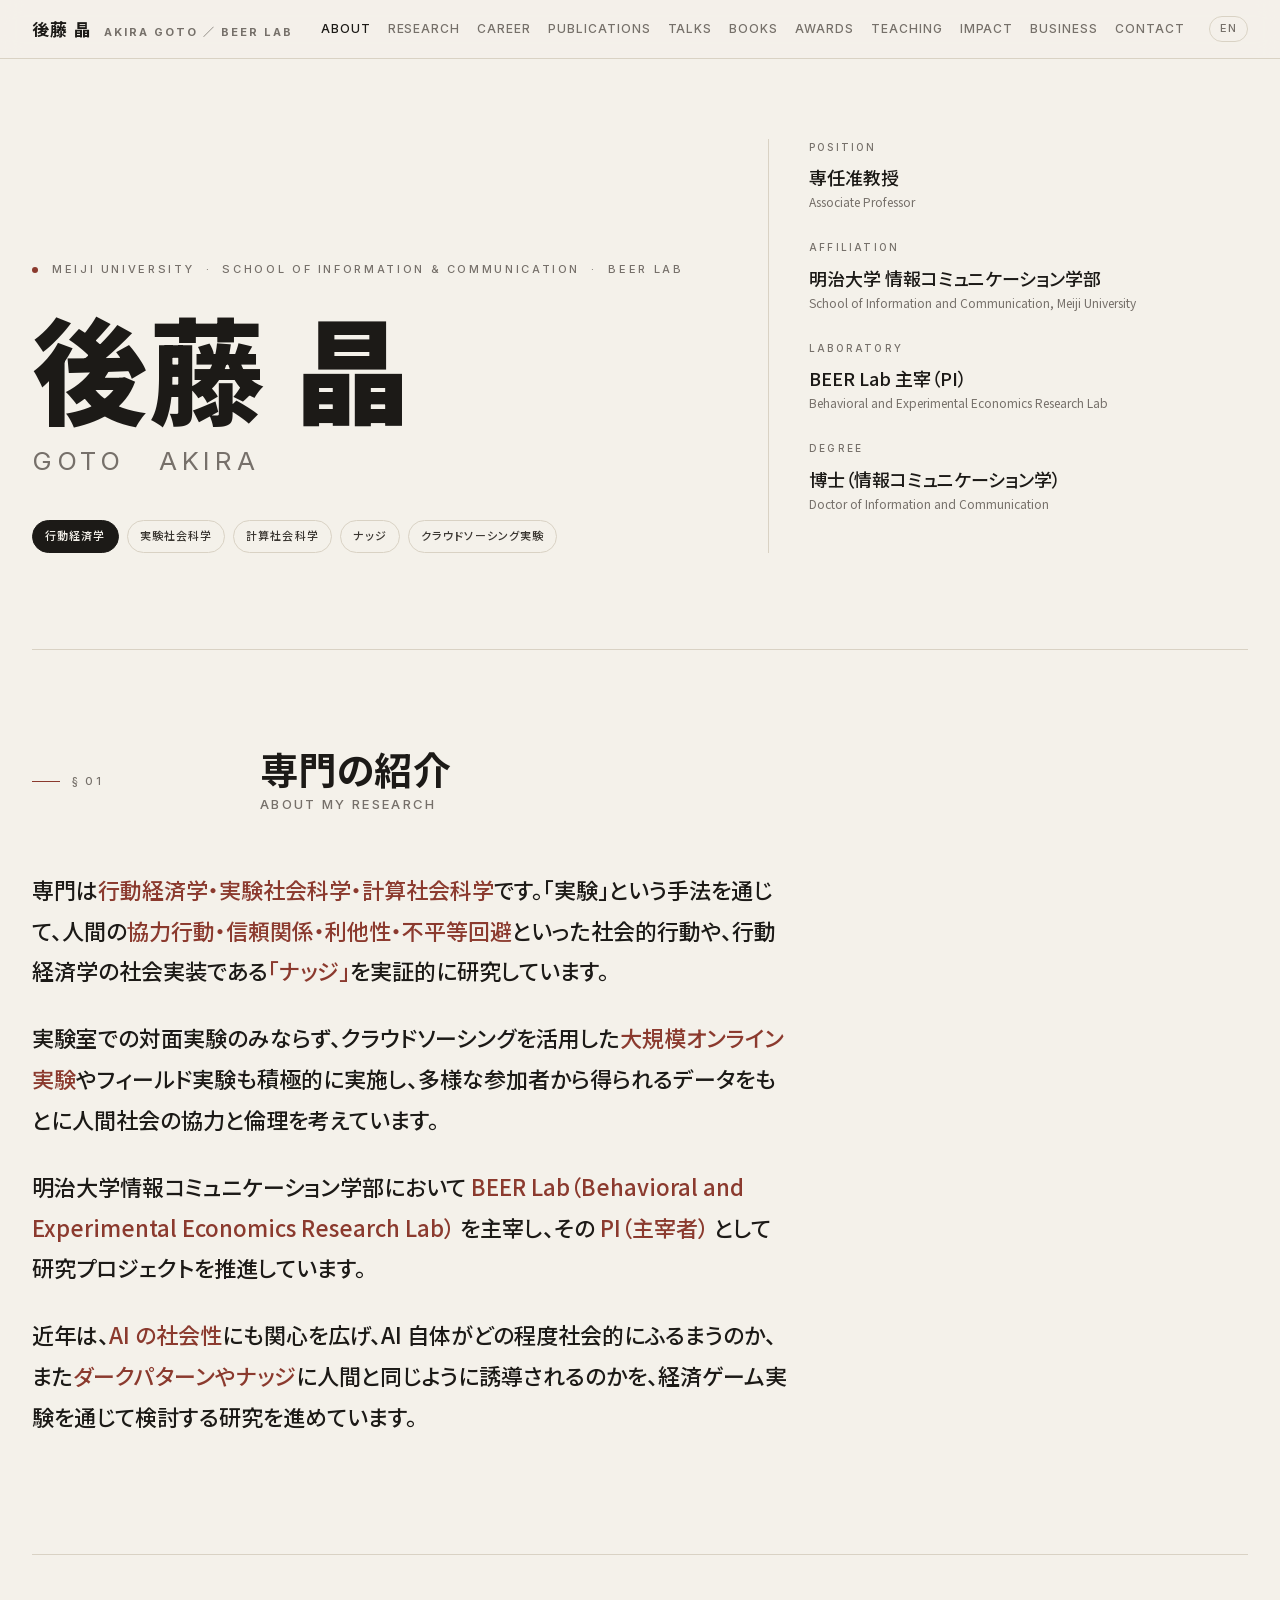
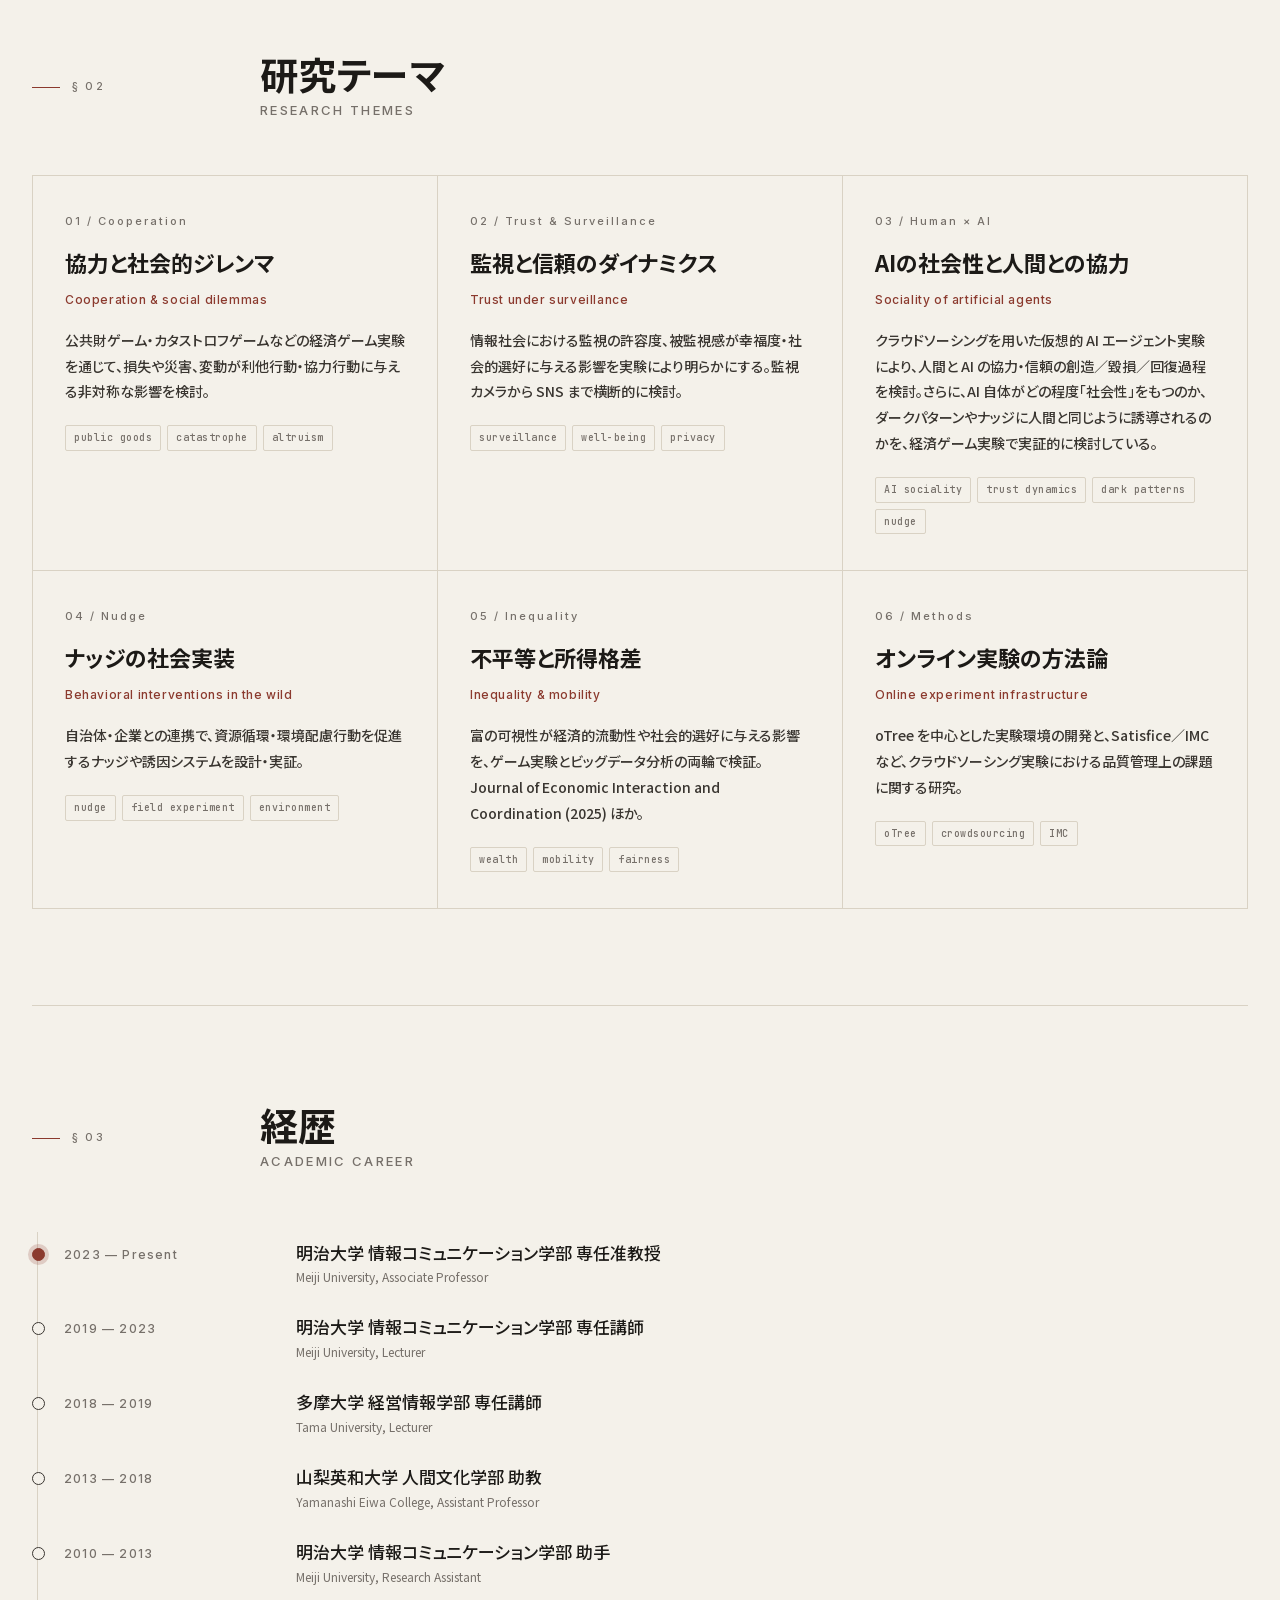
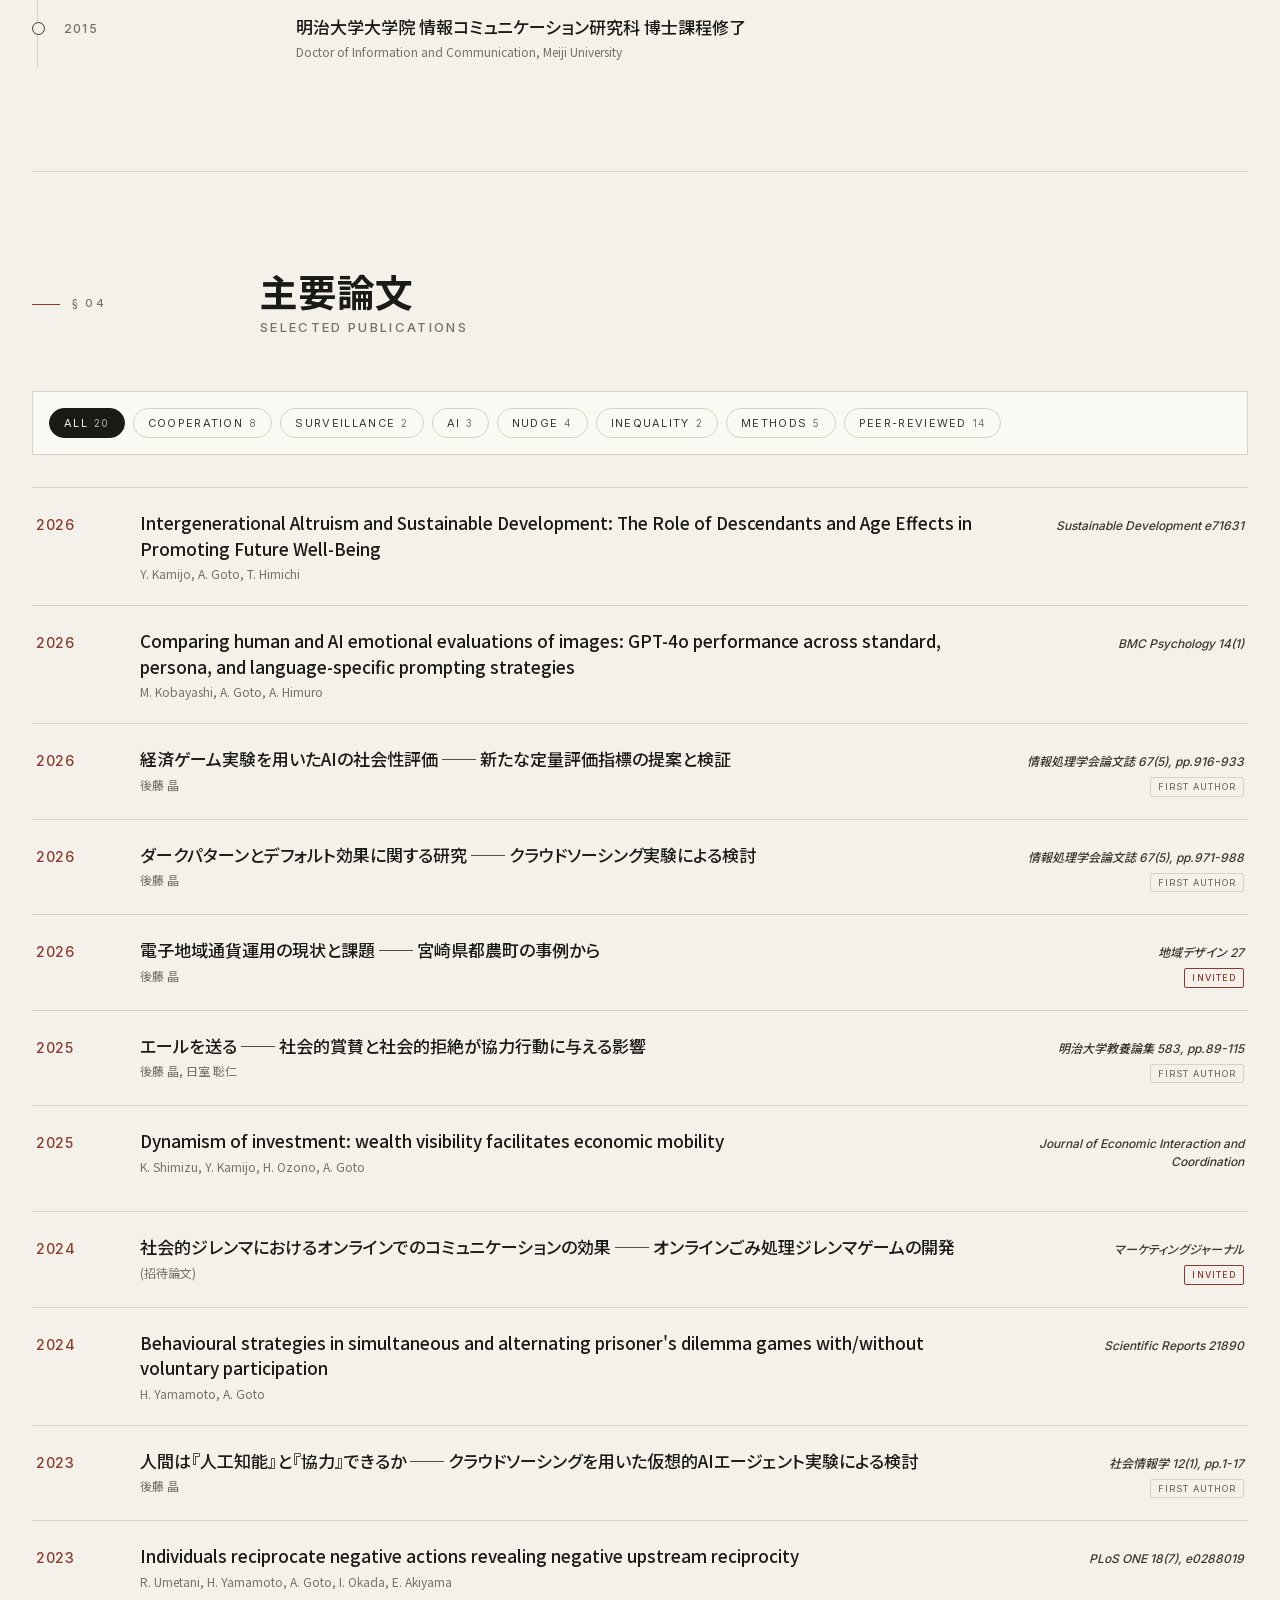
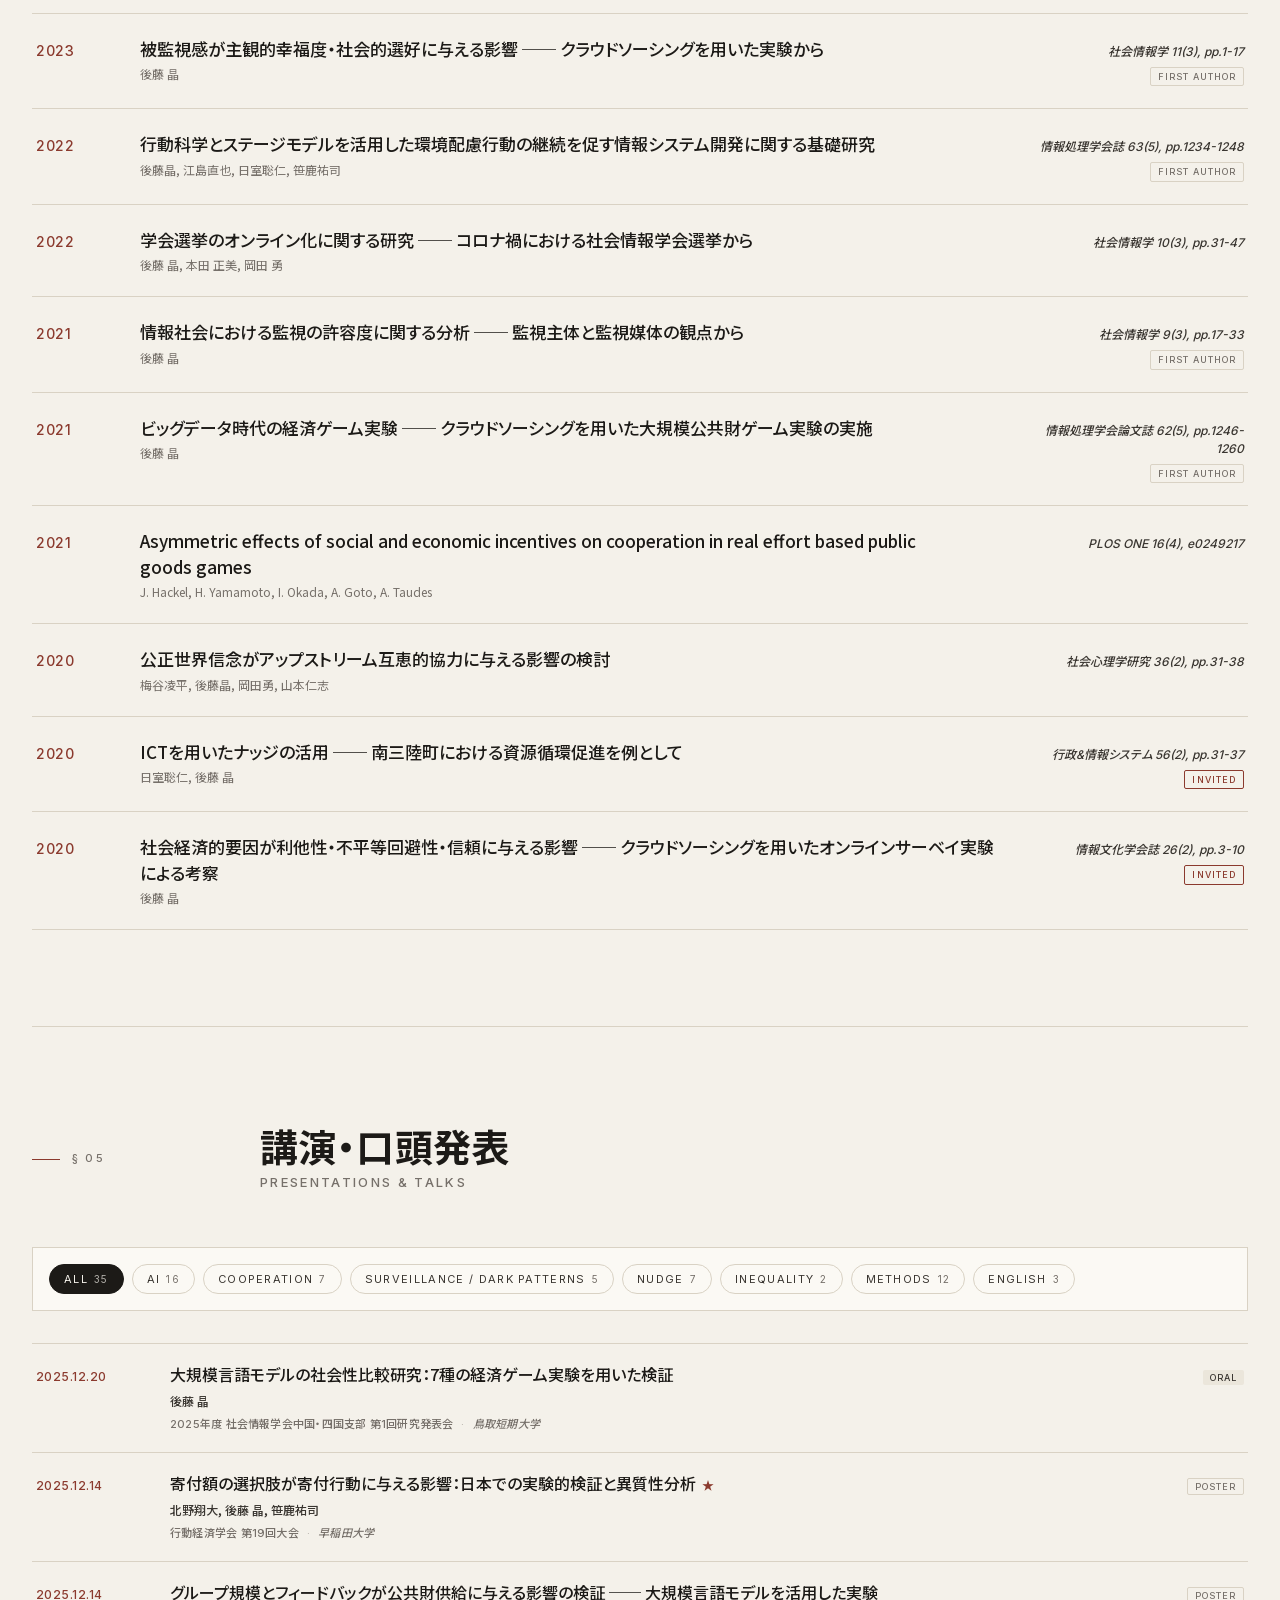
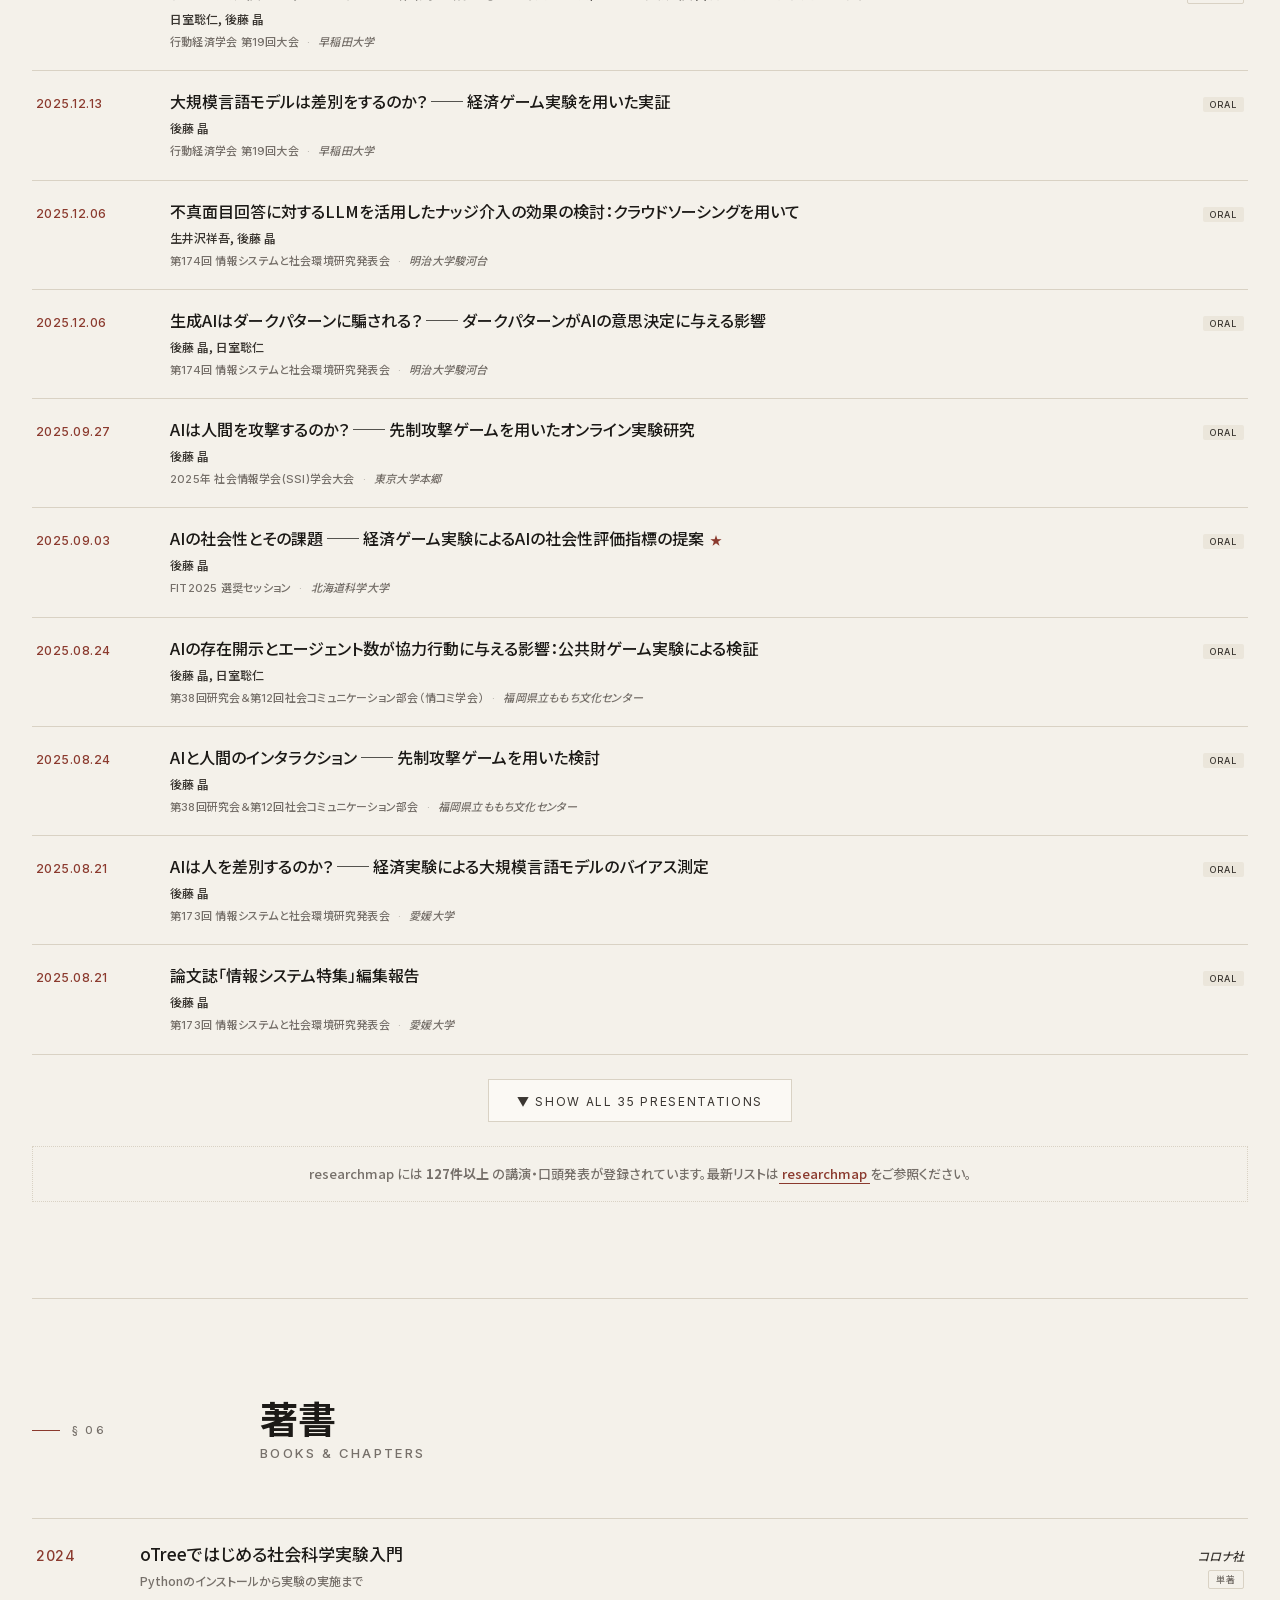
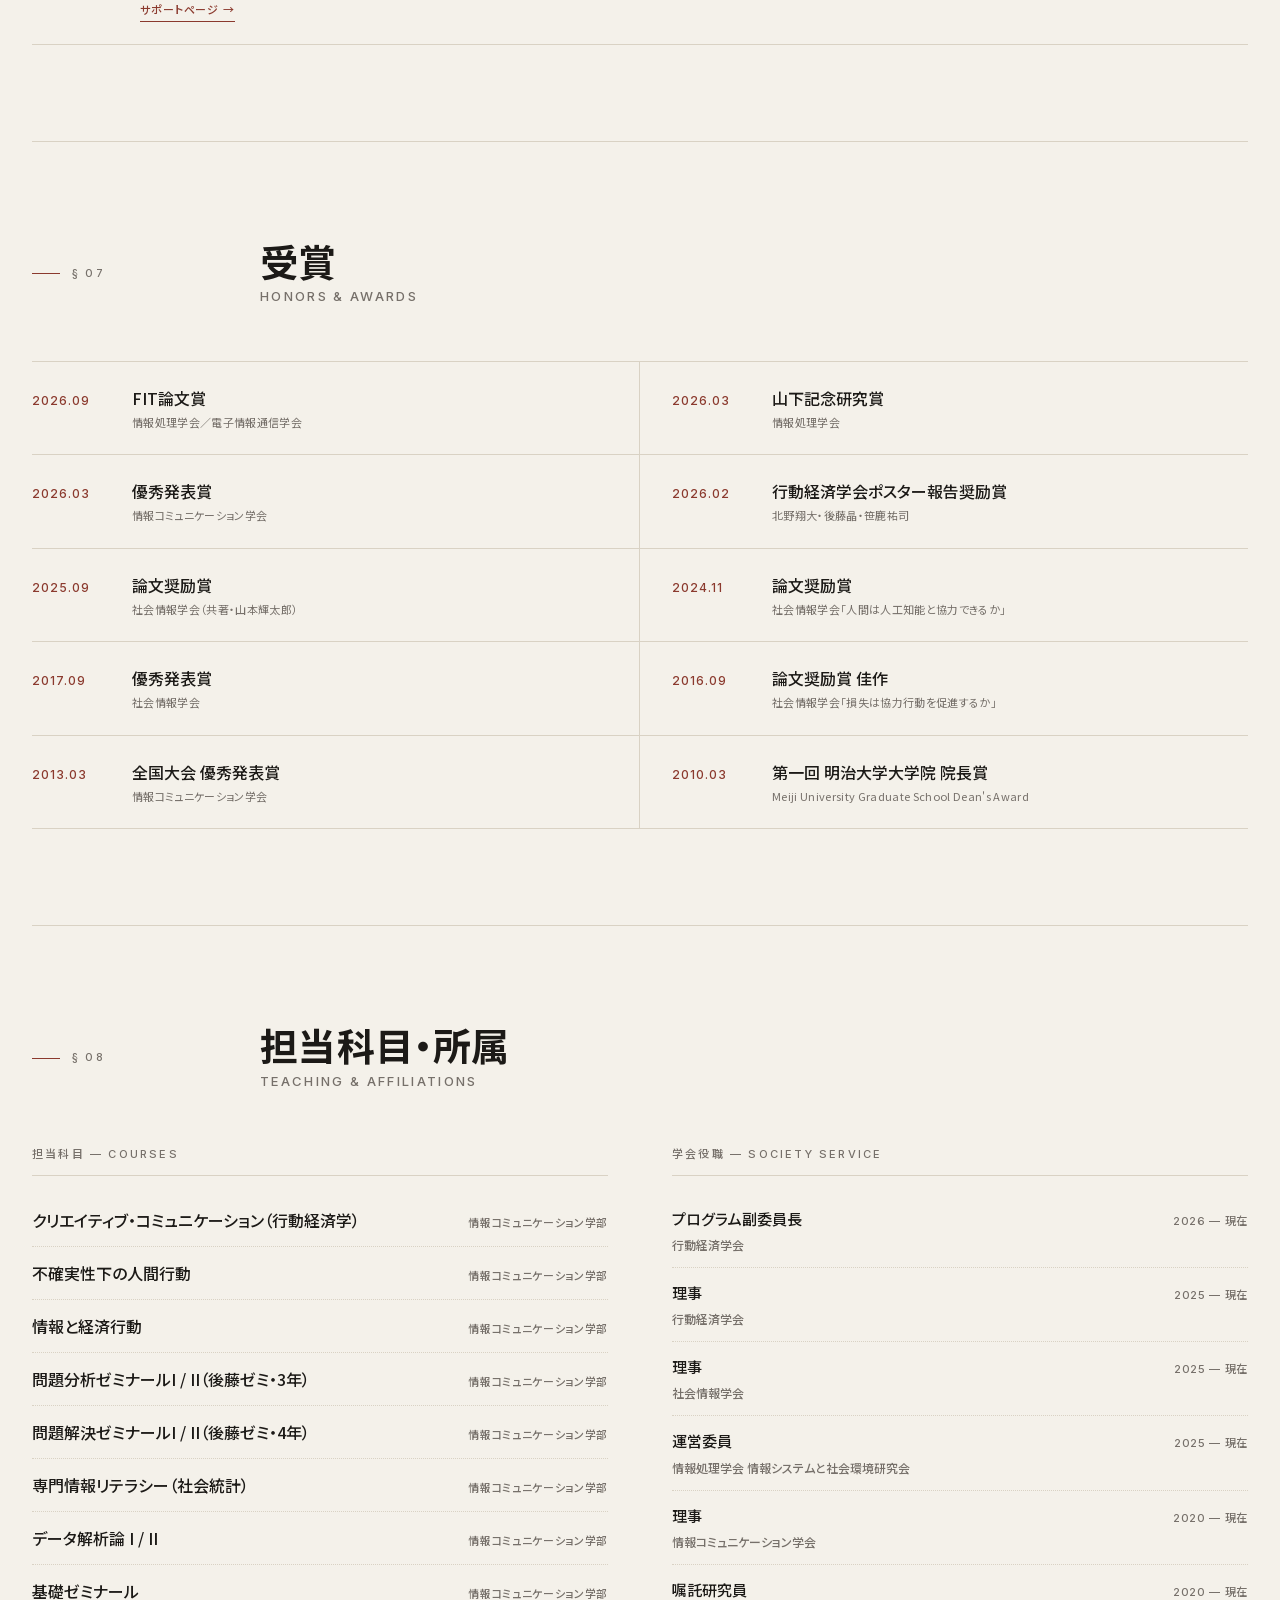
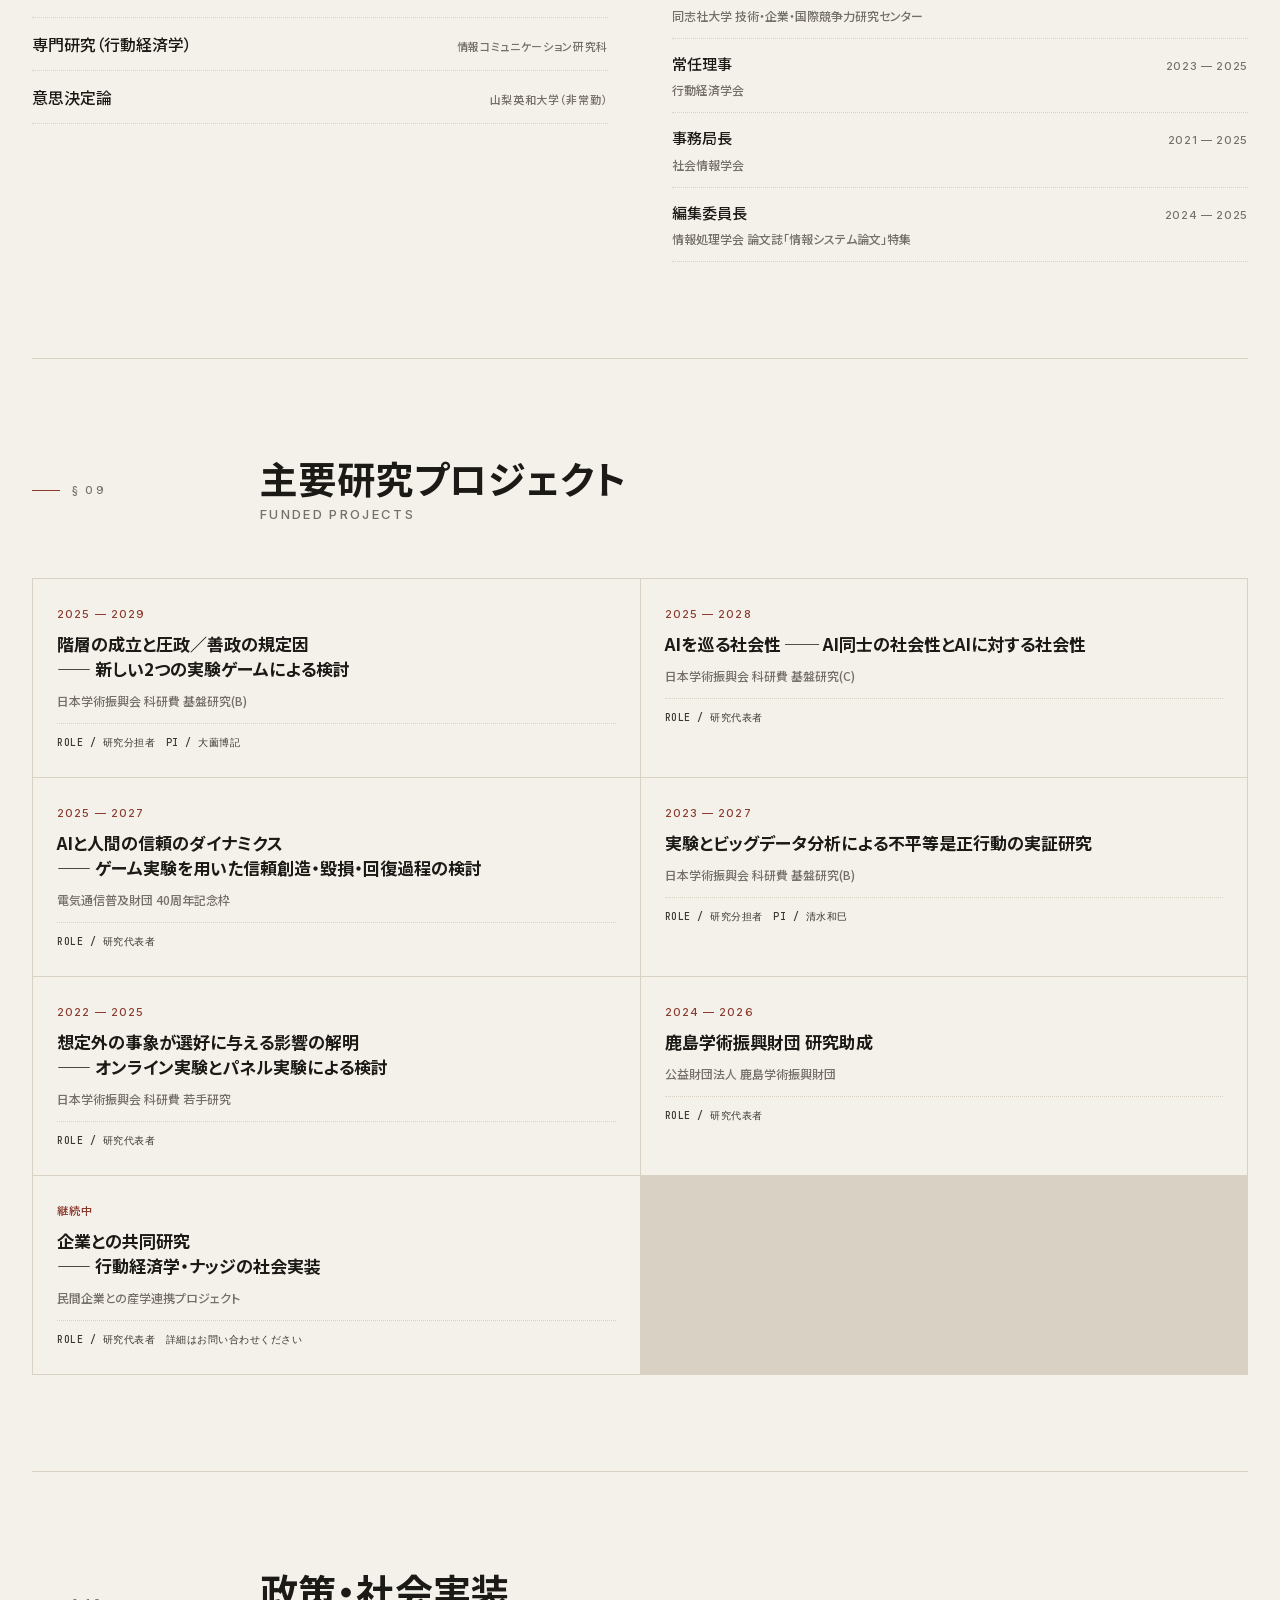
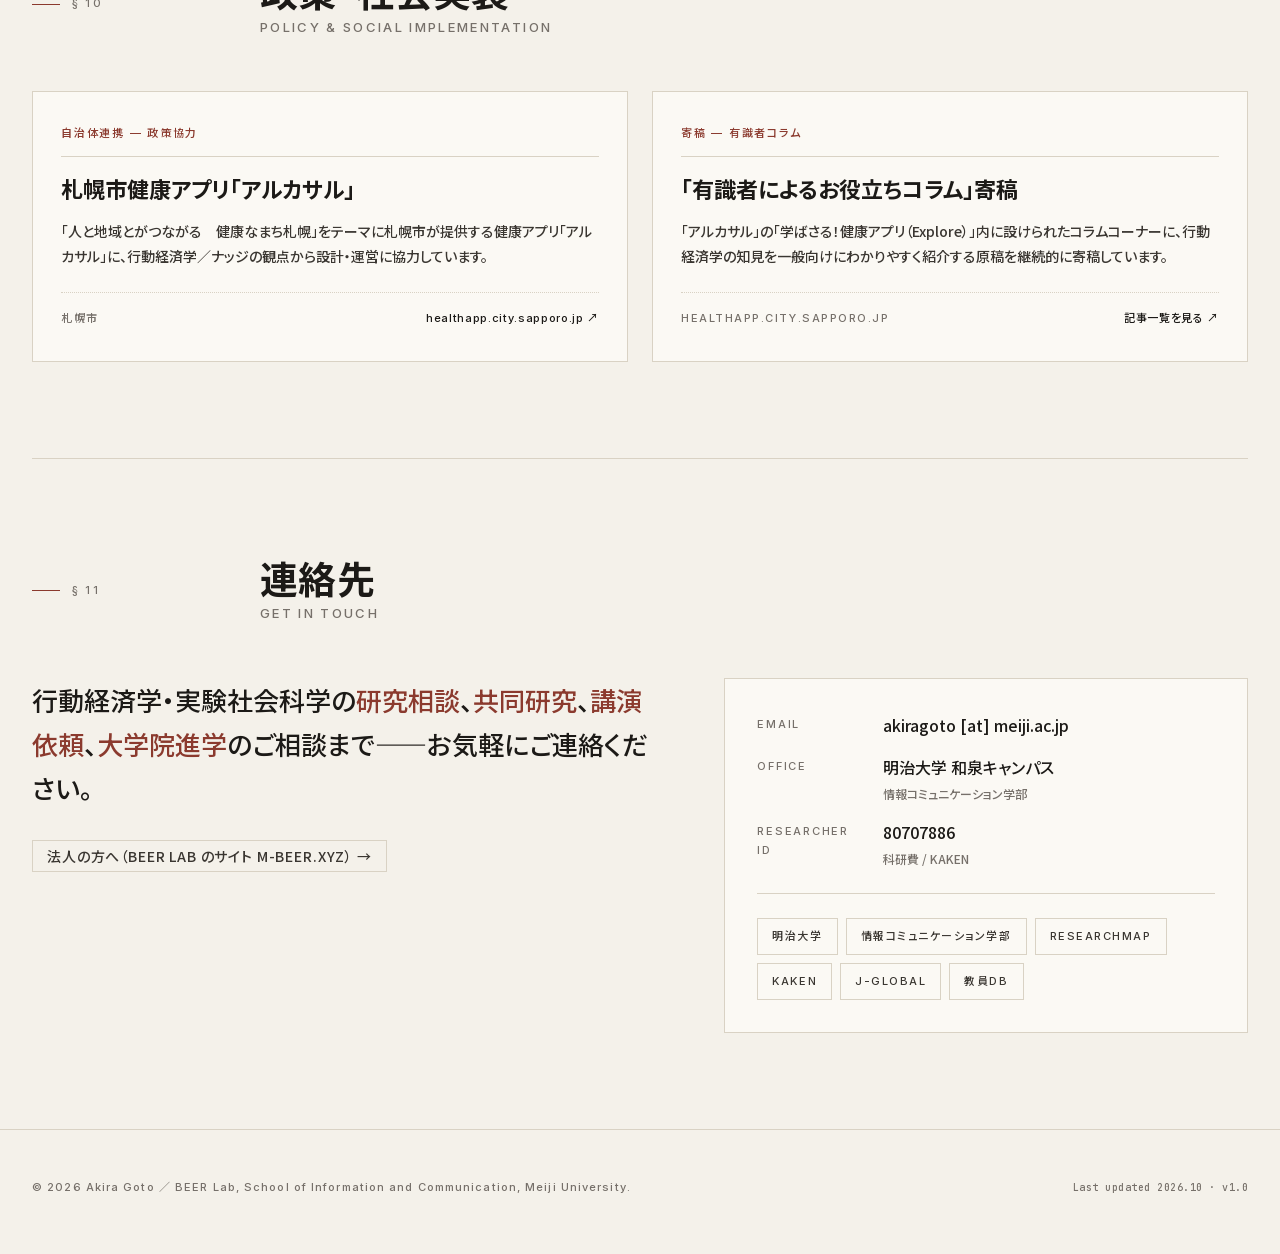
==== index.html @ 10d696db "「本サイトは BEER Lab の公式サイトを兼ねています」の1文を日英とも消す（BEER Lab のサイトは m-beer.xyz に分けた） Co-Authored-By: Claude Opus" ====
<!DOCTYPE html>
<html lang="ja" prefix="og: https://ogp.me/ns#"><head>
<meta charset="UTF-8">
<meta name="viewport" content="width=device-width, initial-scale=1">
<title>後藤 晶 — Akira Goto | BEER Lab・明治大学 情報コミュニケーション学部</title>
<meta name="description" content="後藤 晶（明治大学 情報コミュニケーション学部 専任准教授）。専門は行動経済学・実験社会科学・計算社会科学。協力行動・信頼・ナッジ・人間とAIに関する実証研究を行っています。">
<meta name="author" content="Akira Goto / 後藤 晶">
<link rel="alternate" hreflang="ja" href="https://akrgt.github.io/">
<link rel="alternate" hreflang="en" href="https://akrgt.github.io/en/">
<link rel="alternate" hreflang="x-default" href="https://akrgt.github.io/">
<link rel="canonical" href="https://akrgt.github.io/">

<!-- OGP -->
<meta property="og:type" content="profile">
<meta property="og:url" content="https://akrgt.github.io/">
<meta property="og:title" content="後藤 晶 — Akira Goto">
<meta property="og:description" content="明治大学 情報コミュニケーション学部 専任准教授。行動経済学・実験社会科学・計算社会科学。">
<meta property="og:locale" content="ja_JP">
<meta property="og:image" content="https://akrgt.github.io/assets/og-image.png">
<meta property="profile:first_name" content="Akira">
<meta property="profile:last_name" content="Goto">

<!-- Twitter / X -->
<meta name="twitter:card" content="summary_large_image">
<meta name="twitter:title" content="後藤 晶 — Akira Goto">
<meta name="twitter:description" content="明治大学 情報コミュニケーション学部 専任准教授。行動経済学・実験社会科学。">
<meta name="twitter:image" content="https://akrgt.github.io/assets/og-image.png">

<!-- Favicon (inline SVG) -->
<link rel="icon" type="image/svg+xml" href="data:image/svg+xml;utf8,&lt;svg xmlns='http://www.w3.org/2000/svg' viewBox='0 0 64 64'&gt;&lt;rect width='64' height='64' rx='10' fill='%238b3a2e'/&gt;&lt;text x='32' y='44' font-family='serif' font-size='38' font-weight='800' text-anchor='middle' fill='%23fbf9f4'&gt;後&lt;/text&gt;&lt;/svg&gt;">
<link rel="stylesheet" href="assets/fonts.css">
<style></style>

<style>  :root {
    --bg: #f4f1ea;
    --bg-2: #ebe6db;
    --paper: #fbf9f4;
    --ink: #1c1a17;
    --ink-2: #3a3631;
    --muted: #76706a;
    --rule: #d9d2c4;
    --accent: #8b3a2e;          /* iron-oxide red */
    --accent-soft: #c98a7a;
    --serif: "Noto Sans JP", "Hiragino Kaku Gothic ProN", "Yu Gothic", sans-serif;
    --sans: "Noto Sans JP", "Hiragino Kaku Gothic ProN", "Yu Gothic", sans-serif;
    --mono: "JetBrains Mono", ui-monospace, monospace;
    --latin: "Inter", "Noto Sans JP", sans-serif;
  }
  html.dark {
    --bg: #14130f;
    --bg-2: #1c1a16;
    --paper: #1a1814;
    --ink: #f1ece1;
    --ink-2: #cdc5b6;
    --muted: #8b8478;
    --rule: #2e2a23;
    --accent: #d97a66;
    --accent-soft: #b86d5b;
  }
  * { box-sizing: border-box; }
  html { scroll-behavior: smooth; }
  @media (prefers-reduced-motion: reduce) {
    html { scroll-behavior: auto; }
    *, *::before, *::after {
      animation-duration: 0.01ms !important;
      transition-duration: 0.01ms !important;
    }
  }
  /* Visible focus for keyboard users */
  a:focus-visible, button:focus-visible {
    outline: 2px solid var(--accent);
    outline-offset: 3px;
  }
  body {
    margin: 0;
    background: var(--bg);
    color: var(--ink);
    font-family: var(--sans);
    font-feature-settings: "palt";
    font-size: 16px;
    font-weight: 500;
    line-height: 1.75;
    -webkit-font-smoothing: antialiased;
  }
  a { color: inherit; text-decoration: none; }
  ::selection { background: var(--accent); color: var(--paper); }

  /* ---------- top bar ---------- */
  .topbar {
    position: sticky; top: 0; z-index: 30;
    backdrop-filter: blur(10px);
    background: color-mix(in oklab, var(--bg) 80%, transparent);
    border-bottom: 1px solid var(--rule);
  }
  .topbar-inner {
    max-width: 1320px; margin: 0 auto;
    padding: 14px 32px;
    display: flex; align-items: center; gap: 24px;
  }
  .brand {
    display: flex; align-items: baseline; gap: 12px;
    font-family: var(--serif); font-weight: 700;
  }
  .brand .ja { font-size: 17px; letter-spacing: 0.08em; }
  .brand .en { font-family: var(--latin); font-size: 11px; letter-spacing: 0.18em; color: var(--muted); text-transform: uppercase; }
  .top-nav {
    margin-left: auto;
    display: flex; gap: 22px;
    font-family: var(--latin);
    font-size: 12px;
    letter-spacing: 0.08em;
    text-transform: uppercase;
    color: var(--muted);
  }
  .top-nav a { transition: color .2s; }
  .top-nav a:hover { color: var(--accent); }
  .top-nav a.active { color: var(--ink); }
  .lang-toggle {
    border: 1px solid var(--rule);
    border-radius: 999px;
    padding: 4px 10px;
    font-family: var(--latin); font-size: 11px;
    letter-spacing: 0.1em;
    cursor: pointer;
    color: var(--muted);
    background: transparent;
  }
  .lang-toggle:hover { color: var(--ink); border-color: var(--ink-2); }
  a.lang-toggle { display: inline-block; line-height: 1.4; text-decoration: none; }
  a:hover { color: var(--accent); }

  /* ---------- layout ---------- */
  main { max-width: 1320px; margin: 0 auto; padding: 0 32px; }
  section { padding: 96px 0; border-top: 1px solid var(--rule); }
  section:first-of-type { border-top: 0; }
  .section-head {
    display: grid;
    grid-template-columns: 180px 1fr;
    gap: 48px;
    margin-bottom: 48px;
    align-items: baseline;
  }
  .section-num {
    font-family: var(--latin);
    font-size: 11px; letter-spacing: 0.2em;
    color: var(--muted);
    text-transform: uppercase;
  }
  .section-num::before {
    content: "";
    display: inline-block;
    width: 28px; height: 1px;
    background: var(--accent);
    vertical-align: middle;
    margin-right: 12px;
  }
  .section-title {
    font-family: var(--serif);
    font-weight: 700;
    font-size: 38px;
    line-height: 1.2;
    margin: 0 0 8px 0;
    letter-spacing: 0.01em;
  }
  .section-title .en {
    display: block;
    font-family: var(--latin);
    font-size: 13px;
    letter-spacing: 0.18em;
    text-transform: uppercase;
    color: var(--muted);
    font-weight: 500;
    margin-top: 6px;
  }
  .section-body { /* nothing */ }

  /* ---------- hero ---------- */
  .hero {
    padding: 80px 0 96px;
    border-top: 0;
    display: grid;
    grid-template-columns: 1.4fr 1fr;
    gap: 64px;
    align-items: end;
  }
  .hero-eyebrow {
    font-family: var(--latin);
    font-size: 11px;
    letter-spacing: 0.24em;
    text-transform: uppercase;
    color: var(--muted);
    margin-bottom: 32px;
    display: flex; gap: 14px; align-items: center;
  }
  .hero-eyebrow .dot { width: 6px; height: 6px; background: var(--accent); border-radius: 50%; }
  .hero-name-ja {
    font-family: var(--serif);
    font-weight: 900;
    font-size: clamp(64px, 9vw, 132px);
    line-height: 0.95;
    margin: 0;
    letter-spacing: 0.02em;
  }
  .hero-name-en {
    font-family: var(--latin);
    font-weight: 300;
    font-size: clamp(20px, 2vw, 28px);
    letter-spacing: 0.18em;
    color: var(--muted);
    margin-top: 18px;
    text-transform: uppercase;
  }
  .hero-tags {
    margin-top: 36px;
    display: flex; flex-wrap: wrap; gap: 8px;
  }
  .tag {
    font-family: var(--latin);
    font-size: 11px;
    letter-spacing: 0.1em;
    padding: 6px 12px;
    border: 1px solid var(--rule);
    border-radius: 999px;
    color: var(--ink-2);
  }
  .tag.solid {
    background: var(--ink);
    color: var(--bg);
    border-color: var(--ink);
  }
  .hero-side {
    border-left: 1px solid var(--rule);
    padding-left: 40px;
    padding-bottom: 12px;
  }
  .hero-side .label {
    font-family: var(--latin);
    font-size: 10px;
    letter-spacing: 0.22em;
    text-transform: uppercase;
    color: var(--muted);
    margin-bottom: 8px;
  }
  .hero-side .value {
    font-family: var(--serif);
    font-size: 18px;
    font-weight: 500;
    margin-bottom: 28px;
    line-height: 1.5;
  }
  .hero-side .value small {
    font-family: var(--sans);
    font-size: 12px;
    color: var(--muted);
    display: block;
    margin-top: 2px;
    font-weight: 400;
  }

  /* monogram (replaces portrait) */
  .monogram {
    width: 100%;
    aspect-ratio: 4/5;
    background: var(--paper);
    border: 1px solid var(--rule);
    position: relative;
    margin-bottom: 28px;
    display: grid;
    place-items: center;
    overflow: hidden;
  }
  .monogram::before {
    content: "";
    position: absolute; inset: 14px;
    border: 1px solid var(--rule);
  }
  .monogram .mg-kanji {
    font-family: var(--sans);
    font-weight: 900;
    font-size: clamp(96px, 14vw, 180px);
    line-height: 0.9;
    color: var(--ink);
    letter-spacing: -0.04em;
    z-index: 1;
    position: relative;
  }
  .monogram .mg-kanji .accent { color: var(--accent); }
  .monogram .mg-corner {
    position: absolute;
    font-family: var(--latin);
    font-size: 9px;
    letter-spacing: 0.18em;
    color: var(--muted);
    text-transform: uppercase;
  }
  .monogram .mg-corner.tl { top: 22px; left: 22px; }
  .monogram .mg-corner.br { bottom: 22px; right: 22px; }

  /* portrait placeholder (kept for legacy) */
  .portrait {
    width: 100%;
    aspect-ratio: 4/5;
    background:
      repeating-linear-gradient(
        45deg,
        var(--bg-2) 0px,
        var(--bg-2) 8px,
        var(--paper) 8px,
        var(--paper) 16px
      );
    border: 1px solid var(--rule);
    position: relative;
    margin-bottom: 28px;
    display: grid;
    place-items: center;
    overflow: hidden;
  }
  .portrait::after {
    content: "";
    position: absolute; inset: 18px;
    border: 1px dashed var(--rule);
  }
  .portrait .ph-label {
    font-family: var(--mono);
    font-size: 10px;
    letter-spacing: 0.15em;
    color: var(--muted);
    background: var(--paper);
    padding: 4px 8px;
    border: 1px solid var(--rule);
    z-index: 1;
  }

  /* ---------- about / lede ---------- */
  .lede {
    max-width: 760px;
    font-family: var(--serif);
    font-size: 22px;
    line-height: 1.85;
    color: var(--ink);
    text-wrap: pretty;
  }
  .lede p + p { margin-top: 1.2em; }
  .lede em { font-style: normal; color: var(--accent); }

  .pull-grid {
    display: grid;
    grid-template-columns: repeat(4, 1fr);
    gap: 1px;
    background: var(--rule);
    border: 1px solid var(--rule);
    margin-top: 56px;
  }
  .pull {
    background: var(--bg);
    padding: 28px 24px;
  }
  .pull .num {
    font-family: var(--latin);
    font-weight: 300;
    font-size: 48px;
    line-height: 1;
    color: var(--accent);
    letter-spacing: -0.02em;
  }
  .pull .lab {
    font-family: var(--latin);
    font-size: 11px;
    letter-spacing: 0.16em;
    text-transform: uppercase;
    color: var(--muted);
    margin-top: 10px;
  }
  .pull .sub {
    font-family: var(--sans);
    font-size: 12px;
    color: var(--ink-2);
    margin-top: 4px;
  }

  /* ---------- research ---------- */
  .research-grid {
    display: grid;
    grid-template-columns: repeat(3, 1fr);
    gap: 1px;
    background: var(--rule);
    border: 1px solid var(--rule);
  }
  .r-card {
    background: var(--bg);
    padding: 36px 32px;
    transition: background .25s;
    cursor: default;
  }
  .r-card:hover { background: var(--paper); }
  .r-card .ix {
    font-family: var(--latin);
    font-size: 11px;
    letter-spacing: 0.18em;
    color: var(--muted);
    margin-bottom: 16px;
  }
  .r-card h3 {
    font-family: var(--serif);
    font-size: 22px;
    margin: 0 0 10px;
    line-height: 1.45;
    font-weight: 700;
  }
  .r-card .en-sub {
    font-family: var(--latin);
    font-size: 12px;
    letter-spacing: 0.05em;
    color: var(--accent);
    margin-bottom: 18px;
  }
  .r-card p {
    font-size: 14px; line-height: 1.85;
    color: var(--ink-2);
    margin: 0;
  }
  .r-card .keywords {
    display: flex; flex-wrap: wrap; gap: 6px;
    margin-top: 20px;
  }
  .r-card .keywords span {
    font-family: var(--mono);
    font-size: 10px;
    letter-spacing: 0.05em;
    color: var(--muted);
    padding: 3px 8px;
    border: 1px solid var(--rule);
    border-radius: 2px;
  }

  /* ---------- timeline ---------- */
  .timeline {
    position: relative;
    padding-left: 32px;
  }
  .timeline::before {
    content: "";
    position: absolute;
    left: 5px; top: 6px; bottom: 6px;
    width: 1px;
    background: var(--rule);
  }
  .t-item {
    display: grid;
    grid-template-columns: 200px 1fr;
    gap: 32px;
    padding: 14px 0;
    position: relative;
  }
  .t-item::before {
    content: "";
    position: absolute;
    left: -32px; top: 22px;
    width: 11px; height: 11px;
    border-radius: 50%;
    background: var(--bg);
    border: 1px solid var(--ink-2);
  }
  .t-item.current::before {
    background: var(--accent);
    border-color: var(--accent);
    box-shadow: 0 0 0 4px color-mix(in oklab, var(--accent) 20%, transparent);
  }
  .t-when {
    font-family: var(--latin);
    font-size: 12px;
    letter-spacing: 0.1em;
    color: var(--muted);
    padding-top: 4px;
  }
  .t-what {
    font-family: var(--serif);
    font-size: 17px;
    font-weight: 500;
    line-height: 1.55;
  }
  .t-what small {
    display: block;
    font-family: var(--sans);
    font-size: 12px;
    color: var(--muted);
    font-weight: 400;
    margin-top: 2px;
  }

  /* ---------- pubs ---------- */
  .pubs-toolbar {
    display: flex; gap: 8px; flex-wrap: wrap;
    margin-bottom: 32px;
    padding: 16px;
    background: var(--paper);
    border: 1px solid var(--rule);
  }
  .filter-btn {
    font-family: var(--latin);
    font-size: 11px;
    letter-spacing: 0.12em;
    text-transform: uppercase;
    padding: 7px 14px;
    border: 1px solid var(--rule);
    background: transparent;
    color: var(--ink-2);
    cursor: pointer;
    border-radius: 999px;
    transition: all .2s;
  }
  .filter-btn:hover { border-color: var(--ink-2); }
  .filter-btn.on {
    background: var(--ink);
    color: var(--bg);
    border-color: var(--ink);
  }
  .filter-btn .count {
    font-size: 10px;
    margin-left: 6px;
    color: var(--muted);
  }
  .filter-btn.on .count { color: color-mix(in oklab, var(--bg) 70%, transparent); }

  .pub-list {
    border-top: 1px solid var(--rule);
  }
  .pub {
    display: grid;
    grid-template-columns: 80px 1fr 220px;
    gap: 24px;
    padding: 22px 4px;
    border-bottom: 1px solid var(--rule);
    align-items: baseline;
    transition: background .2s;
  }
  .pub:hover { background: var(--paper); }
  .pub .yr {
    font-family: var(--latin);
    font-weight: 500;
    font-size: 14px;
    color: var(--accent);
    letter-spacing: 0.04em;
  }
  .pub .ttl {
    font-family: var(--serif);
    font-size: 17px;
    line-height: 1.5;
    font-weight: 500;
    text-wrap: pretty;
  }
  .pub .ttl .authors {
    display: block;
    font-family: var(--sans);
    font-size: 12px;
    color: var(--muted);
    font-weight: 400;
    margin-top: 4px;
  }
  .pub .meta {
    font-family: var(--latin);
    font-size: 12px;
    color: var(--ink-2);
    text-align: right;
    line-height: 1.5;
  }
  .pub .meta .venue {
    display: block;
    font-style: italic;
  }
  .pub .meta .badges {
    display: inline-flex; gap: 6px; margin-top: 6px;
    flex-wrap: wrap;
    justify-content: flex-end;
  }
  .badge {
    font-family: var(--latin);
    font-size: 9px;
    letter-spacing: 0.12em;
    text-transform: uppercase;
    padding: 2px 7px;
    border-radius: 2px;
    background: var(--bg-2);
    color: var(--ink-2);
  }
  .badge.peer { background: var(--accent); color: var(--paper); }
  .badge.invited { border: 1px solid var(--accent); color: var(--accent); background: transparent; }
  .badge.first { border: 1px solid var(--rule); color: var(--muted); background: transparent; }

  /* ---------- presentations ---------- */
  .pres-list {
    border-top: 1px solid var(--rule);
  }
  .pres {
    display: grid;
    grid-template-columns: 110px 1fr 90px;
    gap: 24px;
    padding: 18px 4px;
    border-bottom: 1px solid var(--rule);
    align-items: baseline;
    transition: background .2s;
  }
  .pres:hover { background: var(--paper); }
  .pres-date {
    font-family: var(--latin);
    font-size: 12px;
    letter-spacing: 0.04em;
    color: var(--accent);
    font-weight: 500;
  }
  .pres-title {
    font-family: var(--serif);
    font-size: 16px;
    line-height: 1.5;
    font-weight: 500;
    text-wrap: pretty;
  }
  .pres-star {
    color: var(--accent);
    margin-left: 6px;
    font-size: 12px;
  }
  .pres-authors {
    font-family: var(--sans);
    font-size: 12px;
    color: var(--ink-2);
    margin-top: 4px;
  }
  .pres-venue {
    font-family: var(--latin);
    font-size: 11px;
    color: var(--muted);
    margin-top: 4px;
    letter-spacing: 0.02em;
  }
  .pres-venue .dot-sep { margin: 0 8px; opacity: 0.5; }
  .pres-place { font-style: italic; }
  .pres-meta {
    text-align: right;
  }
  .pres-more {
    margin-top: 24px;
    text-align: center;
  }
  .more-btn {
    font-family: var(--latin);
    font-size: 12px;
    letter-spacing: 0.14em;
    text-transform: uppercase;
    padding: 12px 28px;
    border: 1px solid var(--rule);
    background: var(--paper);
    color: var(--ink-2);
    cursor: pointer;
    transition: all .2s;
  }
  .more-btn:hover { background: var(--ink); color: var(--bg); border-color: var(--ink); }
  .pres-footnote {
    margin-top: 24px;
    font-family: var(--sans);
    font-size: 13px;
    color: var(--muted);
    line-height: 1.7;
    text-align: center;
    padding: 16px;
    border: 1px dotted var(--rule);
  }
  .pres-footnote a {
    color: var(--accent);
    border-bottom: 1px solid var(--accent);
  }
  @media (max-width: 960px) {
    .pres { grid-template-columns: 1fr; gap: 4px; }
    .pres-meta { text-align: left; margin-top: 4px; }
  }

  /* ---------- books ---------- */
  .book-list {
    border-top: 1px solid var(--rule);
  }
  .book-row {
    display: grid;
    grid-template-columns: 80px 1fr 180px;
    gap: 24px;
    padding: 22px 4px;
    border-bottom: 1px solid var(--rule);
    align-items: baseline;
    transition: background .2s;
  }
  .book-row:hover { background: var(--paper); }
  .book-row .b-yr {
    font-family: var(--latin);
    font-weight: 500;
    font-size: 14px;
    color: var(--accent);
    letter-spacing: 0.04em;
  }
  .book-row .b-name {
    font-family: var(--serif);
    font-size: 17px;
    line-height: 1.5;
    font-weight: 500;
    text-wrap: pretty;
  }
  .book-row .b-sub {
    font-family: var(--sans);
    font-size: 12px;
    color: var(--muted);
    margin-top: 4px;
  }
  .book-support-link {
    display: inline-block;
    margin-top: 10px;
    font-family: var(--latin);
    font-size: 11px;
    letter-spacing: 0.08em;
    color: var(--accent);
    border-bottom: 1px solid var(--accent);
  }
  .book-row .b-meta {
    text-align: right;
    font-family: var(--latin);
    font-size: 12px;
    color: var(--ink-2);
    line-height: 1.5;
  }
  .book-row .b-pub { display: block; font-style: italic; }
  .book-row .b-kind {
    display: inline-block;
    margin-top: 4px;
    font-size: 9px;
    letter-spacing: 0.12em;
    text-transform: uppercase;
    color: var(--muted);
    border: 1px solid var(--rule);
    border-radius: 2px;
    padding: 2px 7px;
  }
  @media (max-width: 960px) {
    .book-row { grid-template-columns: 60px 1fr; }
    .book-row .b-meta { grid-column: 2; text-align: left; }
  }

  /* ---------- awards ---------- */
  .awards {
    display: grid;
    grid-template-columns: repeat(2, 1fr);
    gap: 0;
    border-top: 1px solid var(--rule);
  }
  .award {
    display: grid;
    grid-template-columns: 80px 1fr;
    gap: 20px;
    padding: 24px 0;
    border-bottom: 1px solid var(--rule);
    align-items: baseline;
  }
  .award:nth-child(odd) { padding-right: 32px; border-right: 1px solid var(--rule); }
  .award:nth-child(even) { padding-left: 32px; }
  .award .a-yr {
    font-family: var(--latin);
    font-size: 12px;
    letter-spacing: 0.08em;
    color: var(--accent);
    font-weight: 500;
  }
  .award .a-ttl {
    font-family: var(--serif);
    font-size: 16px;
    font-weight: 500;
    line-height: 1.5;
  }
  .award .a-ttl small {
    display: block;
    font-family: var(--sans);
    font-size: 11px;
    color: var(--muted);
    font-weight: 400;
    margin-top: 4px;
    letter-spacing: 0.03em;
  }

  /* ---------- teaching / projects ---------- */
  .two-col {
    display: grid;
    grid-template-columns: 1fr 1fr;
    gap: 64px;
  }
  .col-h {
    font-family: var(--latin);
    font-size: 11px;
    letter-spacing: 0.2em;
    text-transform: uppercase;
    color: var(--muted);
    margin-bottom: 18px;
    padding-bottom: 10px;
    border-bottom: 1px solid var(--rule);
  }
  .course-list, .org-list {
    list-style: none; padding: 0; margin: 0;
  }
  .course-list li, .org-list li {
    padding: 12px 0;
    border-bottom: 1px dotted var(--rule);
    display: grid;
    grid-template-columns: 1fr auto;
    gap: 16px;
    align-items: baseline;
  }
  .course-list li .name {
    font-family: var(--serif);
    font-size: 16px;
  }
  .course-list li .where, .org-list li .yr {
    font-family: var(--latin);
    font-size: 11px;
    color: var(--muted);
    letter-spacing: 0.06em;
  }
  .org-list li .role {
    font-family: var(--serif);
    font-size: 15px;
  }
  .org-list li .org {
    font-family: var(--sans);
    font-size: 12px;
    color: var(--muted);
    display: block;
    margin-top: 2px;
  }

  /* projects */
  .projects {
    display: grid;
    grid-template-columns: repeat(2, 1fr);
    gap: 1px;
    background: var(--rule);
    border: 1px solid var(--rule);
  }
  .proj {
    background: var(--bg);
    padding: 26px 24px;
  }
  .proj .p-when {
    font-family: var(--latin);
    font-size: 11px;
    letter-spacing: 0.1em;
    color: var(--accent);
    margin-bottom: 8px;
  }
  .proj h4 {
    font-family: var(--serif);
    font-size: 17px;
    margin: 0 0 8px;
    line-height: 1.45;
    font-weight: 700;
    text-wrap: pretty;
  }
  .proj .p-funder {
    font-family: var(--sans);
    font-size: 12px;
    color: var(--muted);
  }
  .proj .p-role {
    font-family: var(--mono);
    font-size: 10px;
    letter-spacing: 0.05em;
    color: var(--ink-2);
    margin-top: 12px;
    padding-top: 10px;
    border-top: 1px dotted var(--rule);
  }

  /* ---------- impact ---------- */
  .impact-grid {
    display: grid;
    grid-template-columns: repeat(2, 1fr);
    gap: 24px;
  }
  .impact-card {
    display: flex; flex-direction: column;
    background: var(--paper);
    border: 1px solid var(--rule);
    padding: 32px 28px;
    transition: transform .25s, box-shadow .25s, border-color .25s;
    color: inherit;
  }
  .impact-card:hover {
    transform: translateY(-3px);
    box-shadow: 0 8px 24px -12px rgba(0,0,0,0.12);
    border-color: var(--ink-2);
  }
  .impact-card .i-tag {
    font-family: var(--latin);
    font-size: 11px;
    letter-spacing: 0.16em;
    text-transform: uppercase;
    color: var(--accent);
    margin-bottom: 16px;
    padding-bottom: 12px;
    border-bottom: 1px solid var(--rule);
  }
  .impact-card h4 {
    font-family: var(--serif);
    font-size: 22px;
    font-weight: 700;
    margin: 0 0 14px;
    line-height: 1.45;
    text-wrap: pretty;
  }
  .impact-card p {
    font-size: 14px;
    line-height: 1.85;
    color: var(--ink-2);
    margin: 0;
    flex: 1;
  }
  .impact-card .i-meta {
    display: flex; justify-content: space-between; align-items: baseline;
    gap: 16px;
    margin-top: 22px;
    padding-top: 16px;
    border-top: 1px dotted var(--rule);
    font-family: var(--latin);
    font-size: 11px;
    letter-spacing: 0.06em;
  }
  .impact-card .i-host {
    color: var(--muted);
    text-transform: uppercase;
    letter-spacing: 0.14em;
  }
  .impact-card .i-link {
    color: var(--ink);
    font-weight: 500;
  }
  .impact-card:hover .i-link { color: var(--accent); }

  /* ---------- contact ---------- */
  .contact {
    display: grid;
    grid-template-columns: 1.2fr 1fr;
    gap: 64px;
    align-items: start;
  }
  .contact-msg {
    font-family: var(--serif);
    font-size: 26px;
    line-height: 1.7;
    text-wrap: pretty;
  }
  .contact-msg em {
    font-style: normal;
    color: var(--accent);
  }
  .contact-card {
    background: var(--paper);
    border: 1px solid var(--rule);
    padding: 32px;
  }
  .contact-card dl {
    display: grid;
    grid-template-columns: 110px 1fr;
    gap: 14px 16px;
    margin: 0;
  }
  .contact-card dt {
    font-family: var(--latin);
    font-size: 11px;
    letter-spacing: 0.16em;
    text-transform: uppercase;
    color: var(--muted);
    padding-top: 4px;
  }
  .contact-card dd {
    margin: 0;
    font-family: var(--serif);
    font-size: 16px;
  }
  .contact-card dd small {
    display: block;
    font-family: var(--sans);
    font-size: 12px;
    color: var(--muted);
    margin-top: 2px;
  }
  .contact-card a:hover { color: var(--accent); }

  .links-row {
    display: flex; gap: 8px; flex-wrap: wrap;
    margin-top: 24px;
    padding-top: 24px;
    border-top: 1px solid var(--rule);
  }
  .ext-link {
    font-family: var(--latin);
    font-size: 11px;
    letter-spacing: 0.14em;
    text-transform: uppercase;
    padding: 8px 14px;
    border: 1px solid var(--rule);
    color: var(--ink-2);
    transition: all .2s;
  }
  .ext-link:hover { background: var(--ink); color: var(--bg); border-color: var(--ink); }

  /* ---------- footer ---------- */
  footer {
    border-top: 1px solid var(--rule);
    padding: 48px 32px 56px;
    margin-top: 0;
  }
  .footer-inner {
    max-width: 1320px; margin: 0 auto;
    display: flex; justify-content: space-between; align-items: baseline; flex-wrap: wrap; gap: 16px;
  }
  .footer-inner .copy {
    font-family: var(--latin);
    font-size: 11px;
    letter-spacing: 0.1em;
    color: var(--muted);
  }
  .footer-inner .built {
    font-family: var(--mono);
    font-size: 10px;
    color: var(--muted);
    letter-spacing: 0.05em;
  }

  /* ---------- responsive ---------- */
  @media (max-width: 960px) {
    .hero { grid-template-columns: 1fr; gap: 32px; }
    .section-head { grid-template-columns: 1fr; gap: 8px; }
    .pull-grid { grid-template-columns: repeat(2, 1fr); }
    .research-grid { grid-template-columns: 1fr; }
    .awards { grid-template-columns: 1fr; }
    .award:nth-child(odd) { padding-right: 0; border-right: 0; }
    .award:nth-child(even) { padding-left: 0; }
    .two-col { grid-template-columns: 1fr; gap: 32px; }
    .projects { grid-template-columns: 1fr; }
    .impact-grid { grid-template-columns: 1fr; }
    .contact { grid-template-columns: 1fr; gap: 32px; }
    .pub { grid-template-columns: 60px 1fr; }
    .pub .meta { grid-column: 2; text-align: left; }
    .t-item { grid-template-columns: 1fr; gap: 4px; }
    main { padding: 0 20px; }
    .topbar-inner { padding: 12px 20px; }
    .top-nav { display: none; }
  }
  .brand { white-space: nowrap; flex-shrink: 0; }
  .top-nav { gap: 17px; }
  @media (max-width: 1250px) { .brand .en { display: none; } .top-nav { gap: 13px; } }
  @media (max-width: 1080px) { .top-nav { gap: 10px; font-size: 10.5px; letter-spacing: 0.04em; } .topbar-inner { gap: 14px; } }
</style>
</head>
<body>

<!-- ============ TOP BAR ============ -->
<div class="topbar">
  <div class="topbar-inner">
    <div class="brand">
      <span class="ja">後藤 晶</span>
      <span class="en">Akira Goto ／ BEER Lab</span>
    </div>
    <nav class="top-nav" id="topNav">
      <a href="#about">About</a>
      <a href="#research">Research</a>
      <a href="#career">Career</a>
      <a href="#publications">Publications</a>
      <a href="#presentations">Talks</a>
      <a href="#books">Books</a>
      <a href="#awards">Awards</a>
      <a href="#teaching">Teaching</a>
      <a href="#impact">Impact</a>
      <a href="https://m-beer.xyz/">Business</a>
      <a href="#contact">Contact</a>
    </nav>
    <a class="lang-toggle" href="en/" hreflang="en">EN</a>
  </div>
</div>

<main>

<!-- ============ HERO ============ -->
<section class="hero" id="about">
  <div>
    <div class="hero-eyebrow">
      <span class="dot"></span>
      <span>Meiji University &nbsp;·&nbsp; School of Information &amp; Communication &nbsp;·&nbsp; BEER Lab</span>
    </div>
    <h1 class="hero-name-ja">後藤&nbsp;晶</h1>
    <div class="hero-name-en">GOTO &nbsp; Akira</div>
    <div class="hero-tags">
      <span class="tag solid">行動経済学</span>
      <span class="tag">実験社会科学</span>
      <span class="tag">計算社会科学</span>
      <span class="tag">ナッジ</span>
      <span class="tag">クラウドソーシング実験</span>
    </div>
  </div>

  <div class="hero-side">
    <div class="label">Position</div>
    <div class="value">専任准教授<small>Associate Professor</small></div>
    <div class="label">Affiliation</div>
    <div class="value">明治大学 情報コミュニケーション学部<small>School of Information and Communication, Meiji University</small></div>
    <div class="label">Laboratory</div>
    <div class="value">BEER Lab 主宰（PI）<small>Behavioral and Experimental Economics Research Lab</small></div>
    <div class="label">Degree</div>
    <div class="value">博士（情報コミュニケーション学）<small>Doctor of Information and Communication</small></div>
  </div>
</section>

<!-- ============ ABOUT / LEDE ============ -->
<section id="lede">
  <div class="section-head">
    <div class="section-num">§ 01</div>
    <div>
      <h2 class="section-title">専門の紹介<span class="en">About my research</span></h2>
    </div>
  </div>
  <div class="section-body">
    <div class="lede">
      <p>専門は<em>行動経済学・実験社会科学・計算社会科学</em>です。「実験」という手法を通じて、人間の<em>協力行動・信頼関係・利他性・不平等回避</em>といった社会的行動や、行動経済学の社会実装である<em>「ナッジ」</em>を実証的に研究しています。</p>
      <p>実験室での対面実験のみならず、クラウドソーシングを活用した<em>大規模オンライン実験</em>やフィールド実験も積極的に実施し、多様な参加者から得られるデータをもとに人間社会の協力と倫理を考えています。</p>
      <p>明治大学情報コミュニケーション学部において <em>BEER Lab（Behavioral and Experimental Economics Research Lab）</em> を主宰し、その <em>PI（主宰者）</em> として研究プロジェクトを推進しています。</p>
      <p>近年は、<em>AI の社会性</em>にも関心を広げ、AI 自体がどの程度社会的にふるまうのか、また<em>ダークパターンやナッジ</em>に人間と同じように誘導されるのかを、経済ゲーム実験を通じて検討する研究を進めています。</p>
    </div>
  </div>
</section>

<!-- ============ RESEARCH ============ -->
<section id="research">
  <div class="section-head">
    <div class="section-num">§ 02</div>
    <div>
      <h2 class="section-title">研究テーマ<span class="en">Research themes</span></h2>
    </div>
  </div>
  <div class="research-grid">

    <div class="r-card">
      <div class="ix">01 / Cooperation</div>
      <h3>協力と社会的ジレンマ</h3>
      <div class="en-sub">Cooperation &amp; social dilemmas</div>
      <p>公共財ゲーム・カタストロフゲームなどの経済ゲーム実験を通じて、損失や災害、変動が利他行動・協力行動に与える非対称な影響を検討。</p>
      <div class="keywords"><span>public goods</span><span>catastrophe</span><span>altruism</span></div>
    </div>

    <div class="r-card">
      <div class="ix">02 / Trust &amp; Surveillance</div>
      <h3>監視と信頼のダイナミクス</h3>
      <div class="en-sub">Trust under surveillance</div>
      <p>情報社会における監視の許容度、被監視感が幸福度・社会的選好に与える影響を実験により明らかにする。監視カメラから SNS まで横断的に検討。</p>
      <div class="keywords"><span>surveillance</span><span>well-being</span><span>privacy</span></div>
    </div>

    <div class="r-card">
      <div class="ix">03 / Human × AI</div>
      <h3>AIの社会性と人間との協力</h3>
      <div class="en-sub">Sociality of artificial agents</div>
      <p>クラウドソーシングを用いた仮想的 AI エージェント実験により、人間と AI の協力・信頼の創造／毀損／回復過程を検討。さらに、AI 自体がどの程度「社会性」をもつのか、ダークパターンやナッジに人間と同じように誘導されるのかを、経済ゲーム実験で実証的に検討している。</p>
      <div class="keywords"><span>AI sociality</span><span>trust dynamics</span><span>dark patterns</span><span>nudge</span></div>
    </div>

    <div class="r-card">
      <div class="ix">04 / Nudge</div>
      <h3>ナッジの社会実装</h3>
      <div class="en-sub">Behavioral interventions in the wild</div>
      <p>自治体・企業との連携で、資源循環・環境配慮行動を促進するナッジや誘因システムを設計・実証。</p>
      <div class="keywords"><span>nudge</span><span>field experiment</span><span>environment</span></div>
    </div>

    <div class="r-card">
      <div class="ix">05 / Inequality</div>
      <h3>不平等と所得格差</h3>
      <div class="en-sub">Inequality &amp; mobility</div>
      <p>富の可視性が経済的流動性や社会的選好に与える影響を、ゲーム実験とビッグデータ分析の両輪で検証。Journal of Economic Interaction and Coordination (2025) ほか。</p>
      <div class="keywords"><span>wealth</span><span>mobility</span><span>fairness</span></div>
    </div>

    <div class="r-card">
      <div class="ix">06 / Methods</div>
      <h3>オンライン実験の方法論</h3>
      <div class="en-sub">Online experiment infrastructure</div>
      <p>oTree を中心とした実験環境の開発と、Satisfice／IMC など、クラウドソーシング実験における品質管理上の課題に関する研究。</p>
      <div class="keywords"><span>oTree</span><span>crowdsourcing</span><span>IMC</span></div>
    </div>

  </div>
</section>

<!-- ============ CAREER ============ -->
<section id="career">
  <div class="section-head">
    <div class="section-num">§ 03</div>
    <div>
      <h2 class="section-title">経歴<span class="en">Academic career</span></h2>
    </div>
  </div>
  <div class="timeline">
    <div class="t-item current">
      <div class="t-when">2023 — Present</div>
      <div class="t-what">明治大学 情報コミュニケーション学部 専任准教授<small>Meiji University, Associate Professor</small></div>
    </div>
    <div class="t-item">
      <div class="t-when">2019 — 2023</div>
      <div class="t-what">明治大学 情報コミュニケーション学部 専任講師<small>Meiji University, Lecturer</small></div>
    </div>
    <div class="t-item">
      <div class="t-when">2018 — 2019</div>
      <div class="t-what">多摩大学 経営情報学部 専任講師<small>Tama University, Lecturer</small></div>
    </div>
    <div class="t-item">
      <div class="t-when">2013 — 2018</div>
      <div class="t-what">山梨英和大学 人間文化学部 助教<small>Yamanashi Eiwa College, Assistant Professor</small></div>
    </div>
    <div class="t-item">
      <div class="t-when">2010 — 2013</div>
      <div class="t-what">明治大学 情報コミュニケーション学部 助手<small>Meiji University, Research Assistant</small></div>
    </div>
    <div class="t-item">
      <div class="t-when">2015</div>
      <div class="t-what">明治大学大学院 情報コミュニケーション研究科 博士課程修了<small>Doctor of Information and Communication, Meiji University</small></div>
    </div>
  </div>
</section>

<!-- ============ PUBLICATIONS ============ -->
<section id="publications">
  <div class="section-head">
    <div class="section-num">§ 04</div>
    <div>
      <h2 class="section-title">主要論文<span class="en">Selected publications</span></h2>
    </div>
  </div>
  <div class="section-body">
    <div id="pubsRoot"></div>
  </div>
</section>

<!-- ============ PRESENTATIONS ============ -->
<section id="presentations">
  <div class="section-head">
    <div class="section-num">§ 05</div>
    <div>
      <h2 class="section-title">講演・口頭発表<span class="en">Presentations &amp; talks</span></h2>
    </div>
  </div>
  <div class="section-body">
    <div id="presRoot"></div>
  </div>
</section>

<!-- ============ BOOKS ============ -->
<section id="books">
  <div class="section-head">
    <div class="section-num">§ 06</div>
    <div>
      <h2 class="section-title">著書<span class="en">Books &amp; chapters</span></h2>
    </div>
  </div>
  <div class="book-list">
    <div class="book-row">
      <div class="b-yr">2024</div>
      <div class="b-main">
        <div class="b-name">oTreeではじめる社会科学実験入門</div>
        <div class="b-sub">Pythonのインストールから実験の実施まで</div>
        <a class="book-support-link" href="https://sites.google.com/view/akiragoto/otreebook" target="_blank" rel="noopener">サポートページ →</a>
      </div>
      <div class="b-meta">
        <span class="b-pub">コロナ社</span>
        <span class="b-kind">単著</span>
      </div>
    </div>
  </div>
</section>

<!-- ============ AWARDS ============ -->
<section id="awards">
  <div class="section-head">
    <div class="section-num">§ 07</div>
    <div>
      <h2 class="section-title">受賞<span class="en">Honors &amp; awards</span></h2>
    </div>
  </div>
  <div class="awards">
    <div class="award"><div class="a-yr">2026.09</div><div class="a-ttl">FIT論文賞<small>情報処理学会／電子情報通信学会</small></div></div>
    <div class="award"><div class="a-yr">2026.03</div><div class="a-ttl">山下記念研究賞<small>情報処理学会</small></div></div>
    <div class="award"><div class="a-yr">2026.03</div><div class="a-ttl">優秀発表賞<small>情報コミュニケーション学会</small></div></div>
    <div class="award"><div class="a-yr">2026.02</div><div class="a-ttl">行動経済学会ポスター報告奨励賞<small>北野翔大・後藤晶・笹鹿祐司</small></div></div>
    <div class="award"><div class="a-yr">2025.09</div><div class="a-ttl">論文奨励賞<small>社会情報学会（共著・山本輝太郎）</small></div></div>
    <div class="award"><div class="a-yr">2024.11</div><div class="a-ttl">論文奨励賞<small>社会情報学会「人間は人工知能と協力できるか」</small></div></div>
    <div class="award"><div class="a-yr">2017.09</div><div class="a-ttl">優秀発表賞<small>社会情報学会</small></div></div>
    <div class="award"><div class="a-yr">2016.09</div><div class="a-ttl">論文奨励賞 佳作<small>社会情報学会「損失は協力行動を促進するか」</small></div></div>
    <div class="award"><div class="a-yr">2013.03</div><div class="a-ttl">全国大会 優秀発表賞<small>情報コミュニケーション学会</small></div></div>
    <div class="award"><div class="a-yr">2010.03</div><div class="a-ttl">第一回 明治大学大学院 院長賞<small>Meiji University Graduate School Dean's Award</small></div></div>
  </div>
</section>

<!-- ============ TEACHING & ORGS ============ -->
<section id="teaching">
  <div class="section-head">
    <div class="section-num">§ 08</div>
    <div>
      <h2 class="section-title">担当科目・所属<span class="en">Teaching &amp; affiliations</span></h2>
    </div>
  </div>
  <div class="two-col">
    <div>
      <div class="col-h">担当科目 — Courses</div>
      <ul class="course-list">
        <li><span class="name">クリエイティブ・コミュニケーション（行動経済学）</span><span class="where">情報コミュニケーション学部</span></li>
        <li><span class="name">不確実性下の人間行動</span><span class="where">情報コミュニケーション学部</span></li>
        <li><span class="name">情報と経済行動</span><span class="where">情報コミュニケーション学部</span></li>
        <li><span class="name">問題分析ゼミナールI / II（後藤ゼミ・3年）</span><span class="where">情報コミュニケーション学部</span></li>
        <li><span class="name">問題解決ゼミナールI / II（後藤ゼミ・4年）</span><span class="where">情報コミュニケーション学部</span></li>
        <li><span class="name">専門情報リテラシー（社会統計）</span><span class="where">情報コミュニケーション学部</span></li>
        <li><span class="name">データ解析論 I / II</span><span class="where">情報コミュニケーション学部</span></li>
        <li><span class="name">基礎ゼミナール</span><span class="where">情報コミュニケーション学部</span></li>
        <li><span class="name">専門研究（行動経済学）</span><span class="where">情報コミュニケーション研究科</span></li>
        <li><span class="name">意思決定論</span><span class="where">山梨英和大学（非常勤）</span></li>
      </ul>
    </div>
    <div>
      <div class="col-h">学会役職 — Society service</div>
      <ul class="org-list">
        <li><div><span class="role">プログラム副委員長</span><span class="org">行動経済学会</span></div><span class="yr">2026 — 現在</span></li>
        <li><div><span class="role">理事</span><span class="org">行動経済学会</span></div><span class="yr">2025 — 現在</span></li>
        <li><div><span class="role">理事</span><span class="org">社会情報学会</span></div><span class="yr">2025 — 現在</span></li>
        <li><div><span class="role">運営委員</span><span class="org">情報処理学会 情報システムと社会環境研究会</span></div><span class="yr">2025 — 現在</span></li>
        <li><div><span class="role">理事</span><span class="org">情報コミュニケーション学会</span></div><span class="yr">2020 — 現在</span></li>
        <li><div><span class="role">嘱託研究員</span><span class="org">同志社大学 技術・企業・国際競争力研究センター</span></div><span class="yr">2020 — 現在</span></li>
        <li><div><span class="role">常任理事</span><span class="org">行動経済学会</span></div><span class="yr">2023 — 2025</span></li>
        <li><div><span class="role">事務局長</span><span class="org">社会情報学会</span></div><span class="yr">2021 — 2025</span></li>
        <li><div><span class="role">編集委員長</span><span class="org">情報処理学会 論文誌「情報システム論文」特集</span></div><span class="yr">2024 — 2025</span></li>
      </ul>
    </div>
  </div>
</section>

<!-- ============ PROJECTS ============ -->
<section id="projects">
  <div class="section-head">
    <div class="section-num">§ 09</div>
    <div>
      <h2 class="section-title">主要研究プロジェクト<span class="en">Funded projects</span></h2>
    </div>
  </div>
  <div class="projects">

    <div class="proj">
      <div class="p-when">2025 — 2029</div>
      <h4>階層の成立と圧政／善政の規定因<br>—— 新しい2つの実験ゲームによる検討</h4>
      <div class="p-funder">日本学術振興会 科研費 基盤研究(B)</div>
      <div class="p-role">ROLE / 研究分担者　PI / 大薗博記</div>
    </div>

    <div class="proj">
      <div class="p-when">2025 — 2028</div>
      <h4>AIを巡る社会性 ── AI同士の社会性とAIに対する社会性</h4>
      <div class="p-funder">日本学術振興会 科研費 基盤研究(C)</div>
      <div class="p-role">ROLE / 研究代表者</div>
    </div>

    <div class="proj">
      <div class="p-when">2025 — 2027</div>
      <h4>AIと人間の信頼のダイナミクス<br>—— ゲーム実験を用いた信頼創造・毀損・回復過程の検討</h4>
      <div class="p-funder">電気通信普及財団 40周年記念枠</div>
      <div class="p-role">ROLE / 研究代表者</div>
    </div>

    <div class="proj">
      <div class="p-when">2023 — 2027</div>
      <h4>実験とビッグデータ分析による不平等是正行動の実証研究</h4>
      <div class="p-funder">日本学術振興会 科研費 基盤研究(B)</div>
      <div class="p-role">ROLE / 研究分担者　PI / 清水和巳</div>
    </div>

    <div class="proj">
      <div class="p-when">2022 — 2025</div>
      <h4>想定外の事象が選好に与える影響の解明<br>—— オンライン実験とパネル実験による検討</h4>
      <div class="p-funder">日本学術振興会 科研費 若手研究</div>
      <div class="p-role">ROLE / 研究代表者</div>
    </div>

    <div class="proj">
      <div class="p-when">2024 — 2026</div>
      <h4>鹿島学術振興財団 研究助成</h4>
      <div class="p-funder">公益財団法人 鹿島学術振興財団</div>
      <div class="p-role">ROLE / 研究代表者</div>
    </div>

    <div class="proj">
      <div class="p-when">継続中</div>
      <h4>企業との共同研究<br>—— 行動経済学・ナッジの社会実装</h4>
      <div class="p-funder">民間企業との産学連携プロジェクト</div>
      <div class="p-role">ROLE / 研究代表者　詳細はお問い合わせください</div>
    </div>

  </div>
</section>

<!-- ============ POLICY / SOCIAL IMPLEMENTATION ============ -->
<section id="impact">
  <div class="section-head">
    <div class="section-num">§ 10</div>
    <div>
      <h2 class="section-title">政策・社会実装<span class="en">Policy &amp; social implementation</span></h2>
    </div>
  </div>
  <div class="impact-grid">

    <a class="impact-card" href="https://healthapp.city.sapporo.jp/" target="_blank" rel="noopener">
      <div class="i-tag">自治体連携 — 政策協力</div>
      <h4>札幌市健康アプリ「アルカサル」</h4>
      <p>「人と地域とがつながる　健康なまち札幌」をテーマに札幌市が提供する健康アプリ「アルカサル」に、行動経済学／ナッジの観点から設計・運営に協力しています。</p>
      <div class="i-meta">
        <span class="i-host">札幌市</span>
        <span class="i-link">healthapp.city.sapporo.jp ↗</span>
      </div>
    </a>

    <a class="impact-card" href="https://healthapp.city.sapporo.jp/explore/column" target="_blank" rel="noopener">
      <div class="i-tag">寄稿 — 有識者コラム</div>
      <h4>「有識者によるお役立ちコラム」寄稿</h4>
      <p>「アルカサル」の「学ばさる！健康アプリ（Explore）」内に設けられたコラムコーナーに、行動経済学の知見を一般向けにわかりやすく紹介する原稿を継続的に寄稿しています。</p>
      <div class="i-meta">
        <span class="i-host">healthapp.city.sapporo.jp</span>
        <span class="i-link">記事一覧を見る ↗</span>
      </div>
    </a>

  </div>
</section>

<!-- ============ CONTACT ============ -->
<section id="contact">
  <div class="section-head">
    <div class="section-num">§ 11</div>
    <div>
      <h2 class="section-title">連絡先<span class="en">Get in touch</span></h2>
    </div>
  </div>
  <div class="contact">
    <div class="contact-msg">
      行動経済学・実験社会科学の<em>研究相談</em>、<em>共同研究</em>、<em>講演依頼</em>、<em>大学院進学</em>のご相談まで——お気軽にご連絡ください。
    
      <div style="margin-top:28px;line-height:1"><a class="ext-link" style="font-size:14px;letter-spacing:0.06em;font-family:var(--sans);display:inline-block" href="https://m-beer.xyz/">法人の方へ（BEER Lab のサイト m-beer.xyz） →</a></div>
    </div>
    <div class="contact-card">
      <dl>
        <dt>Email</dt>
        <dd><a id="emailLink" href="#" rel="nofollow">[click to reveal]</a></dd>
        <dt>Office</dt>
        <dd>明治大学 和泉キャンパス<small>情報コミュニケーション学部</small></dd>
        <dt>Researcher ID</dt>
        <dd>80707886<small>科研費 / KAKEN</small></dd>
      </dl>
      <div class="links-row">
        <a class="ext-link" href="https://www.meiji.ac.jp/" target="_blank" rel="noopener">明治大学</a>
        <a class="ext-link" href="https://www.meiji.ac.jp/infocom/" target="_blank" rel="noopener">情報コミュニケーション学部</a>
        <a class="ext-link" href="https://researchmap.jp/akiragoto" target="_blank" rel="noopener">researchmap</a>
        <a class="ext-link" href="https://nrid.nii.ac.jp/ja/nrid/1000080707886/" target="_blank" rel="noopener">KAKEN</a>
        <a class="ext-link" href="https://jglobal.jst.go.jp/detail?JGLOBAL_ID=201901005941241880" target="_blank" rel="noopener">J-GLOBAL</a>
        <a class="ext-link" href="https://gyoseki1.meiji.jp/html/100000817_ja.html" target="_blank" rel="noopener">教員DB</a>
      </div>
    </div>
  </div>
</section>

</main>

<footer>
  <div class="footer-inner">
    <div class="copy">© 2026 Akira Goto ／ BEER Lab, School of Information and Communication, Meiji University.</div>
    <div class="built">Last updated <span id="lastUpdated">2026.10</span> · v1.0</div>
  </div>
</footer>

<!-- ============ TWEAKS ============ -->
<script src="assets/vendor/react.production.min.js"></script>
<script src="assets/vendor/react-dom.production.min.js"></script>
<script src="assets/app.js"></script>
</body></html>
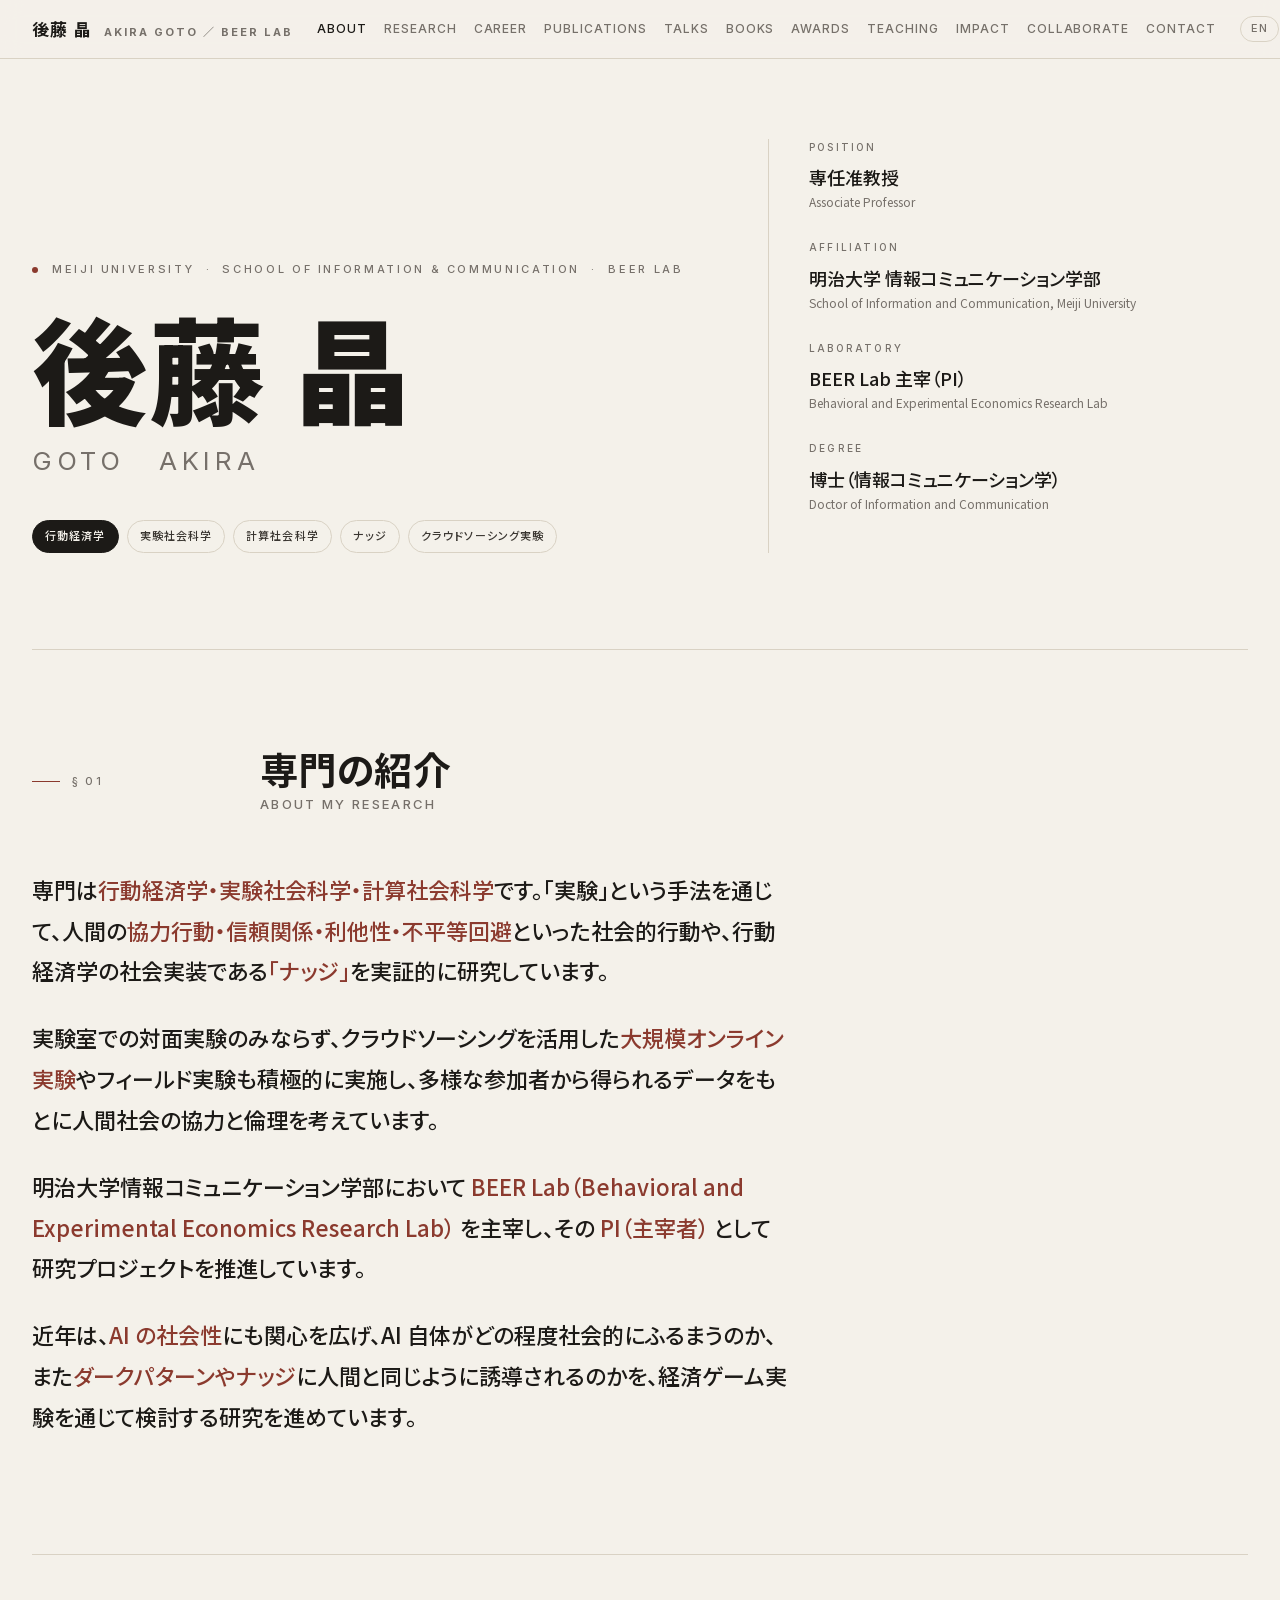
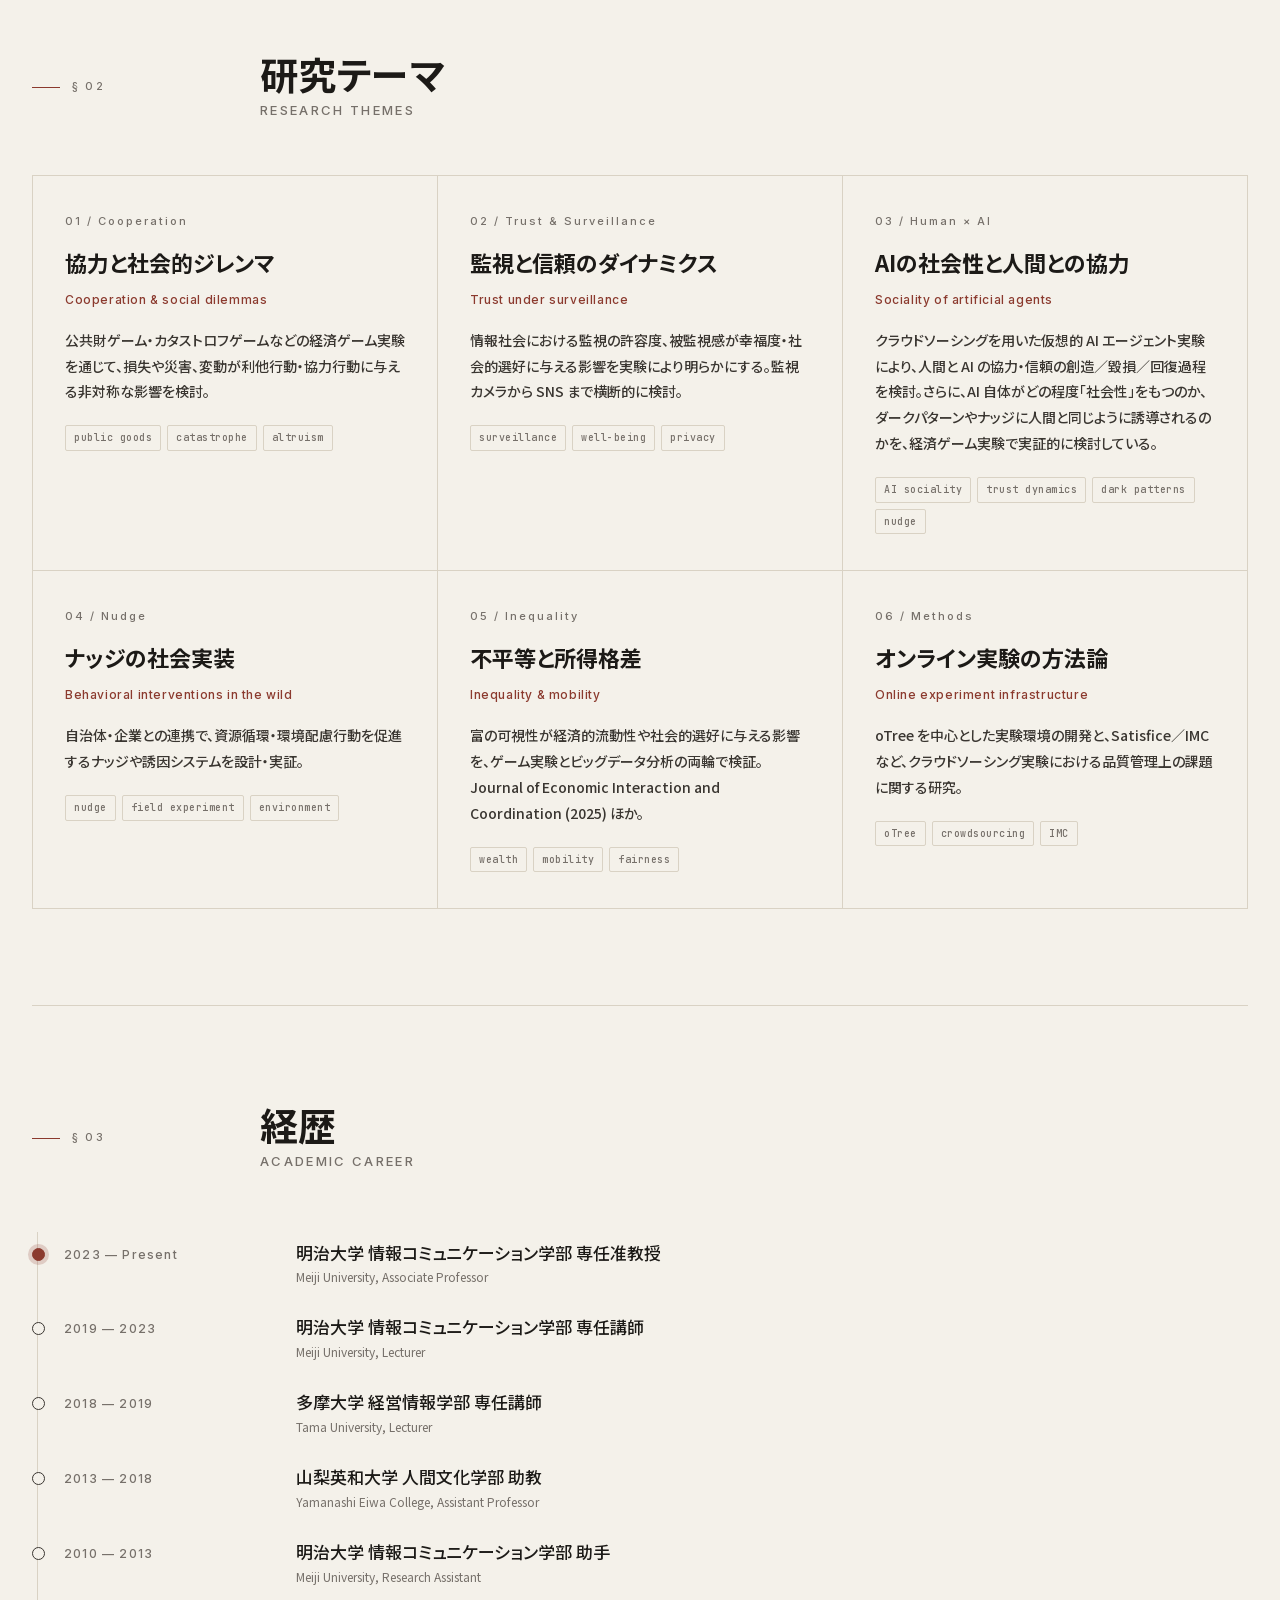
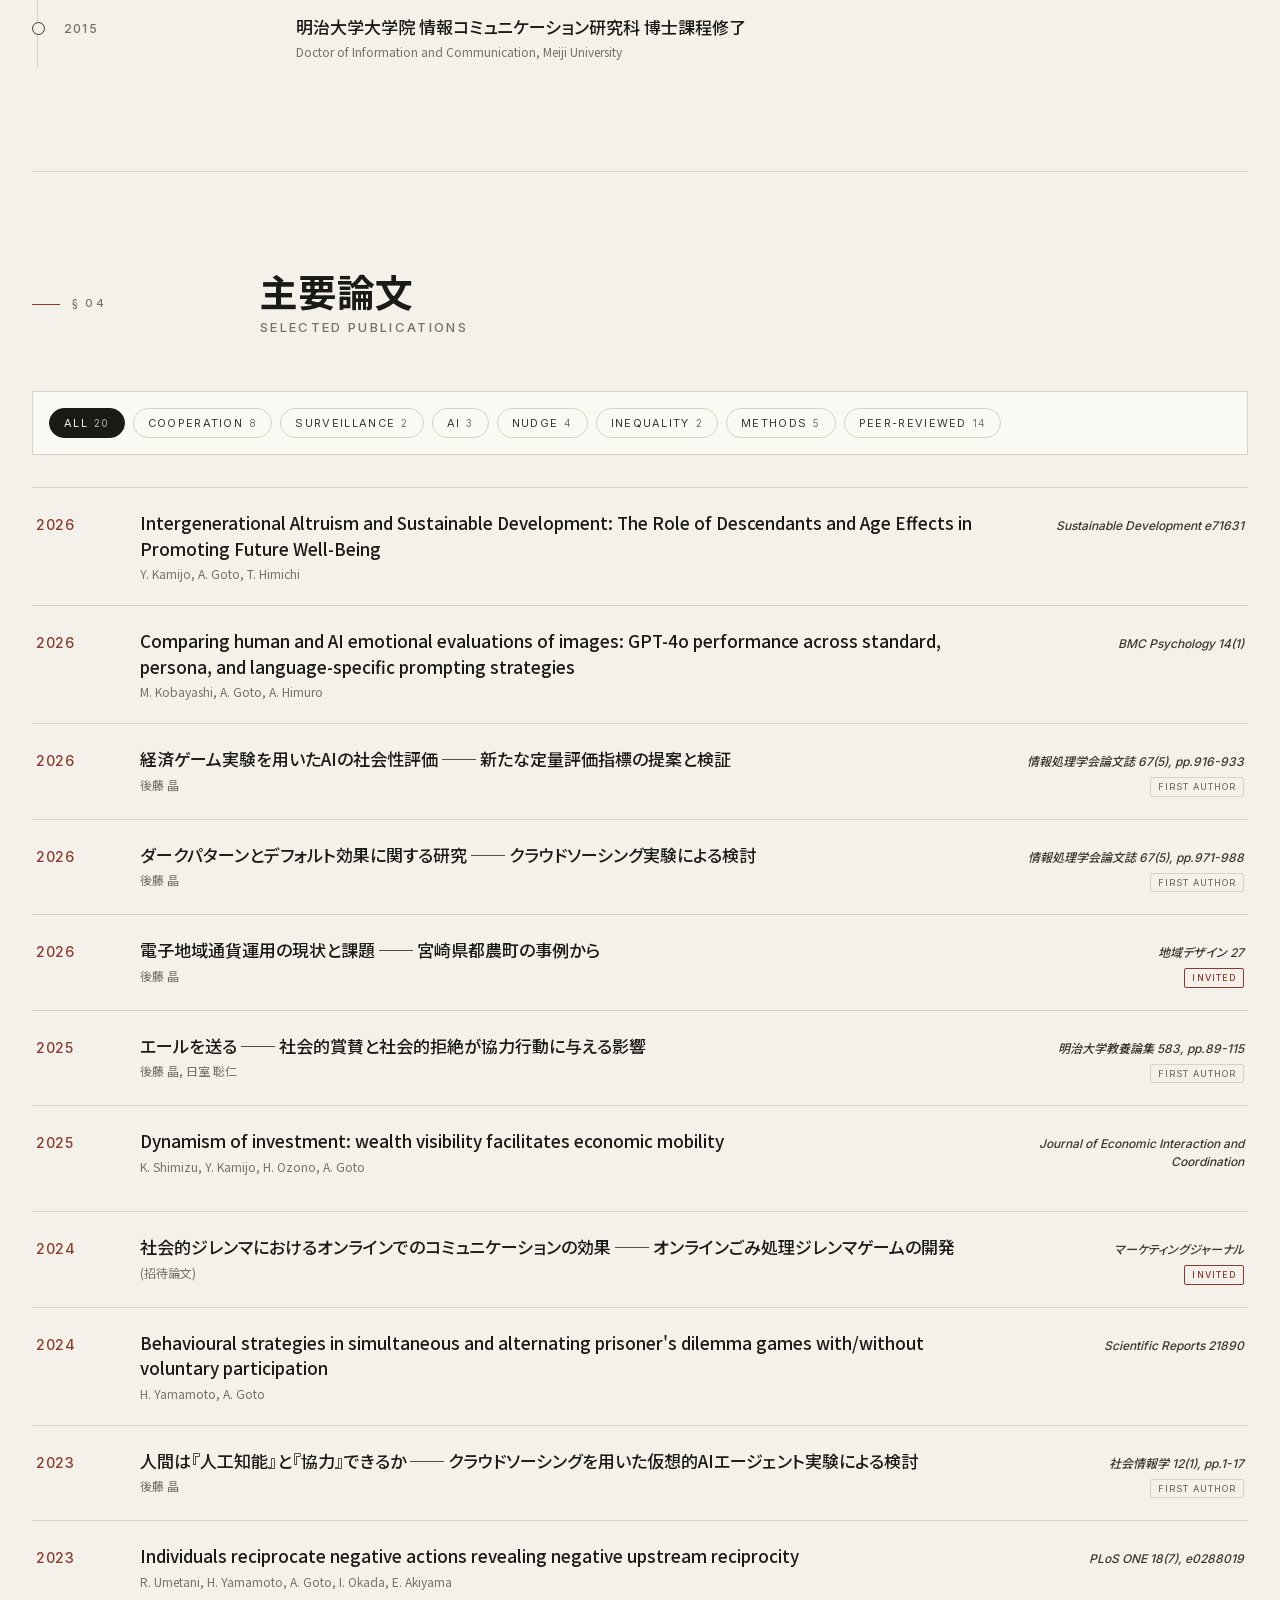
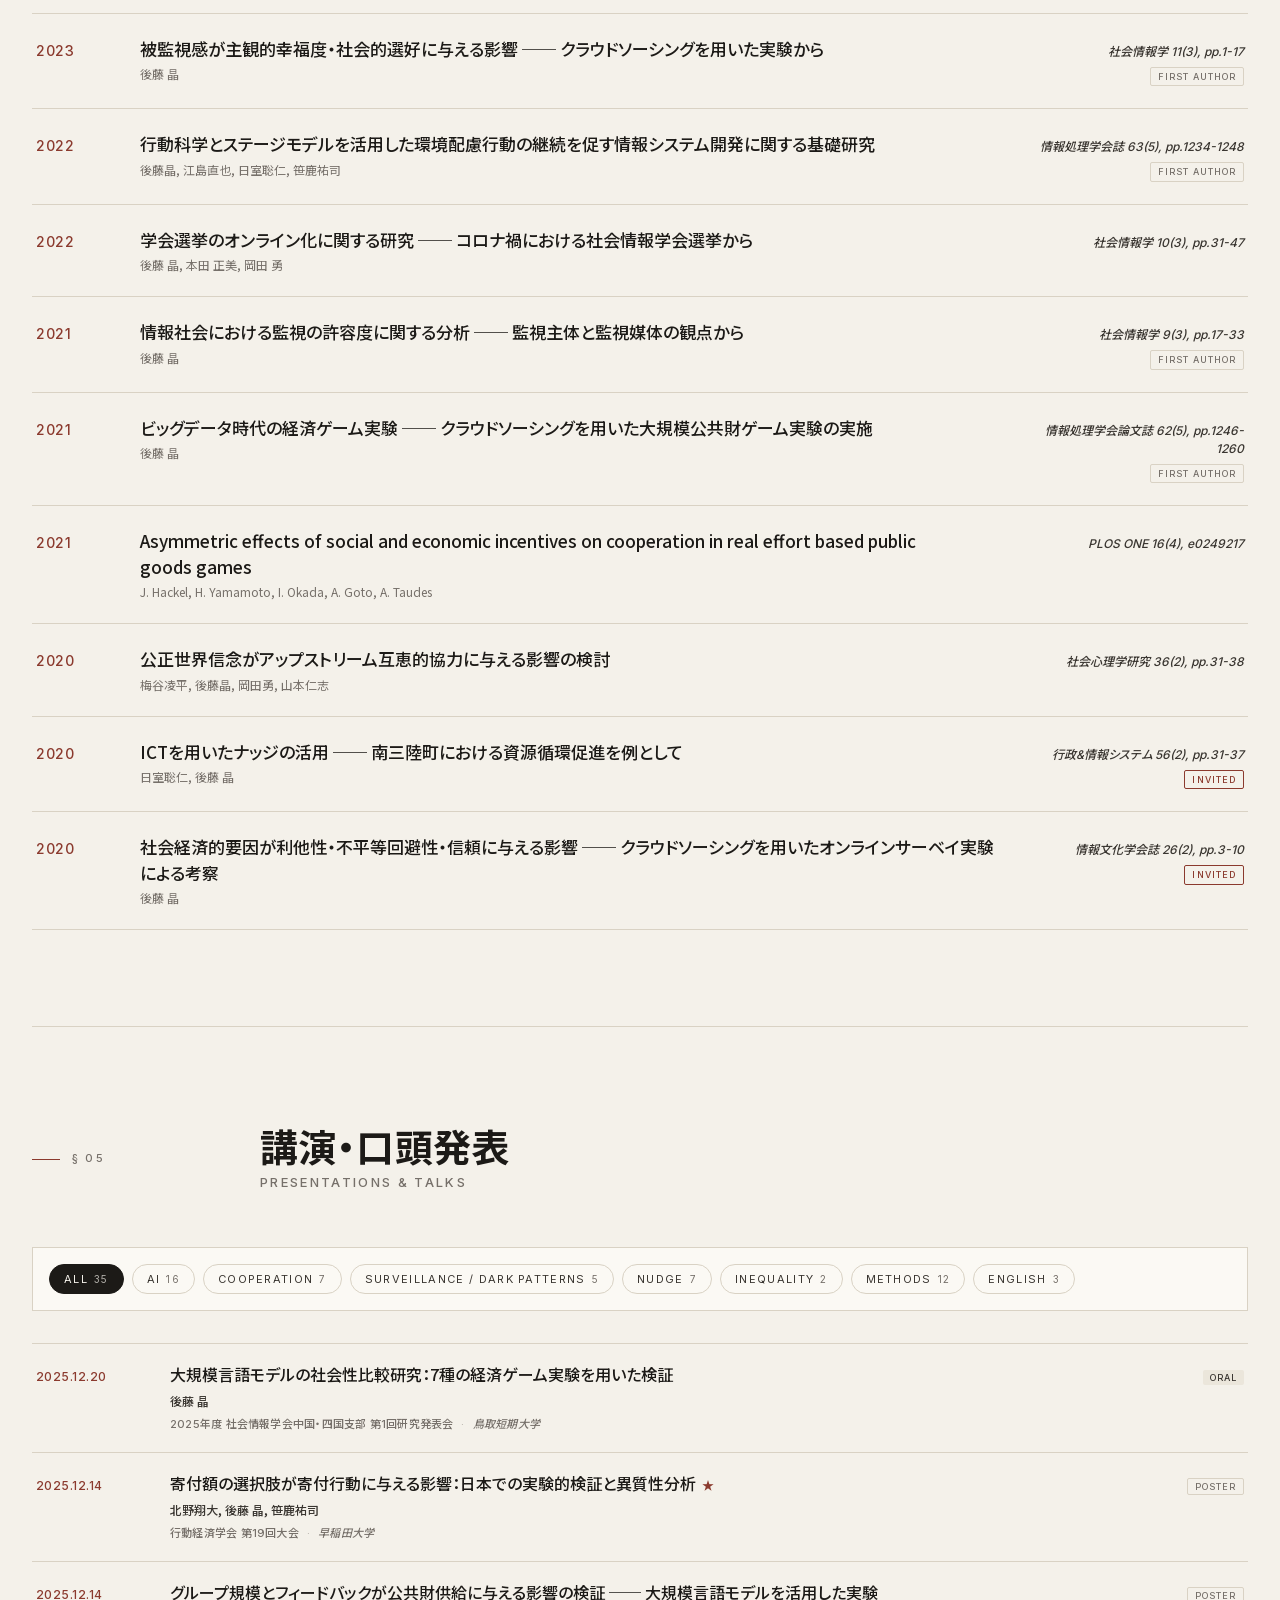
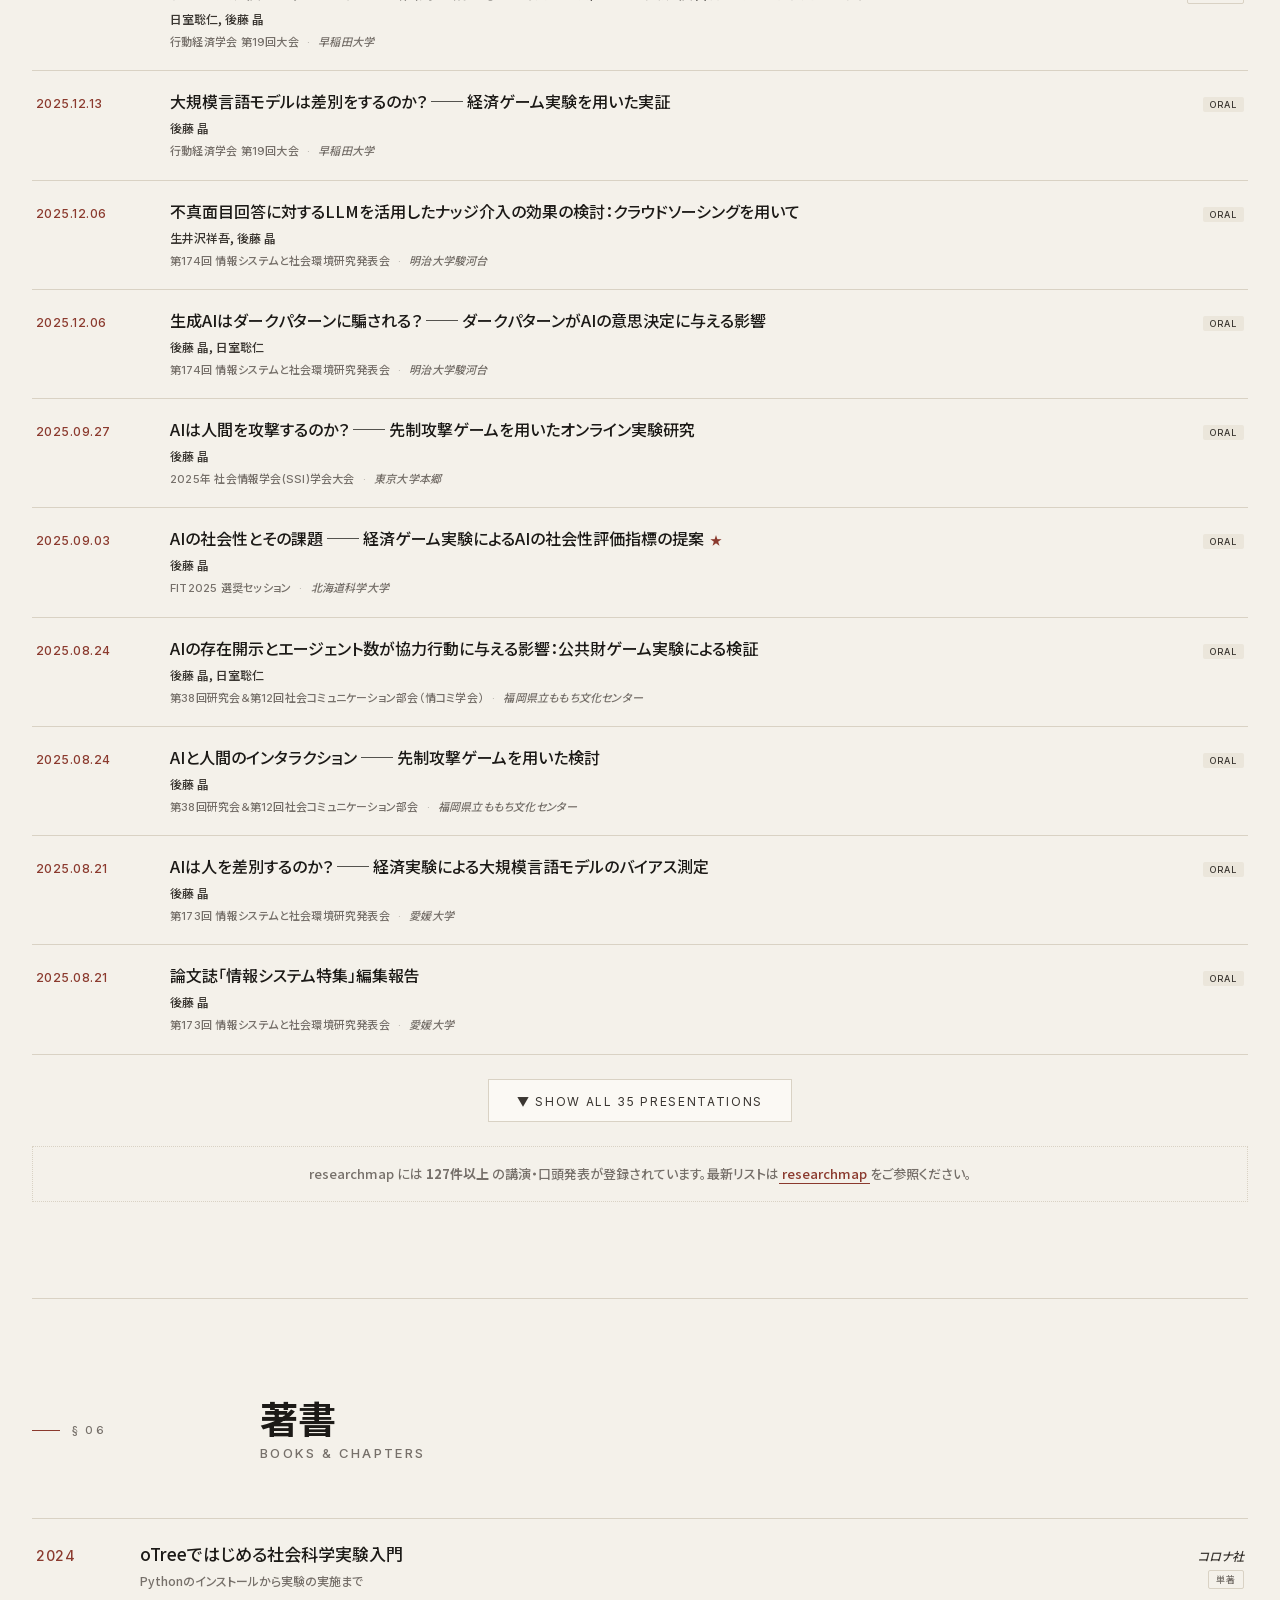
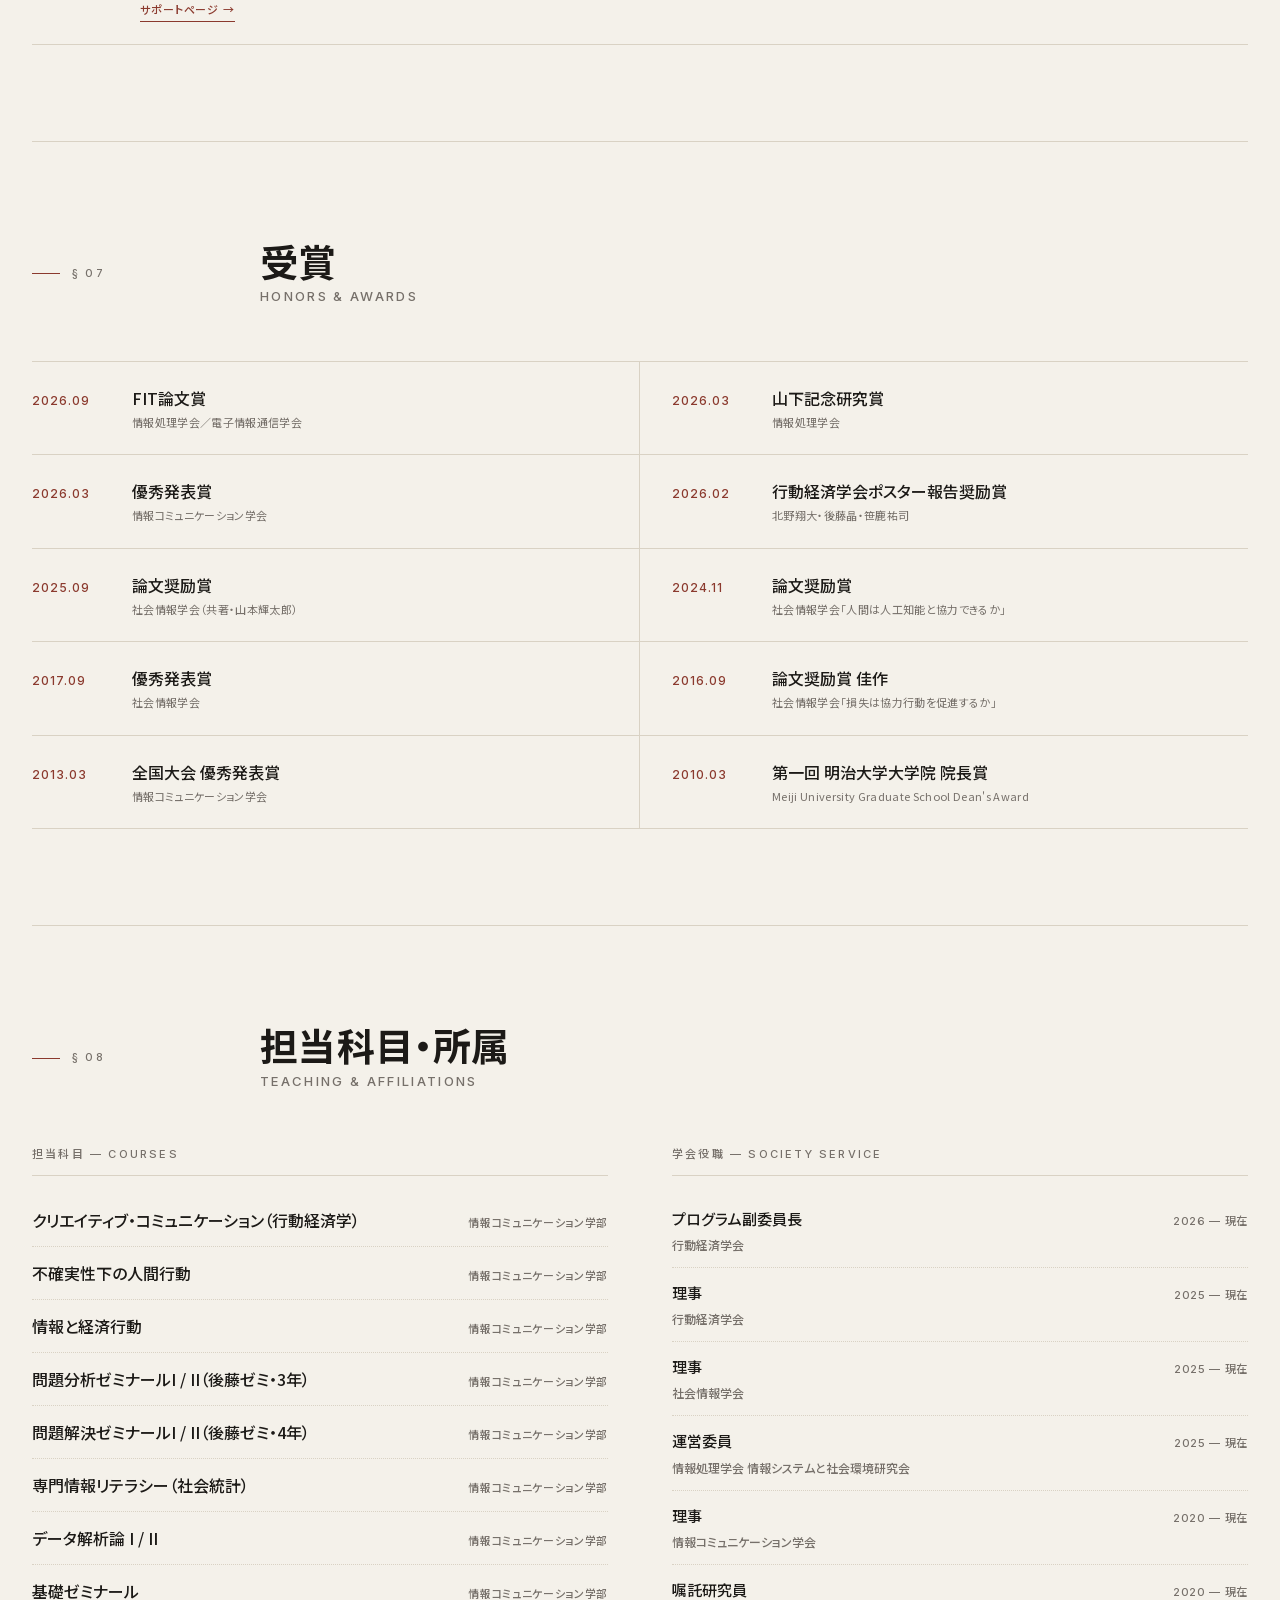
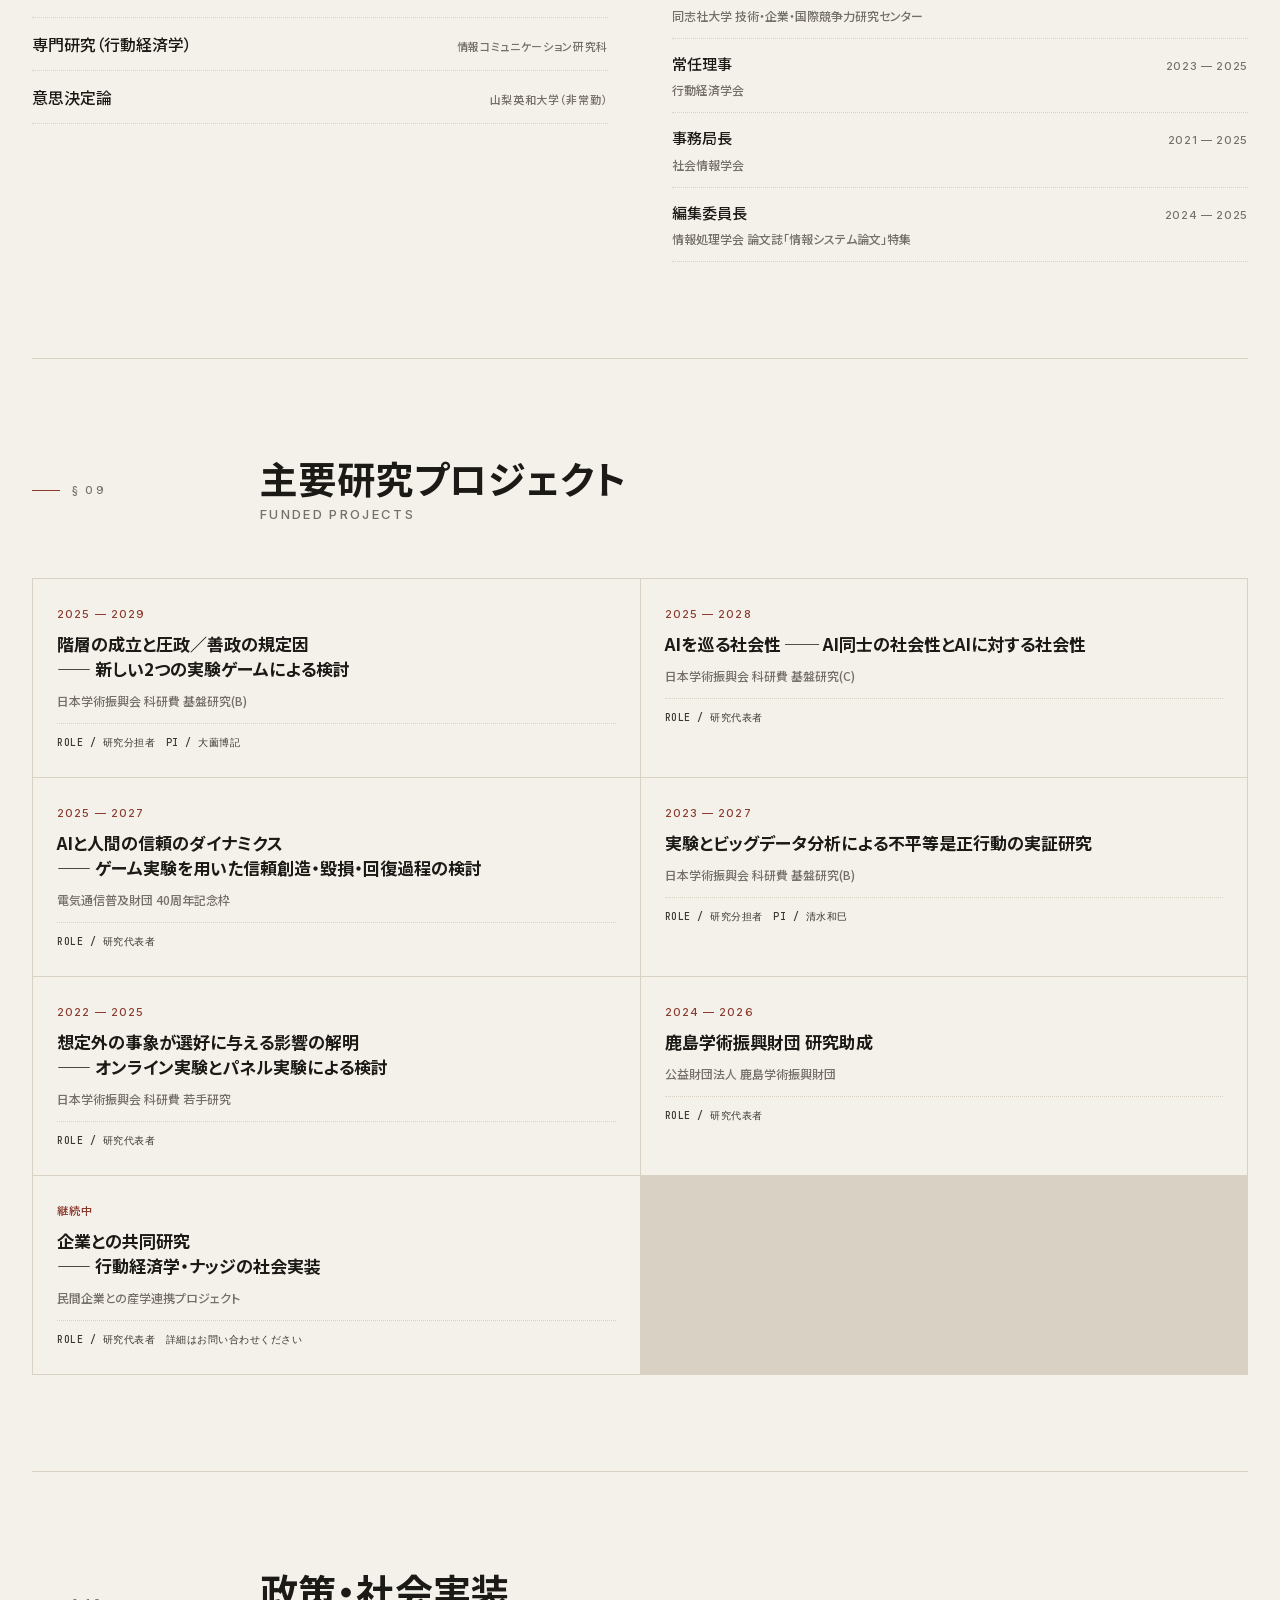
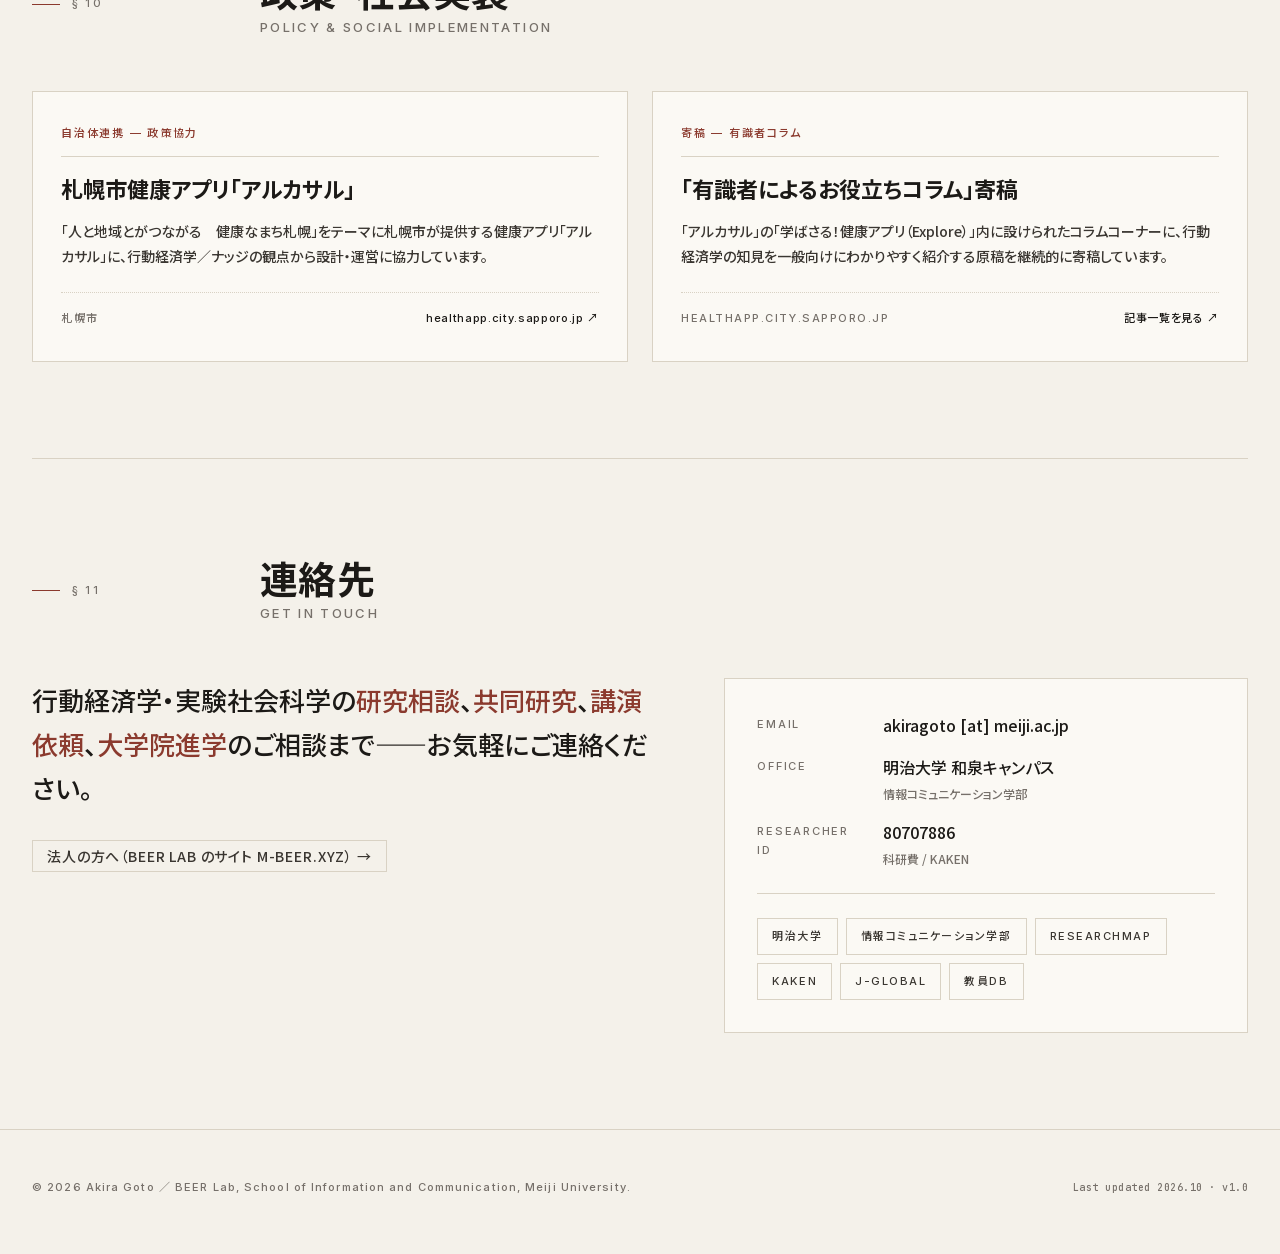
==== commit 5c0c6c9f: "目次の Business を Collaborate に Co-Authored-By: Claude Opus 5.5 <noreply@anthropic.com> Claude-Session:" ====
--- a/index.html
+++ b/index.html
@@ -1073,7 +1073,7 @@
       <a href="#awards">Awards</a>
       <a href="#teaching">Teaching</a>
       <a href="#impact">Impact</a>
-      <a href="https://m-beer.xyz/">Business</a>
+      <a href="https://m-beer.xyz/">Collaborate</a>
       <a href="#contact">Contact</a>
     </nav>
     <a class="lang-toggle" href="en/" hreflang="en">EN</a>
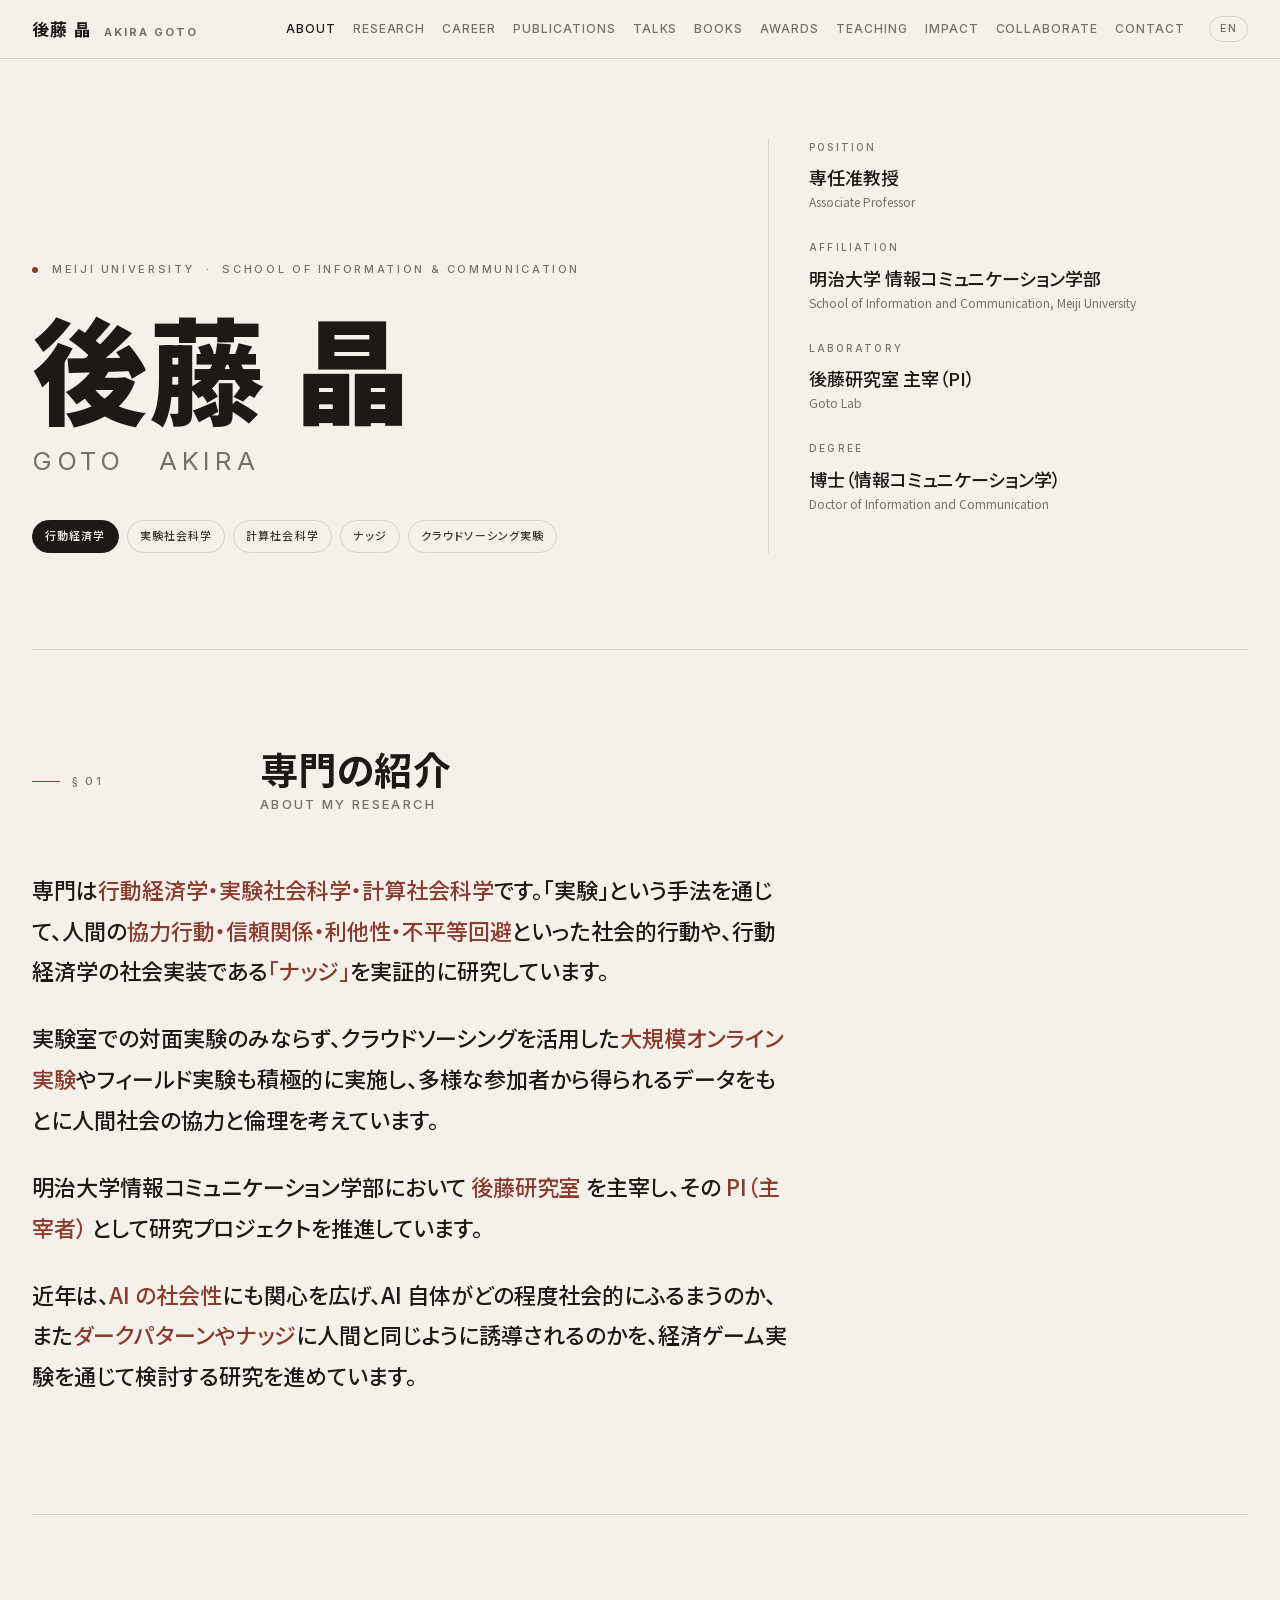
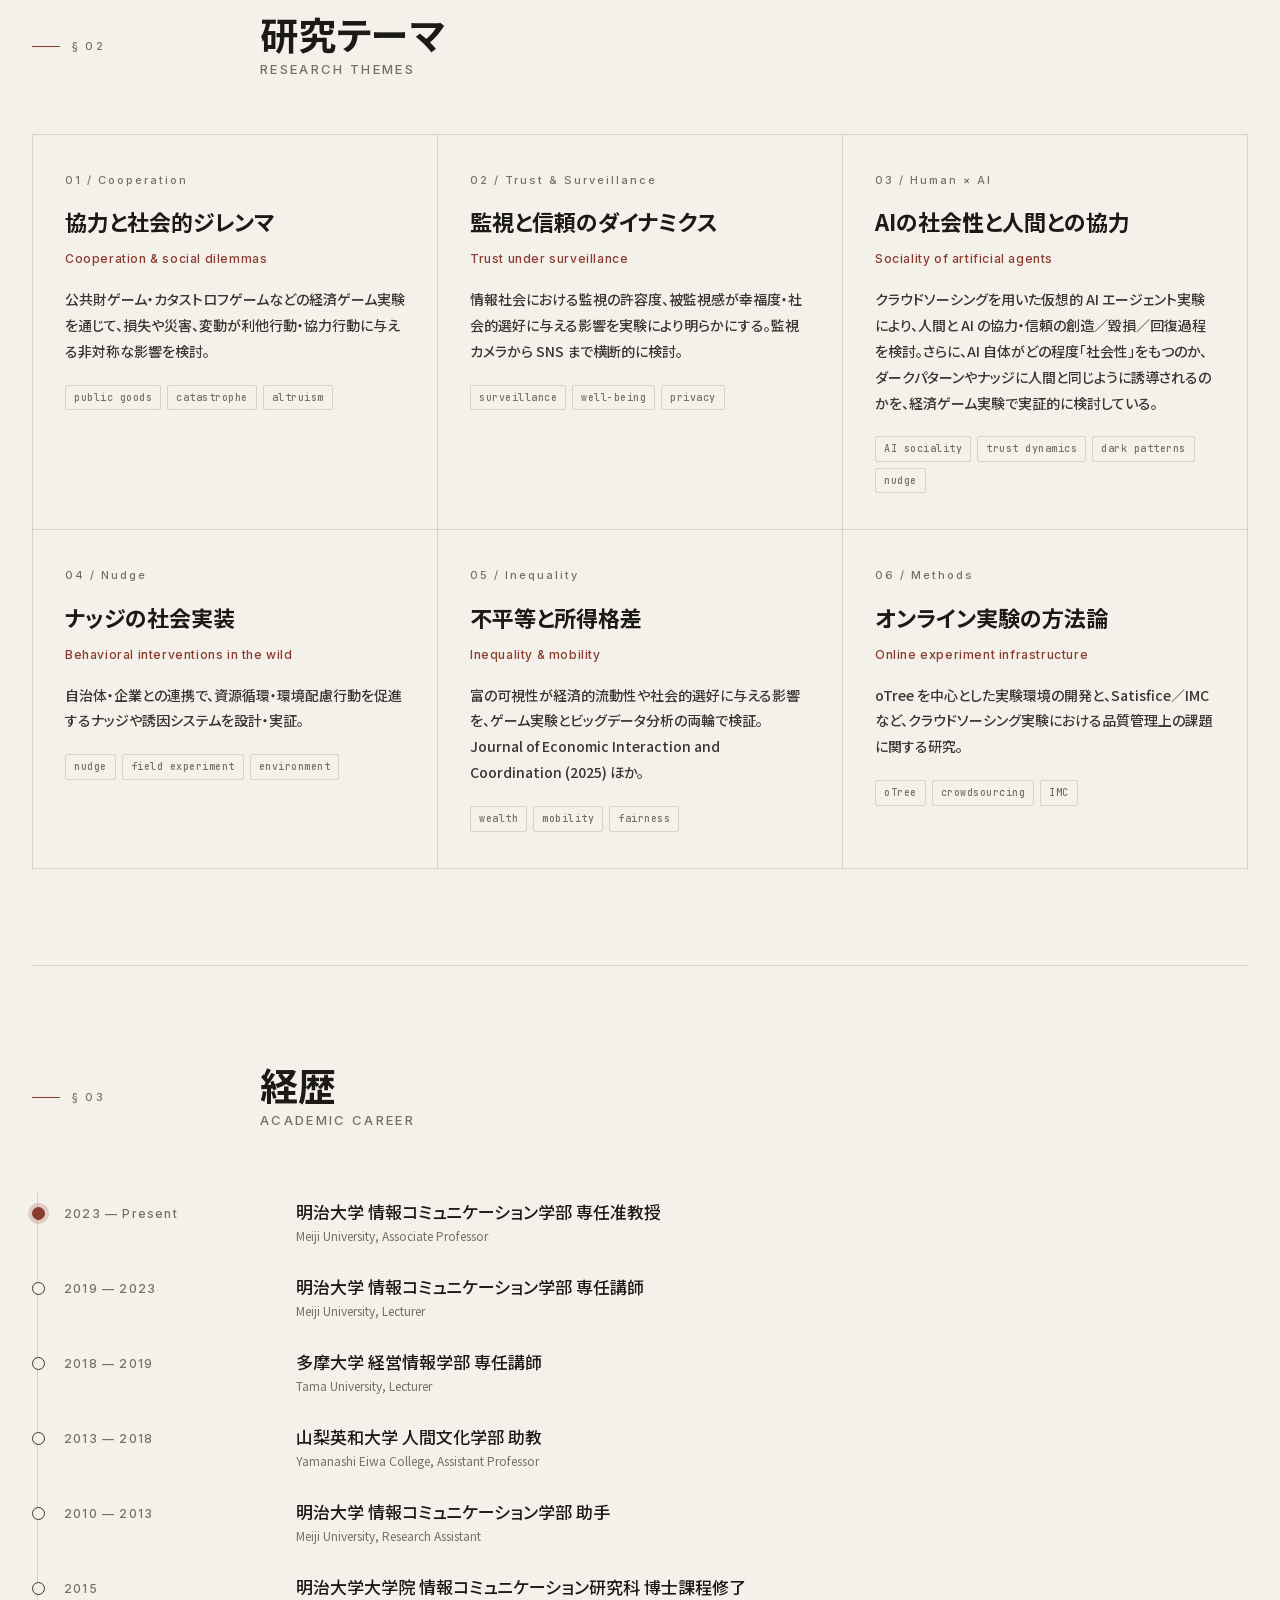
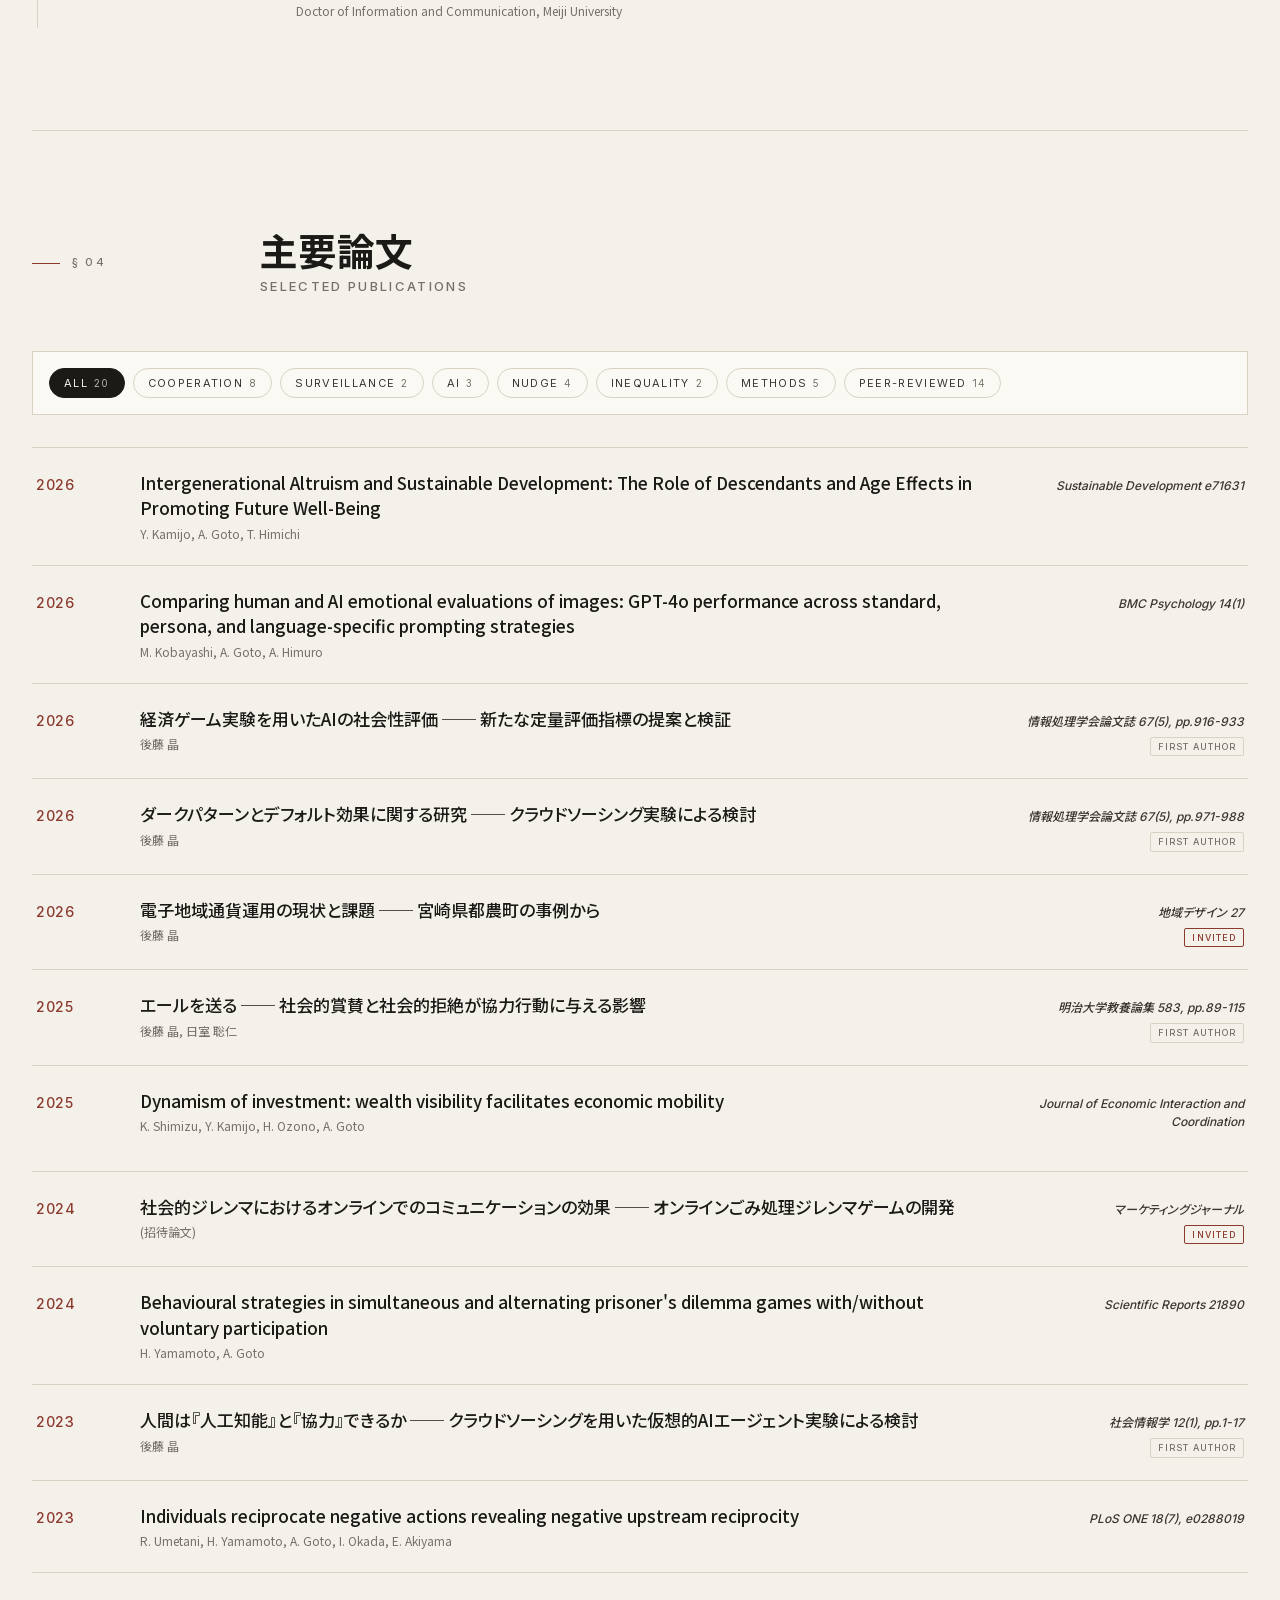
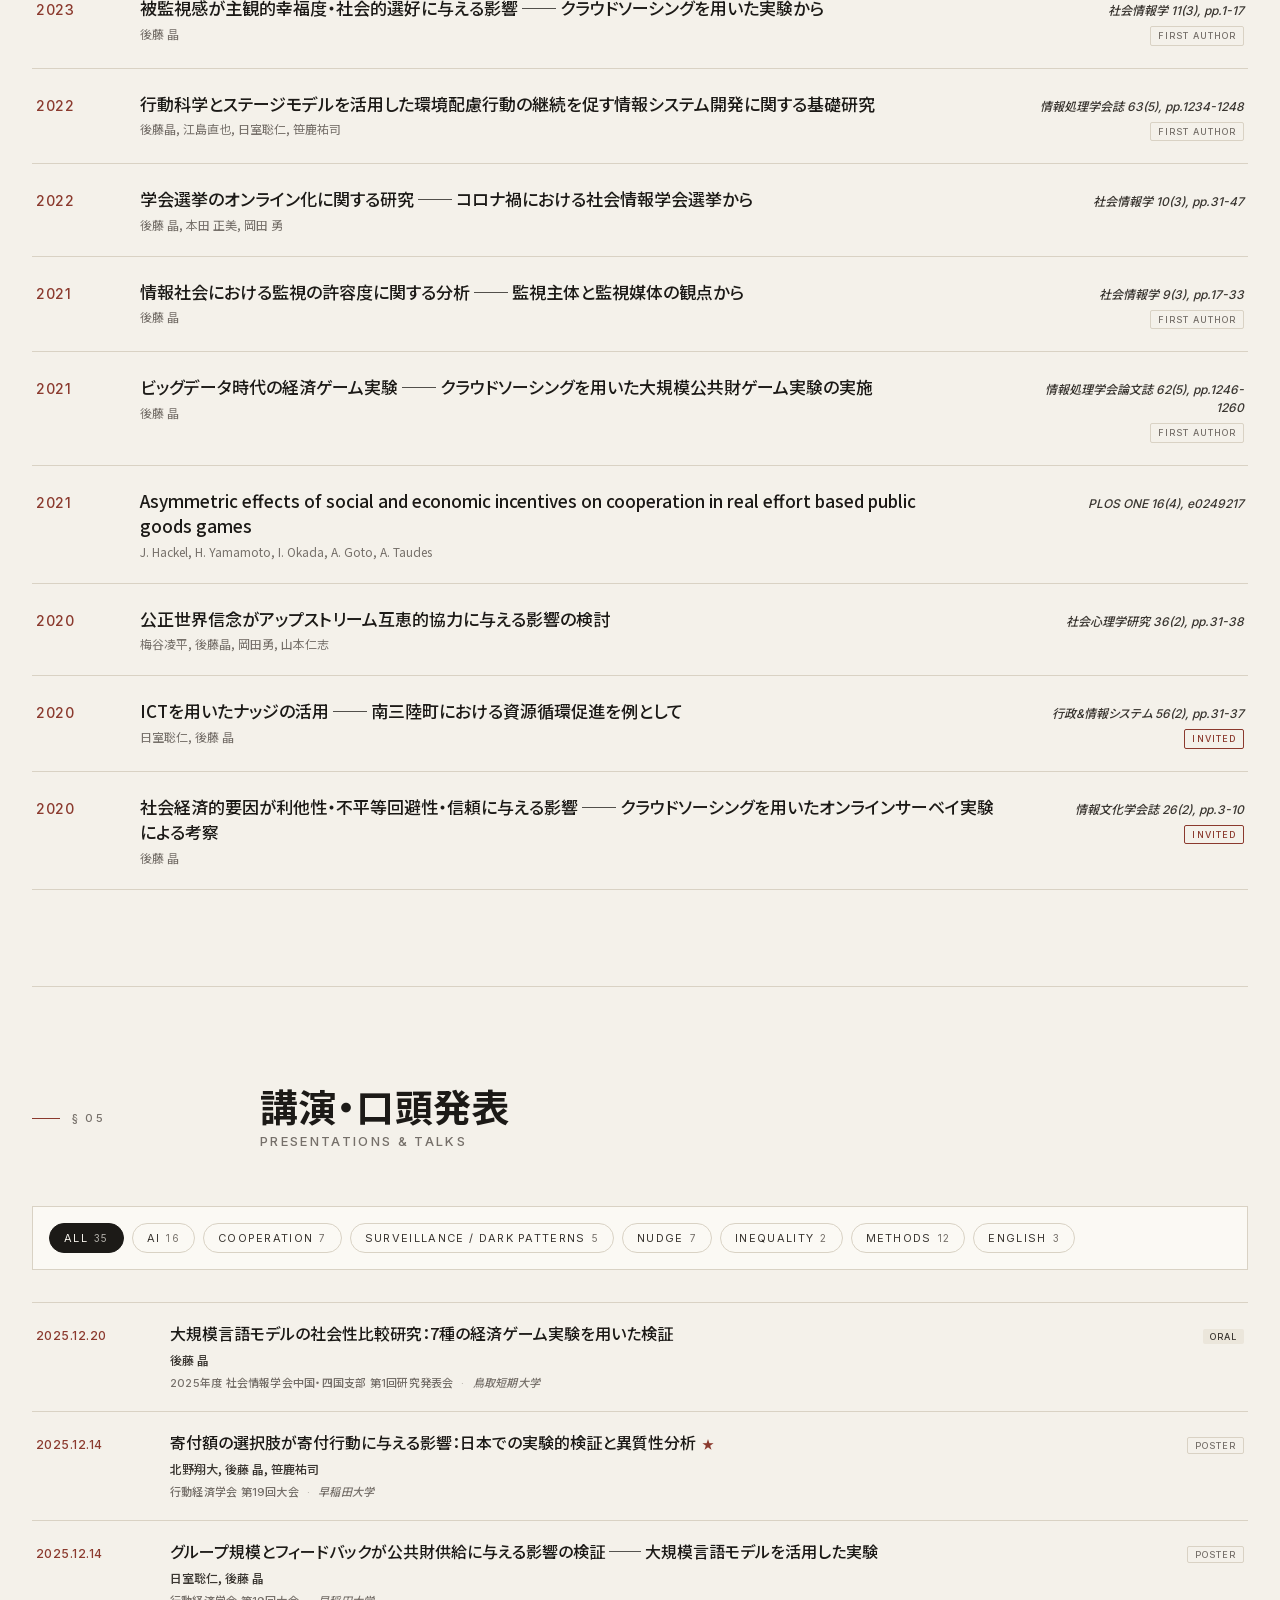
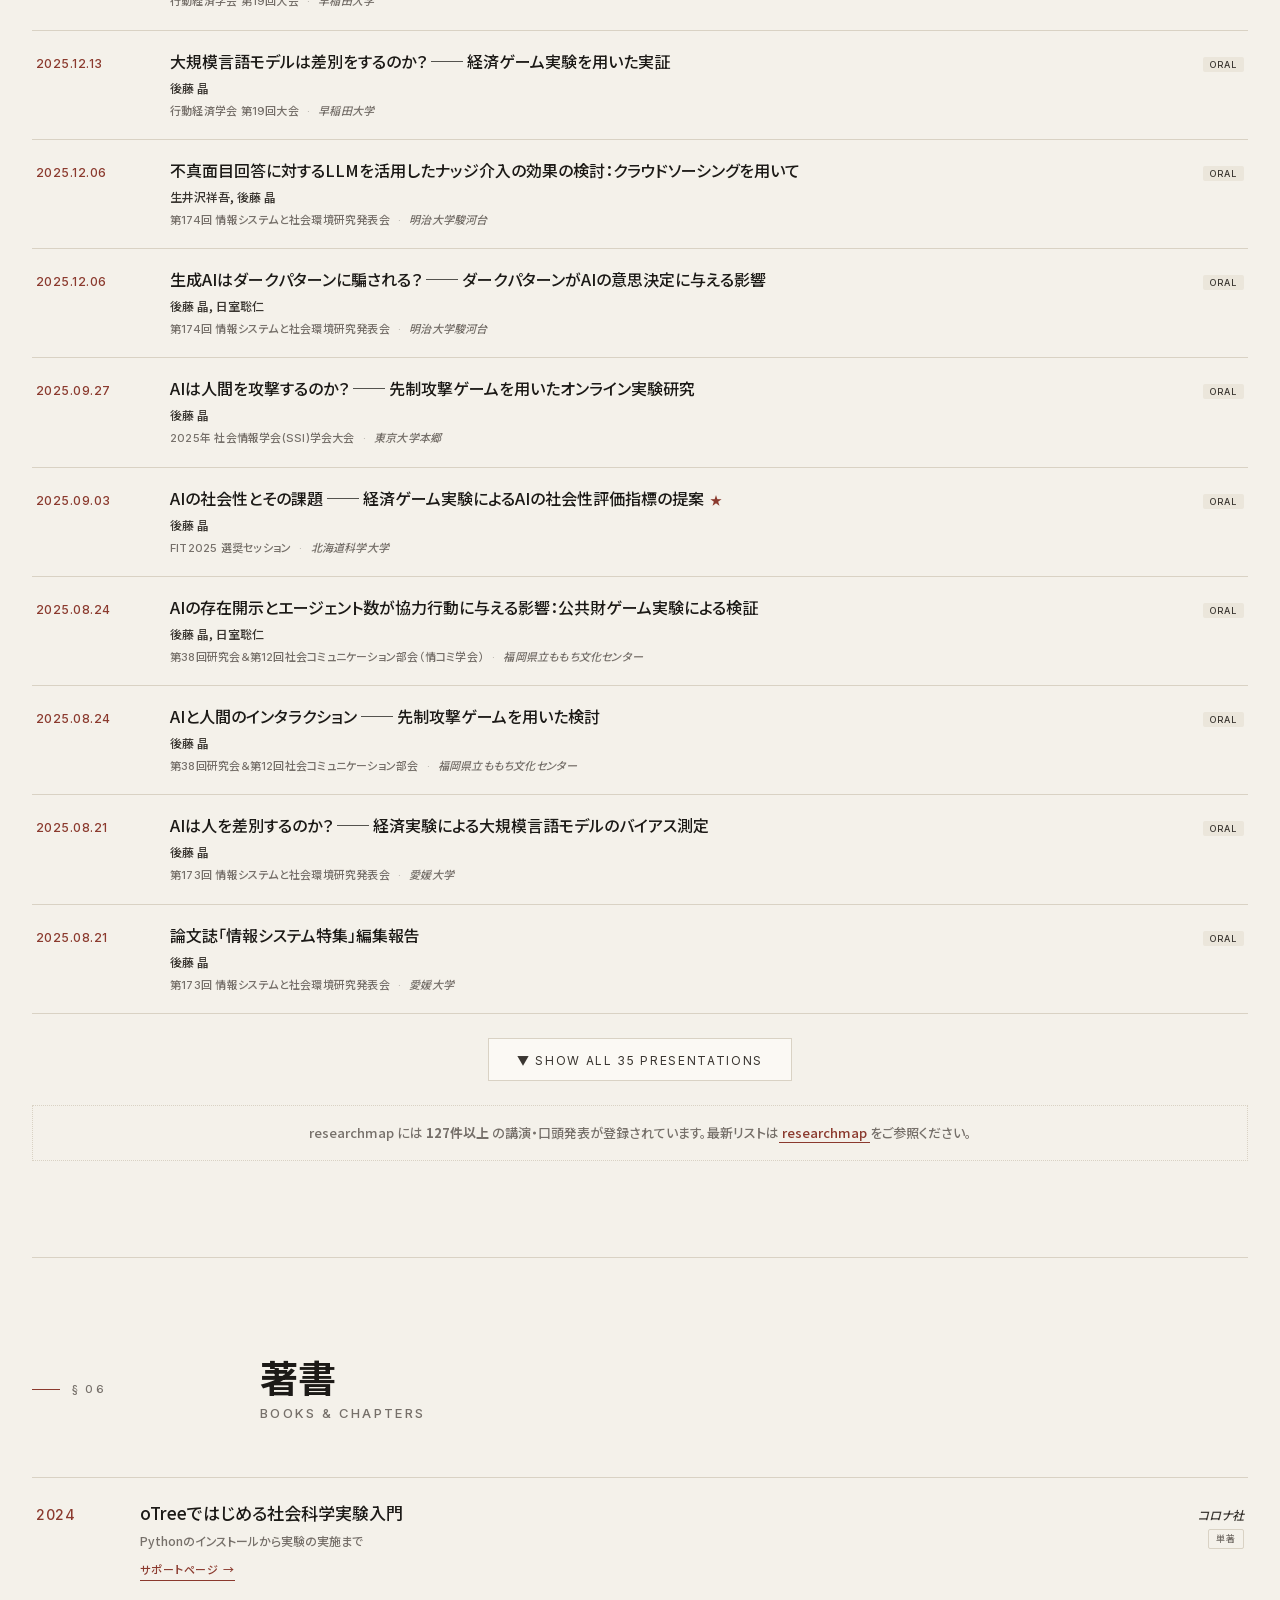
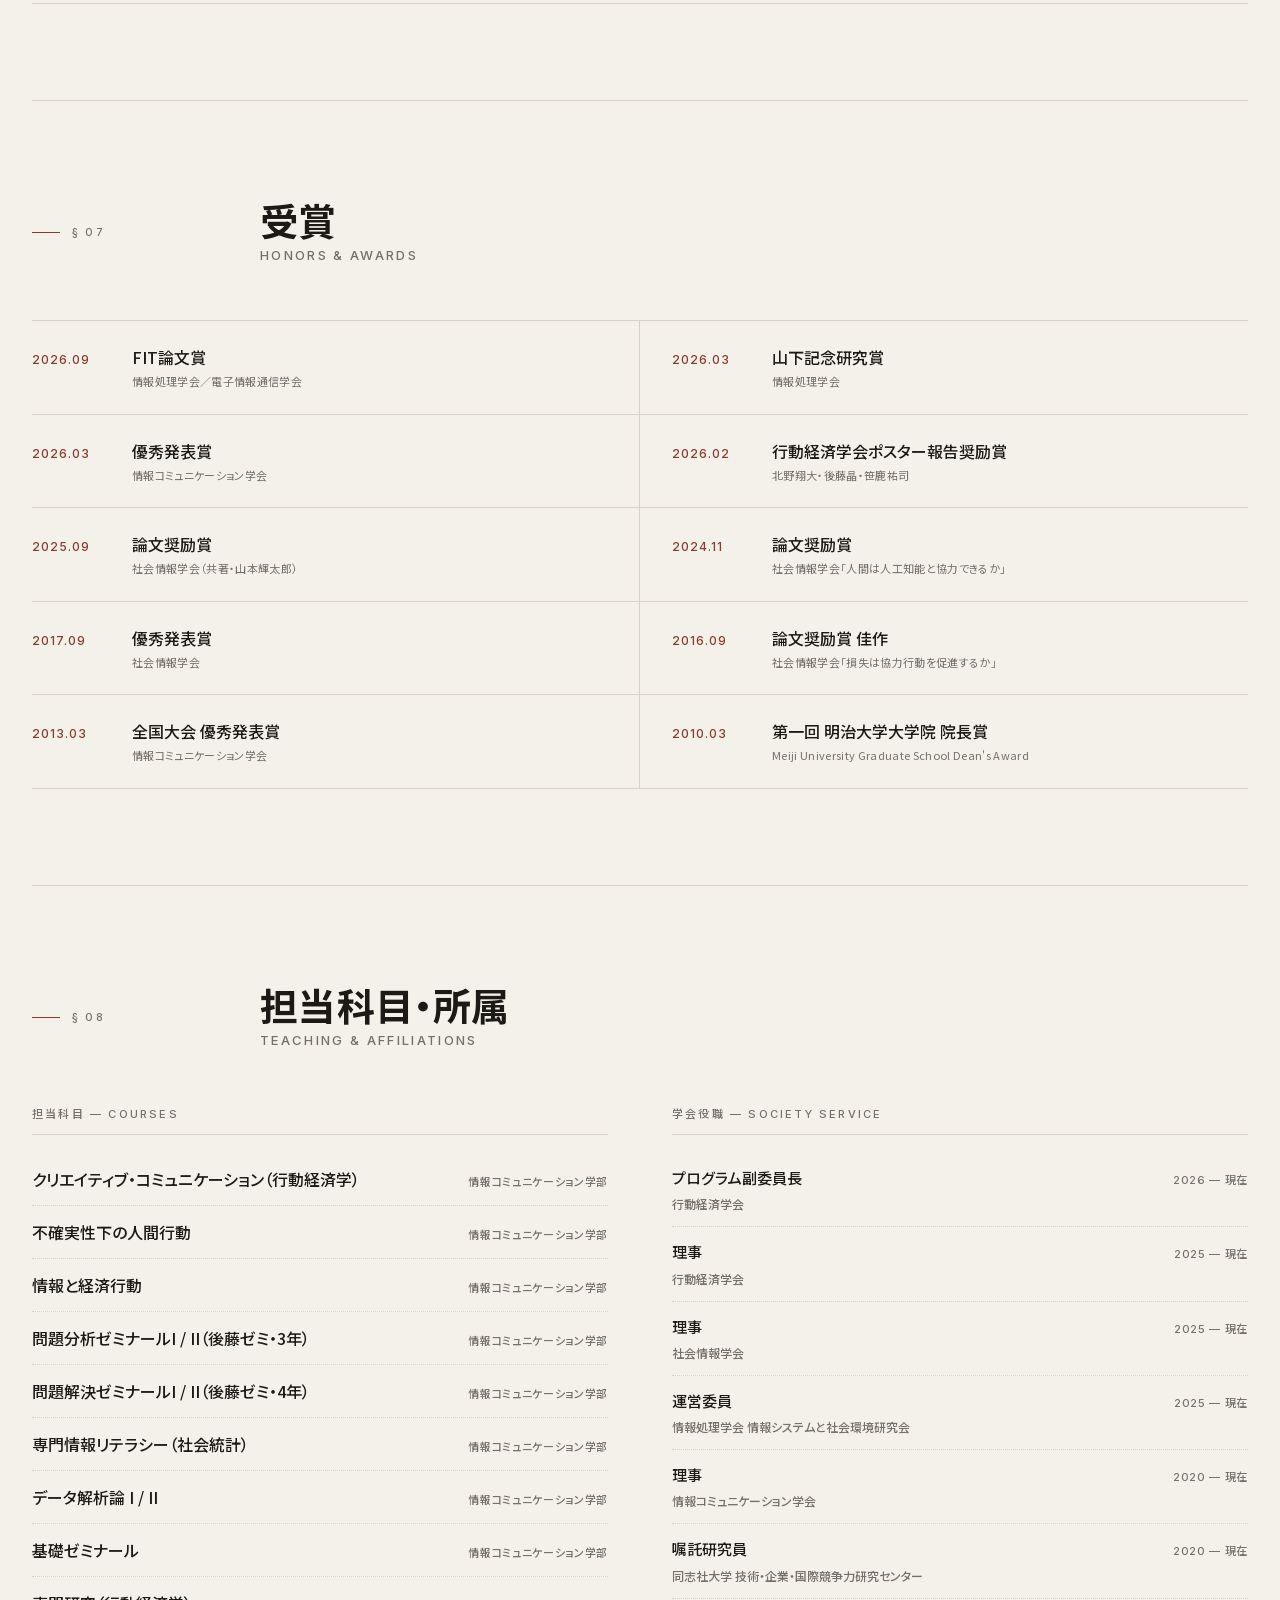
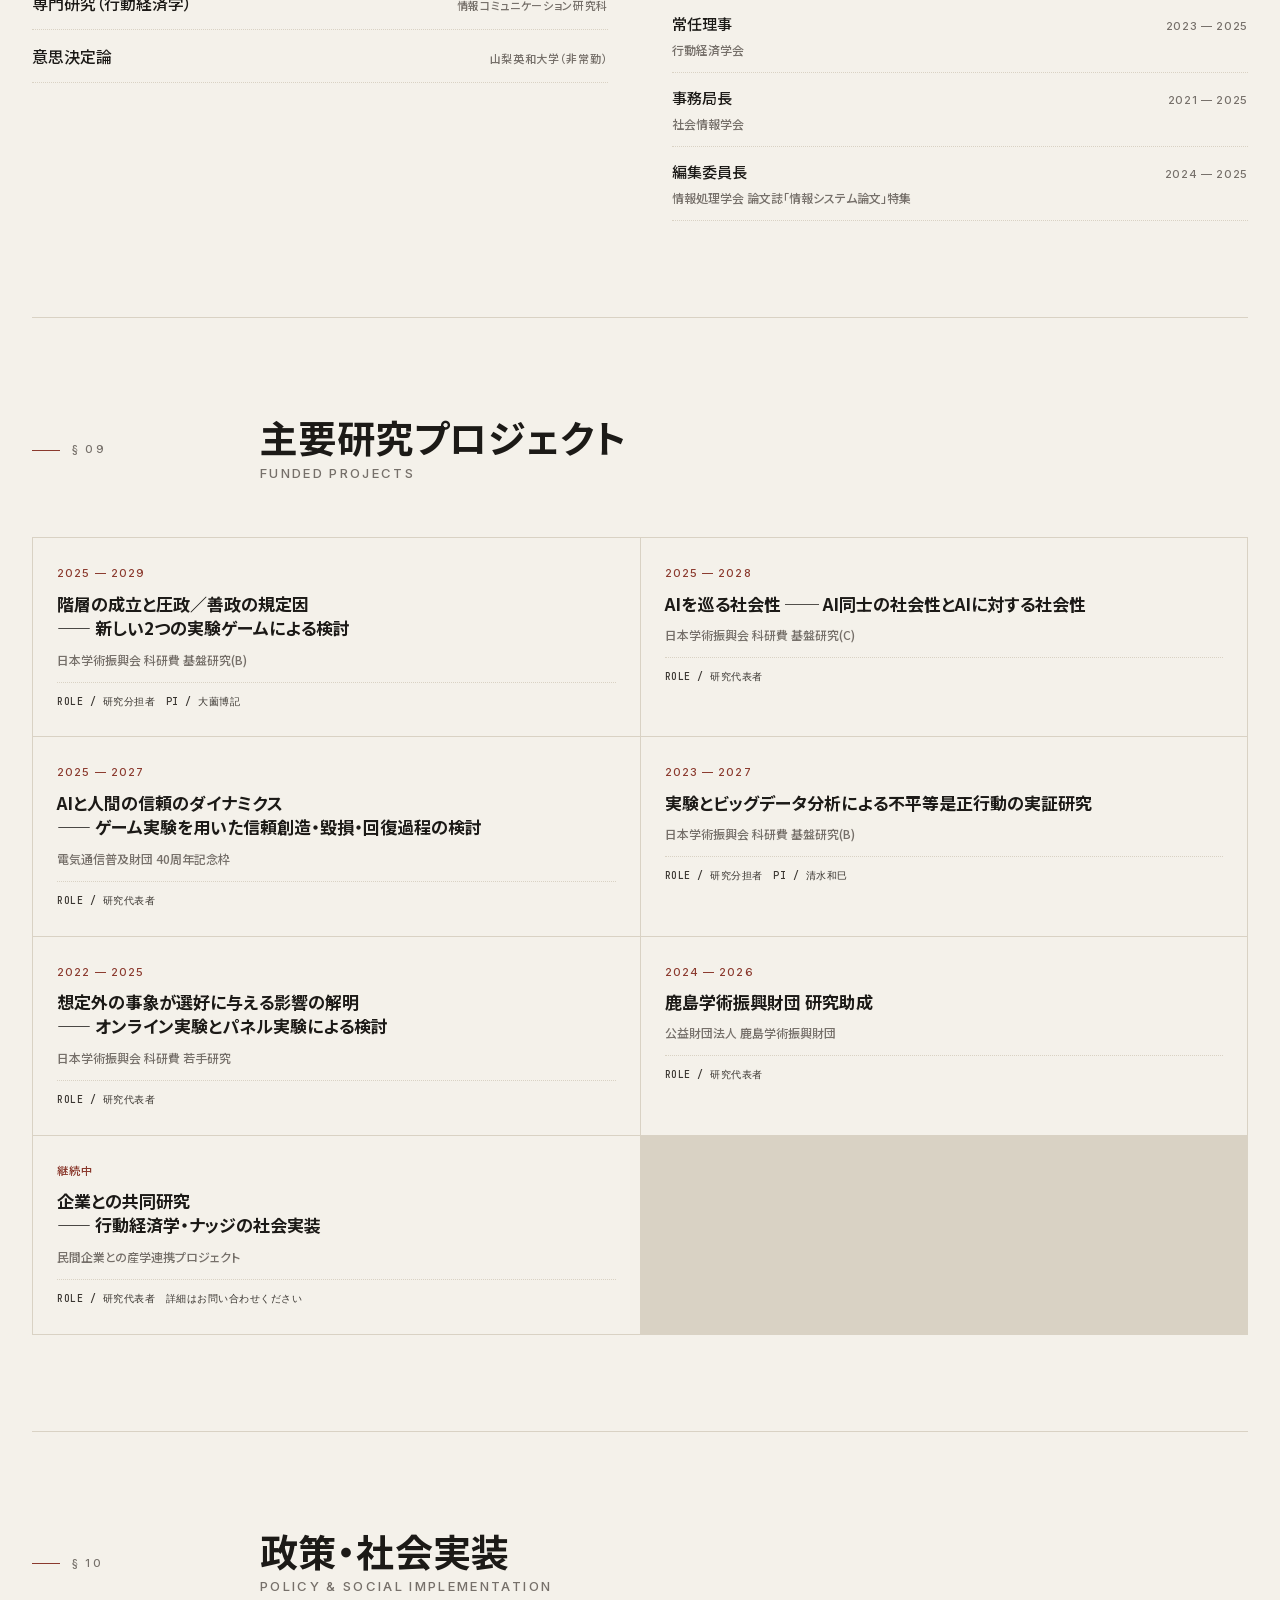
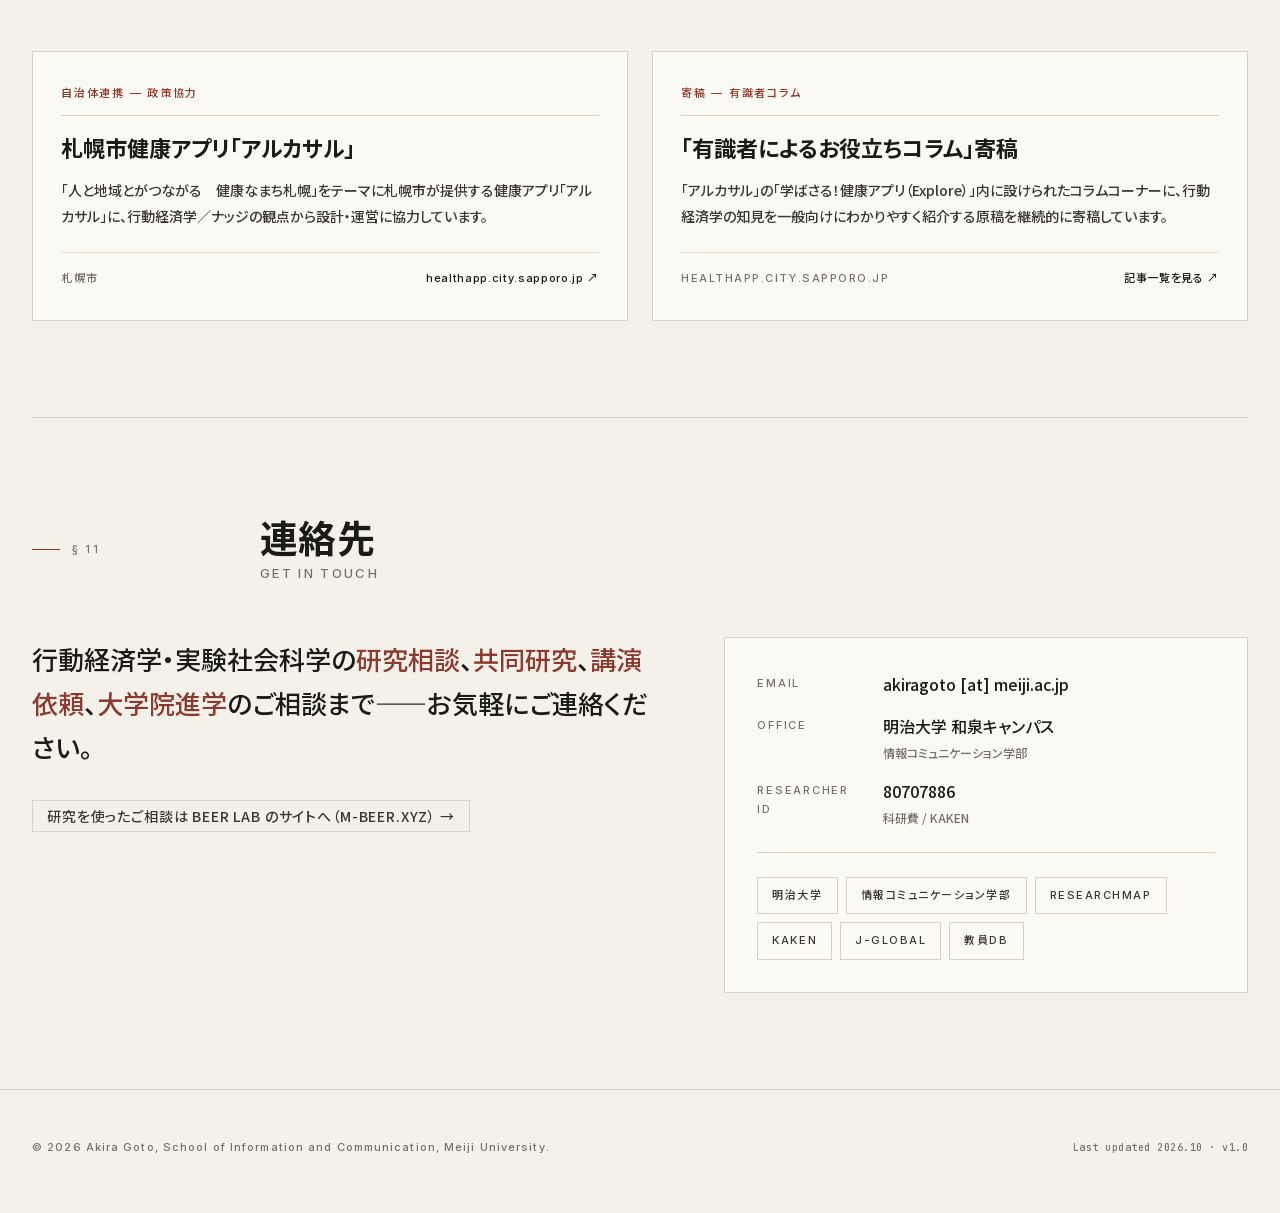
==== commit 60f1170d: "研究室の名前を後藤研究室／Goto Lab にし，BEER Lab は学外の窓口（m-beer.xyz）へのリンクだけに Co-Authored-By: Claude Opus 5.5 <norepl" ====
--- a/index.html
+++ b/index.html
@@ -2,7 +2,7 @@
 <html lang="ja" prefix="og: https://ogp.me/ns#"><head>
 <meta charset="UTF-8">
 <meta name="viewport" content="width=device-width, initial-scale=1">
-<title>後藤 晶 — Akira Goto | BEER Lab・明治大学 情報コミュニケーション学部</title>
+<title>後藤 晶 — Akira Goto | 明治大学 情報コミュニケーション学部</title>
 <meta name="description" content="後藤 晶（明治大学 情報コミュニケーション学部 専任准教授）。専門は行動経済学・実験社会科学・計算社会科学。協力行動・信頼・ナッジ・人間とAIに関する実証研究を行っています。">
 <meta name="author" content="Akira Goto / 後藤 晶">
 <link rel="alternate" hreflang="ja" href="https://akrgt.github.io/">
@@ -1061,7 +1061,7 @@
   <div class="topbar-inner">
     <div class="brand">
       <span class="ja">後藤 晶</span>
-      <span class="en">Akira Goto ／ BEER Lab</span>
+      <span class="en">Akira Goto</span>
     </div>
     <nav class="top-nav" id="topNav">
       <a href="#about">About</a>
@@ -1087,7 +1087,7 @@
   <div>
     <div class="hero-eyebrow">
       <span class="dot"></span>
-      <span>Meiji University &nbsp;·&nbsp; School of Information &amp; Communication &nbsp;·&nbsp; BEER Lab</span>
+      <span>Meiji University &nbsp;·&nbsp; School of Information &amp; Communication</span>
     </div>
     <h1 class="hero-name-ja">後藤&nbsp;晶</h1>
     <div class="hero-name-en">GOTO &nbsp; Akira</div>
@@ -1106,7 +1106,7 @@
     <div class="label">Affiliation</div>
     <div class="value">明治大学 情報コミュニケーション学部<small>School of Information and Communication, Meiji University</small></div>
     <div class="label">Laboratory</div>
-    <div class="value">BEER Lab 主宰（PI）<small>Behavioral and Experimental Economics Research Lab</small></div>
+    <div class="value">後藤研究室 主宰（PI）<small>Goto Lab</small></div>
     <div class="label">Degree</div>
     <div class="value">博士（情報コミュニケーション学）<small>Doctor of Information and Communication</small></div>
   </div>
@@ -1124,7 +1124,7 @@
     <div class="lede">
       <p>専門は<em>行動経済学・実験社会科学・計算社会科学</em>です。「実験」という手法を通じて、人間の<em>協力行動・信頼関係・利他性・不平等回避</em>といった社会的行動や、行動経済学の社会実装である<em>「ナッジ」</em>を実証的に研究しています。</p>
       <p>実験室での対面実験のみならず、クラウドソーシングを活用した<em>大規模オンライン実験</em>やフィールド実験も積極的に実施し、多様な参加者から得られるデータをもとに人間社会の協力と倫理を考えています。</p>
-      <p>明治大学情報コミュニケーション学部において <em>BEER Lab（Behavioral and Experimental Economics Research Lab）</em> を主宰し、その <em>PI（主宰者）</em> として研究プロジェクトを推進しています。</p>
+      <p>明治大学情報コミュニケーション学部において <em>後藤研究室</em> を主宰し、その <em>PI（主宰者）</em> として研究プロジェクトを推進しています。</p>
       <p>近年は、<em>AI の社会性</em>にも関心を広げ、AI 自体がどの程度社会的にふるまうのか、また<em>ダークパターンやナッジ</em>に人間と同じように誘導されるのかを、経済ゲーム実験を通じて検討する研究を進めています。</p>
     </div>
   </div>
@@ -1447,7 +1447,7 @@
     <div class="contact-msg">
       行動経済学・実験社会科学の<em>研究相談</em>、<em>共同研究</em>、<em>講演依頼</em>、<em>大学院進学</em>のご相談まで——お気軽にご連絡ください。
     
-      <div style="margin-top:28px;line-height:1"><a class="ext-link" style="font-size:14px;letter-spacing:0.06em;font-family:var(--sans);display:inline-block" href="https://m-beer.xyz/">法人の方へ（BEER Lab のサイト m-beer.xyz） →</a></div>
+      <div style="margin-top:28px;line-height:1"><a class="ext-link" style="font-size:14px;letter-spacing:0.06em;font-family:var(--sans);display:inline-block" href="https://m-beer.xyz/">研究を使ったご相談は BEER Lab のサイトへ（m-beer.xyz） →</a></div>
     </div>
     <div class="contact-card">
       <dl>
@@ -1474,7 +1474,7 @@
 
 <footer>
   <div class="footer-inner">
-    <div class="copy">© 2026 Akira Goto ／ BEER Lab, School of Information and Communication, Meiji University.</div>
+    <div class="copy">© 2026 Akira Goto, School of Information and Communication, Meiji University.</div>
     <div class="built">Last updated <span id="lastUpdated">2026.10</span> · v1.0</div>
   </div>
 </footer>
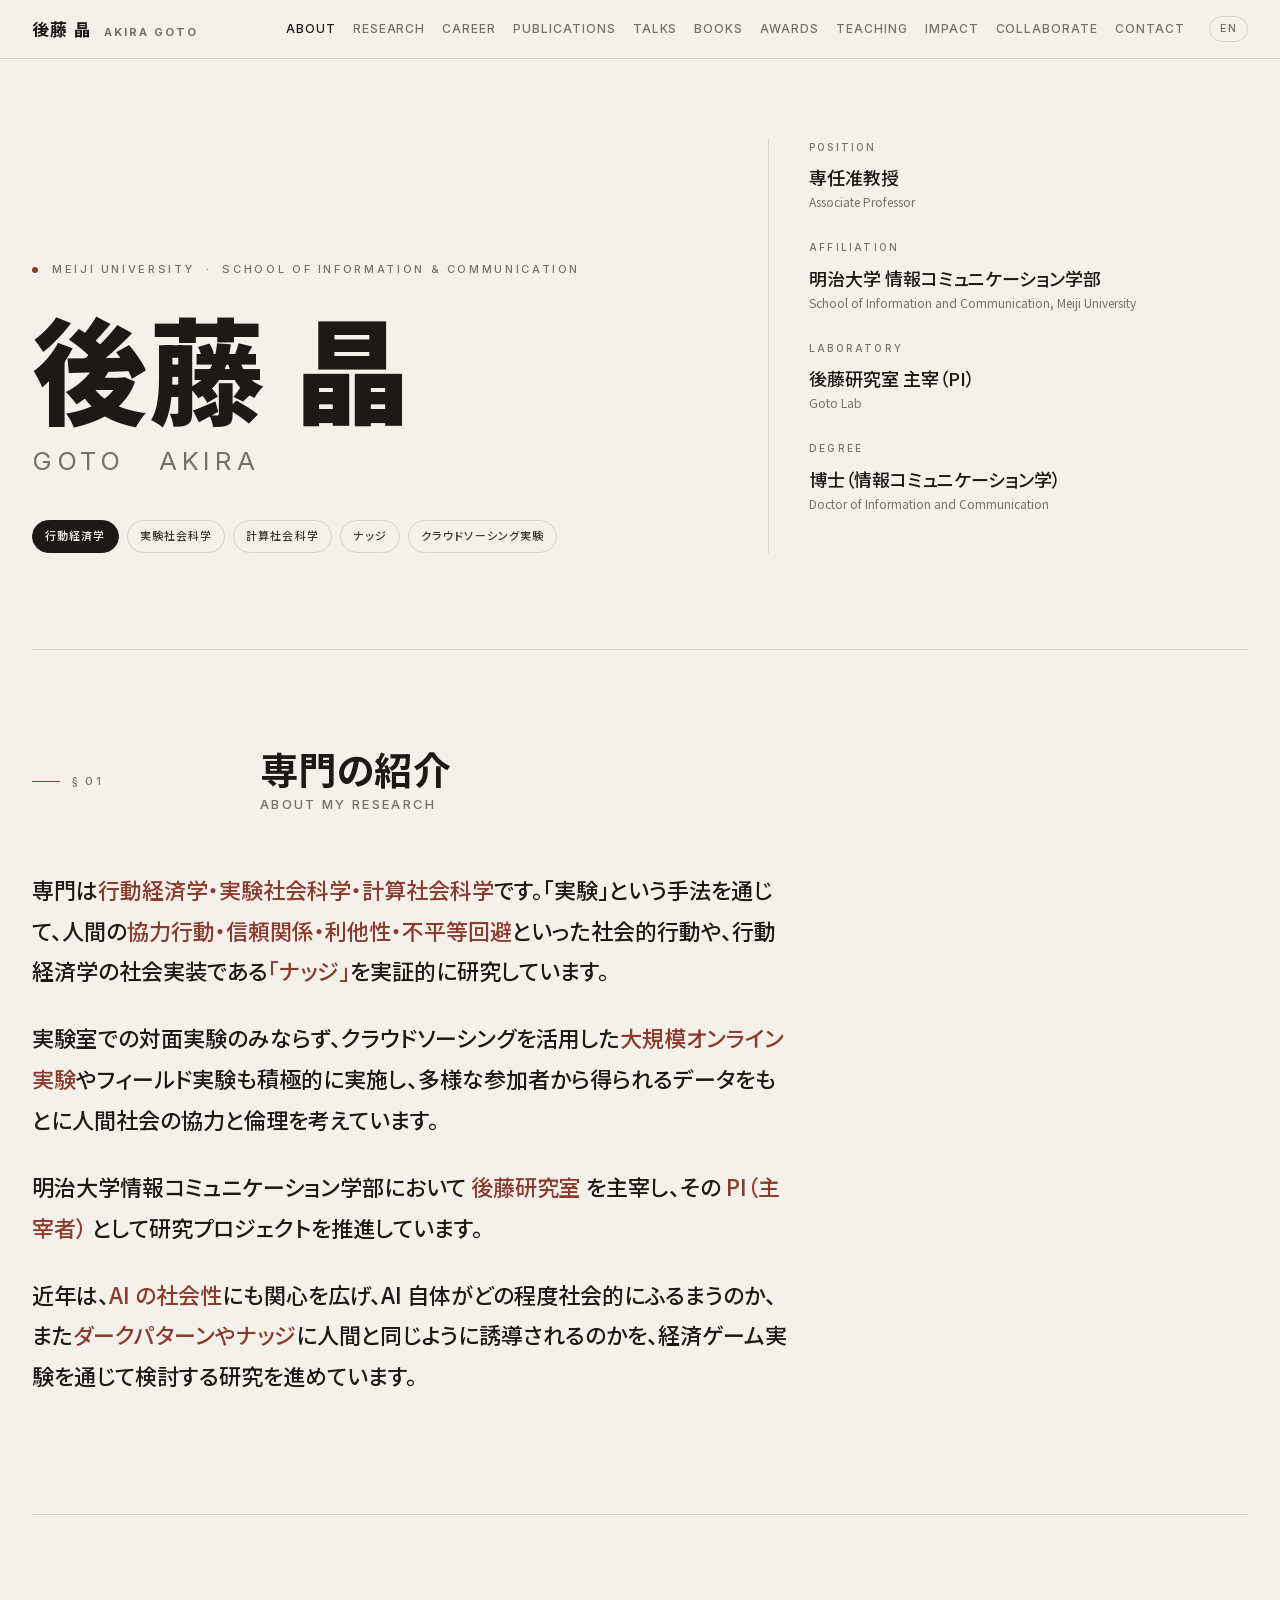
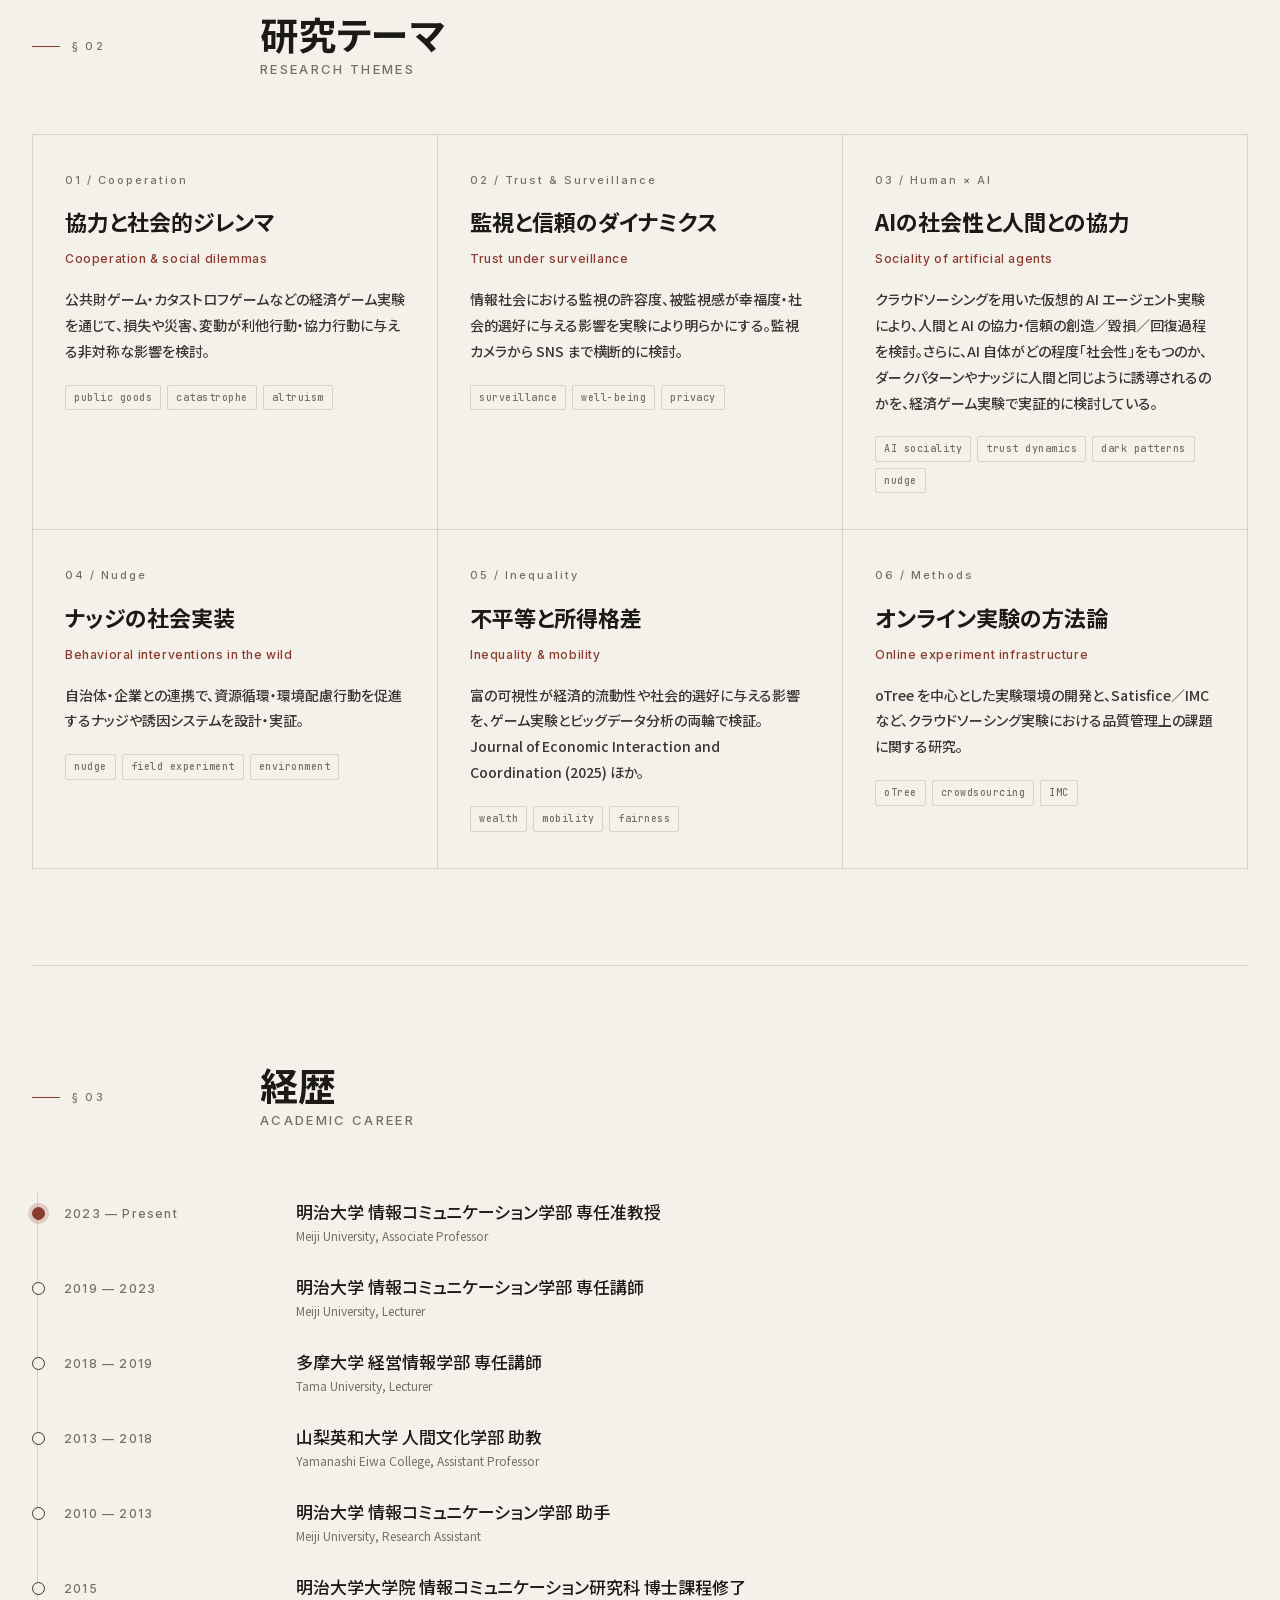
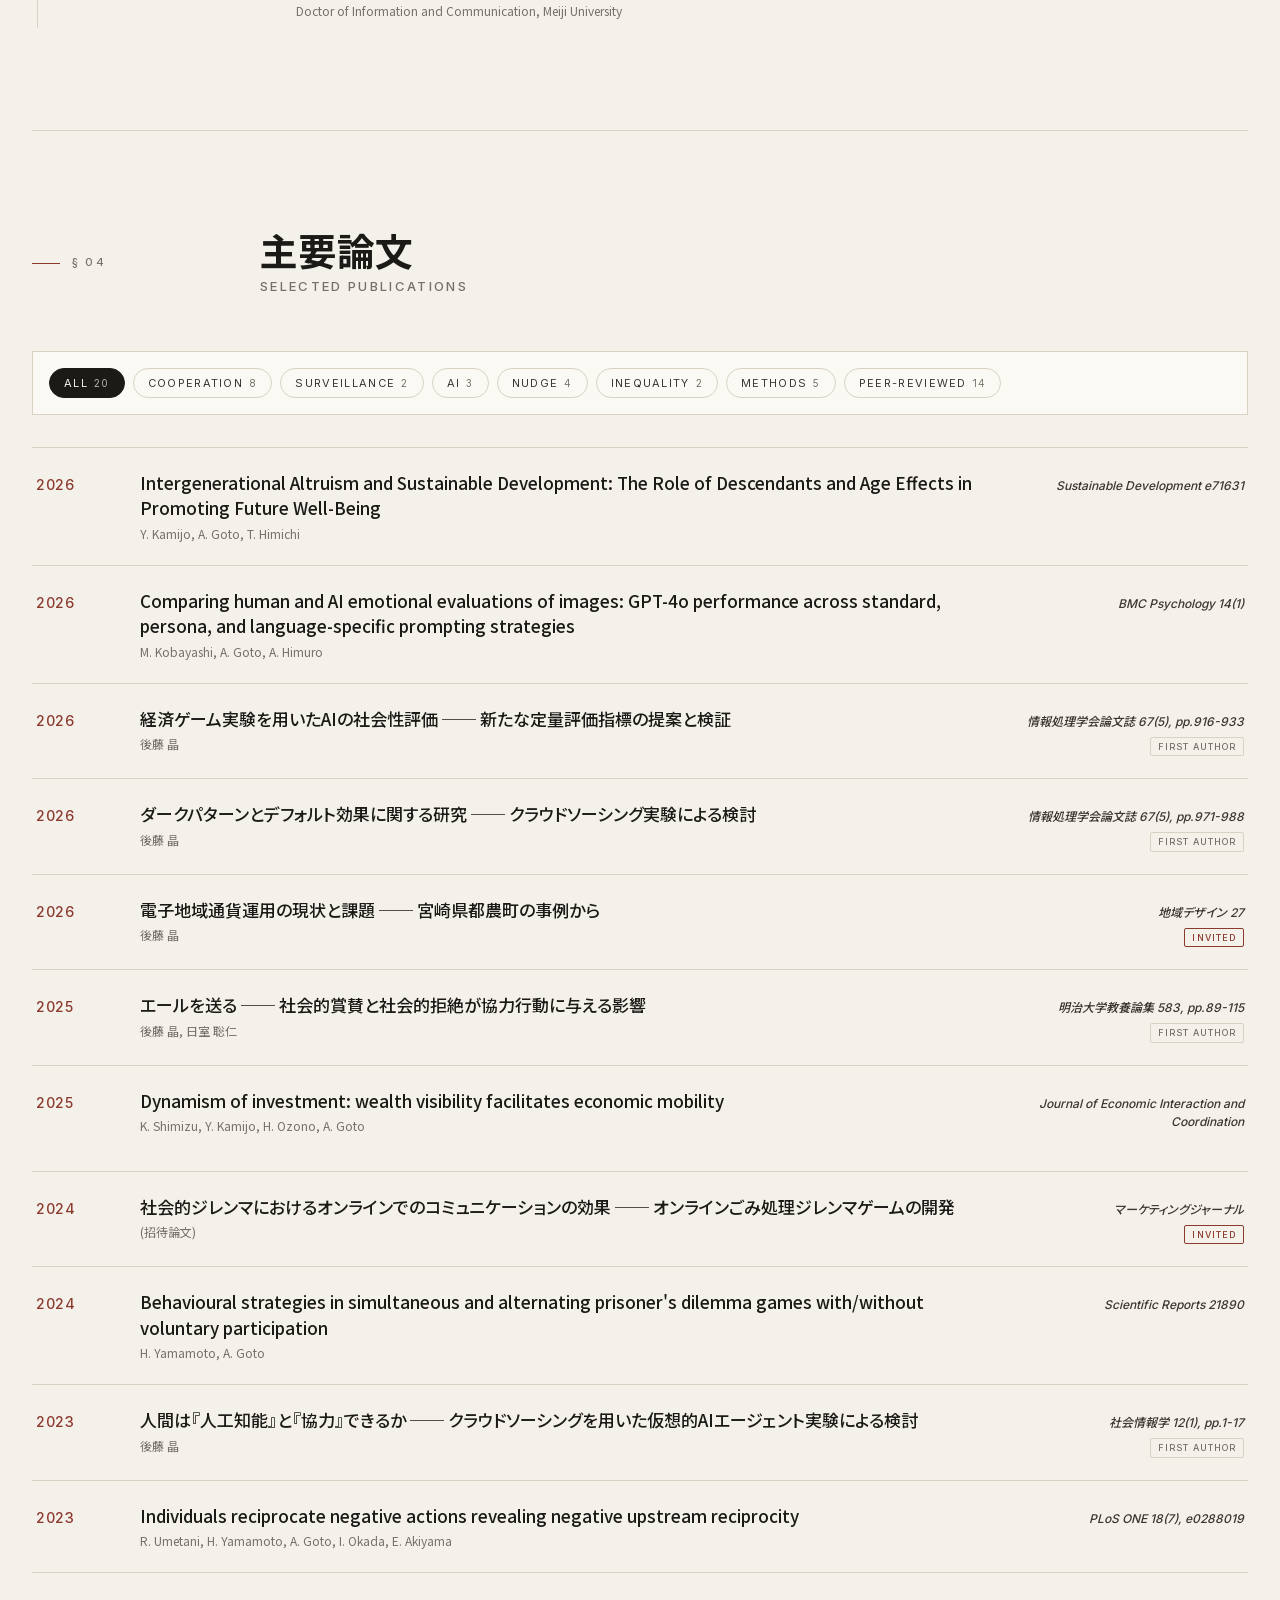
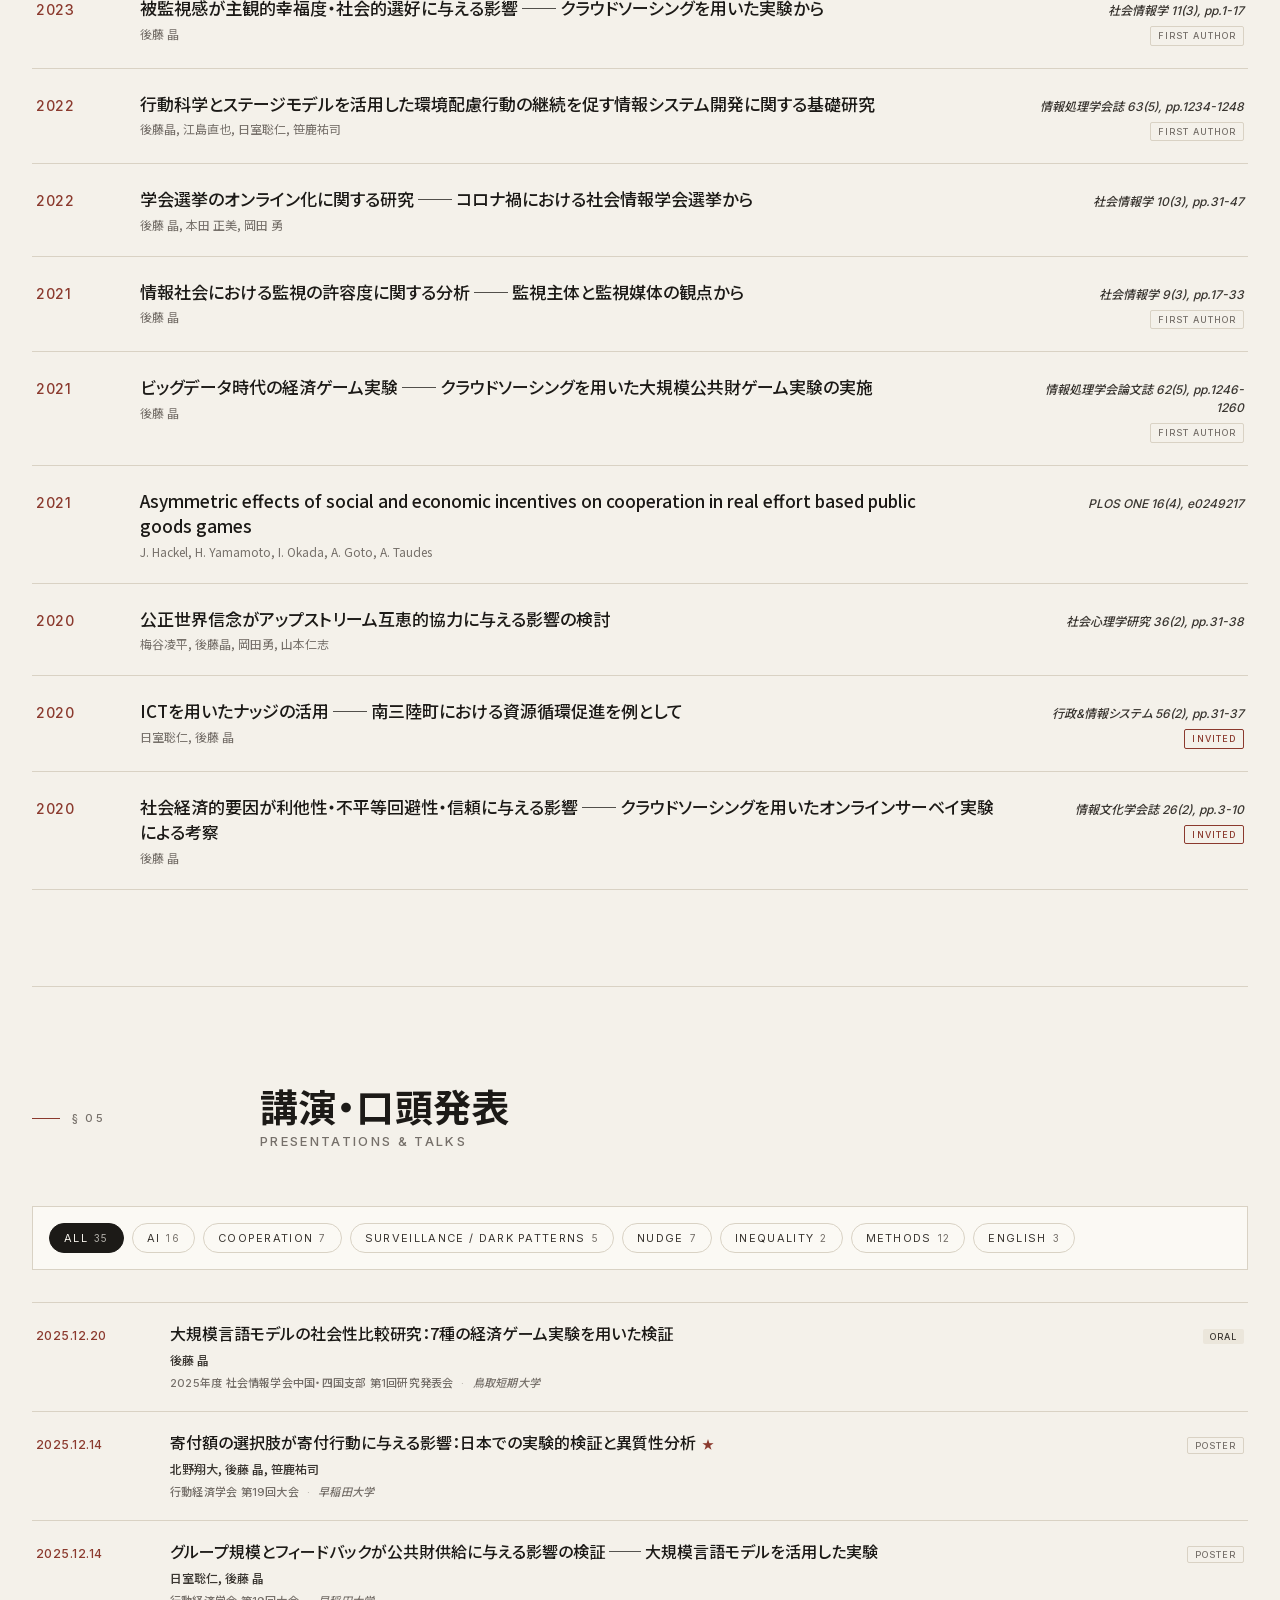
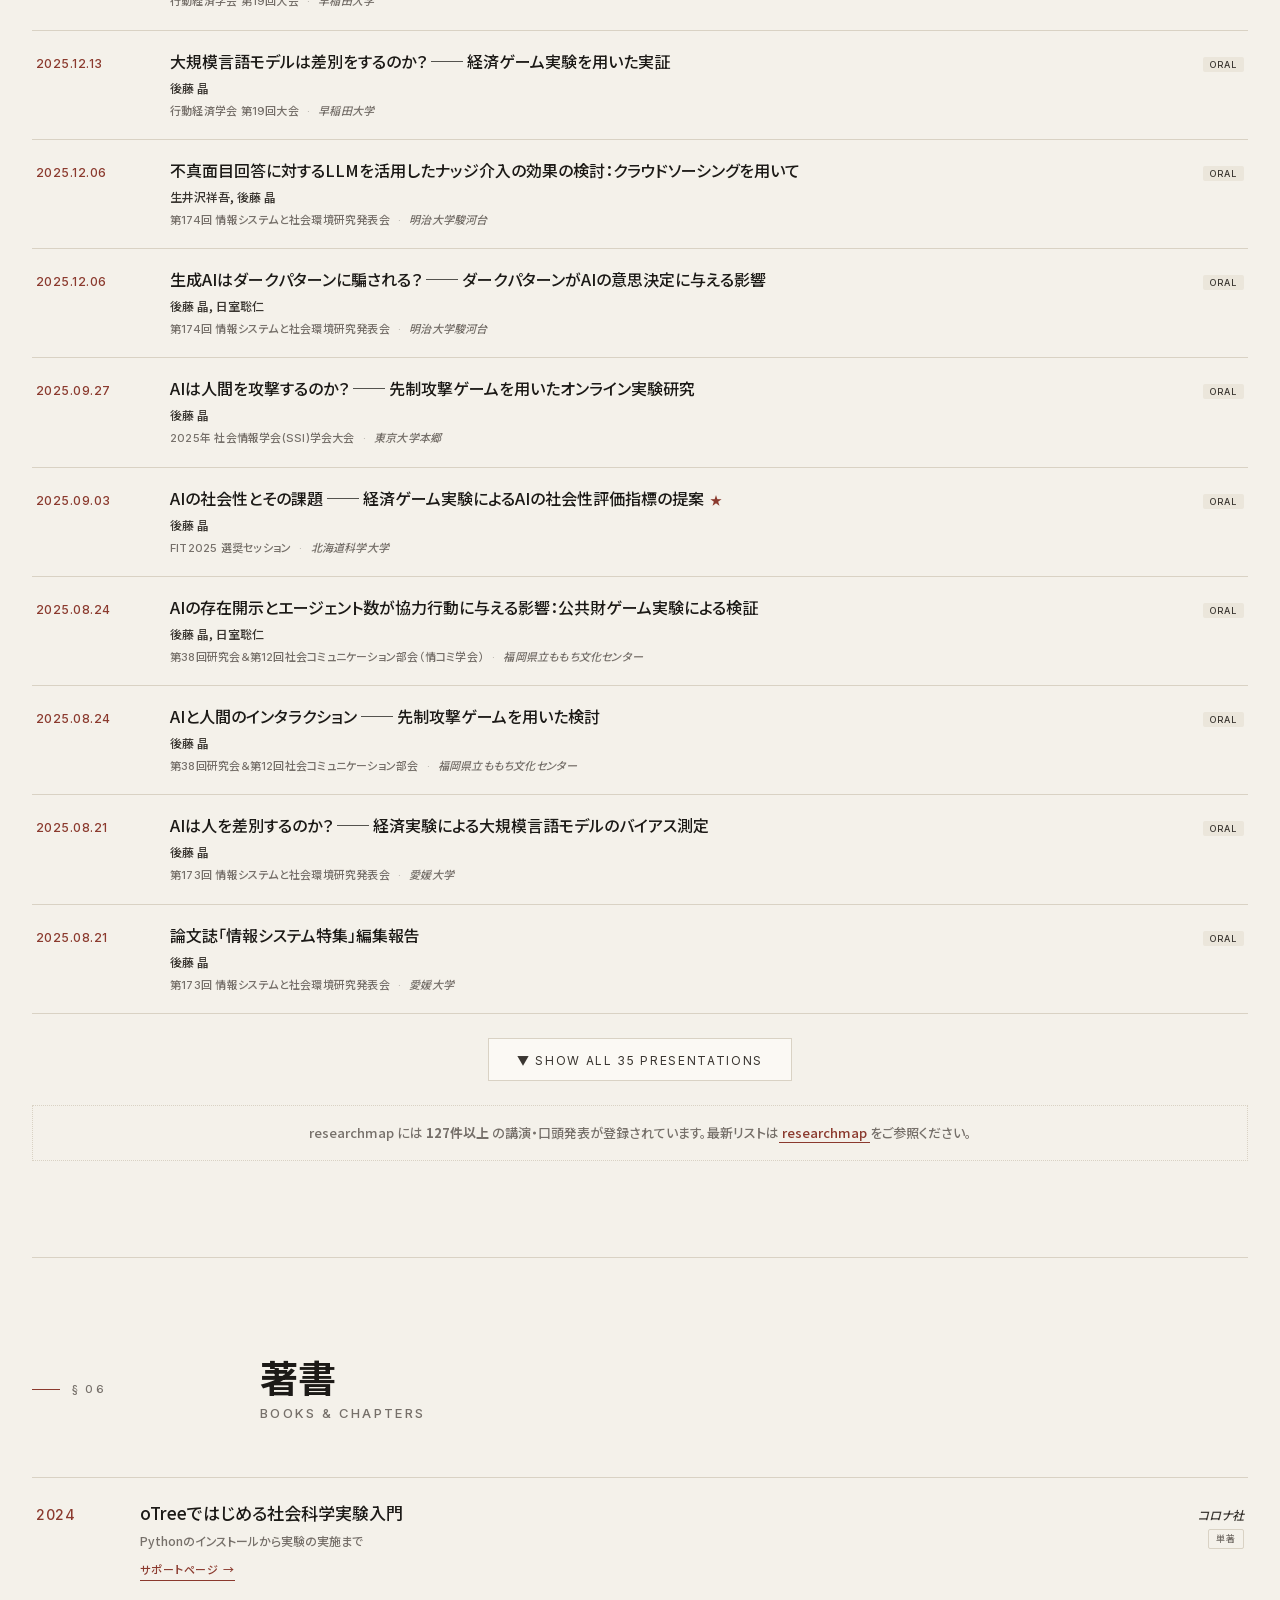
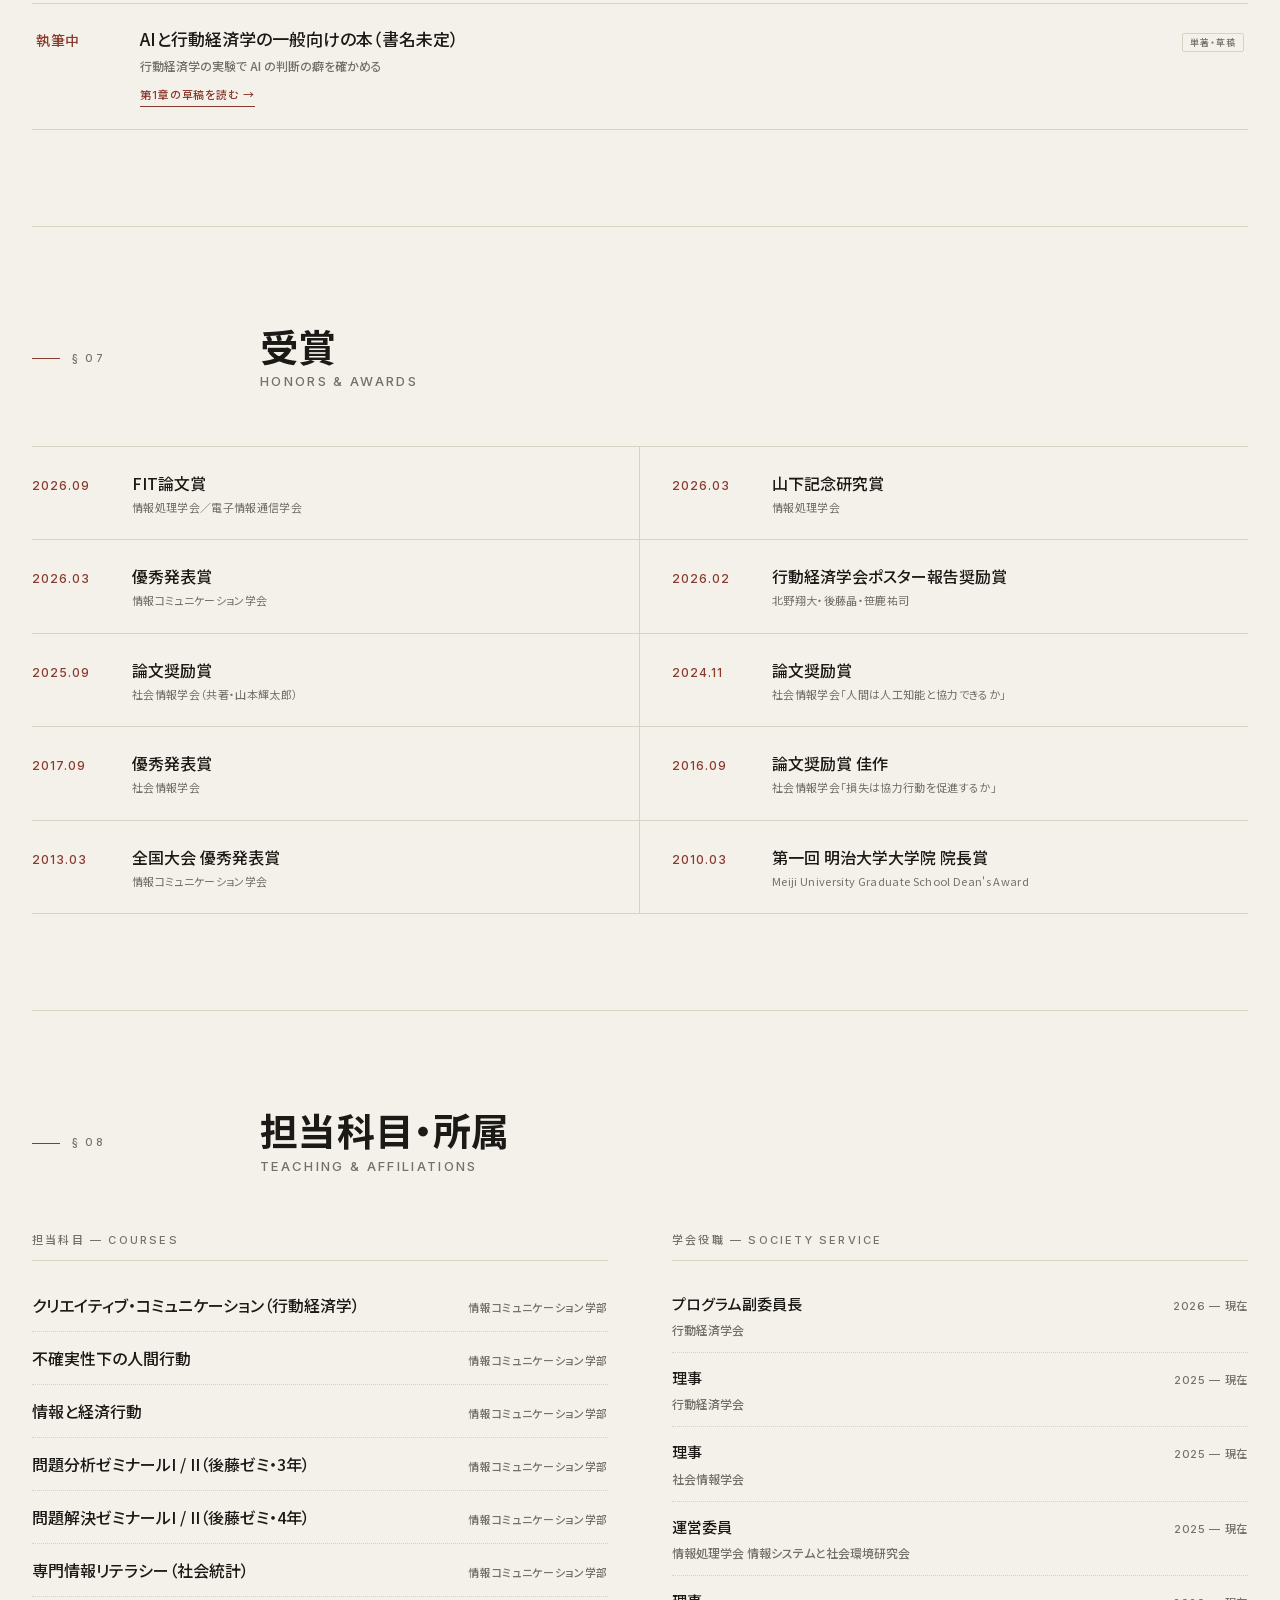
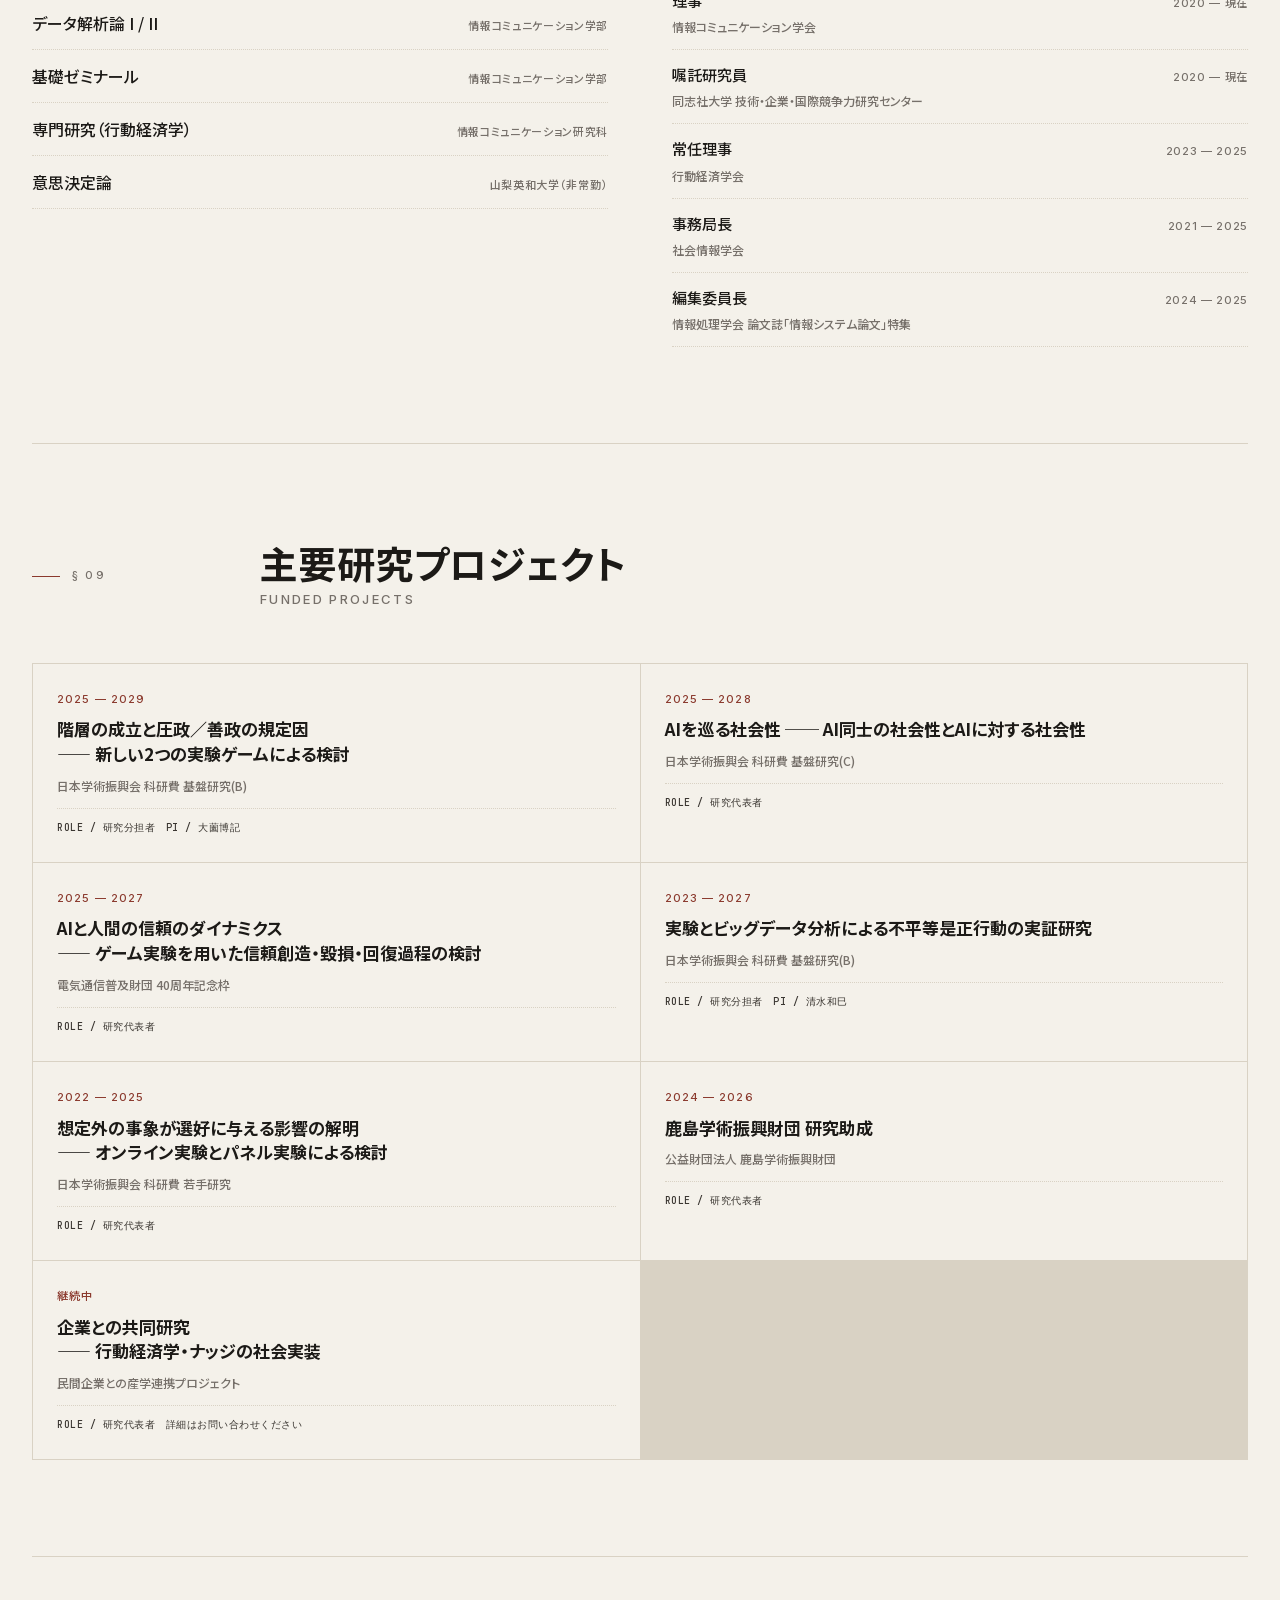
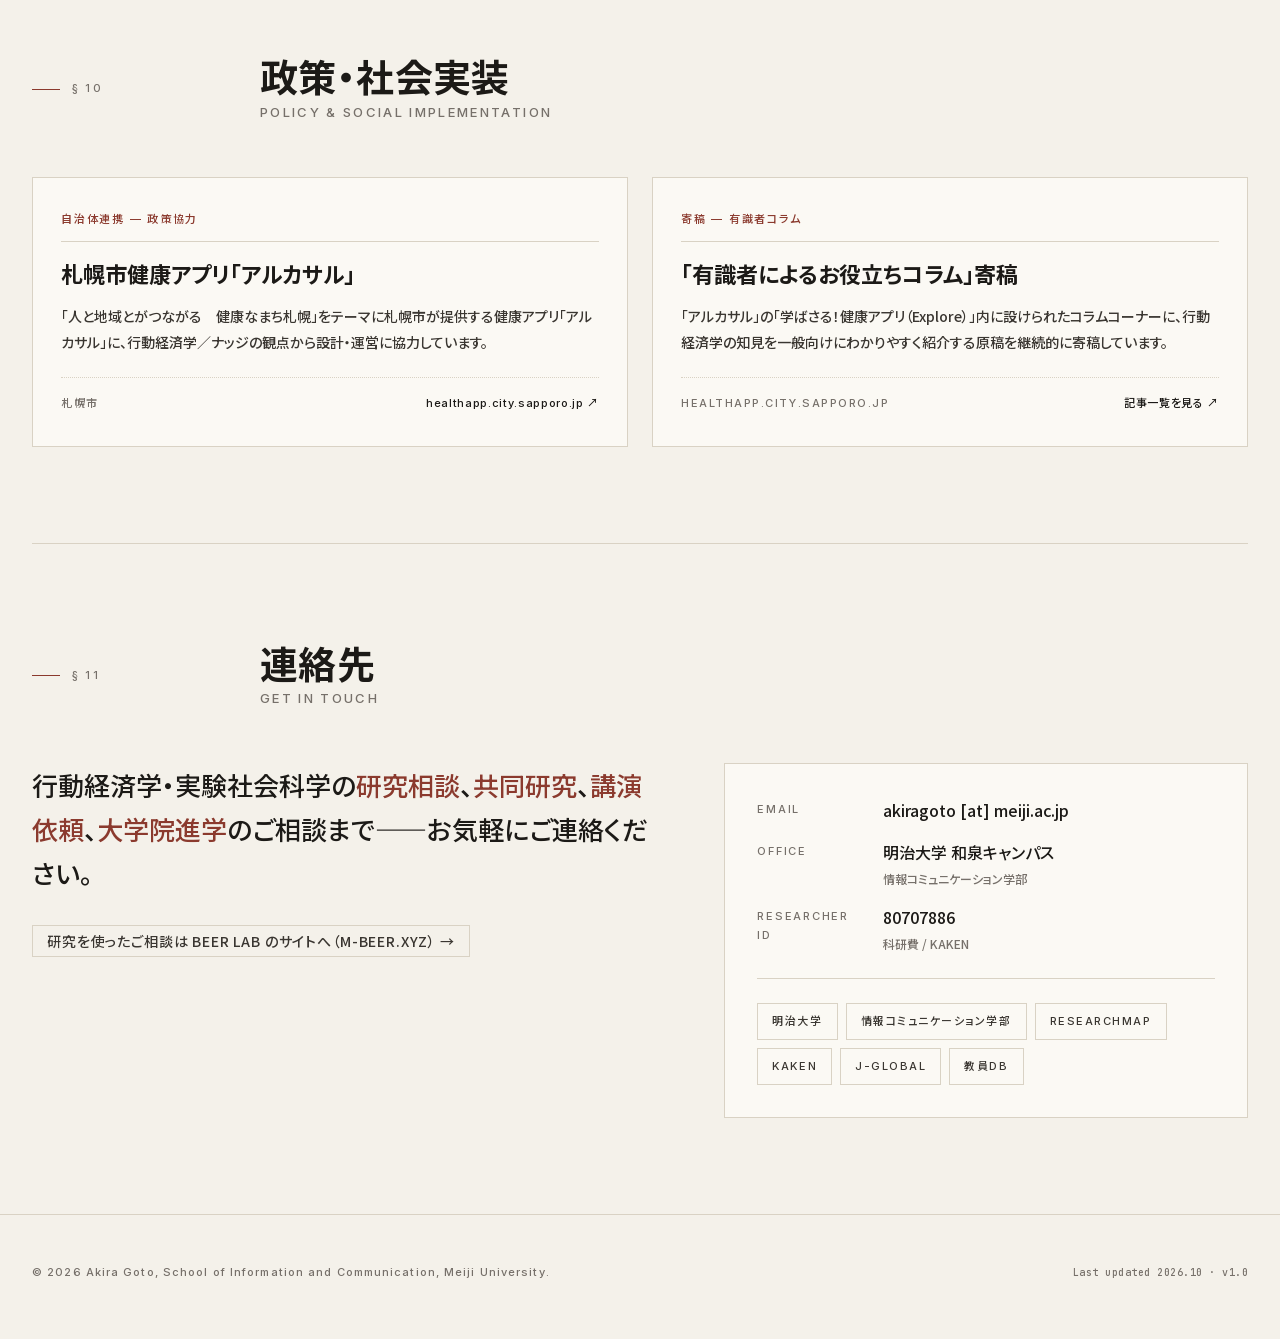
==== commit b2e0b9d6: "トップの著書の節に執筆中の本（第1章の草稿）への行を追加 Co-Authored-By: Claude Opus 5.5 <noreply@anthropic.com> Claude-Session:" ====
--- a/index.html
+++ b/index.html
@@ -1274,6 +1274,17 @@
         <span class="b-kind">単著</span>
       </div>
     </div>
+  <div class="book-row">
+      <div class="b-yr">執筆中</div>
+      <div class="b-main">
+        <div class="b-name">AIと行動経済学の一般向けの本（書名未定）</div>
+        <div class="b-sub">行動経済学の実験で AI の判断の癖を確かめる</div>
+        <a class="book-support-link" href="book-ai/">第1章の草稿を読む →</a>
+      </div>
+      <div class="b-meta">
+        <span class="b-kind">単著・草稿</span>
+      </div>
+    </div>
   </div>
 </section>
 
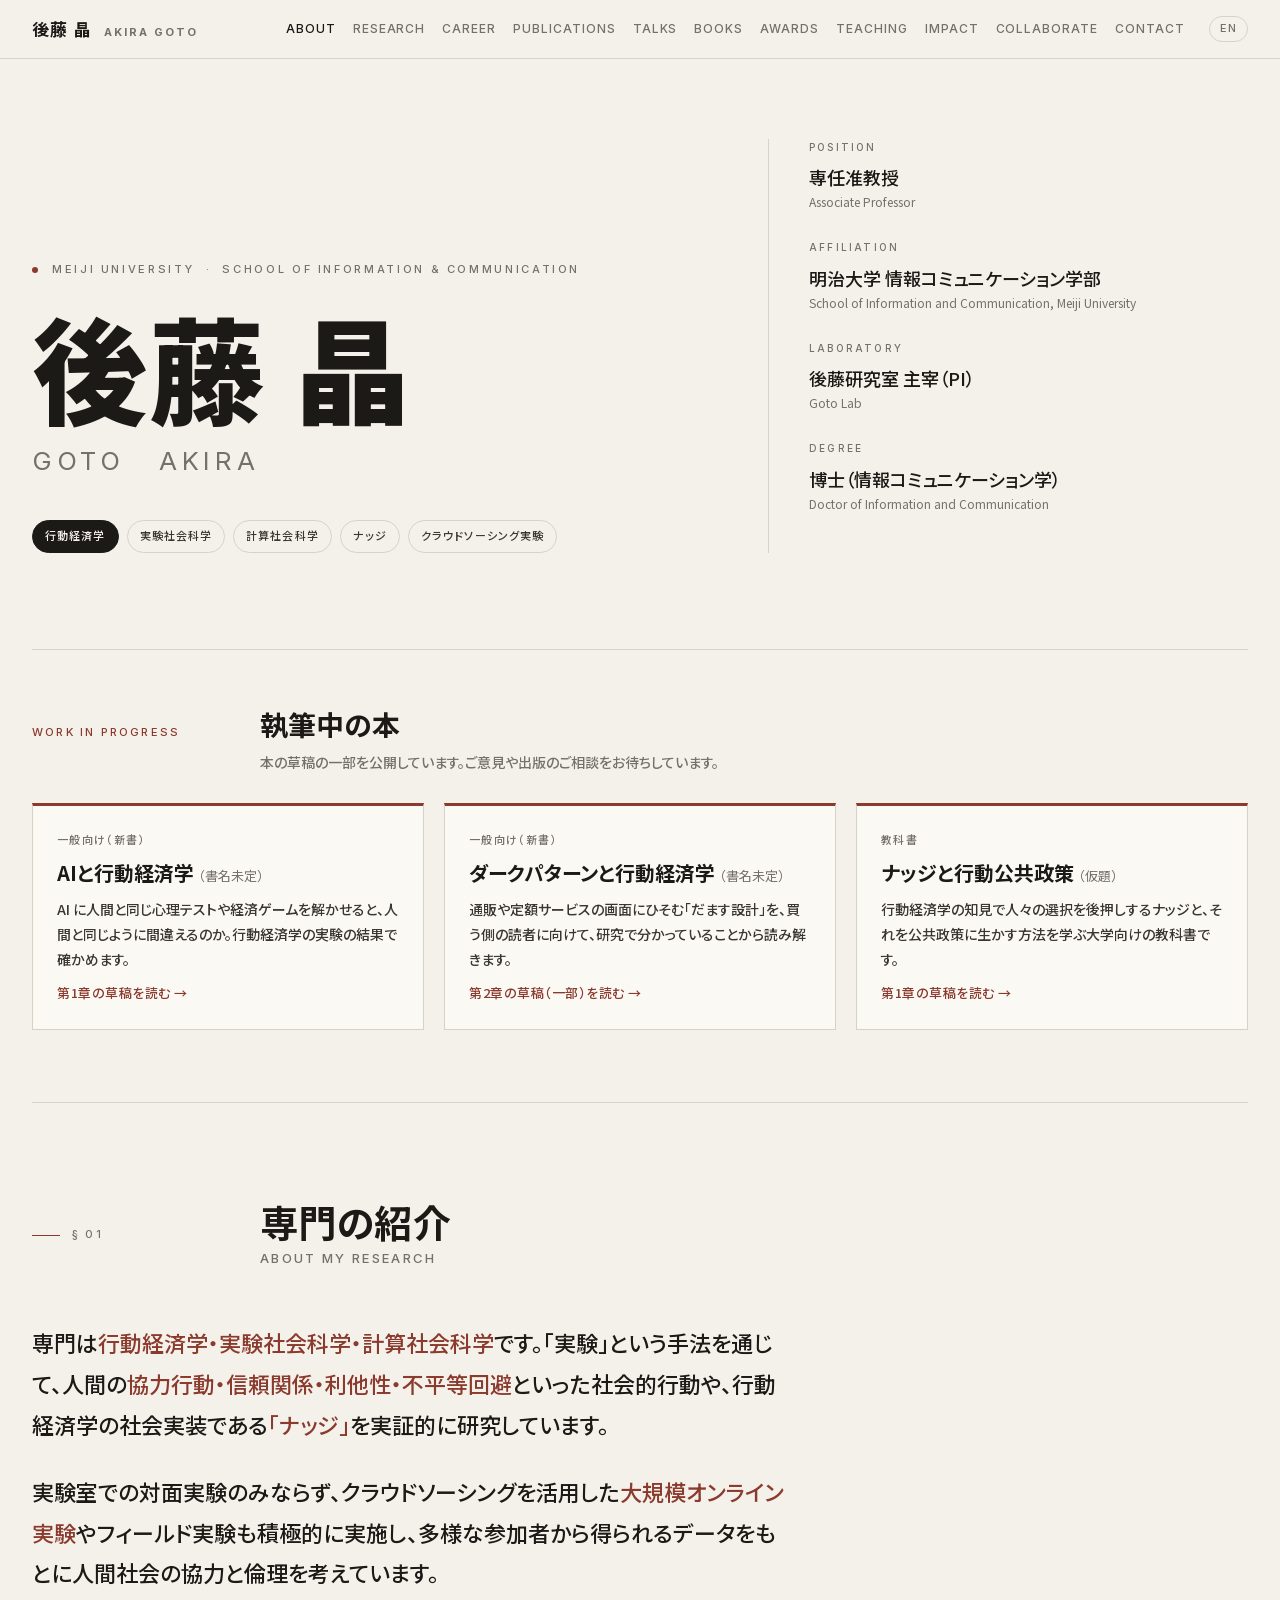
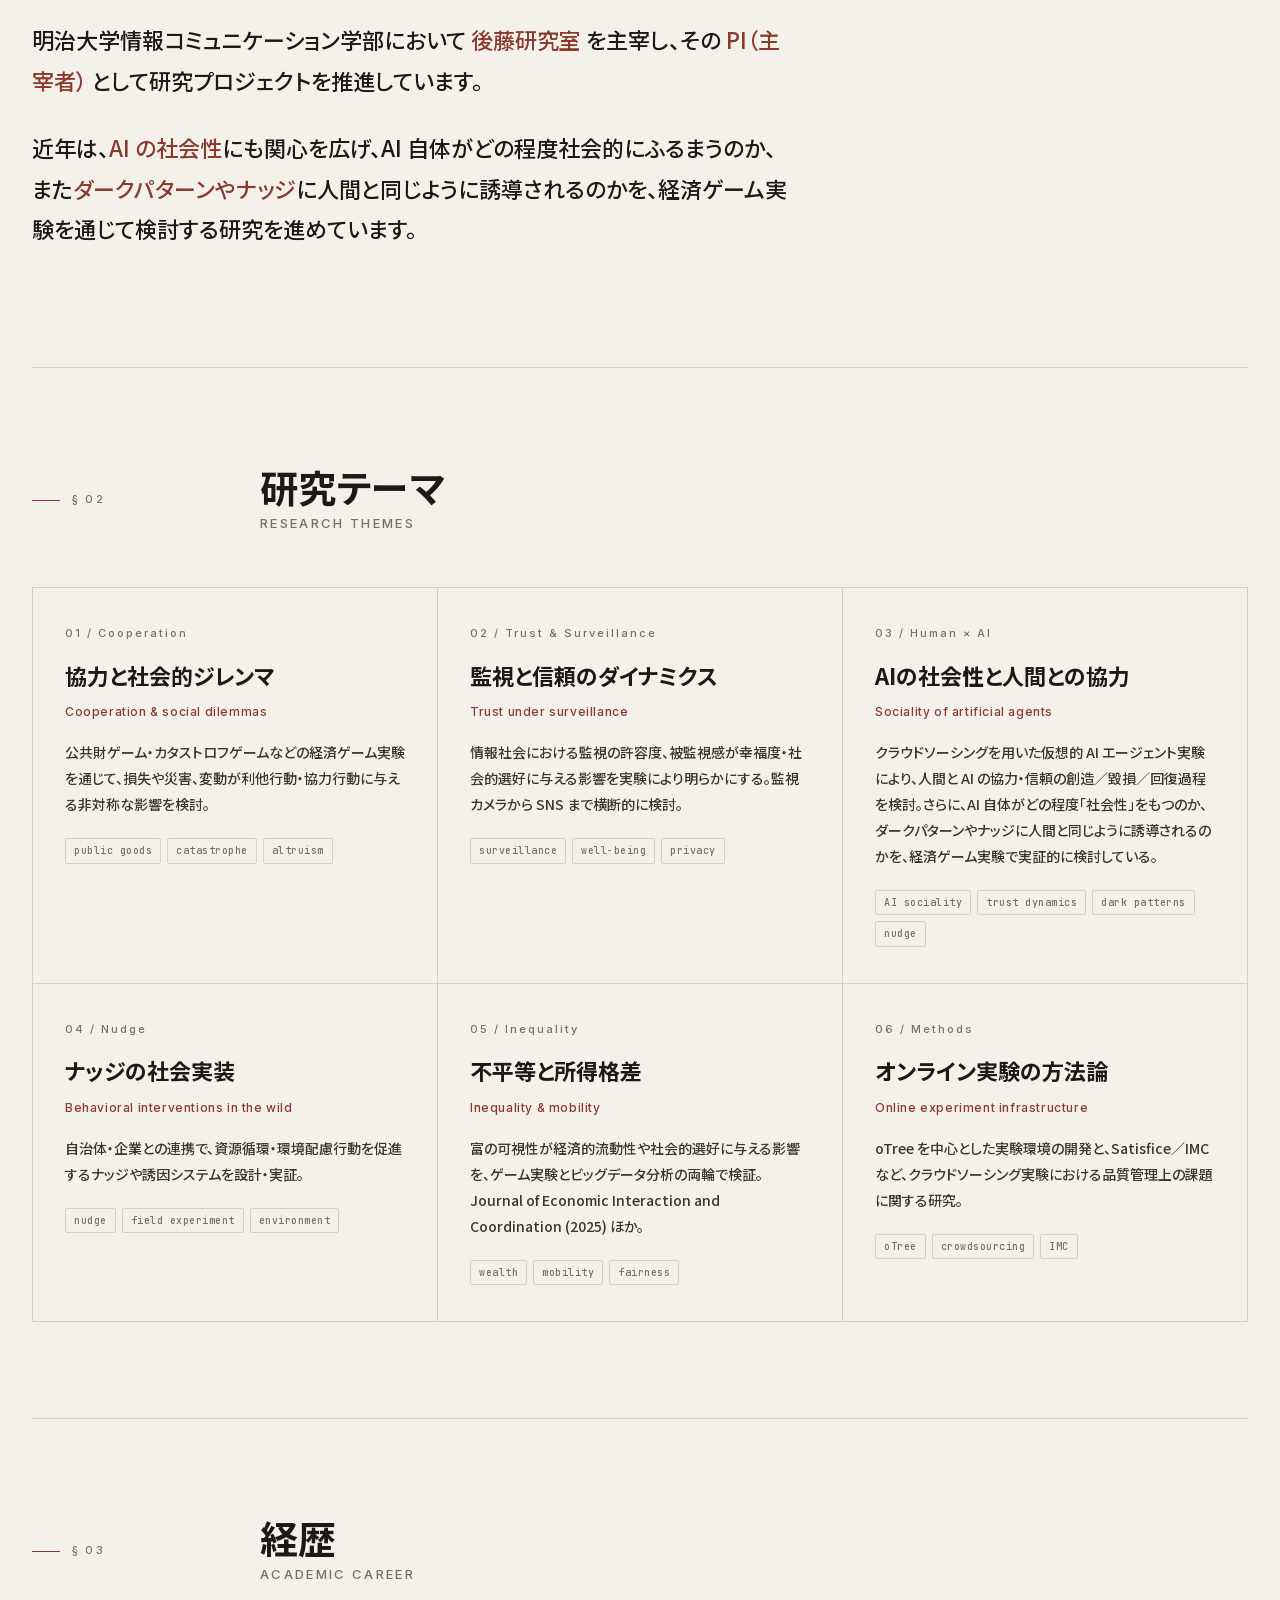
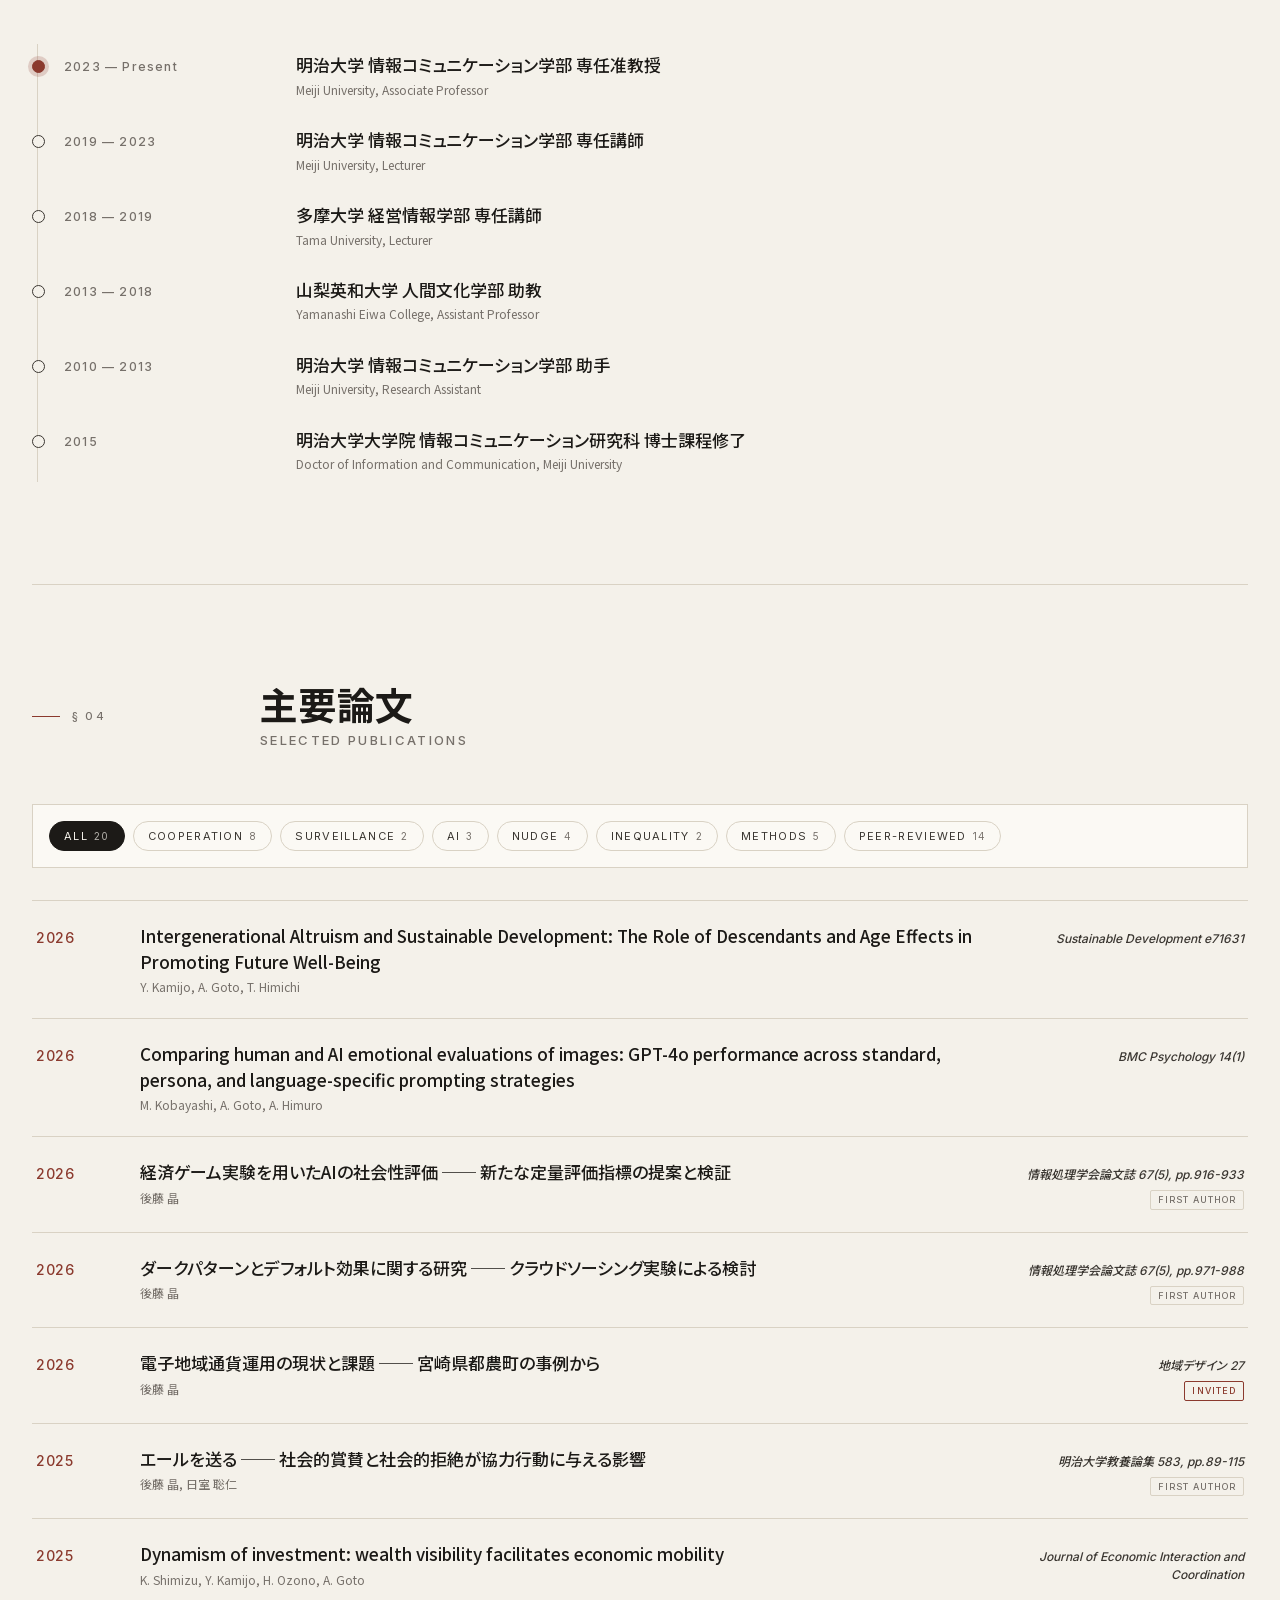
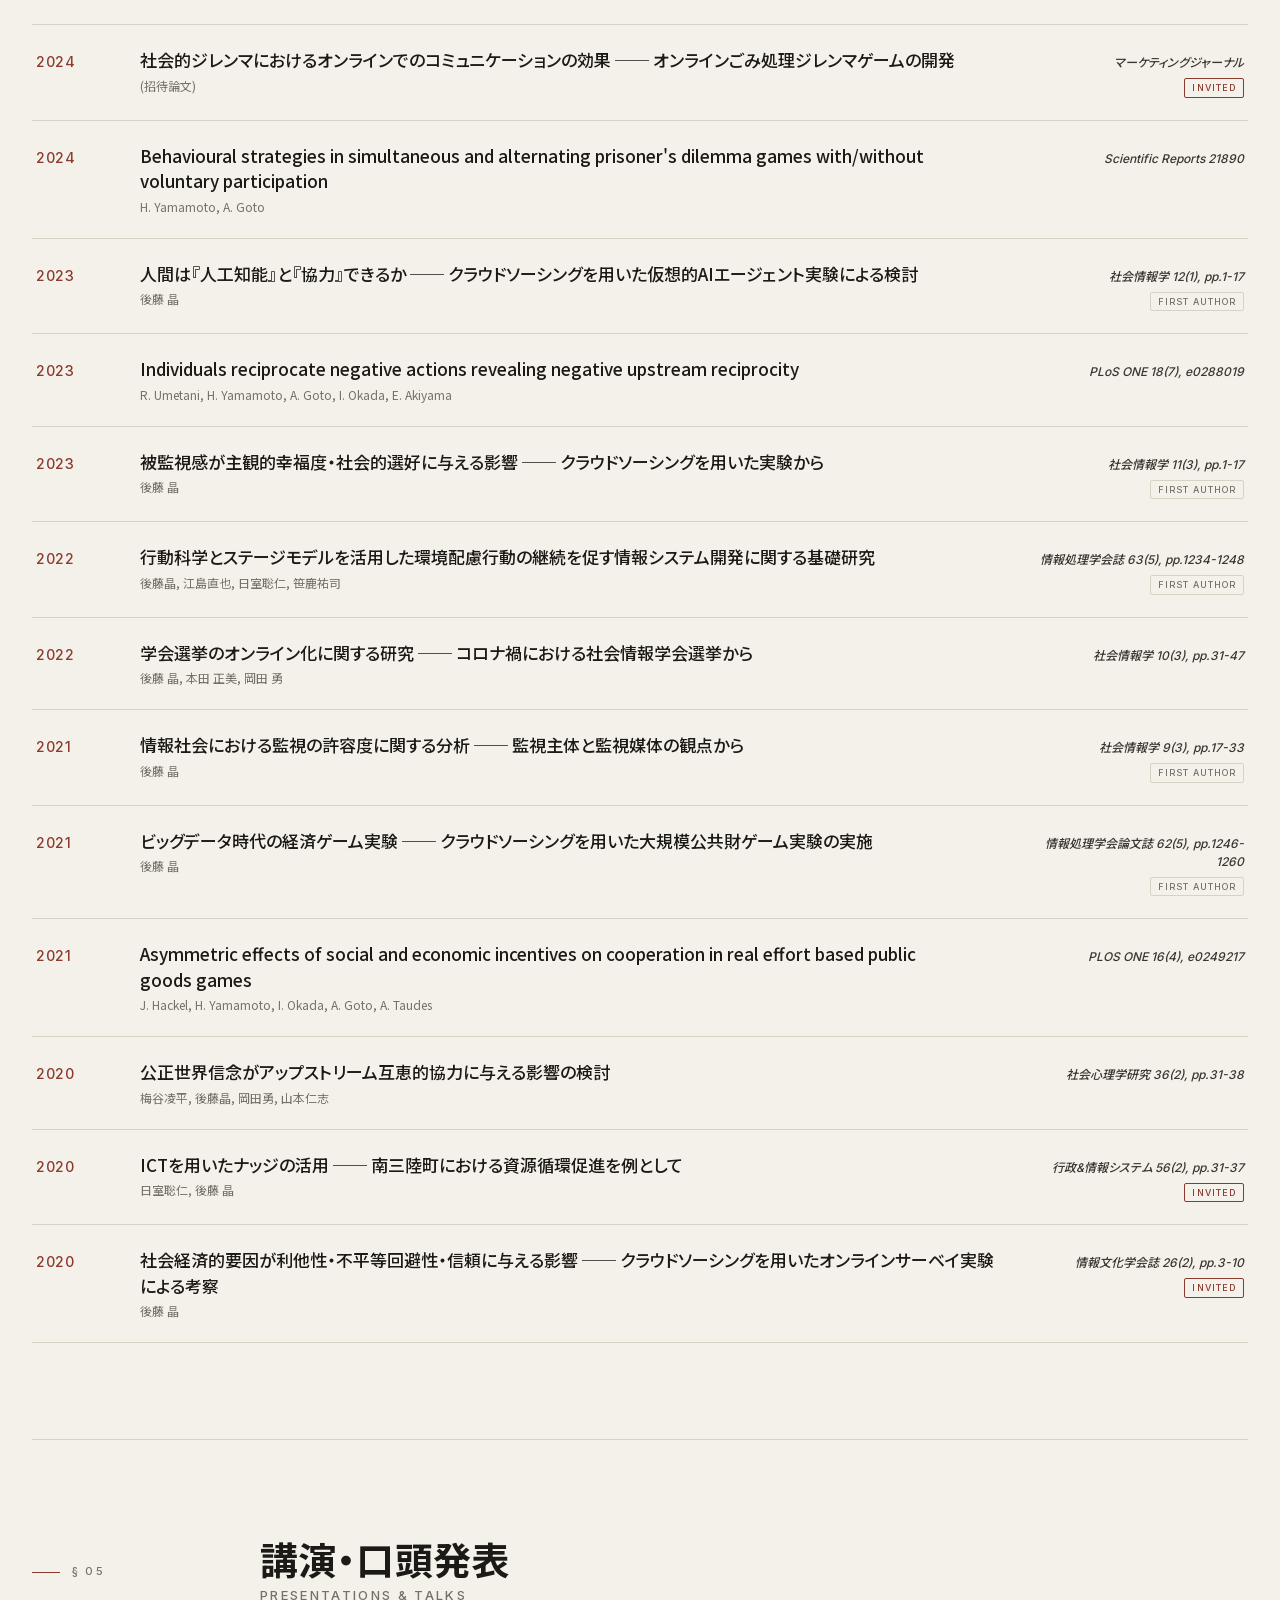
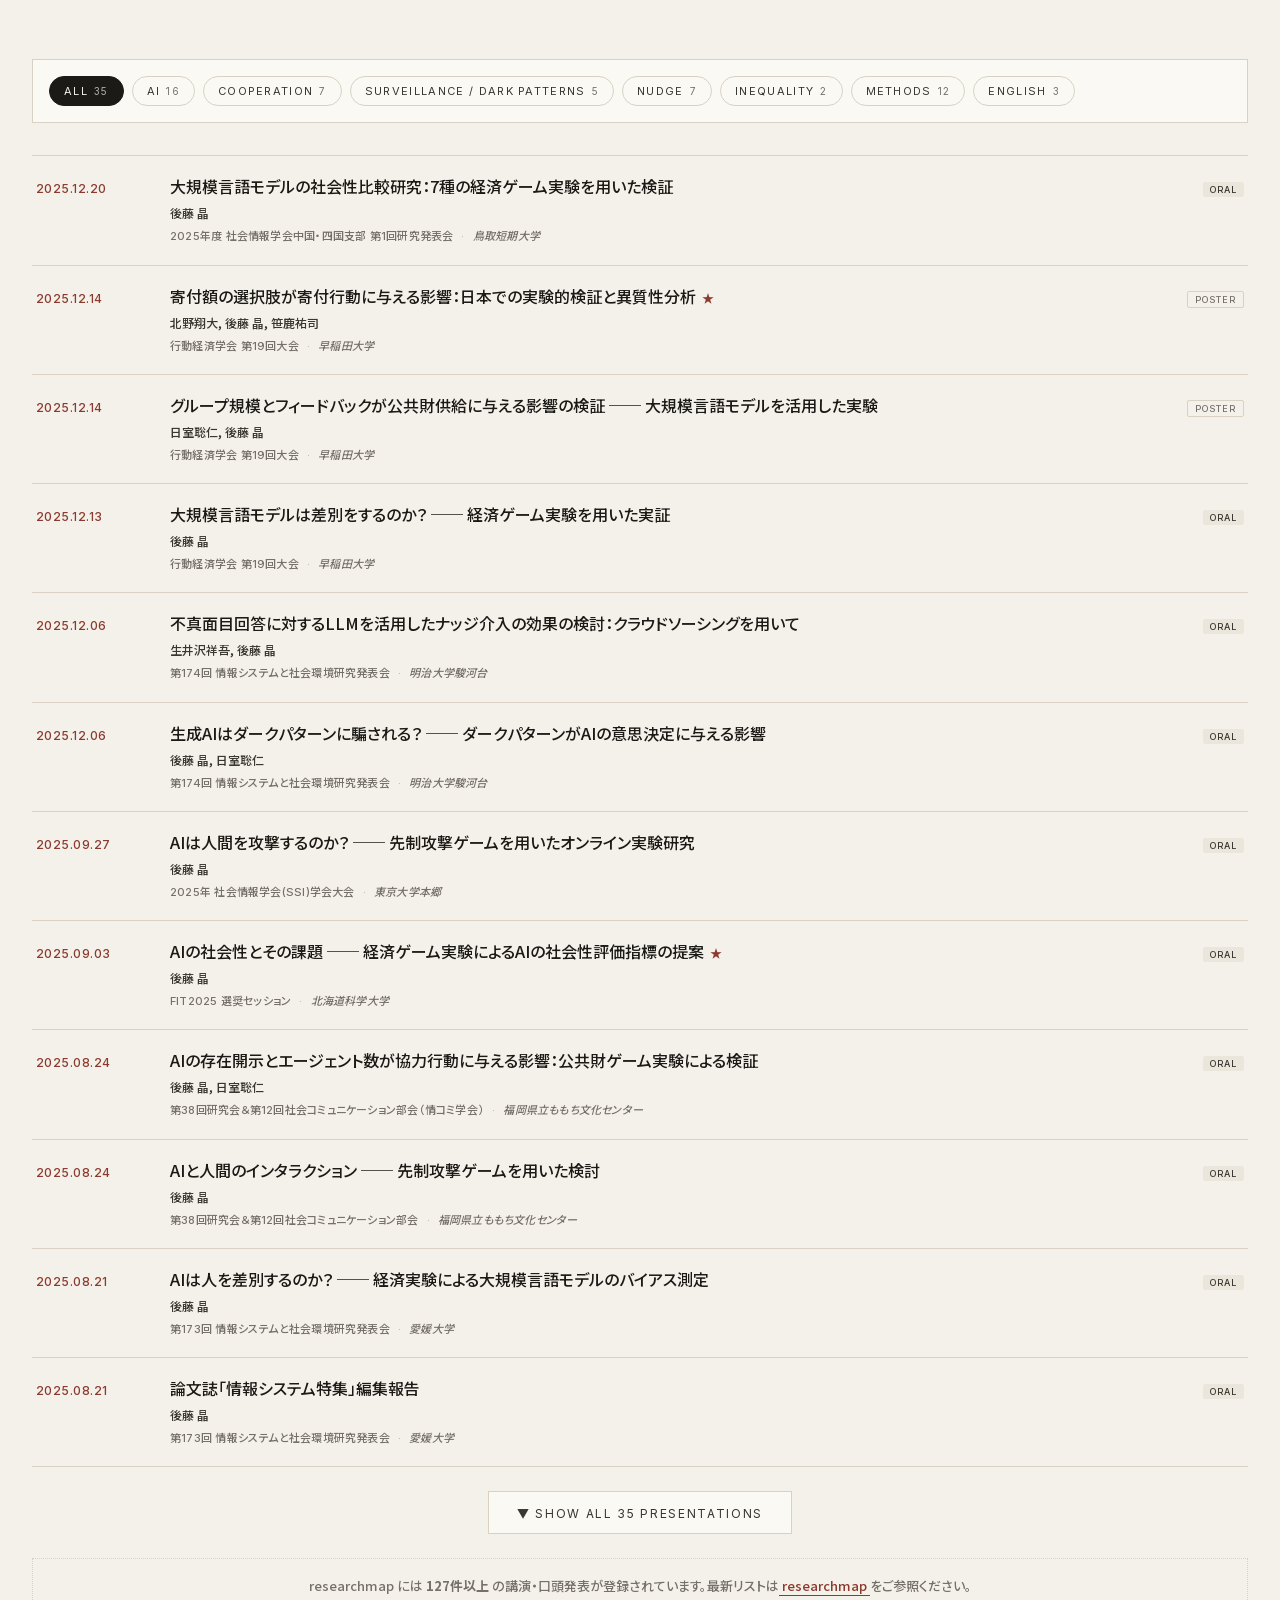
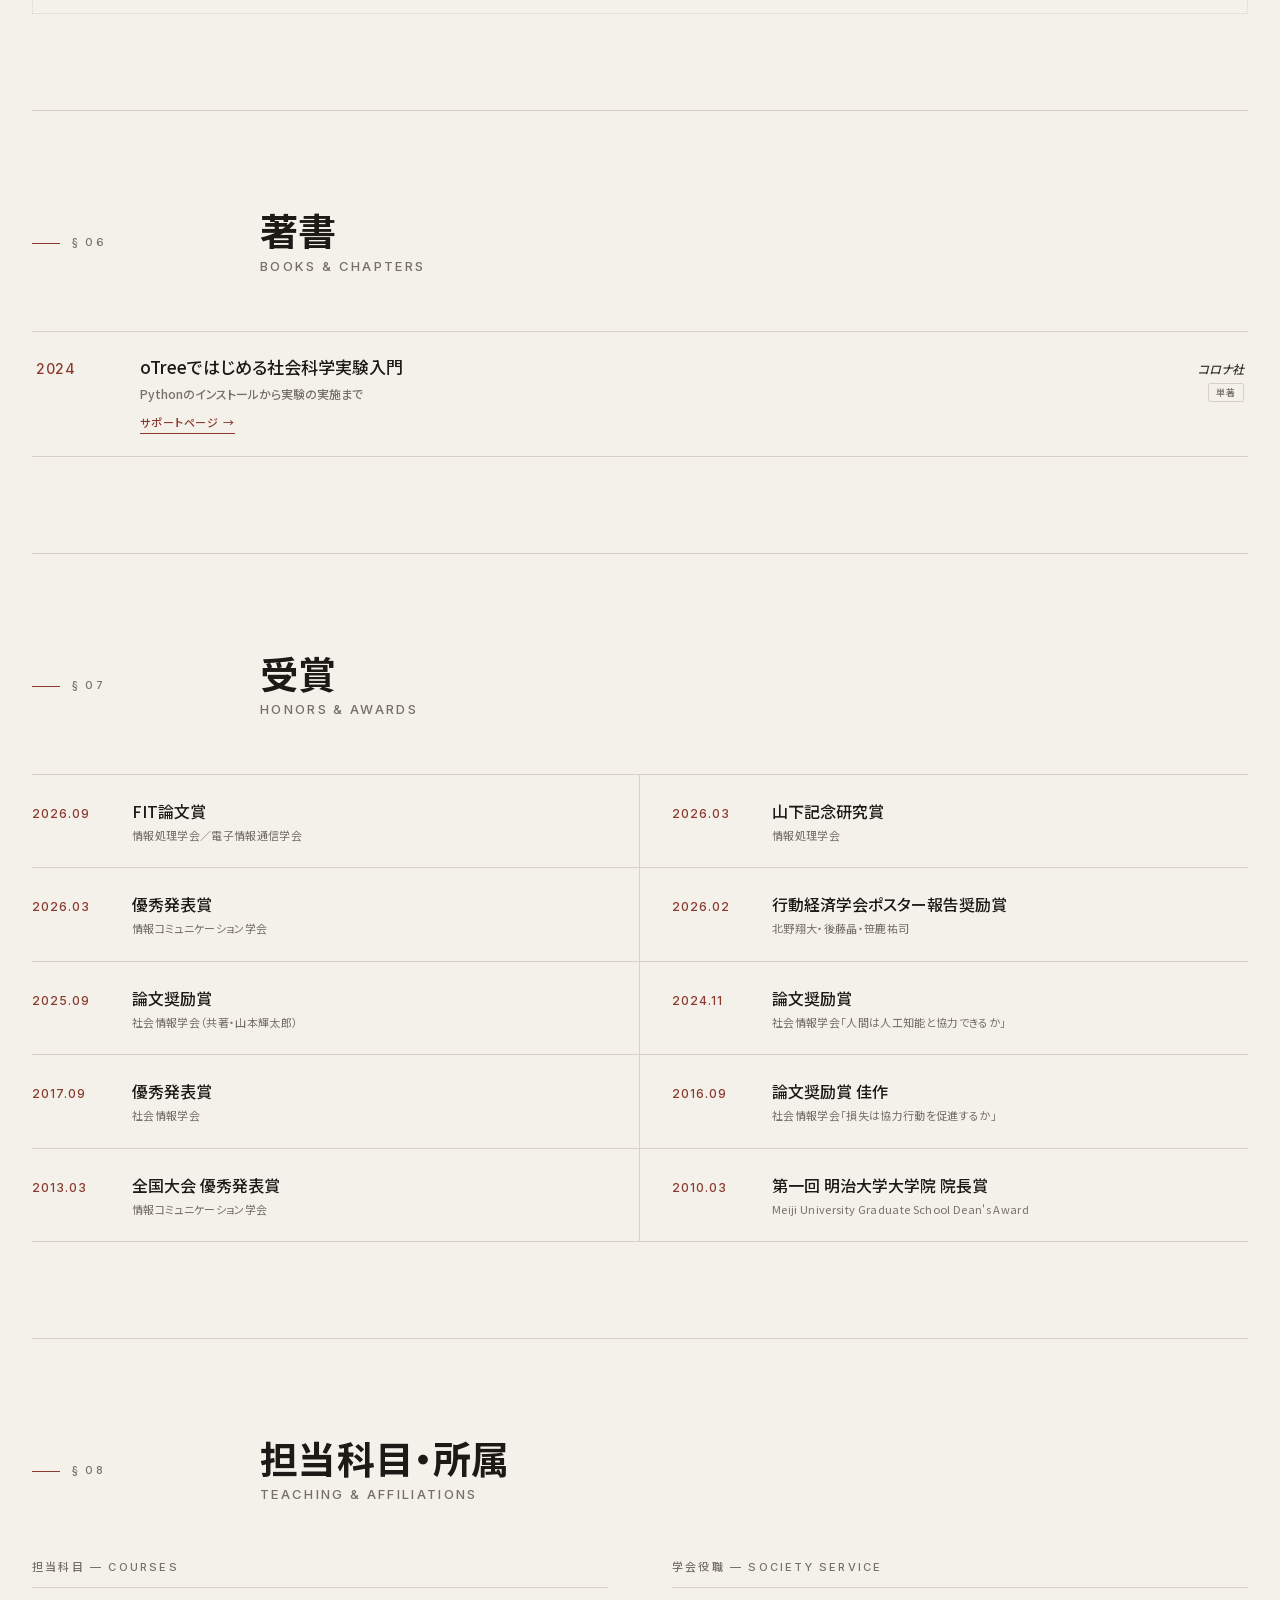
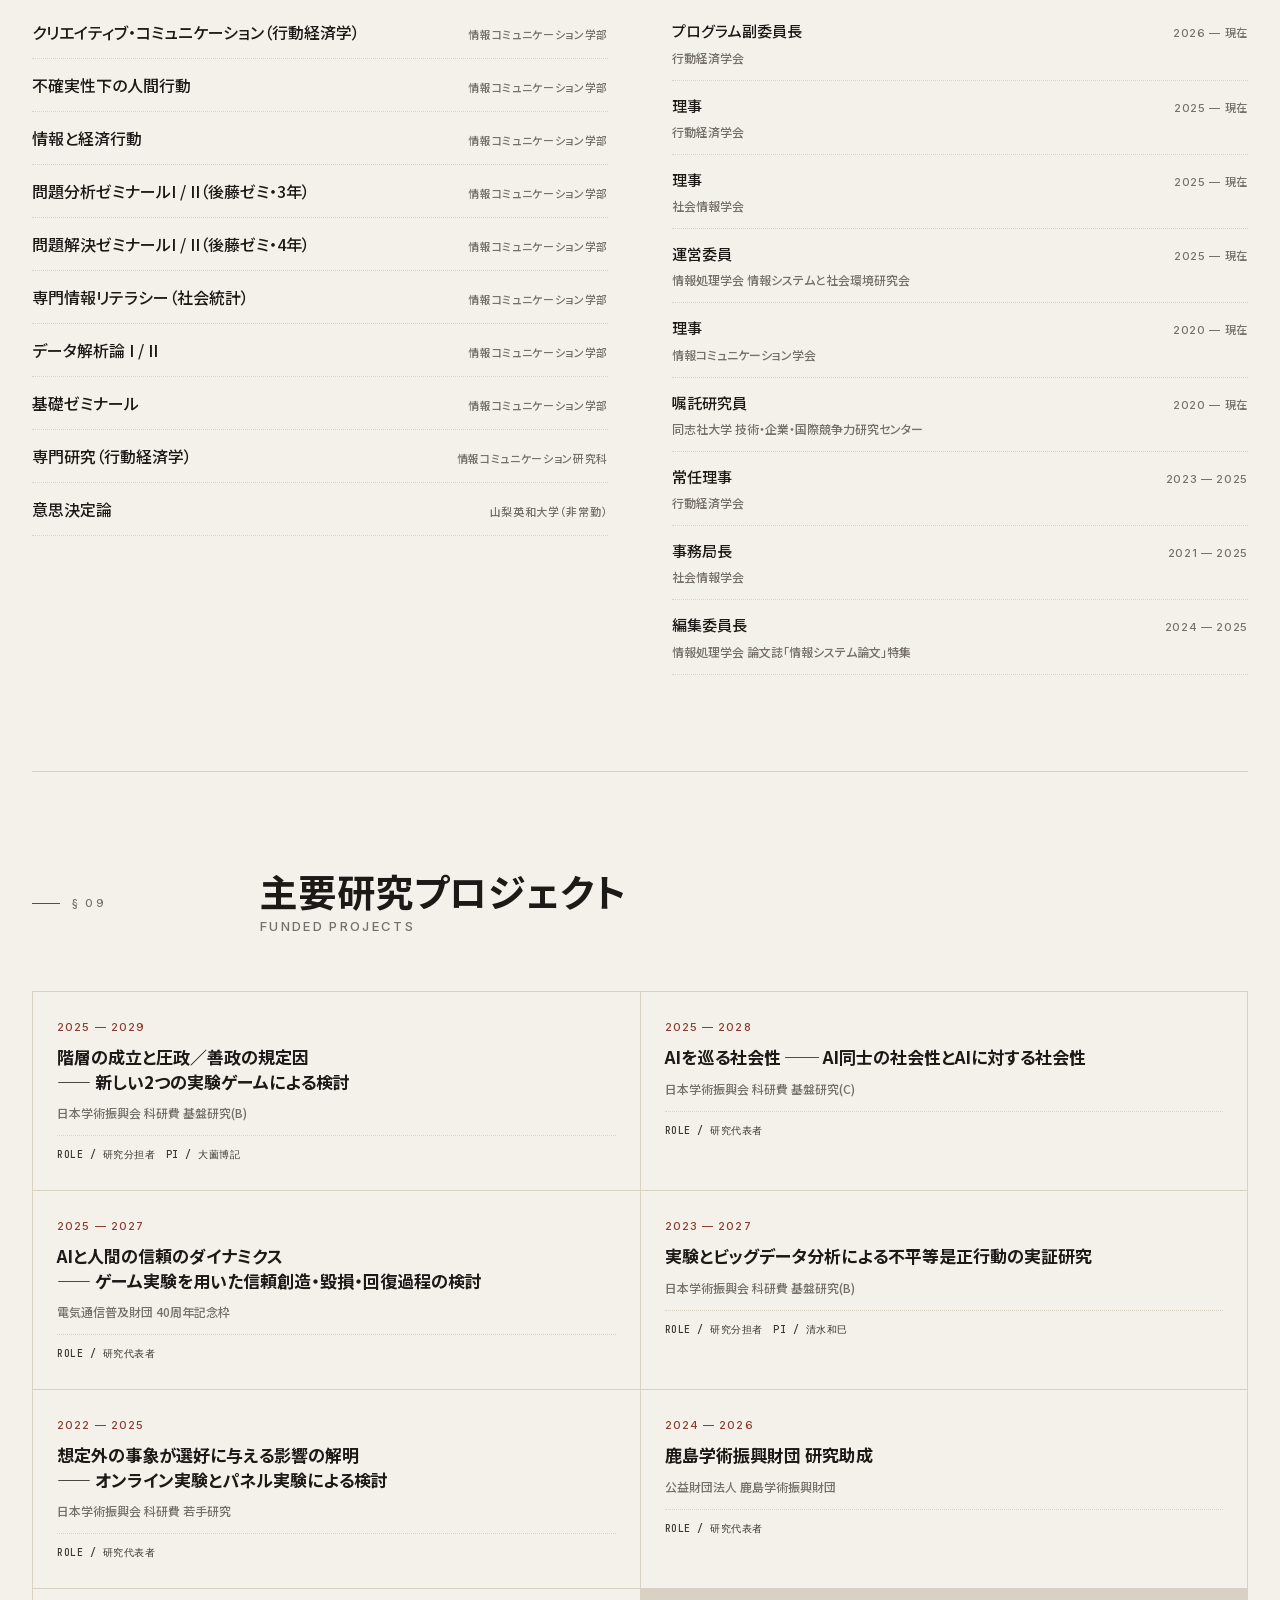
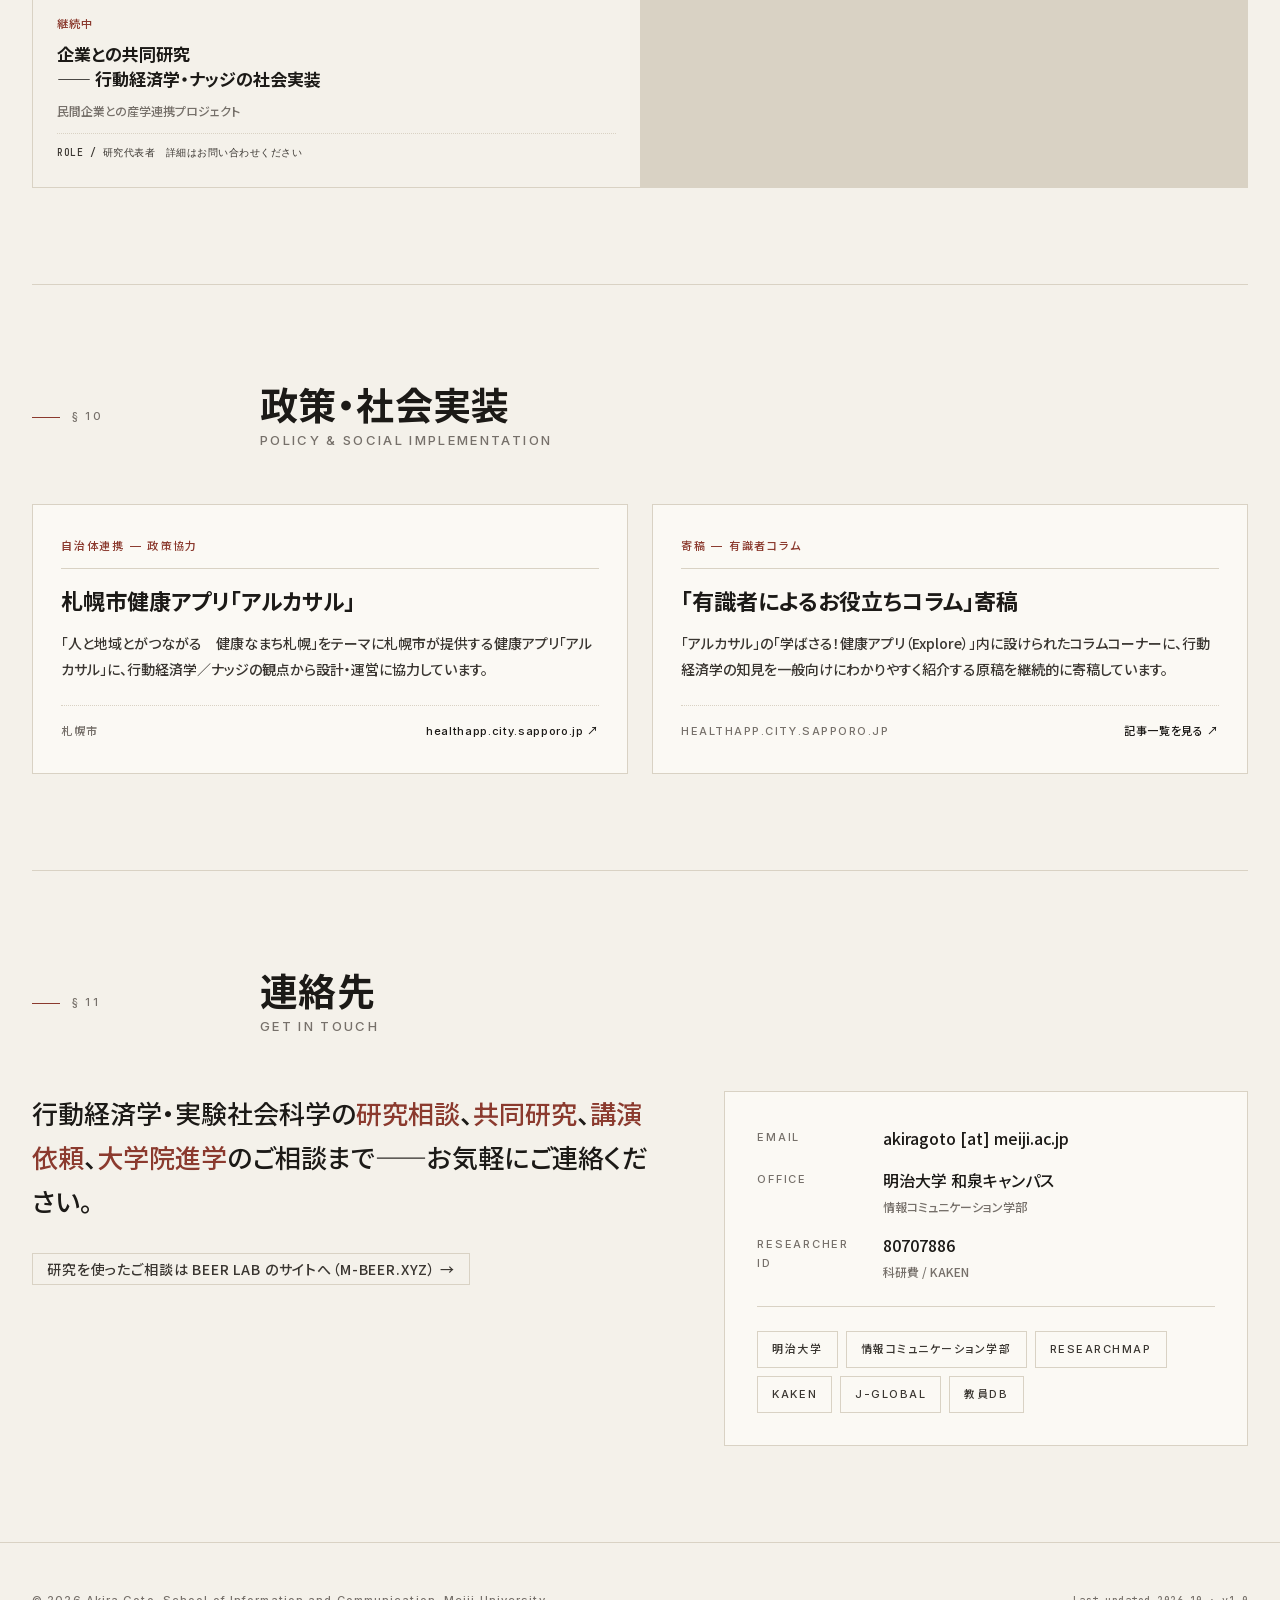
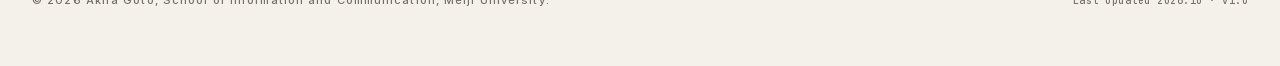
==== commit 56dfc70e: "トップに執筆中の本の帯を追加し，ダークパターンの新書とナッジの教科書の草稿の頁を追加 Co-Authored-By: Claude Opus 5.5 <noreply@anthropic.com> C" ====
--- a/index.html
+++ b/index.html
@@ -1052,6 +1052,20 @@
   .top-nav { gap: 17px; }
   @media (max-width: 1250px) { .brand .en { display: none; } .top-nav { gap: 13px; } }
   @media (max-width: 1080px) { .top-nav { gap: 10px; font-size: 10.5px; letter-spacing: 0.04em; } .topbar-inner { gap: 14px; } }
+  .wip { padding: 56px 0 72px; border-top: 1px solid var(--rule); }
+  .wip-head { display: grid; grid-template-columns: 180px 1fr; gap: 0 48px; align-items: baseline; margin-bottom: 28px; }
+  .wip-label { font-family: var(--latin); font-size: 11px; letter-spacing: 0.2em; text-transform: uppercase; color: var(--accent); grid-row: span 2; }
+  .wip-h { font-family: var(--serif); font-weight: 700; font-size: 28px; line-height: 1.3; margin: 0; }
+  .wip-lead { margin: 8px 0 0; font-size: 14px; color: var(--muted); }
+  .wip-grid { display: grid; grid-template-columns: repeat(3, minmax(0, 1fr)); gap: 20px; }
+  .wip-card { display: flex; flex-direction: column; gap: 10px; padding: 24px; background: var(--paper); border: 1px solid var(--rule); border-top: 3px solid var(--accent); color: var(--ink); text-decoration: none; transition: border-color .2s, transform .2s; }
+  .wip-card:hover { border-color: var(--accent); transform: translateY(-2px); }
+  .wip-kind { font-size: 11px; letter-spacing: 0.12em; color: var(--muted); }
+  .wip-title { font-family: var(--serif); font-size: 20px; font-weight: 700; line-height: 1.4; }
+  .wip-title small { font-size: 13px; font-weight: 400; color: var(--muted); margin-left: 4px; }
+  .wip-desc { font-size: 14px; line-height: 1.8; color: var(--ink-2, var(--ink)); flex: 1; }
+  .wip-go { font-size: 13px; color: var(--accent); letter-spacing: 0.04em; }
+  @media (max-width: 960px) { .wip-head { grid-template-columns: 1fr; } .wip-label { grid-row: auto; margin-bottom: 6px; } .wip-grid { grid-template-columns: 1fr; } }
 </style>
 </head>
 <body>
@@ -1112,6 +1126,11 @@
   </div>
 </section>
 
+<div class="wip">
+  <div class="wip-head"><span class="wip-label">Work in progress</span><h2 class="wip-h">執筆中の本</h2><p class="wip-lead">本の草稿の一部を公開しています。ご意見や出版のご相談をお待ちしています。</p></div>
+  <div class="wip-grid"><a class="wip-card" href="book-ai/"><span class="wip-kind">一般向け（新書）</span><span class="wip-title">AIと行動経済学<small>（書名未定）</small></span><span class="wip-desc">AI に人間と同じ心理テストや経済ゲームを解かせると、人間と同じように間違えるのか。行動経済学の実験の結果で確かめます。</span><span class="wip-go">第1章の草稿を読む →</span></a><a class="wip-card" href="book-darkpattern/"><span class="wip-kind">一般向け（新書）</span><span class="wip-title">ダークパターンと行動経済学<small>（書名未定）</small></span><span class="wip-desc">通販や定額サービスの画面にひそむ「だます設計」を、買う側の読者に向けて、研究で分かっていることから読み解きます。</span><span class="wip-go">第2章の草稿（一部）を読む →</span></a><a class="wip-card" href="book-nudge/"><span class="wip-kind">教科書</span><span class="wip-title">ナッジと行動公共政策<small>（仮題）</small></span><span class="wip-desc">行動経済学の知見で人々の選択を後押しするナッジと、それを公共政策に生かす方法を学ぶ大学向けの教科書です。</span><span class="wip-go">第1章の草稿を読む →</span></a></div>
+</div>
+
 <!-- ============ ABOUT / LEDE ============ -->
 <section id="lede">
   <div class="section-head">
@@ -1272,17 +1291,6 @@
       <div class="b-meta">
         <span class="b-pub">コロナ社</span>
         <span class="b-kind">単著</span>
-      </div>
-    </div>
-  <div class="book-row">
-      <div class="b-yr">執筆中</div>
-      <div class="b-main">
-        <div class="b-name">AIと行動経済学の一般向けの本（書名未定）</div>
-        <div class="b-sub">行動経済学の実験で AI の判断の癖を確かめる</div>
-        <a class="book-support-link" href="book-ai/">第1章の草稿を読む →</a>
-      </div>
-      <div class="b-meta">
-        <span class="b-kind">単著・草稿</span>
       </div>
     </div>
   </div>
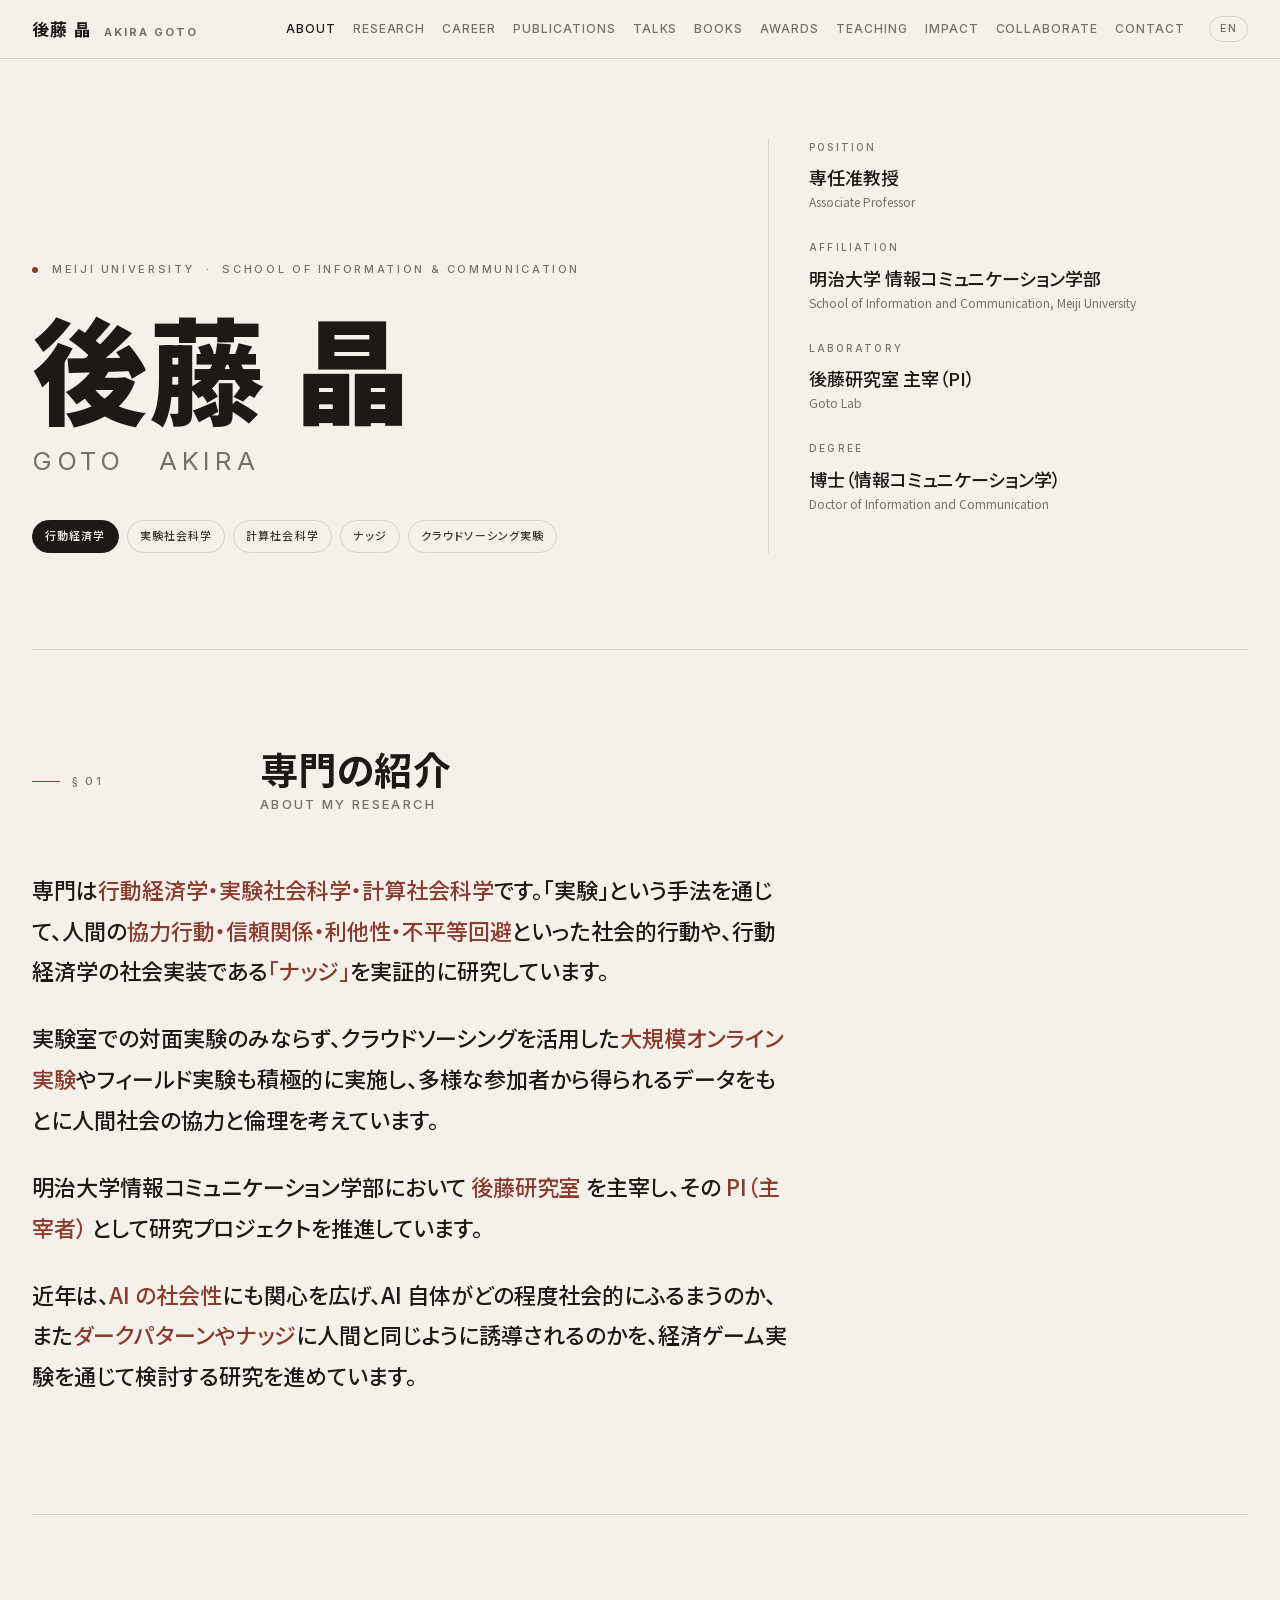
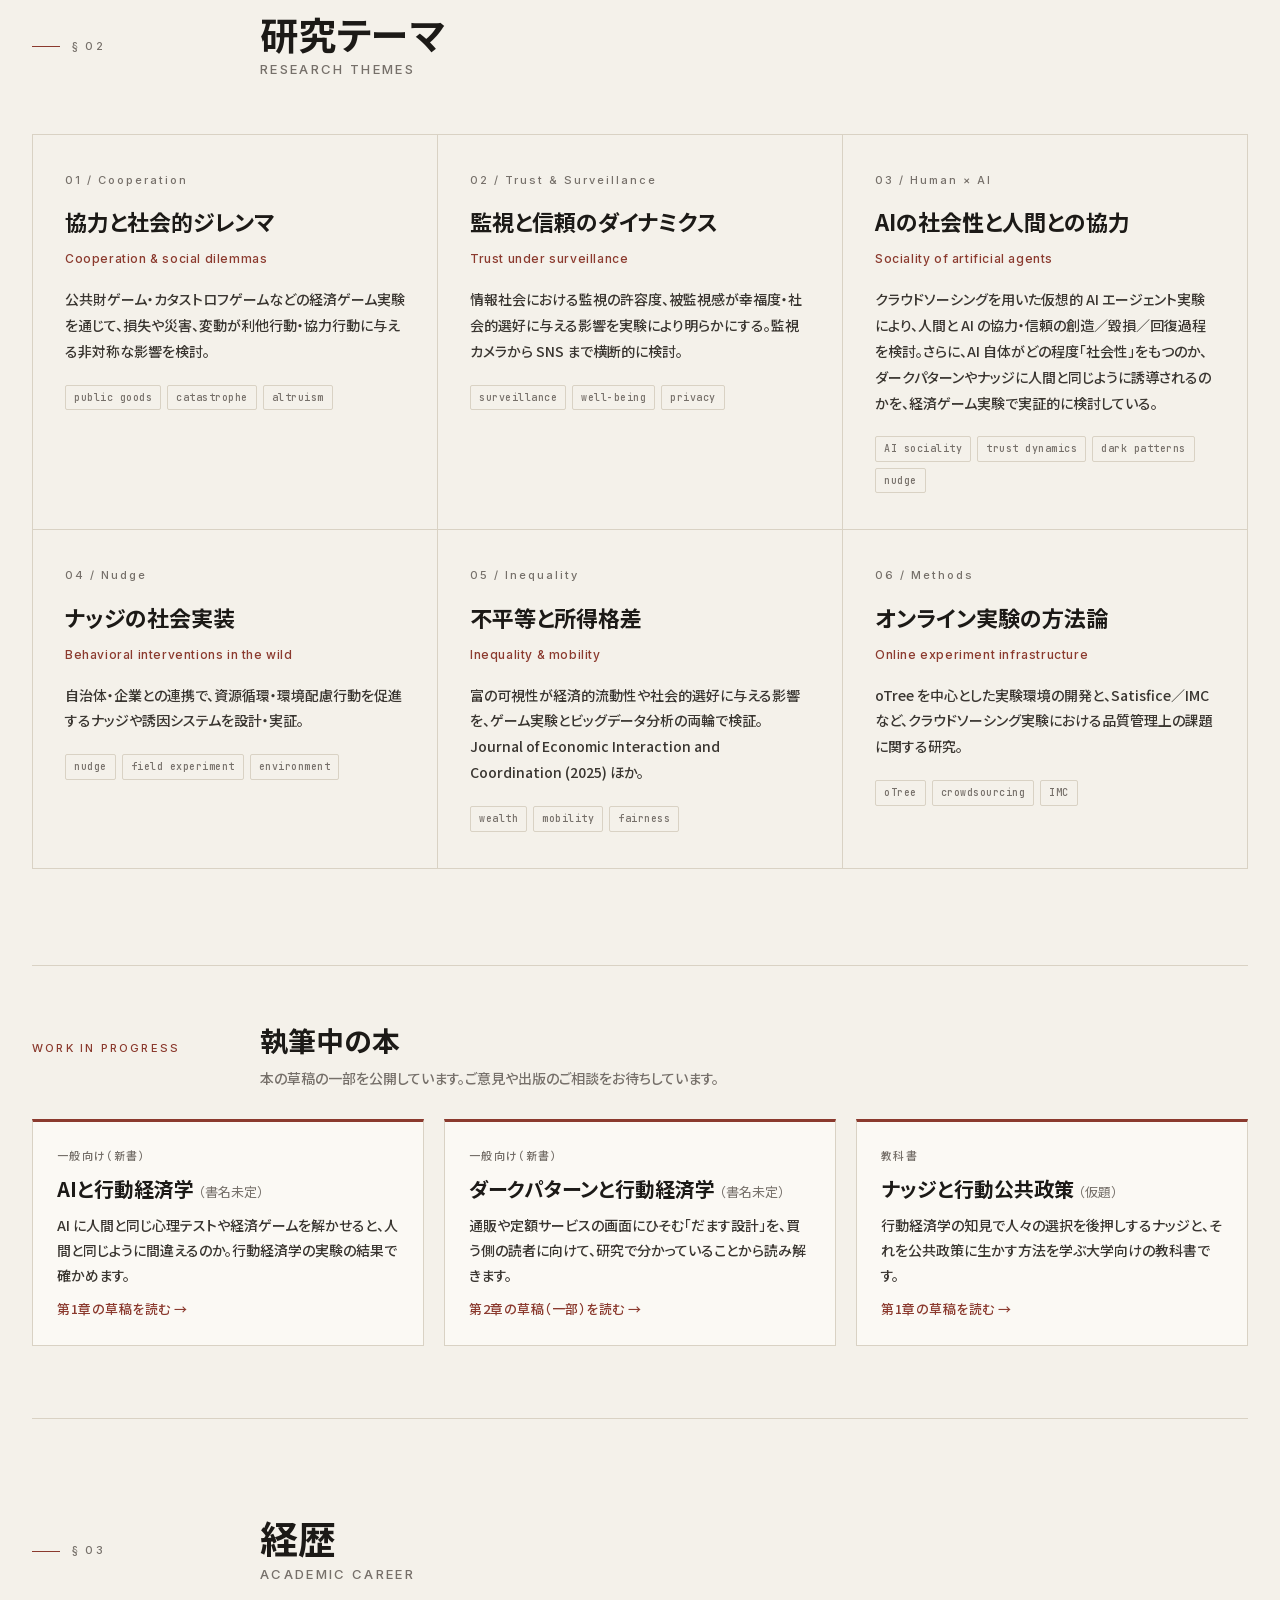
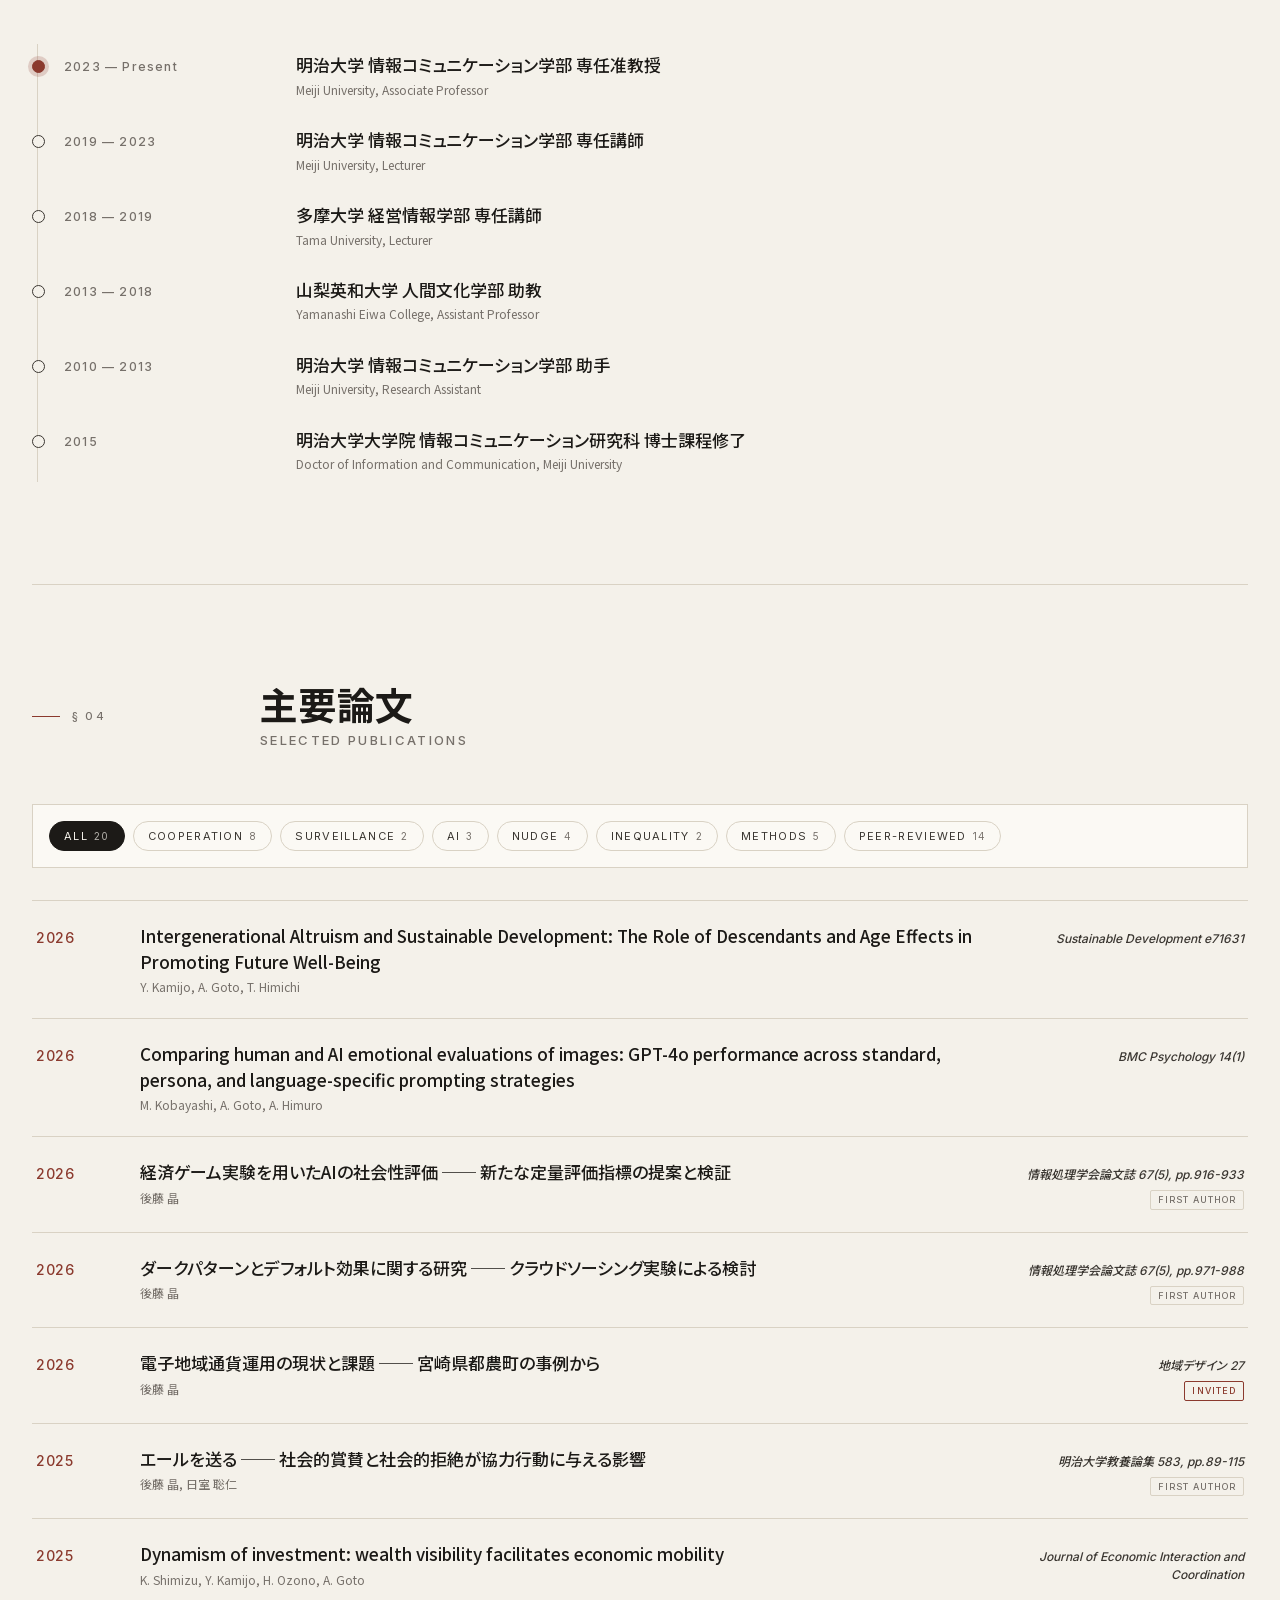
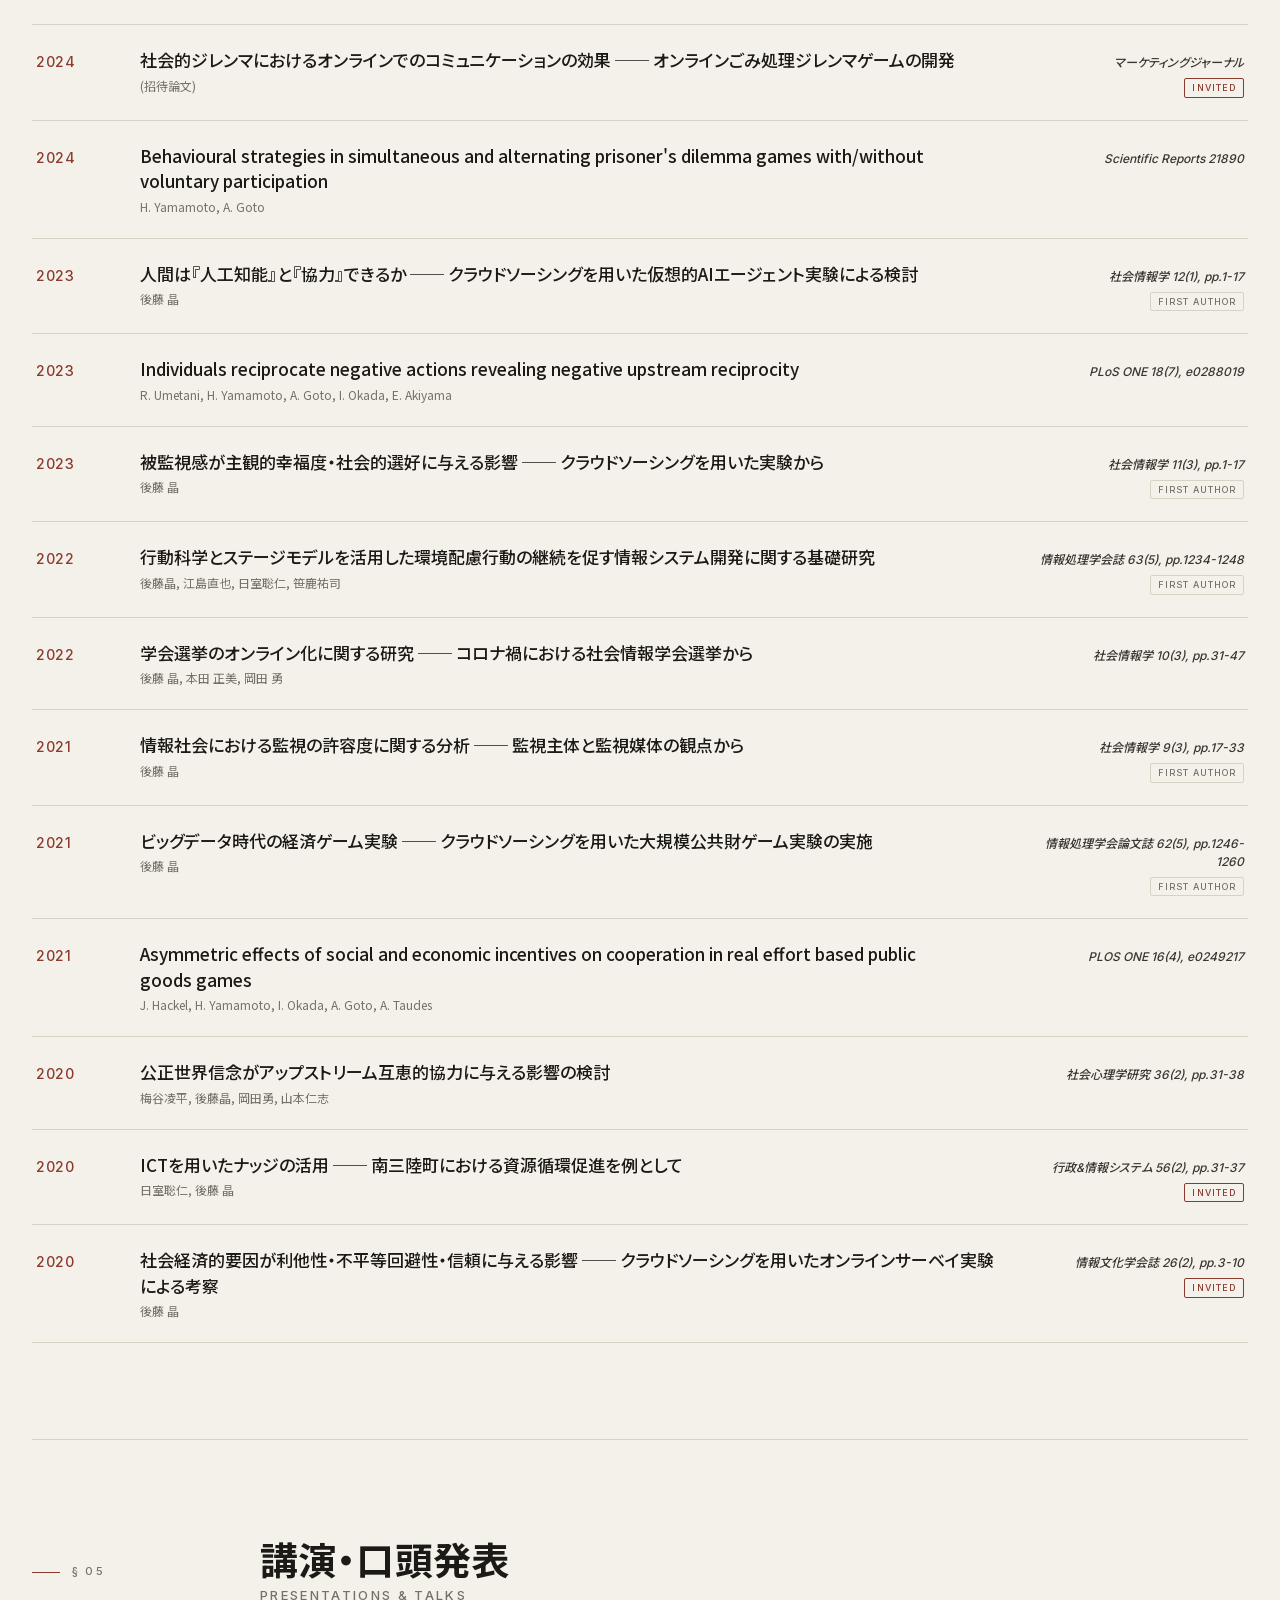
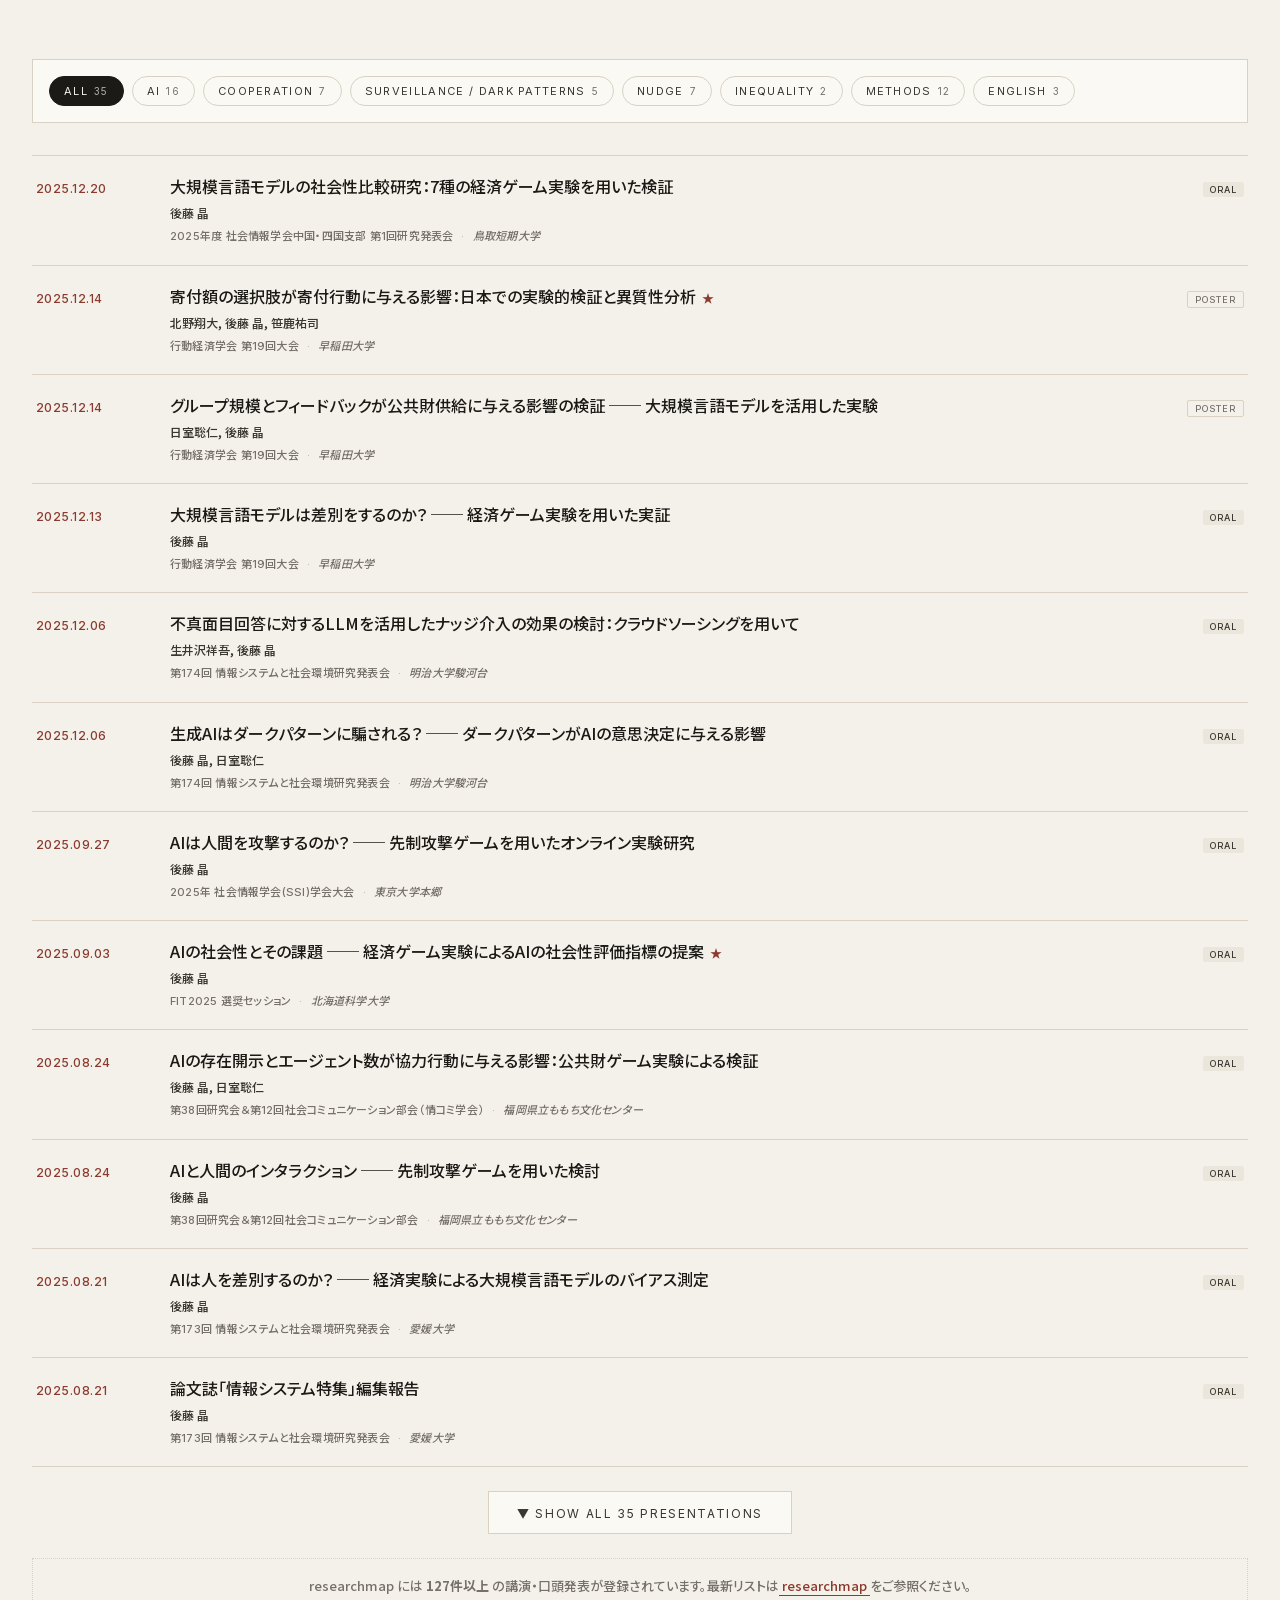
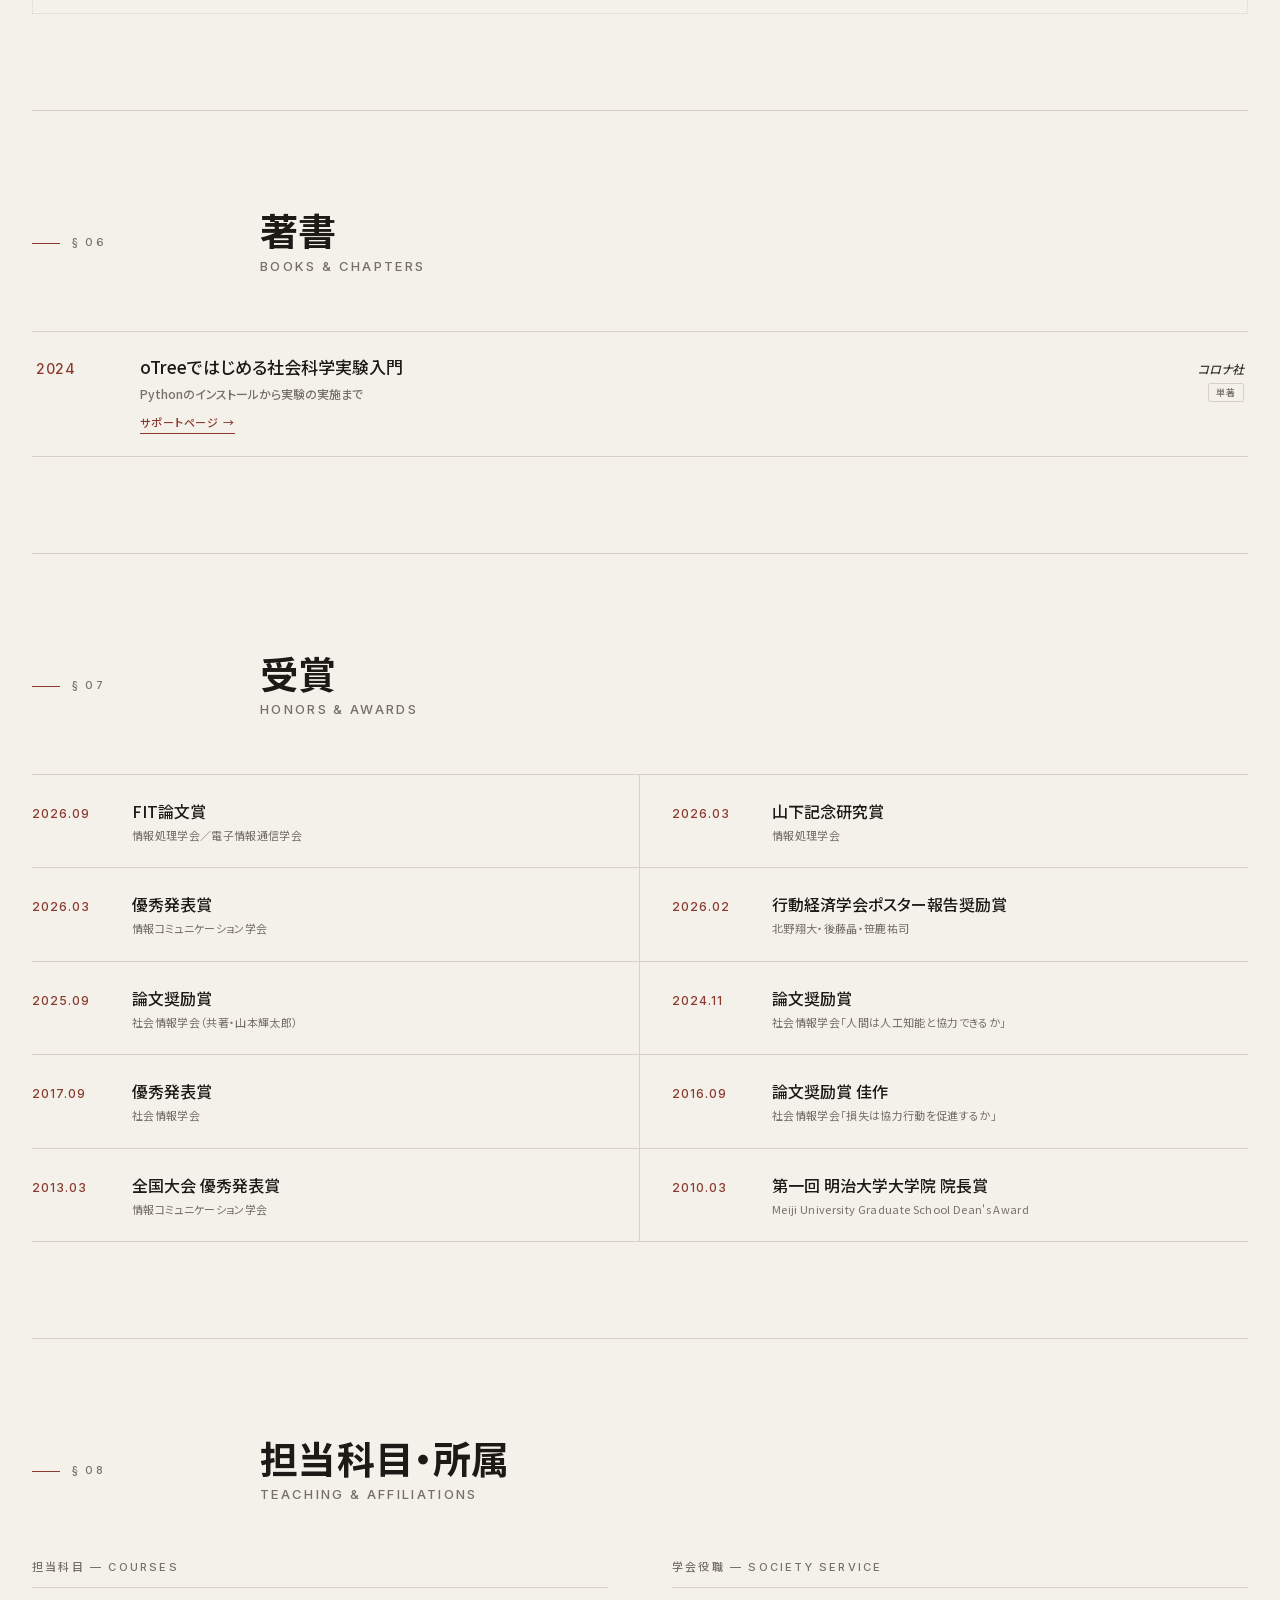
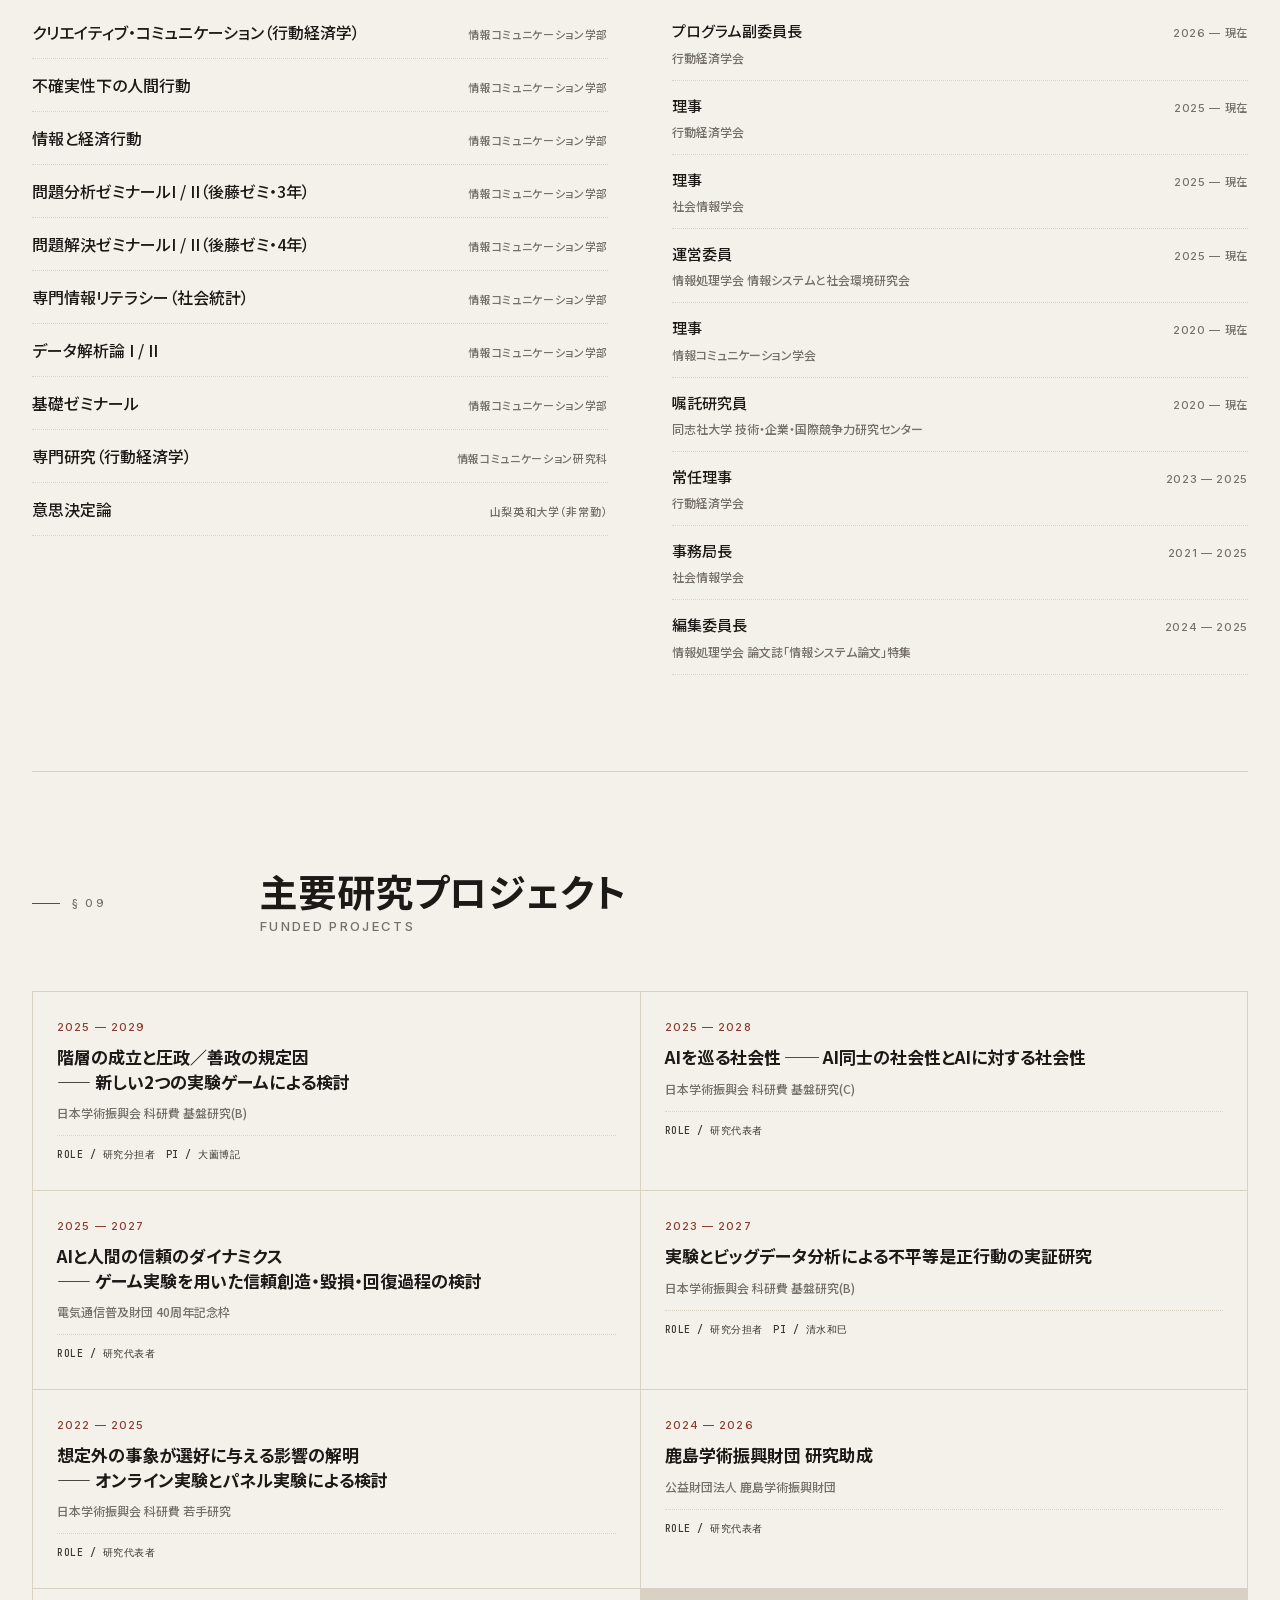
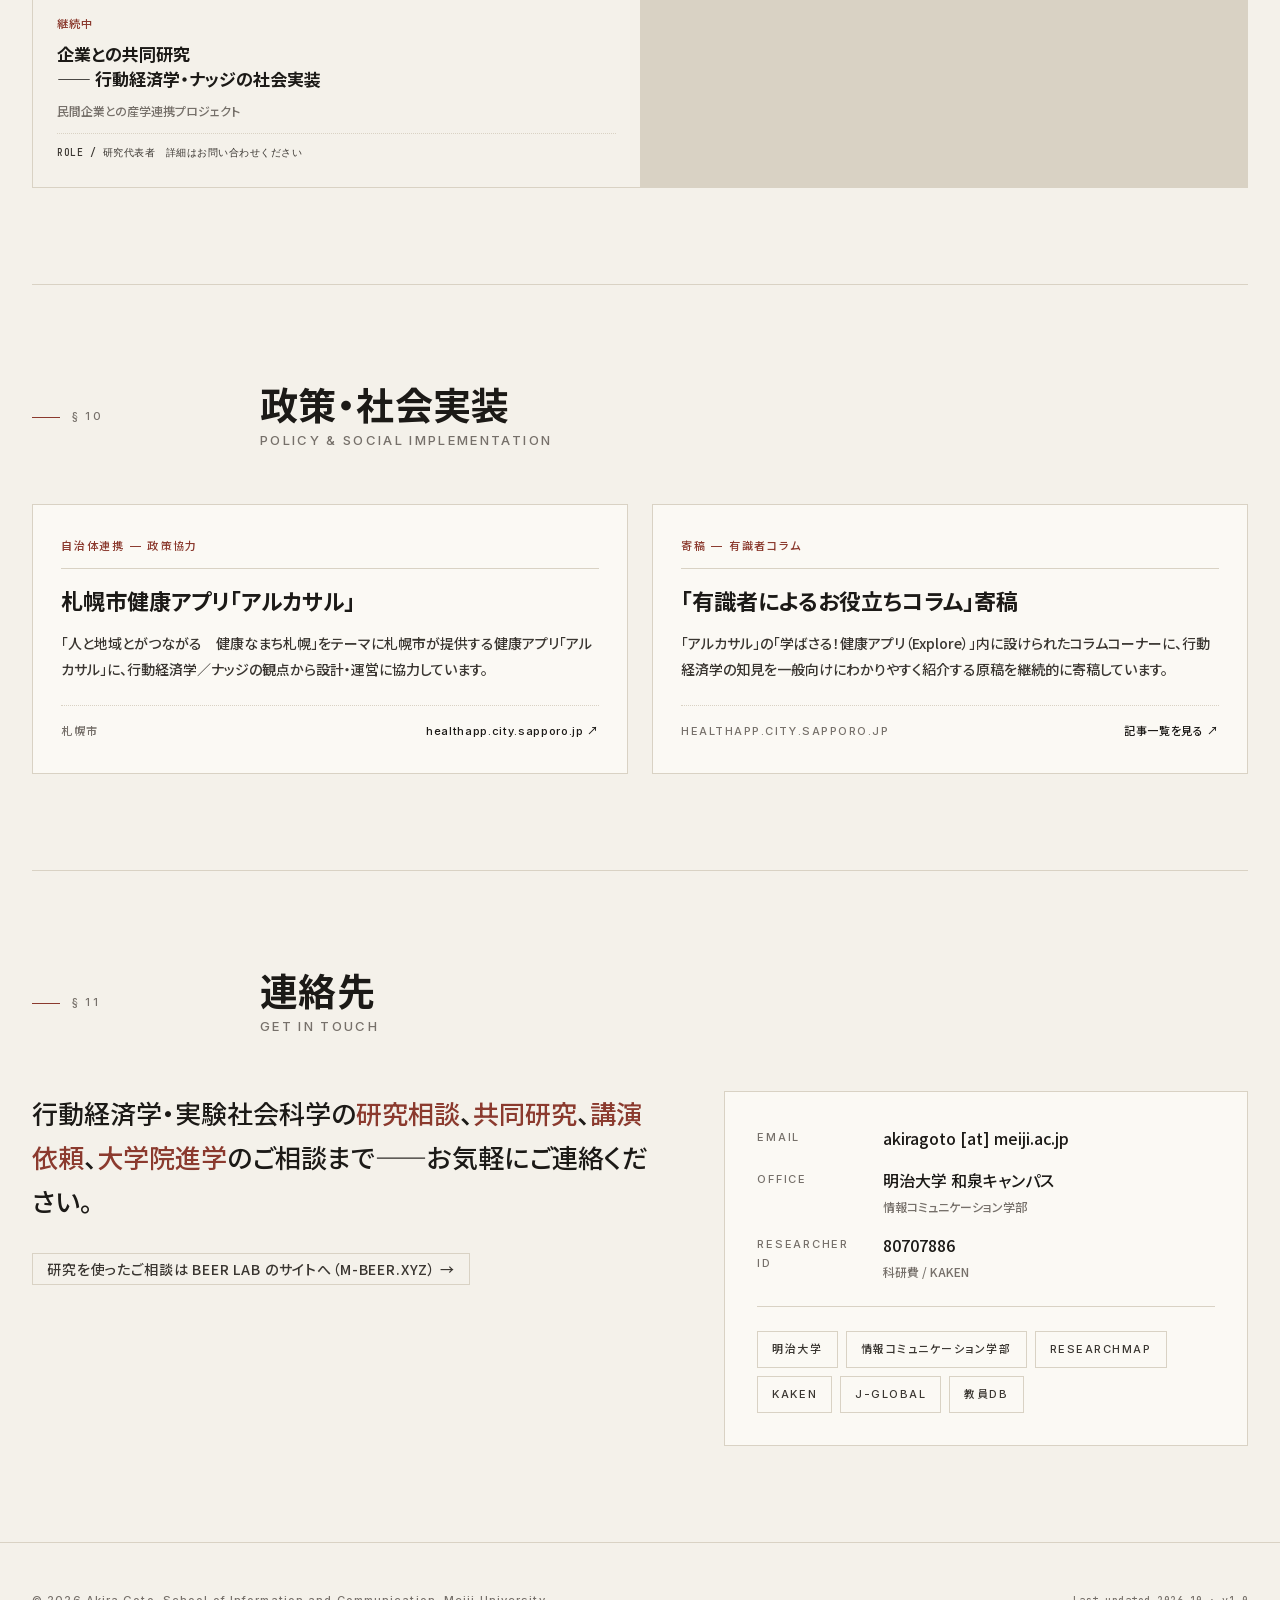
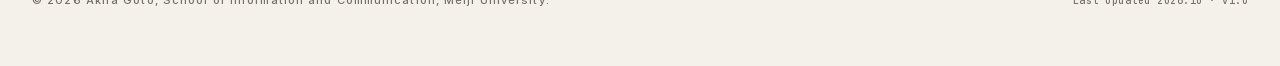
==== commit d663c696: "執筆中の本の帯を研究テーマの下へ移す Co-Authored-By: Claude Opus 5.5 <noreply@anthropic.com> Claude-Session: https://c" ====
--- a/index.html
+++ b/index.html
@@ -1126,11 +1126,6 @@
   </div>
 </section>
 
-<div class="wip">
-  <div class="wip-head"><span class="wip-label">Work in progress</span><h2 class="wip-h">執筆中の本</h2><p class="wip-lead">本の草稿の一部を公開しています。ご意見や出版のご相談をお待ちしています。</p></div>
-  <div class="wip-grid"><a class="wip-card" href="book-ai/"><span class="wip-kind">一般向け（新書）</span><span class="wip-title">AIと行動経済学<small>（書名未定）</small></span><span class="wip-desc">AI に人間と同じ心理テストや経済ゲームを解かせると、人間と同じように間違えるのか。行動経済学の実験の結果で確かめます。</span><span class="wip-go">第1章の草稿を読む →</span></a><a class="wip-card" href="book-darkpattern/"><span class="wip-kind">一般向け（新書）</span><span class="wip-title">ダークパターンと行動経済学<small>（書名未定）</small></span><span class="wip-desc">通販や定額サービスの画面にひそむ「だます設計」を、買う側の読者に向けて、研究で分かっていることから読み解きます。</span><span class="wip-go">第2章の草稿（一部）を読む →</span></a><a class="wip-card" href="book-nudge/"><span class="wip-kind">教科書</span><span class="wip-title">ナッジと行動公共政策<small>（仮題）</small></span><span class="wip-desc">行動経済学の知見で人々の選択を後押しするナッジと、それを公共政策に生かす方法を学ぶ大学向けの教科書です。</span><span class="wip-go">第1章の草稿を読む →</span></a></div>
-</div>
-
 <!-- ============ ABOUT / LEDE ============ -->
 <section id="lede">
   <div class="section-head">
@@ -1209,6 +1204,11 @@
 
   </div>
 </section>
+
+<div class="wip">
+  <div class="wip-head"><span class="wip-label">Work in progress</span><h2 class="wip-h">執筆中の本</h2><p class="wip-lead">本の草稿の一部を公開しています。ご意見や出版のご相談をお待ちしています。</p></div>
+  <div class="wip-grid"><a class="wip-card" href="book-ai/"><span class="wip-kind">一般向け（新書）</span><span class="wip-title">AIと行動経済学<small>（書名未定）</small></span><span class="wip-desc">AI に人間と同じ心理テストや経済ゲームを解かせると、人間と同じように間違えるのか。行動経済学の実験の結果で確かめます。</span><span class="wip-go">第1章の草稿を読む →</span></a><a class="wip-card" href="book-darkpattern/"><span class="wip-kind">一般向け（新書）</span><span class="wip-title">ダークパターンと行動経済学<small>（書名未定）</small></span><span class="wip-desc">通販や定額サービスの画面にひそむ「だます設計」を、買う側の読者に向けて、研究で分かっていることから読み解きます。</span><span class="wip-go">第2章の草稿（一部）を読む →</span></a><a class="wip-card" href="book-nudge/"><span class="wip-kind">教科書</span><span class="wip-title">ナッジと行動公共政策<small>（仮題）</small></span><span class="wip-desc">行動経済学の知見で人々の選択を後押しするナッジと、それを公共政策に生かす方法を学ぶ大学向けの教科書です。</span><span class="wip-go">第1章の草稿を読む →</span></a></div>
+</div>
 
 <!-- ============ CAREER ============ -->
 <section id="career">
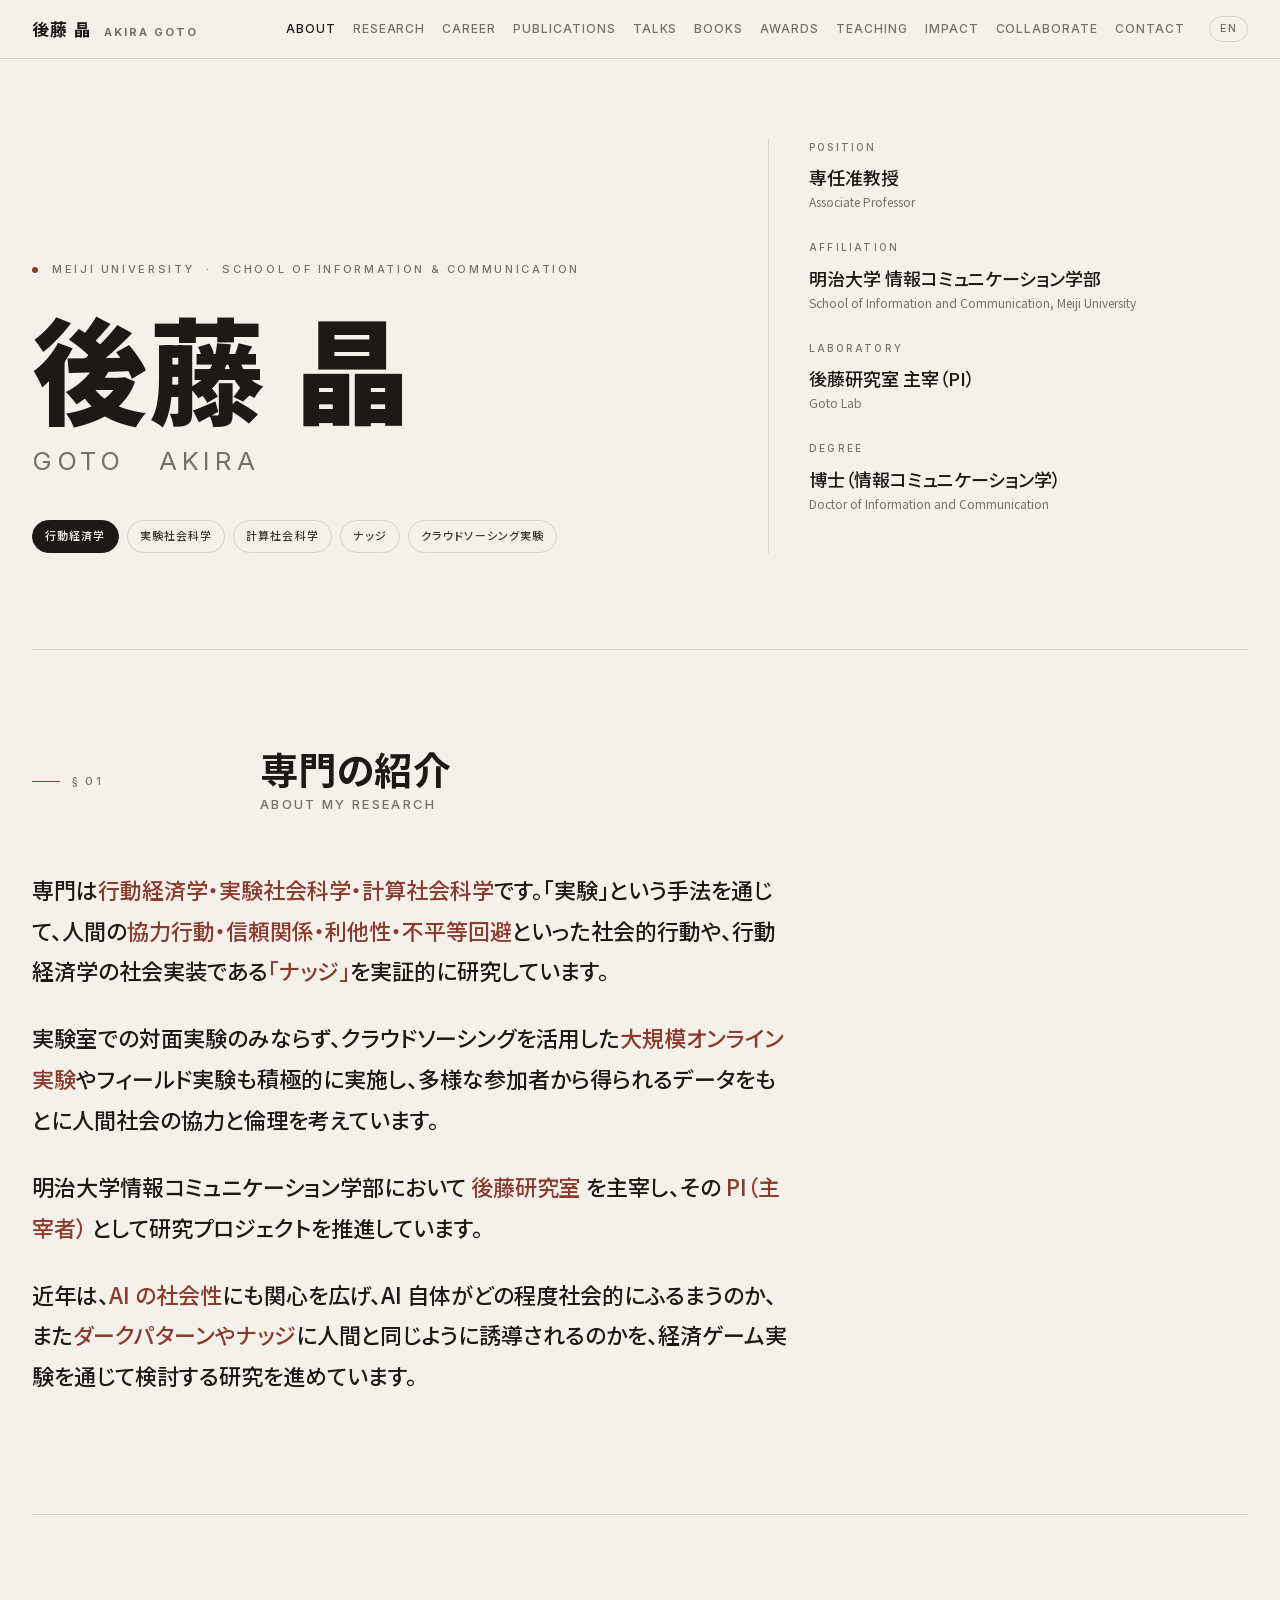
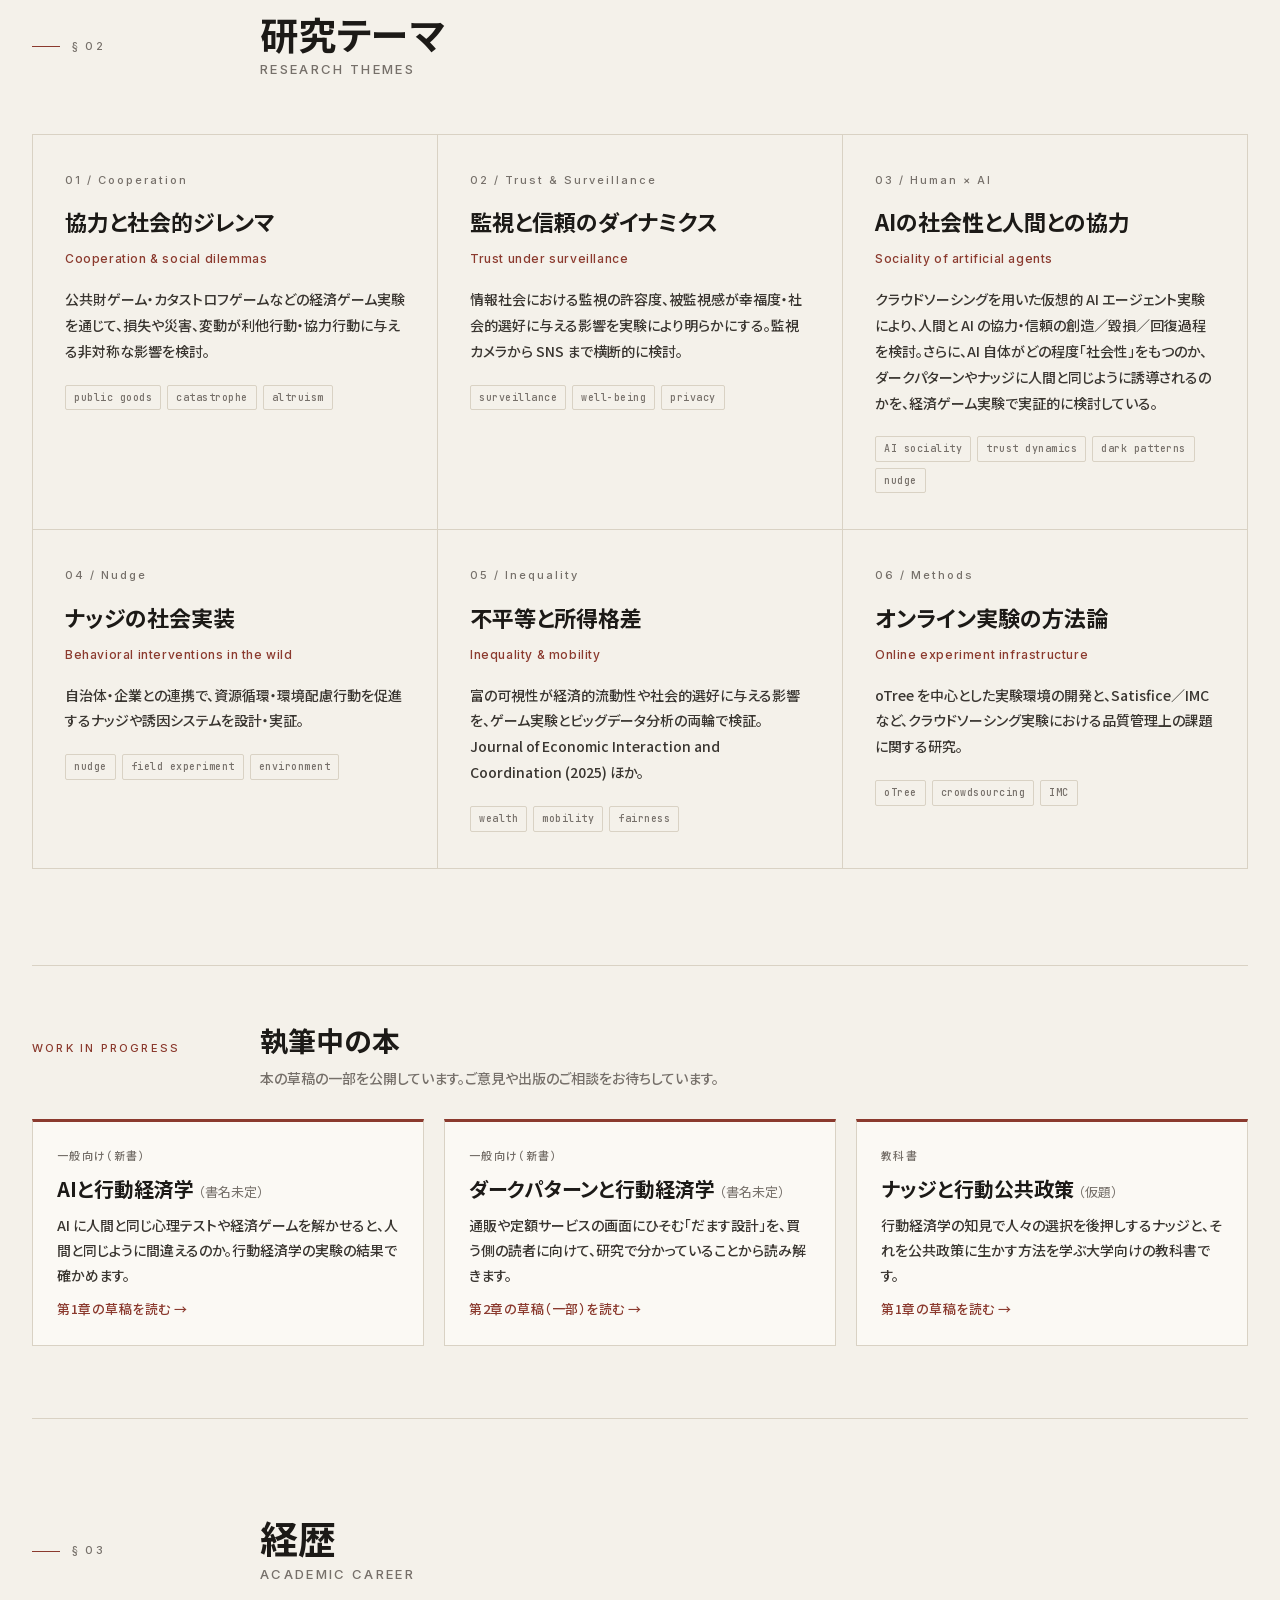
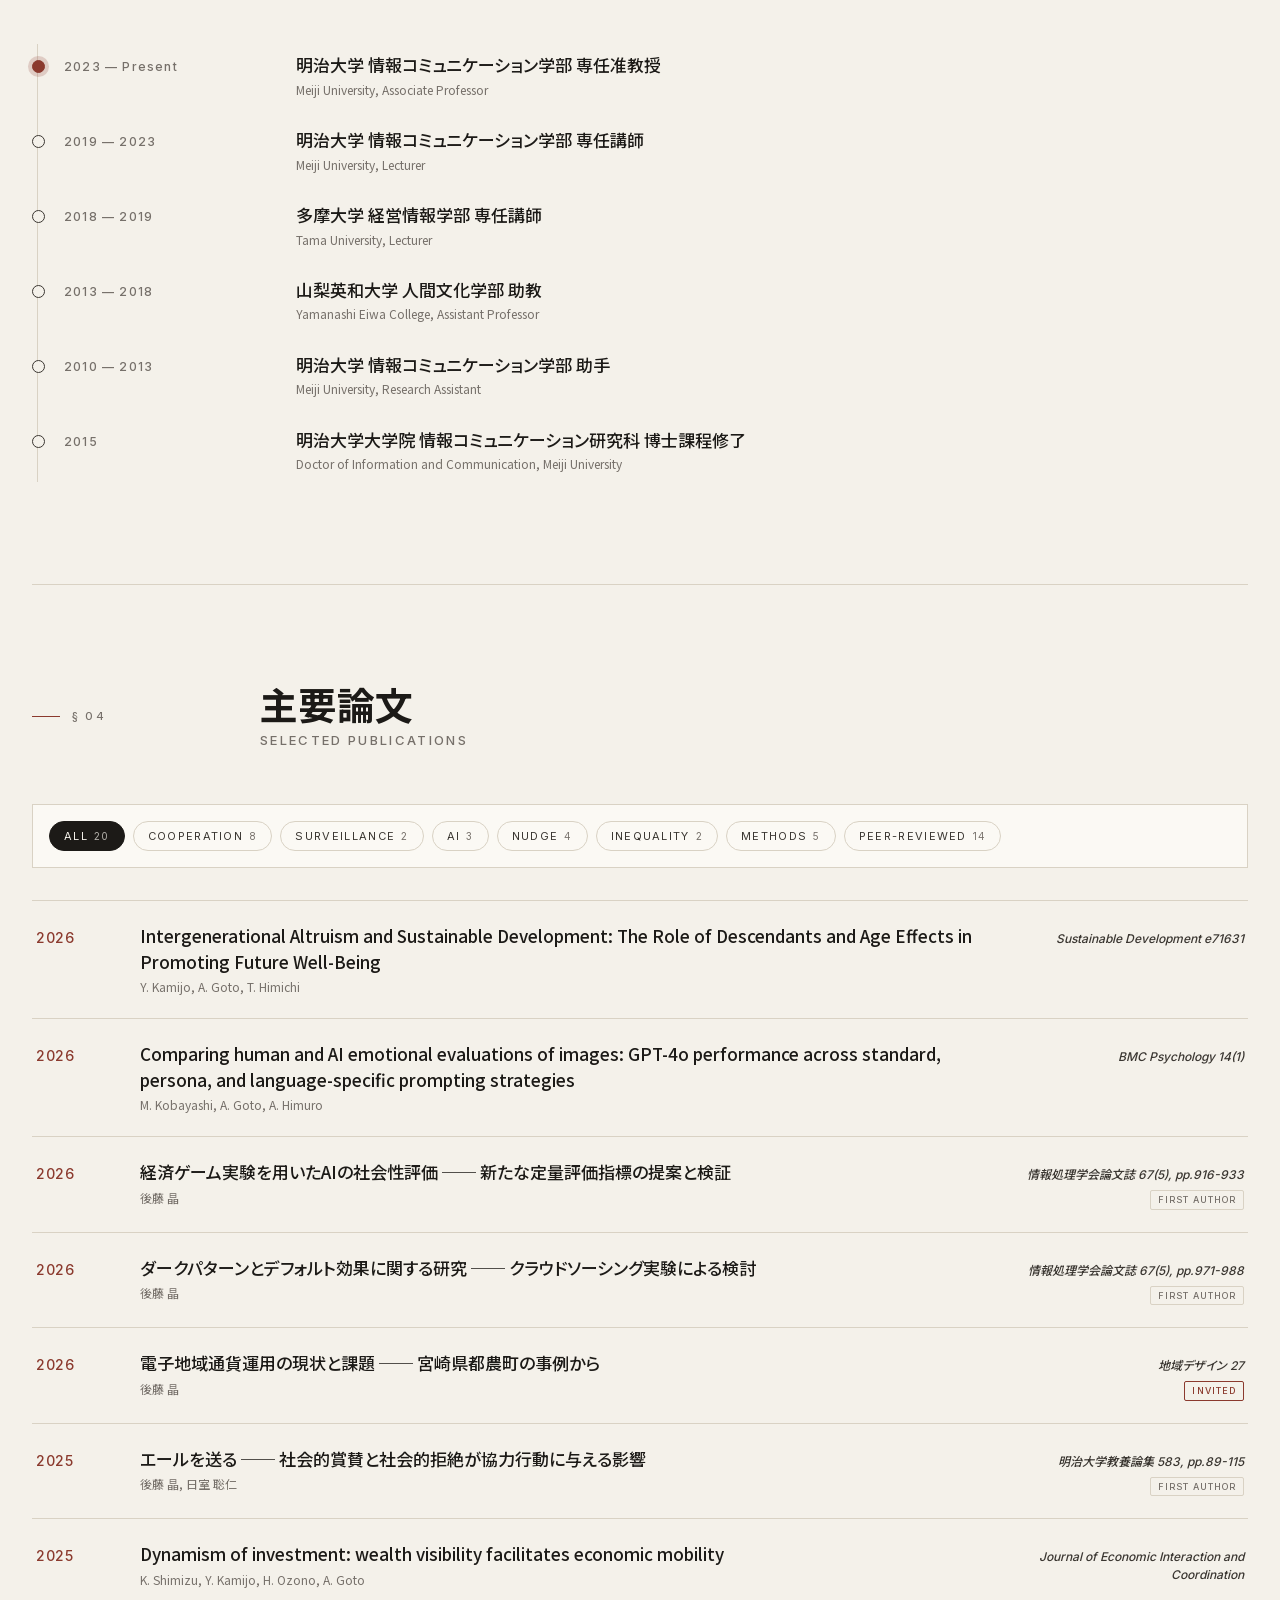
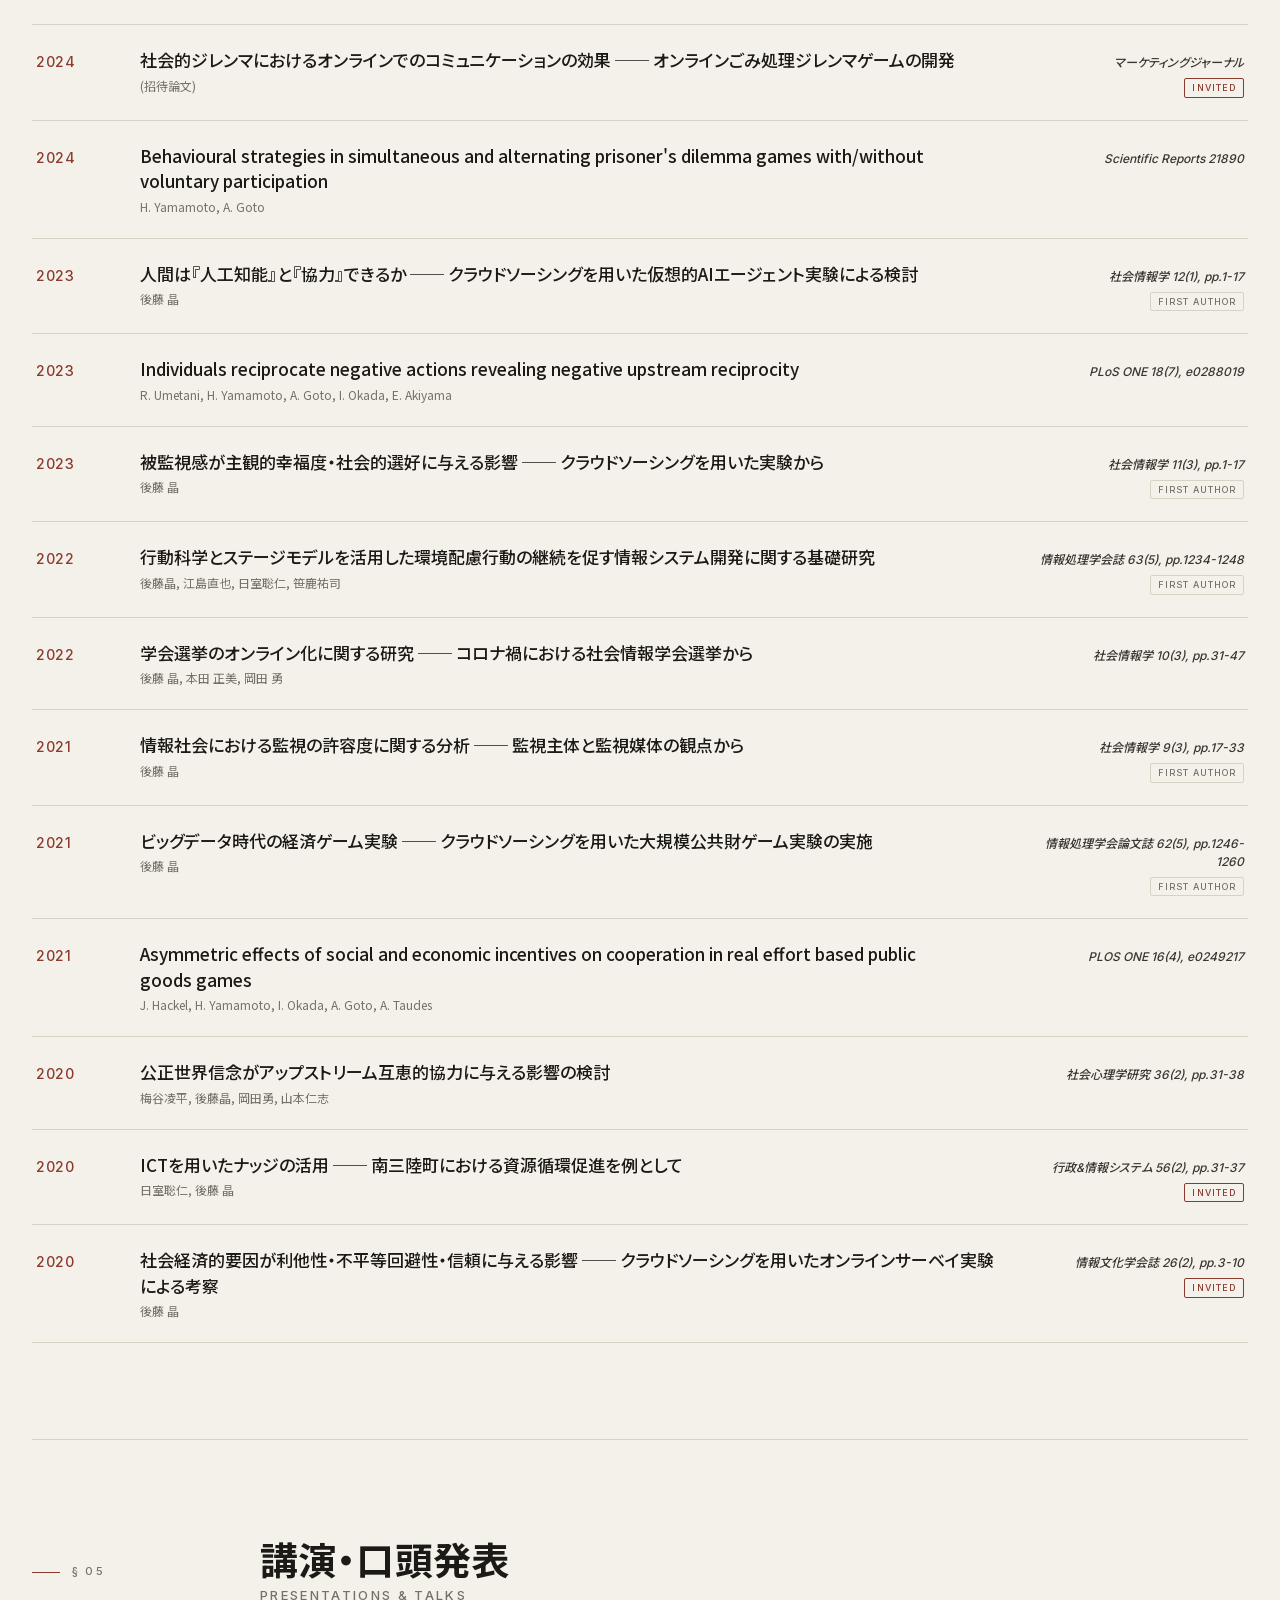
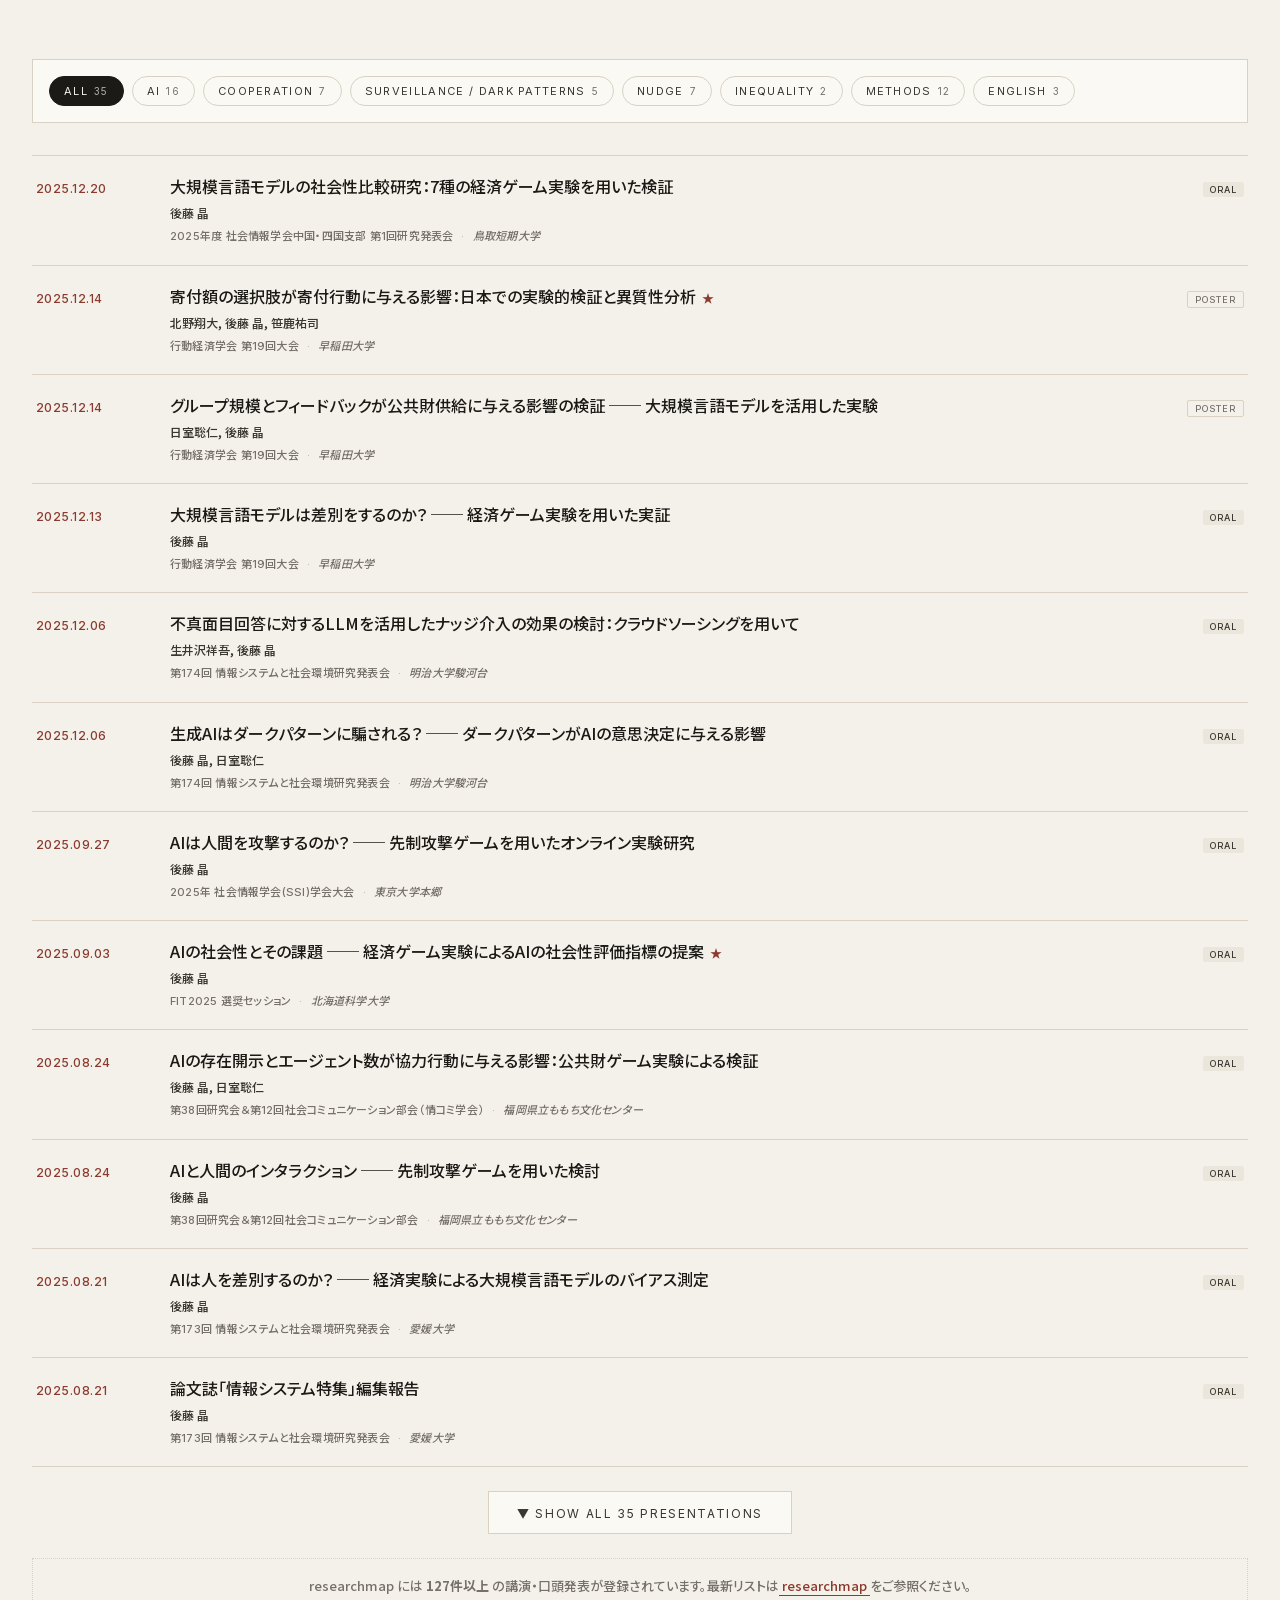
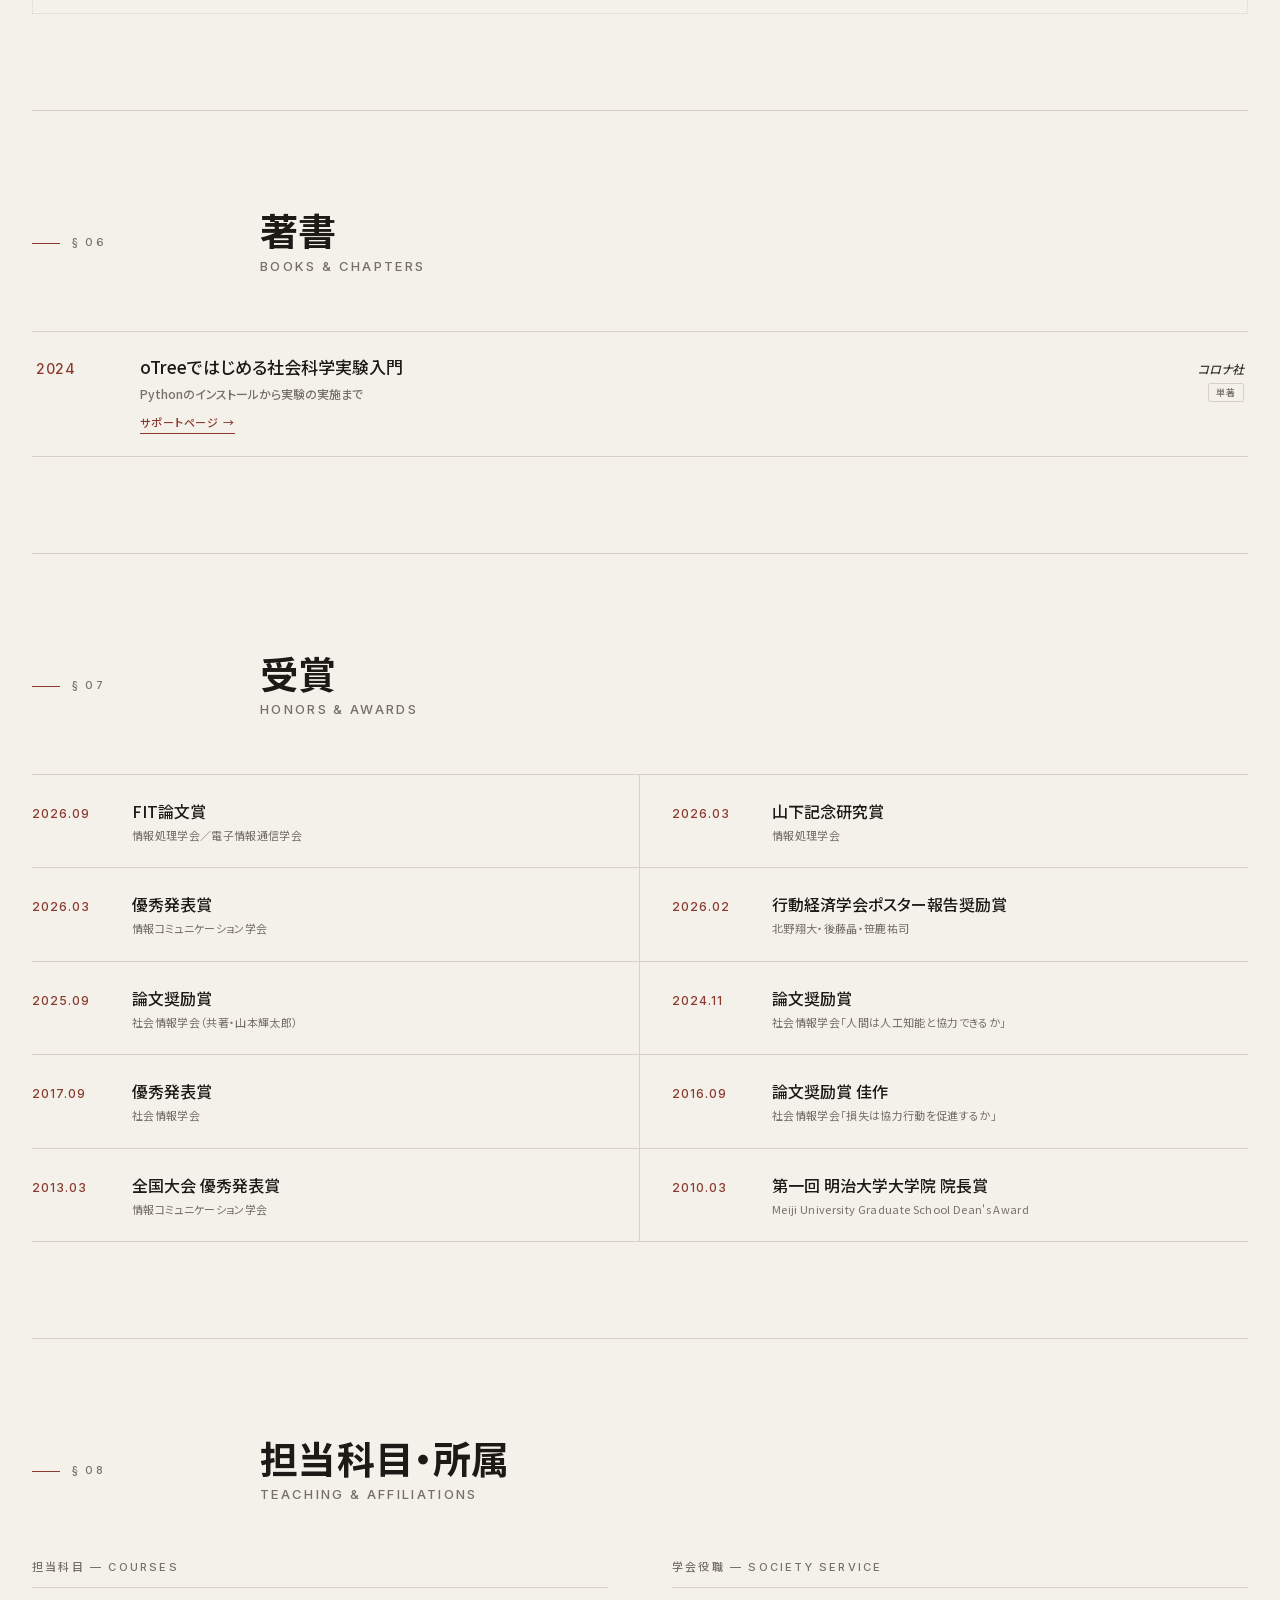
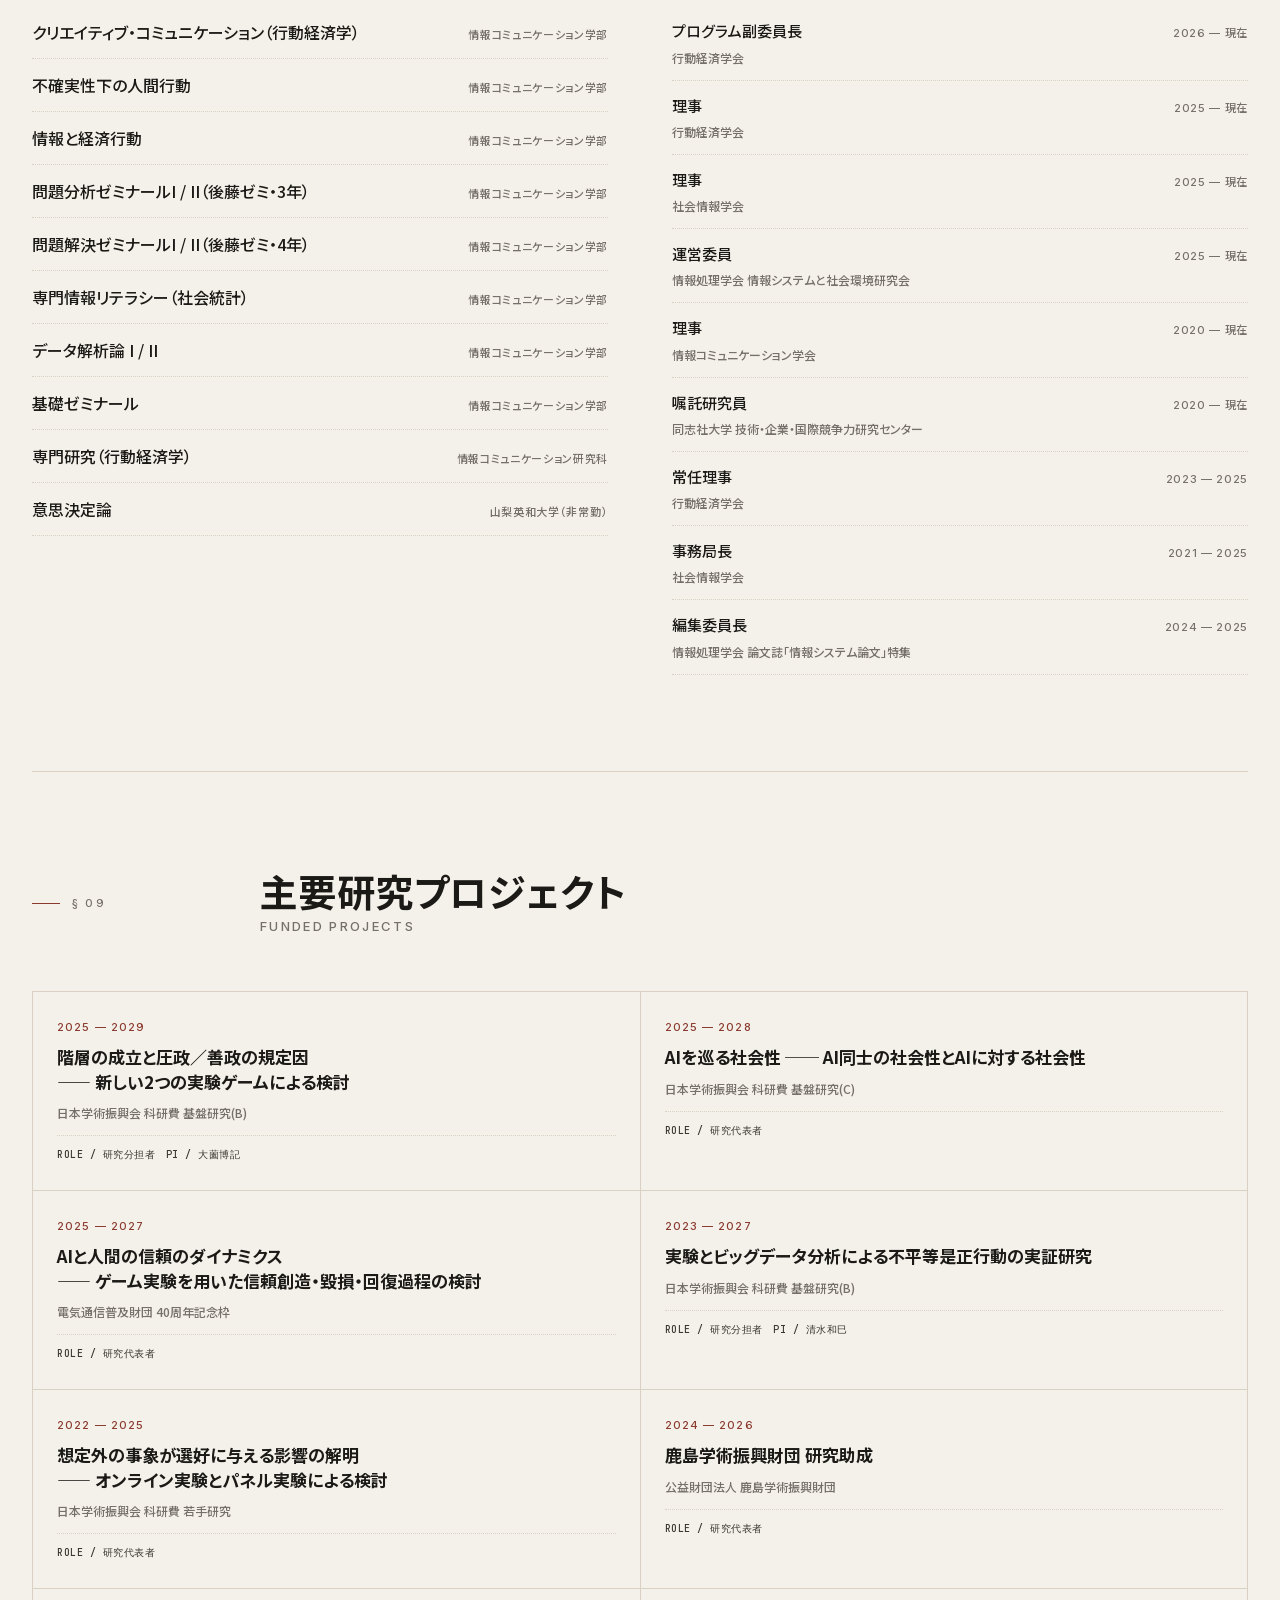
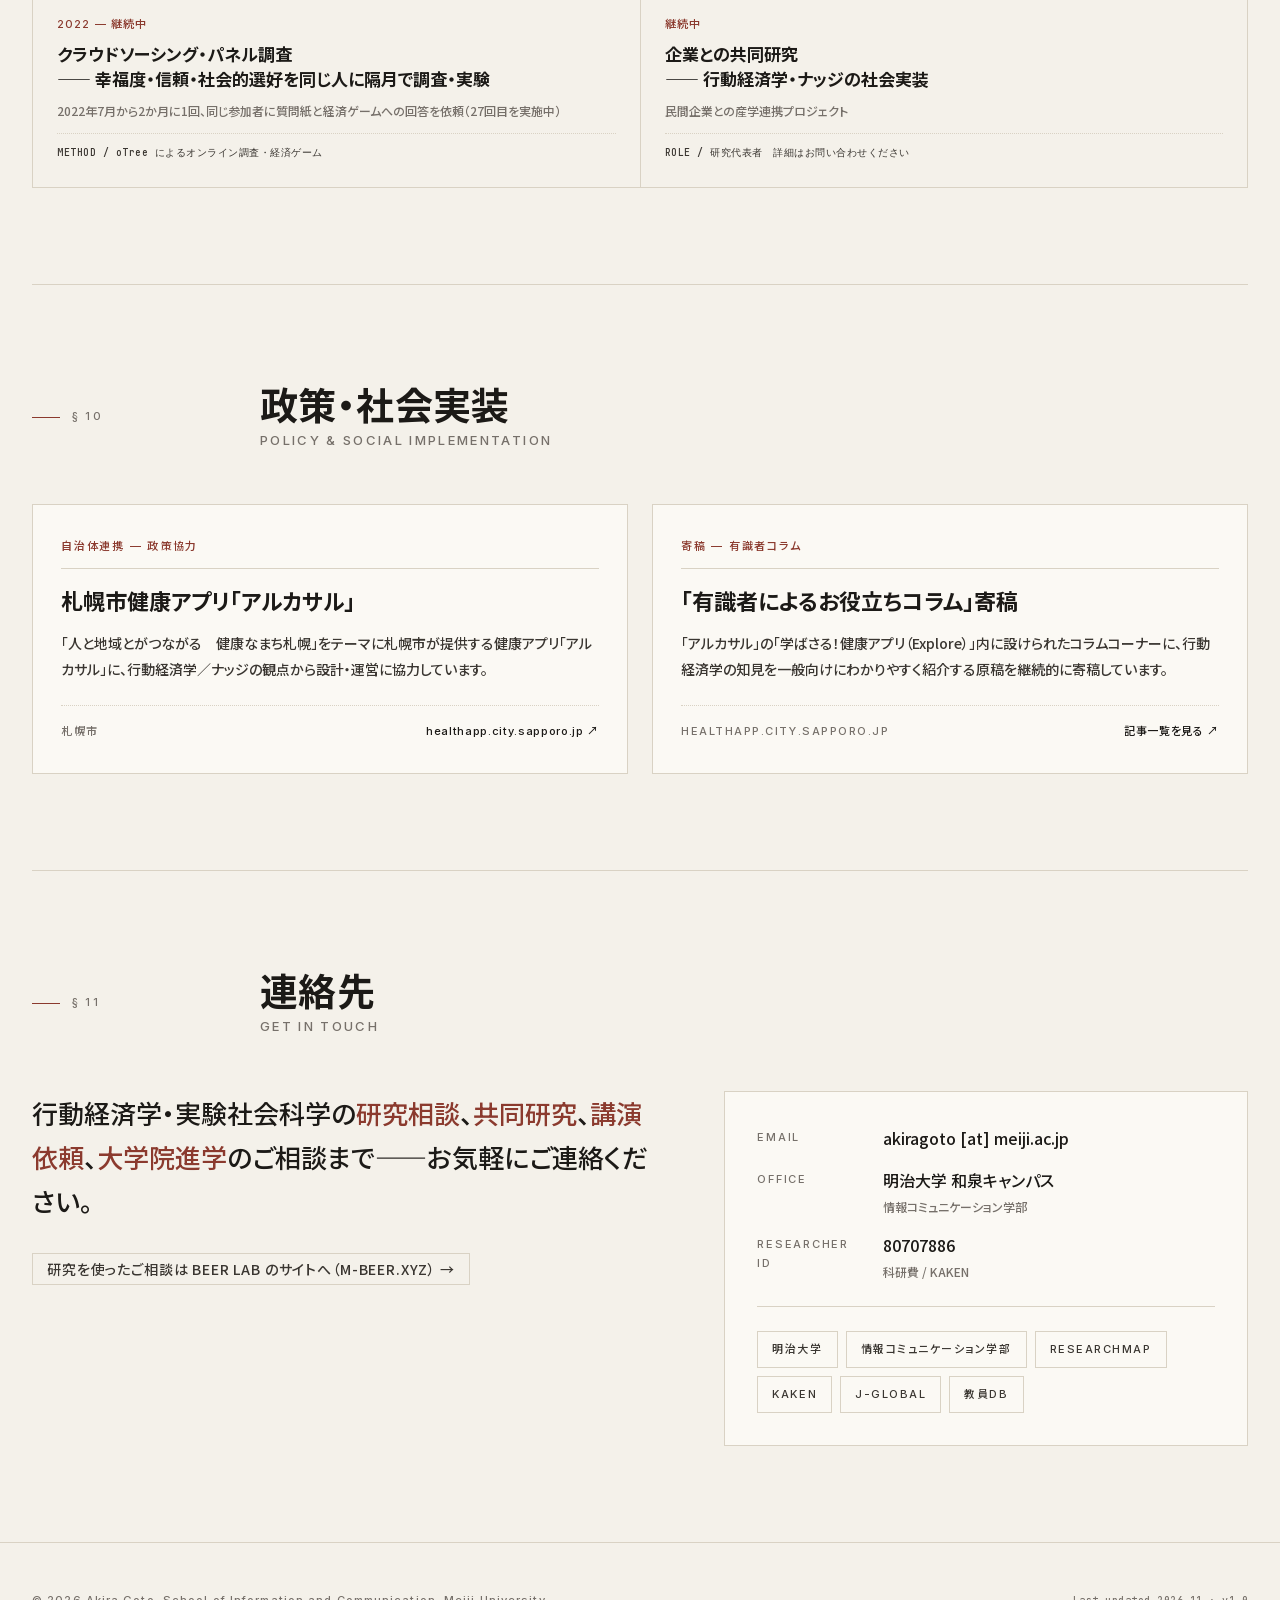
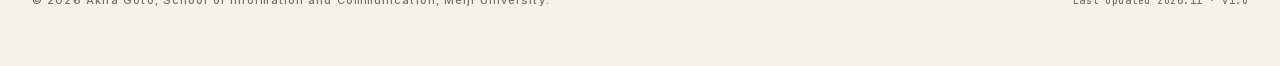
==== commit a02db519: "主要研究プロジェクトにパネル調査のカードを追加（日英） Co-Authored-By: Claude Fable 5.2 <noreply@anthropic.com> Claude-Session:" ====
--- a/index.html
+++ b/index.html
@@ -1412,6 +1412,13 @@
     </div>
 
     <div class="proj">
+      <div class="p-when">2022 — 継続中</div>
+      <h4>クラウドソーシング・パネル調査<br>—— 幸福度・信頼・社会的選好を同じ人に隔月で調査・実験</h4>
+      <div class="p-funder">2022年7月から2か月に1回、同じ参加者に質問紙と経済ゲームへの回答を依頼（27回目を実施中）</div>
+      <div class="p-role">METHOD / oTree によるオンライン調査・経済ゲーム</div>
+    </div>
+
+    <div class="proj">
       <div class="p-when">継続中</div>
       <h4>企業との共同研究<br>—— 行動経済学・ナッジの社会実装</h4>
       <div class="p-funder">民間企業との産学連携プロジェクト</div>
@@ -1494,7 +1501,7 @@
 <footer>
   <div class="footer-inner">
     <div class="copy">© 2026 Akira Goto, School of Information and Communication, Meiji University.</div>
-    <div class="built">Last updated <span id="lastUpdated">2026.10</span> · v1.0</div>
+    <div class="built">Last updated <span id="lastUpdated">2026.11</span> · v1.0</div>
   </div>
 </footer>
 
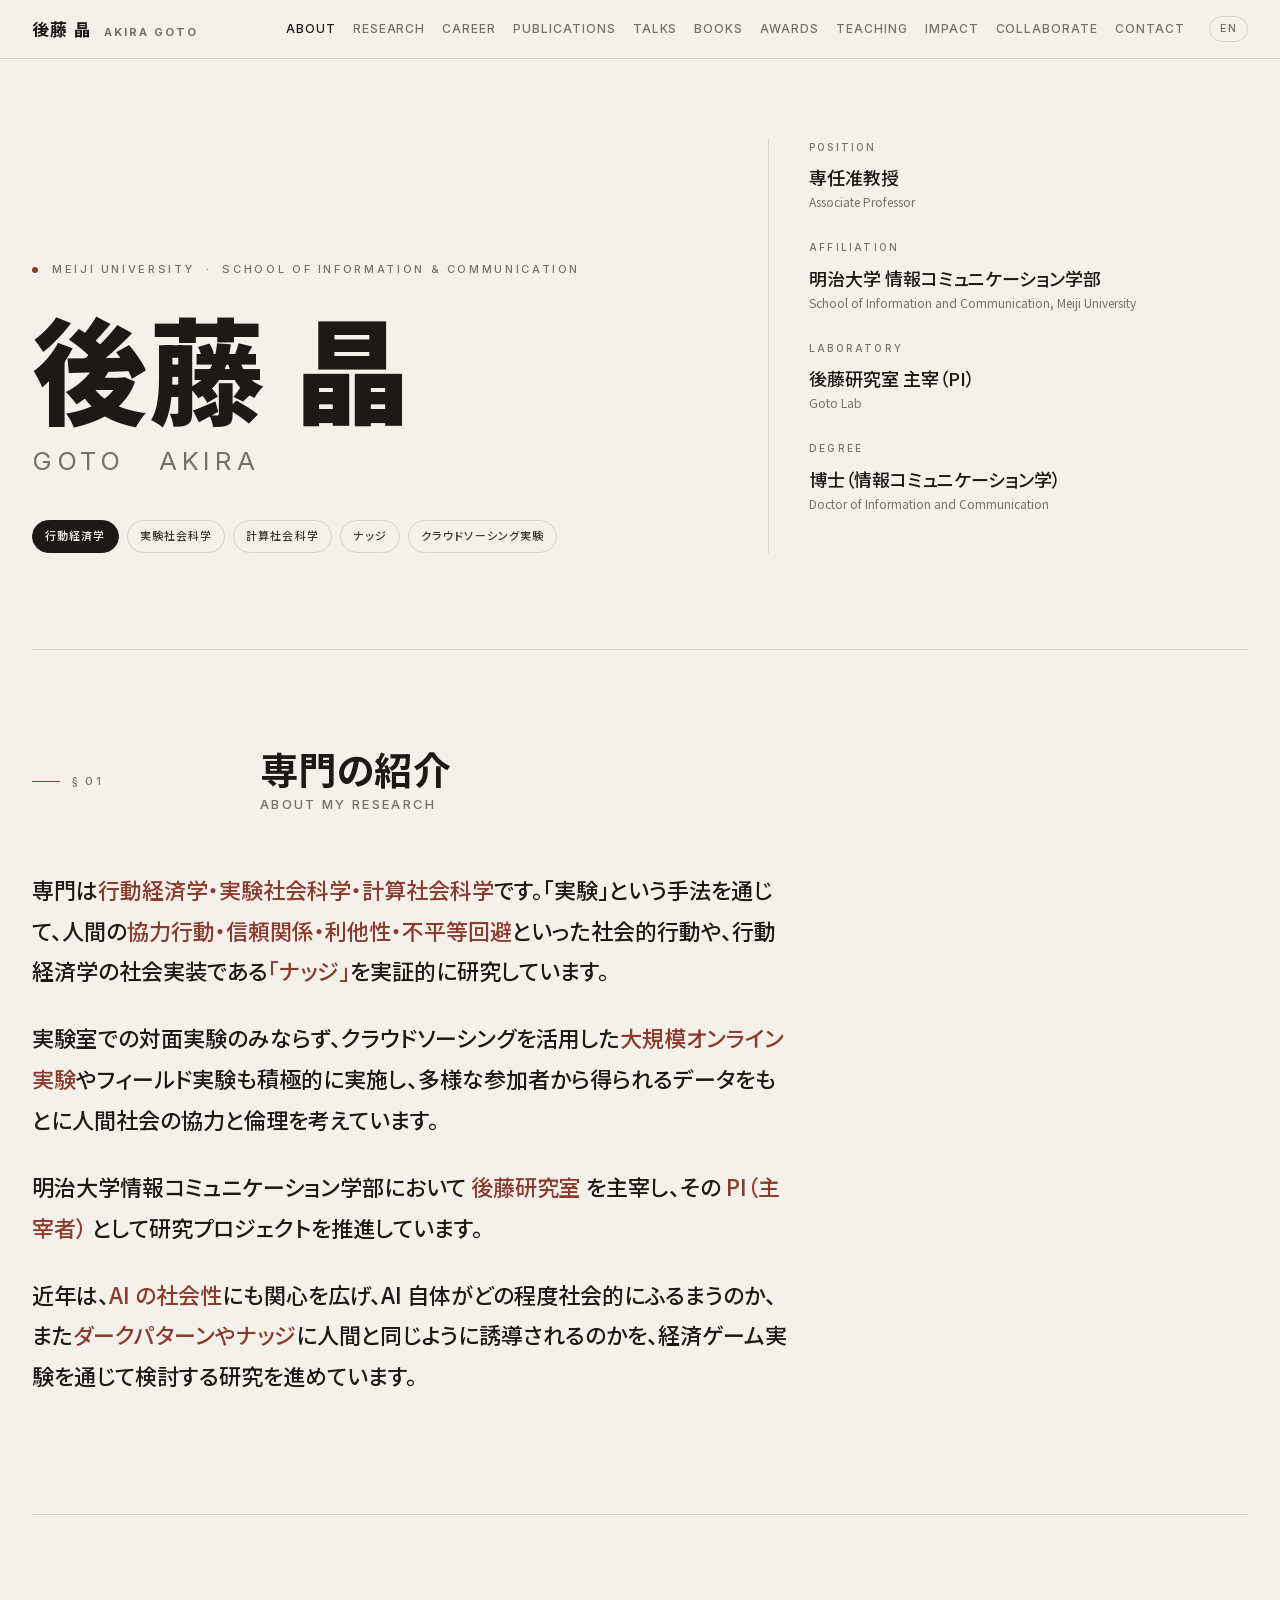
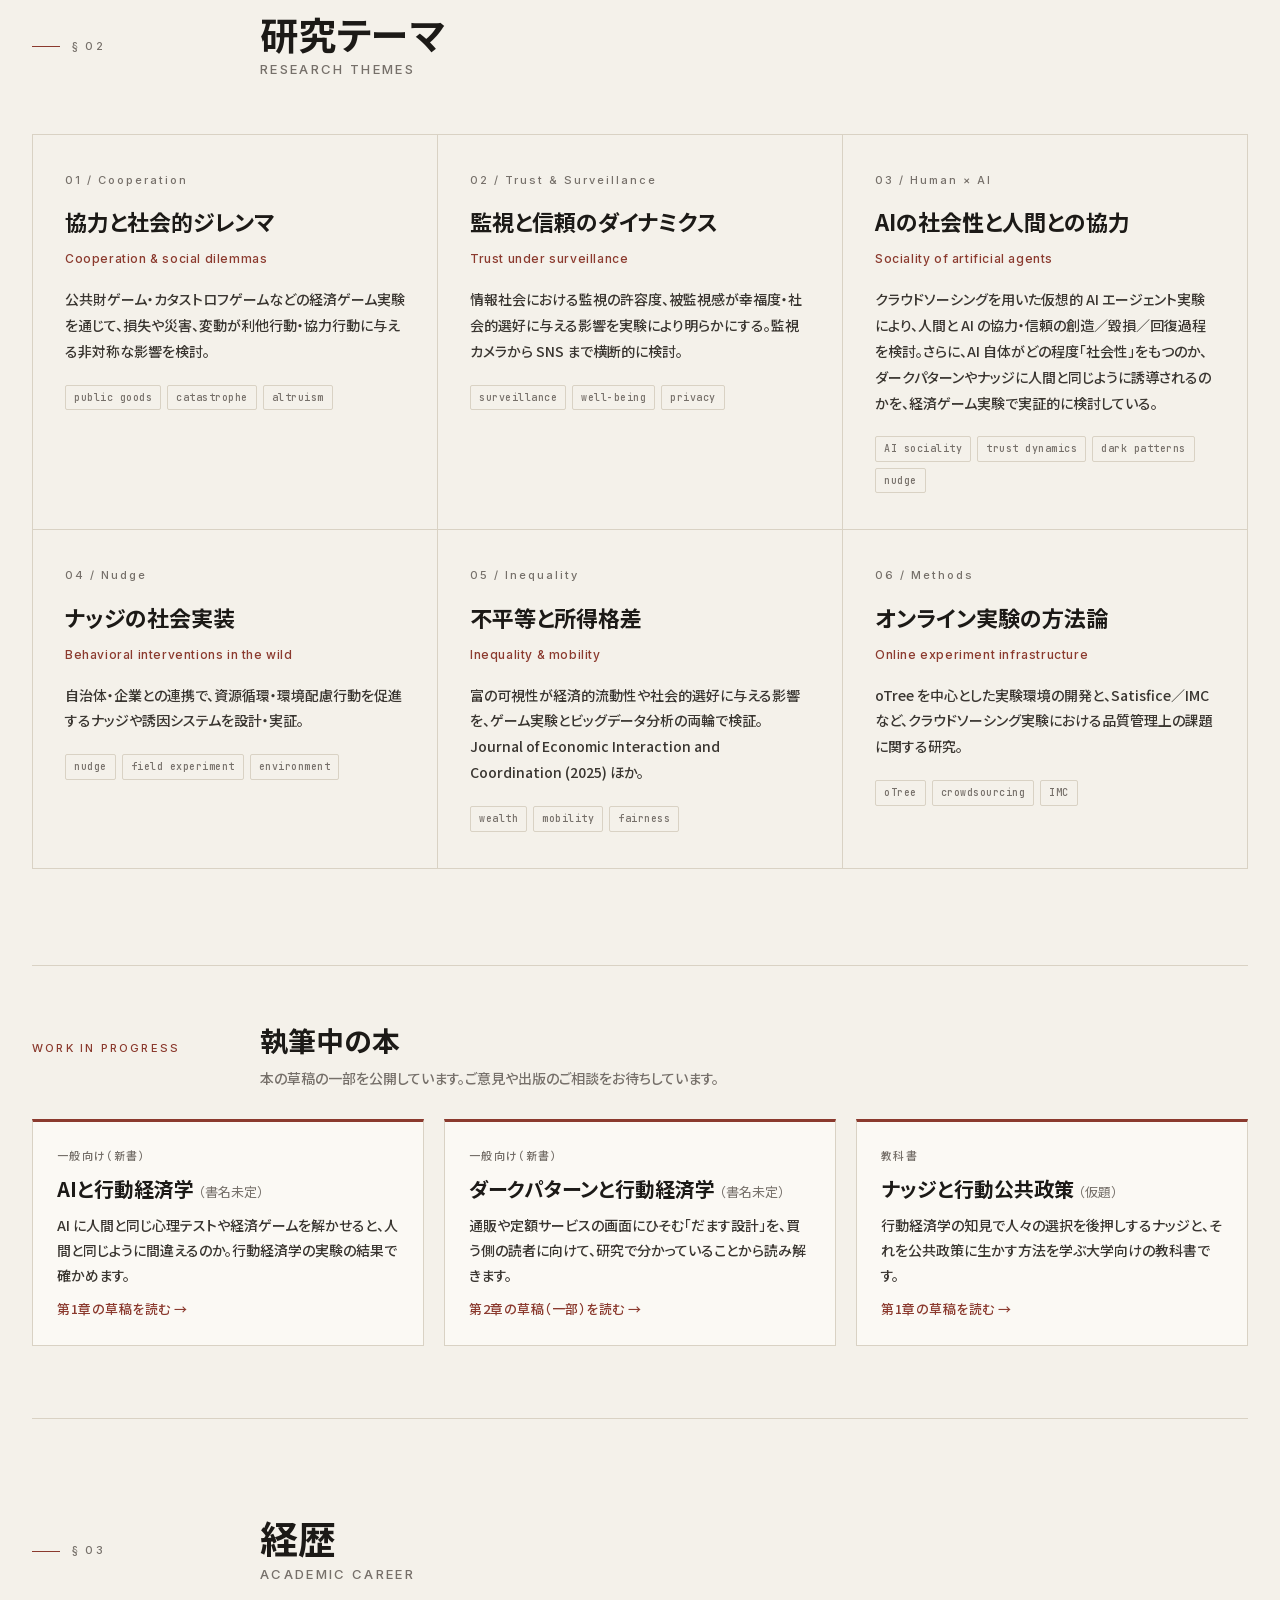
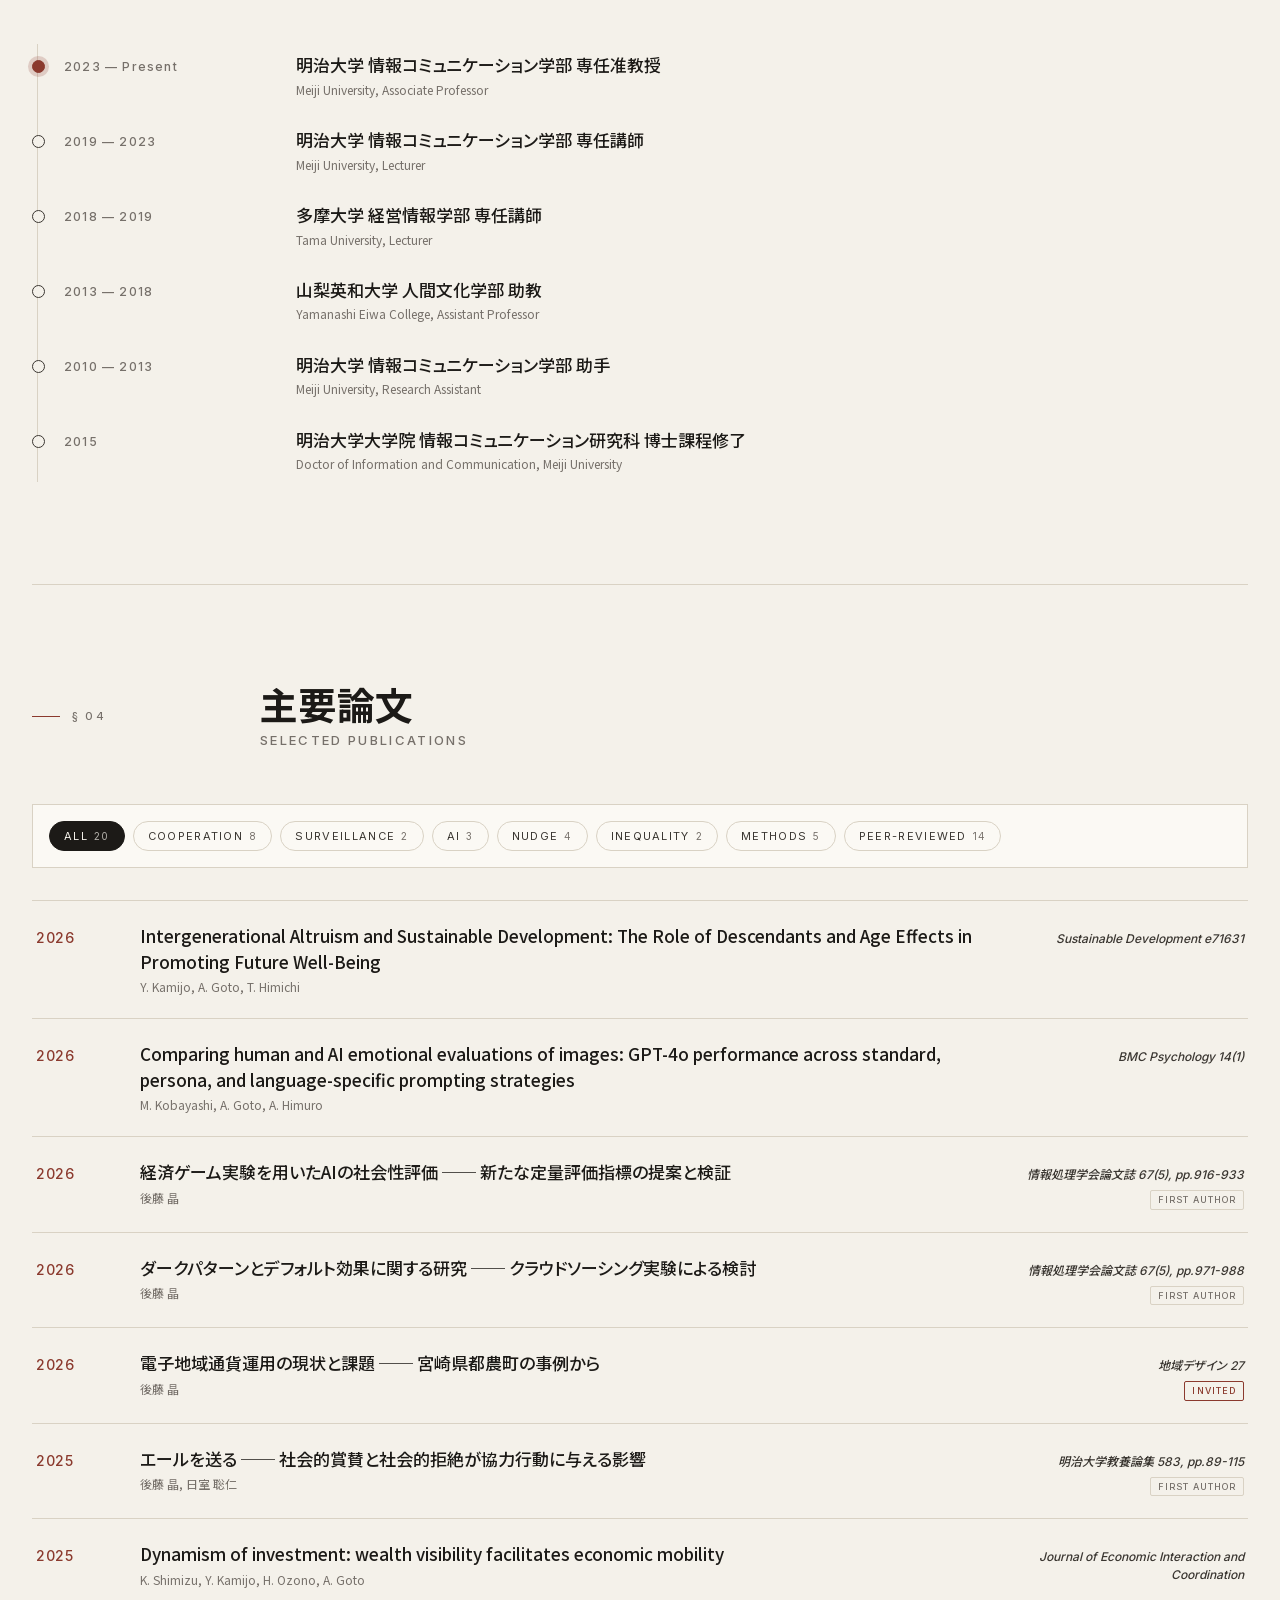
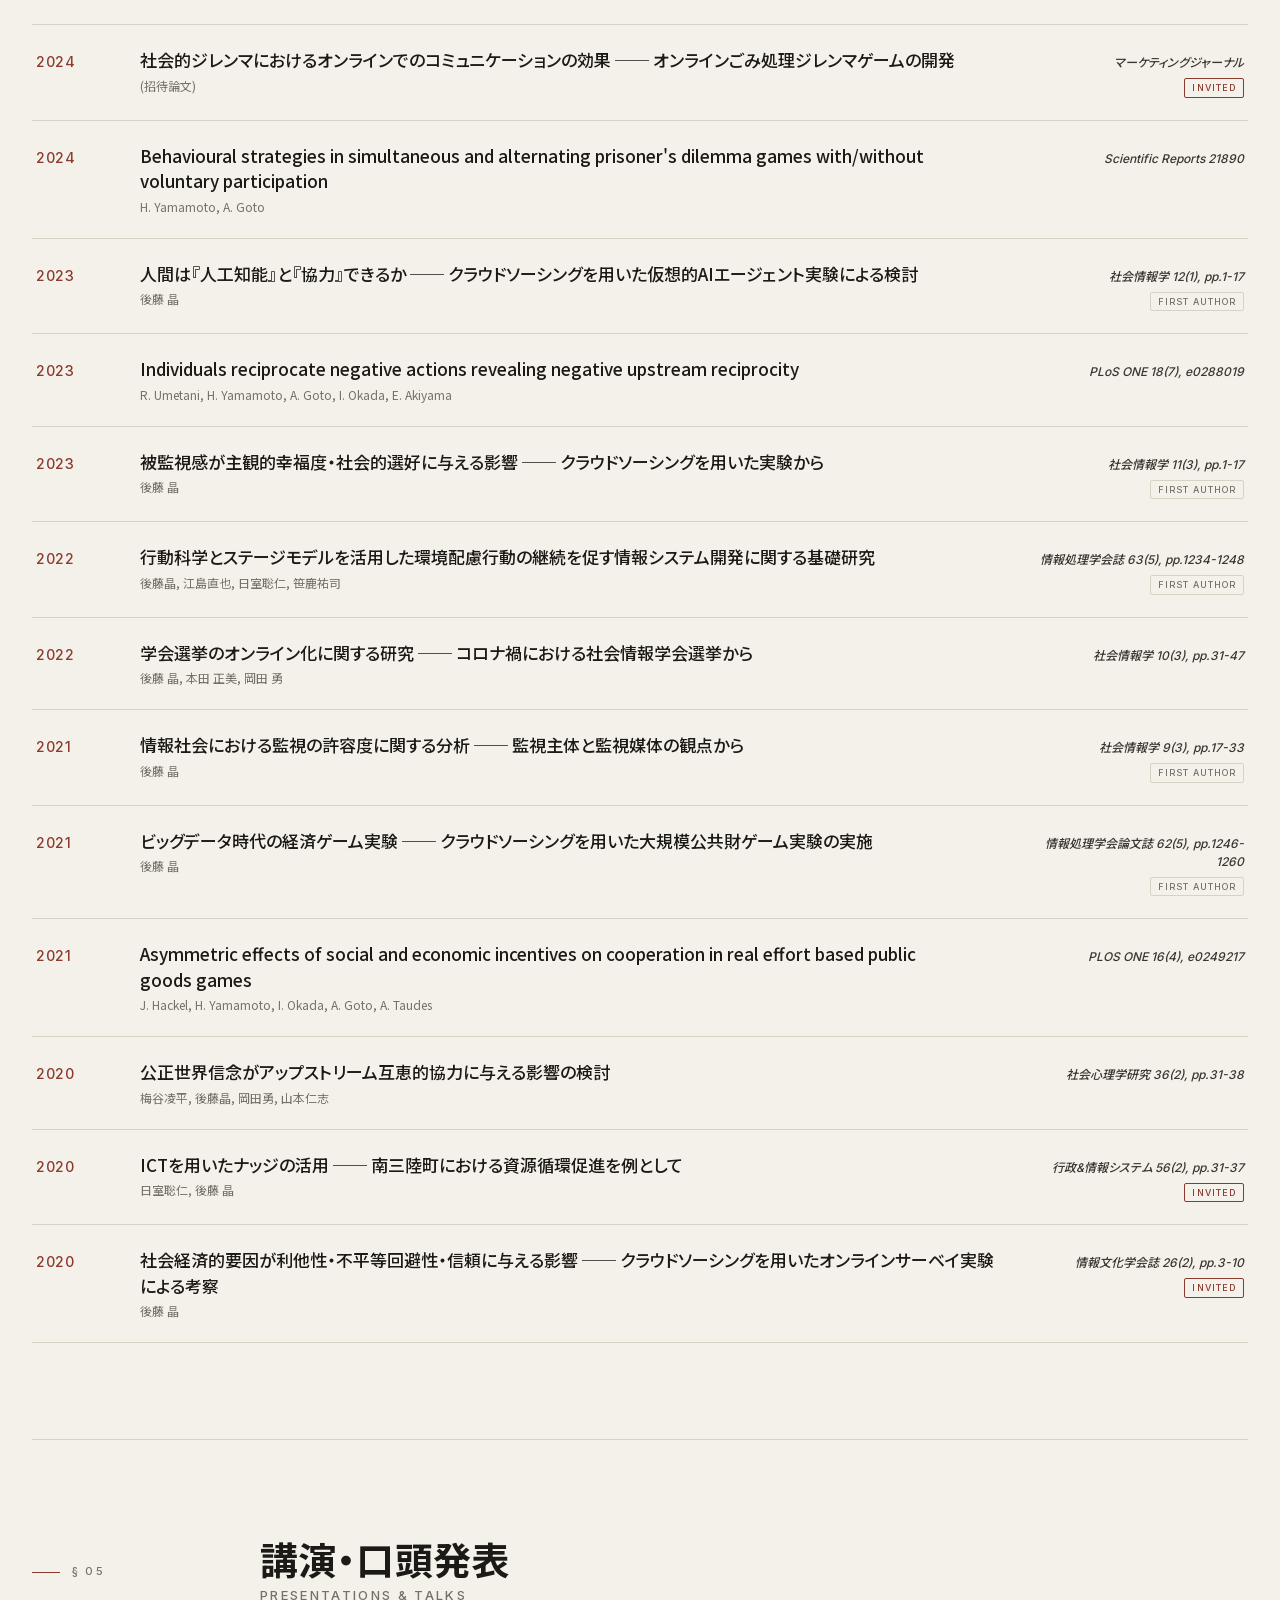
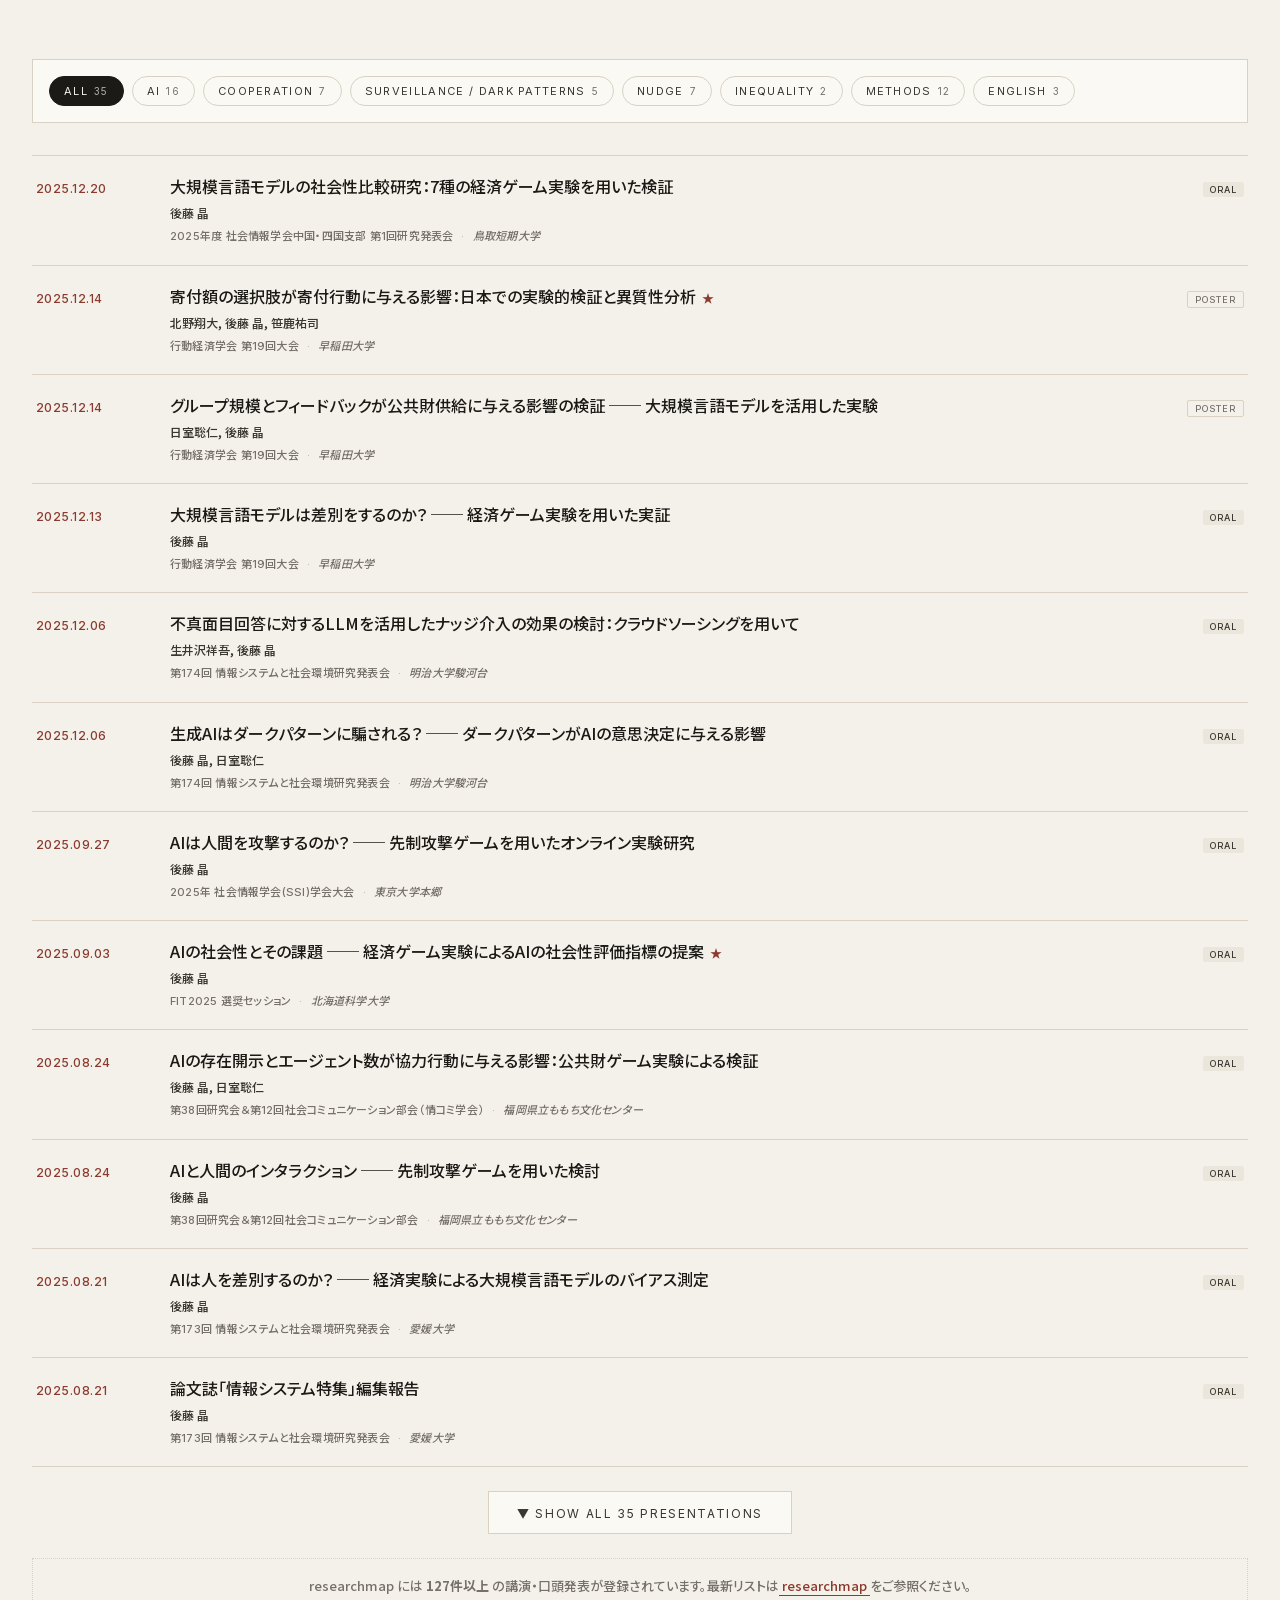
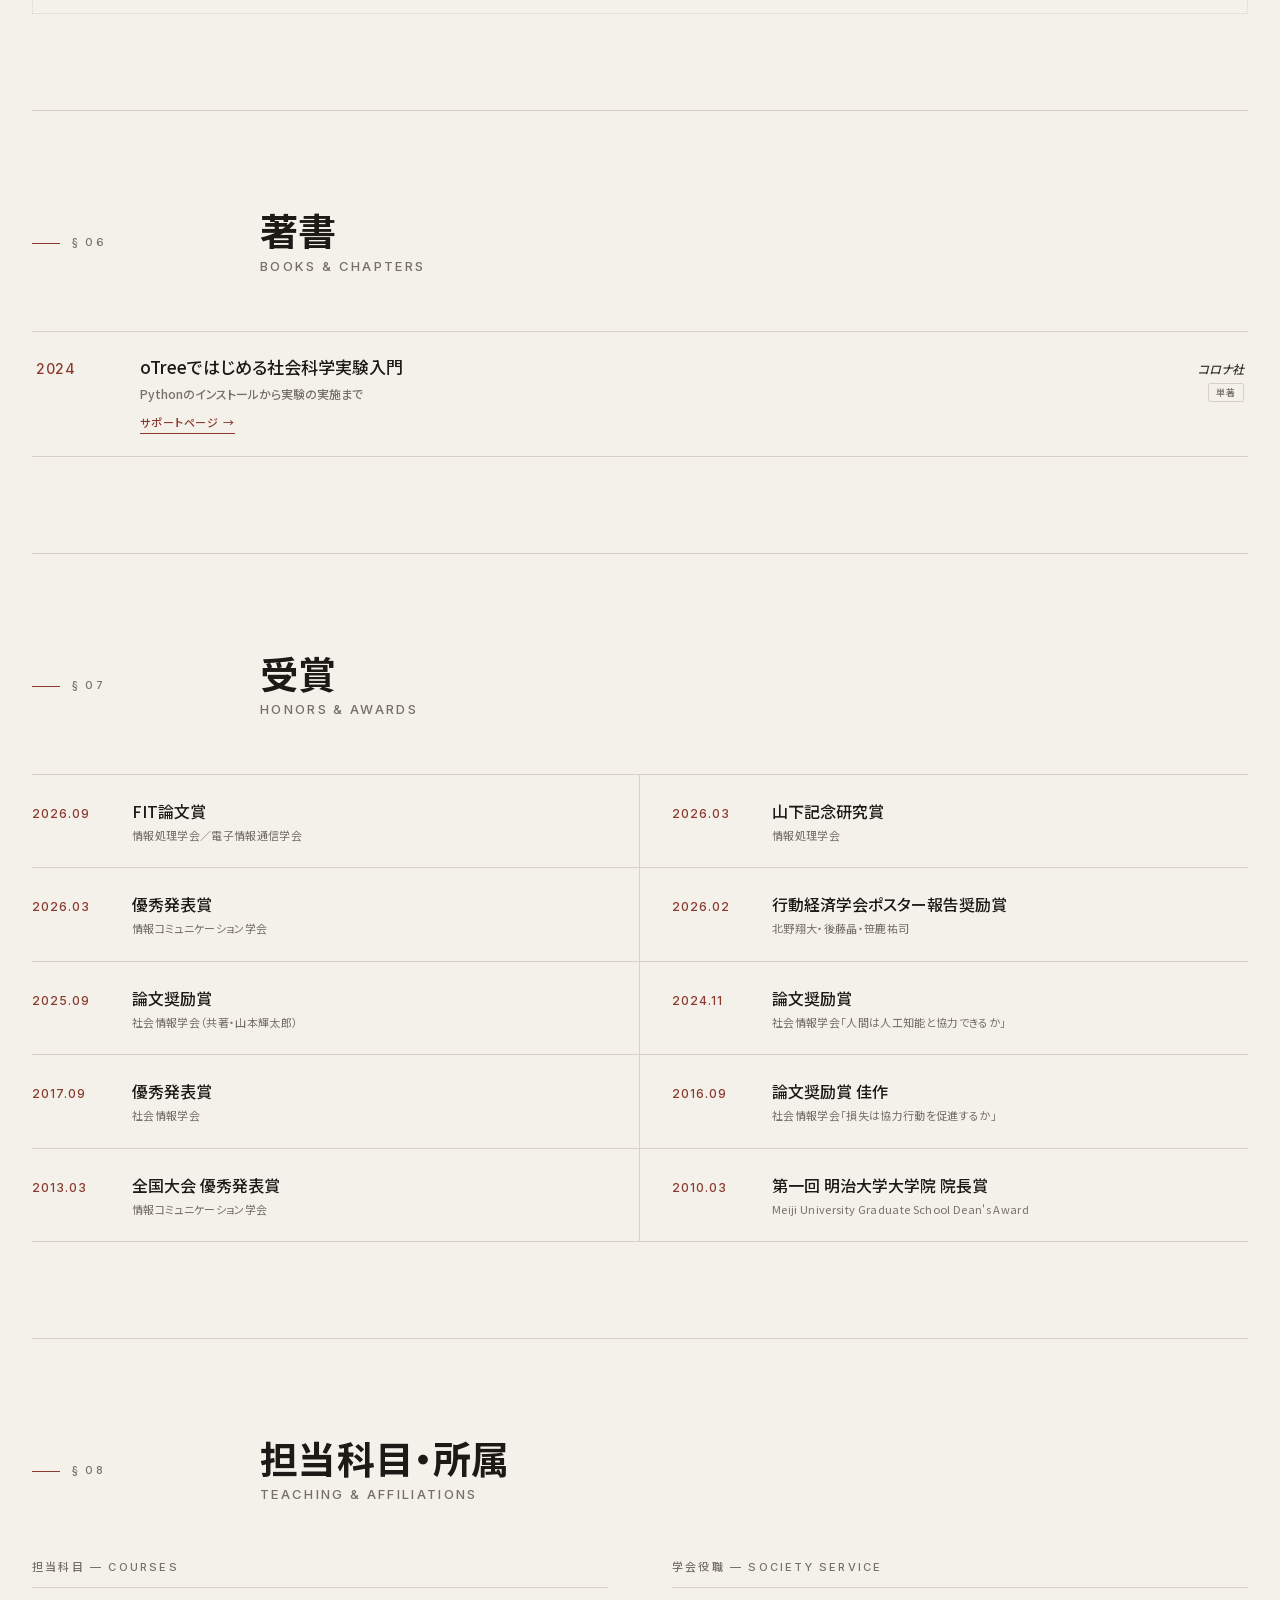
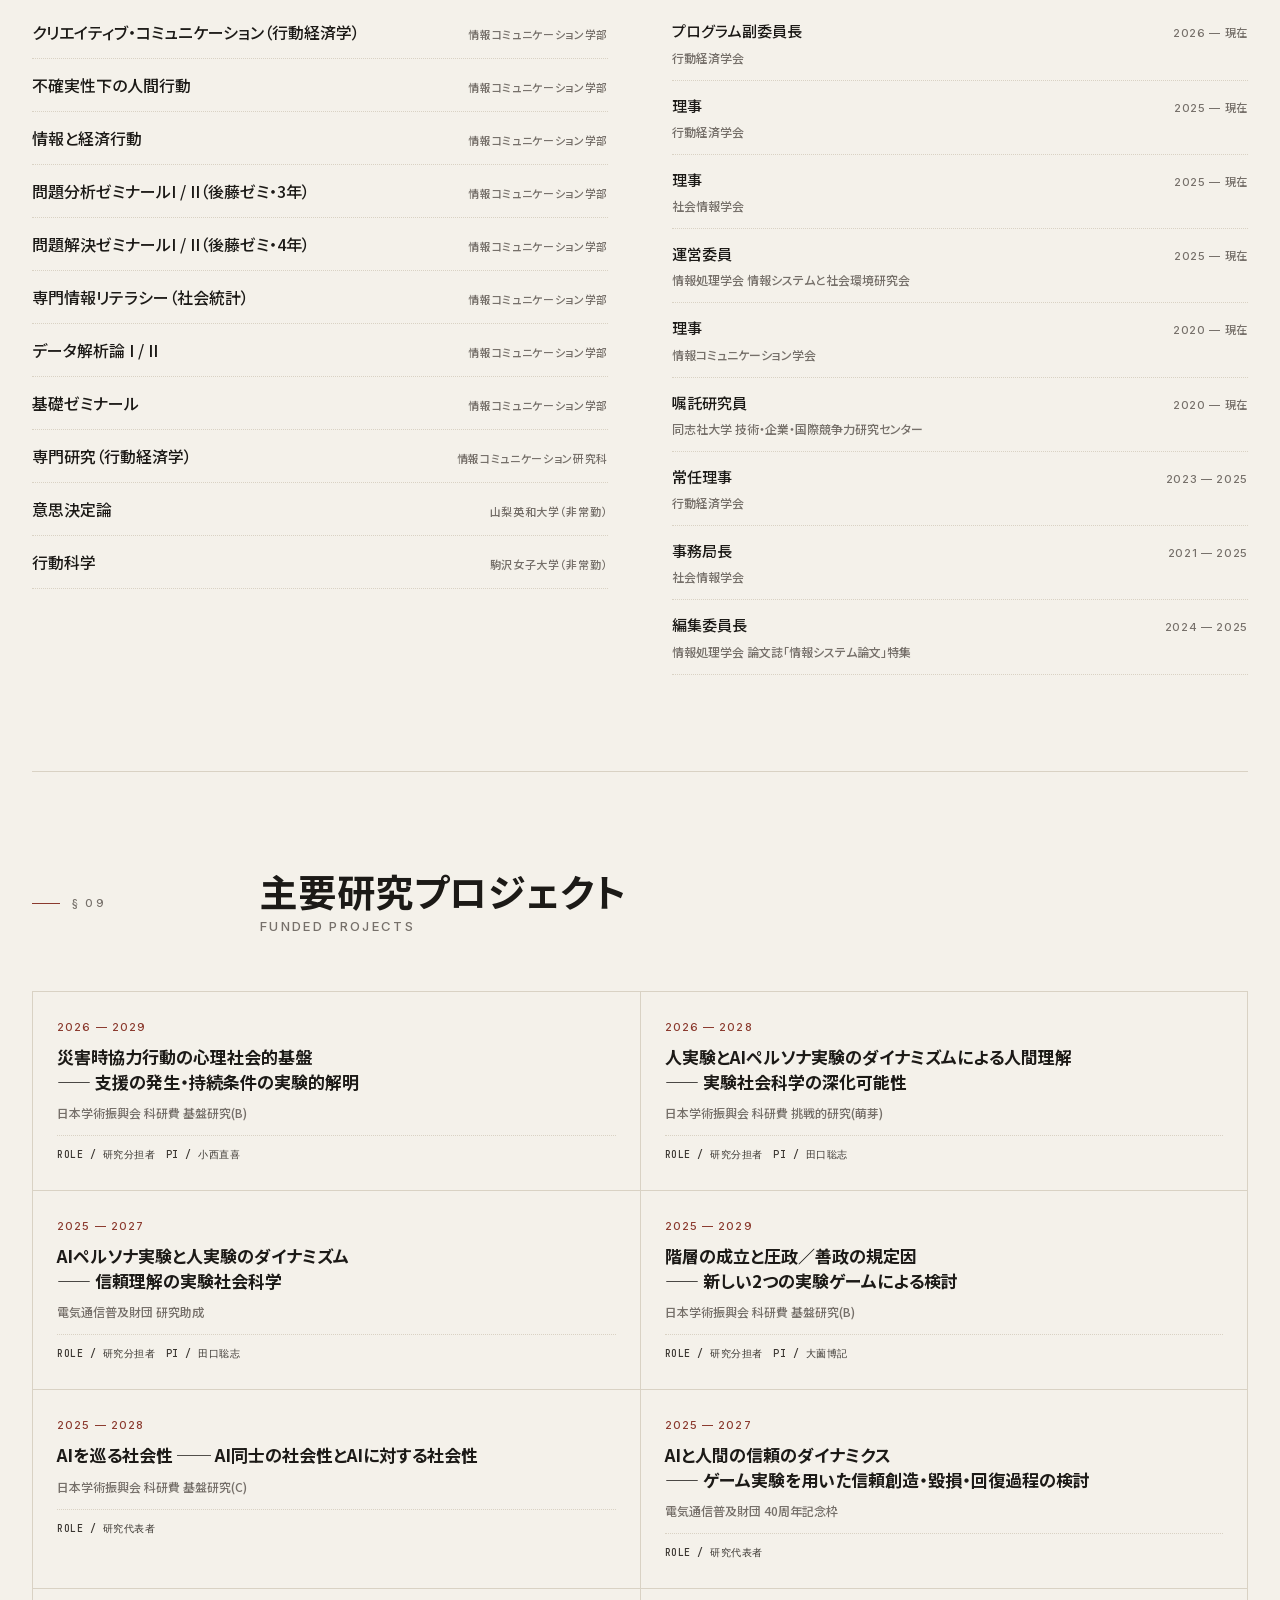
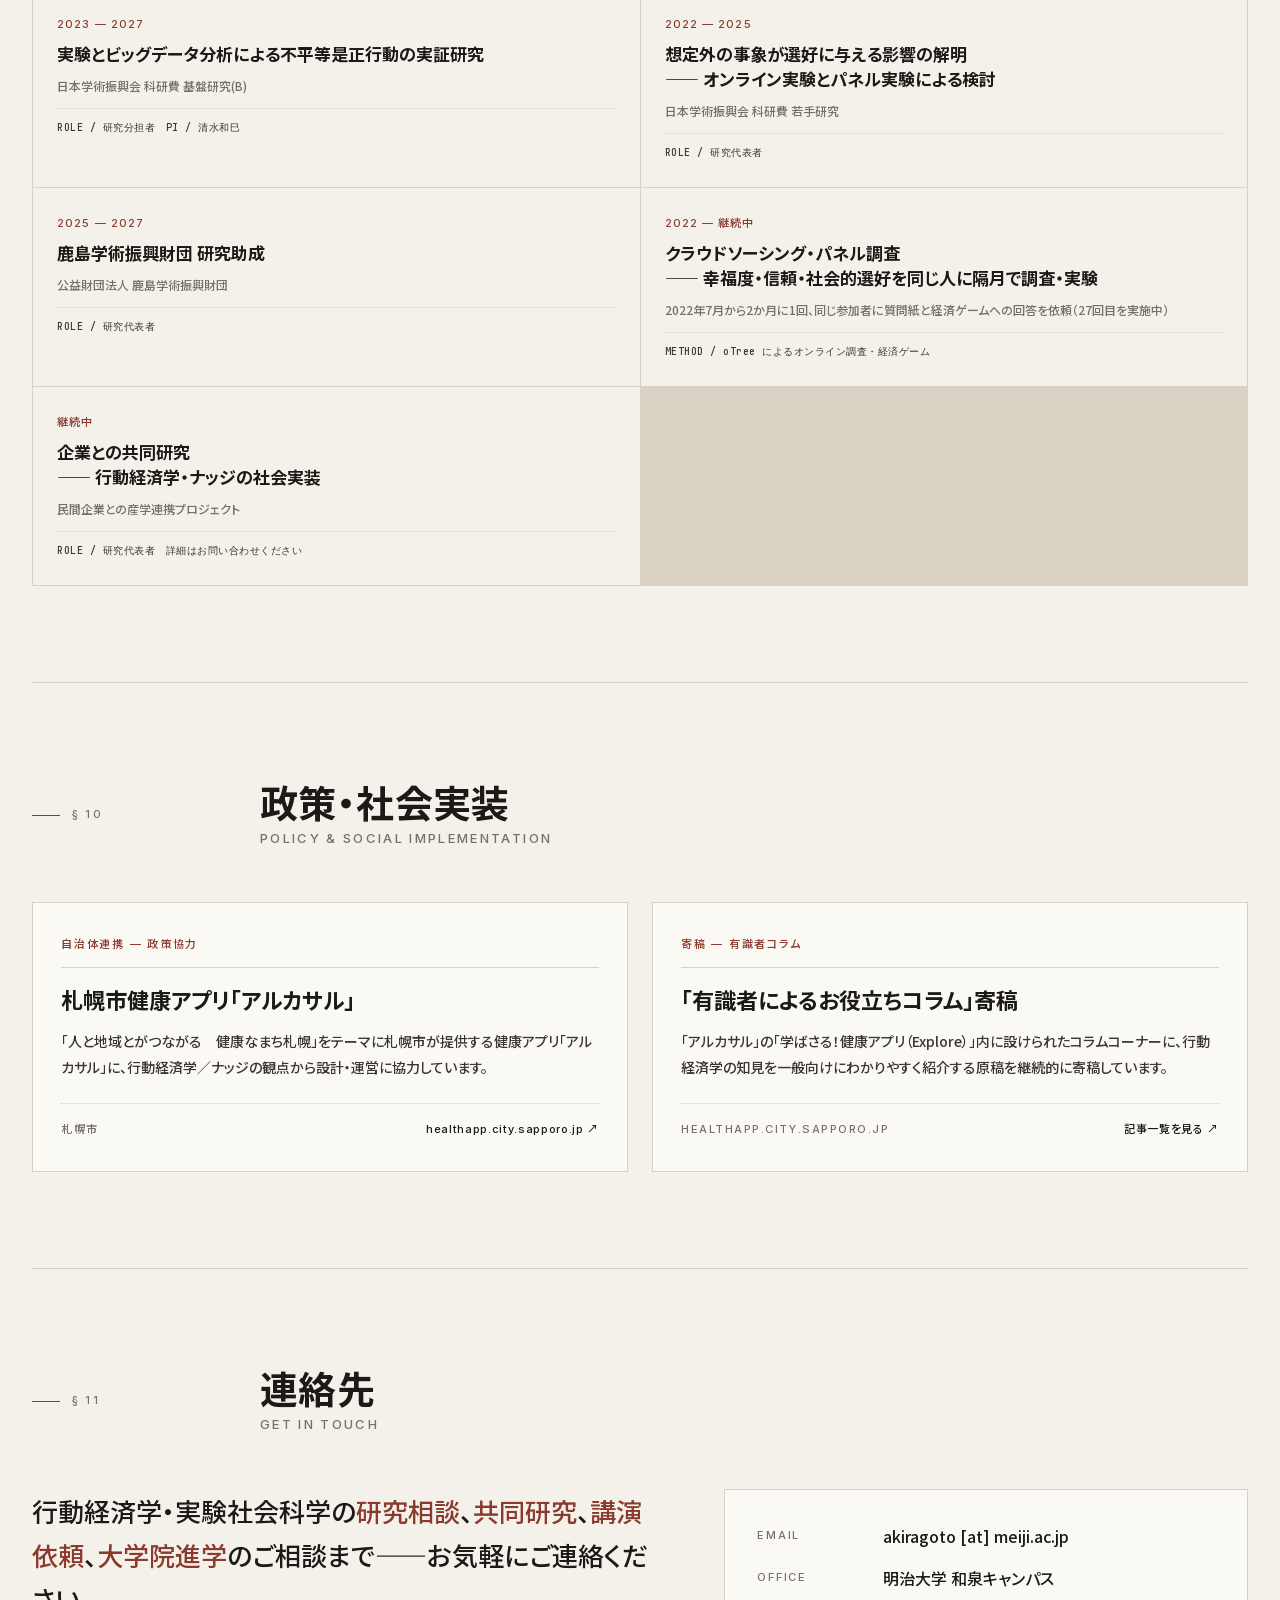
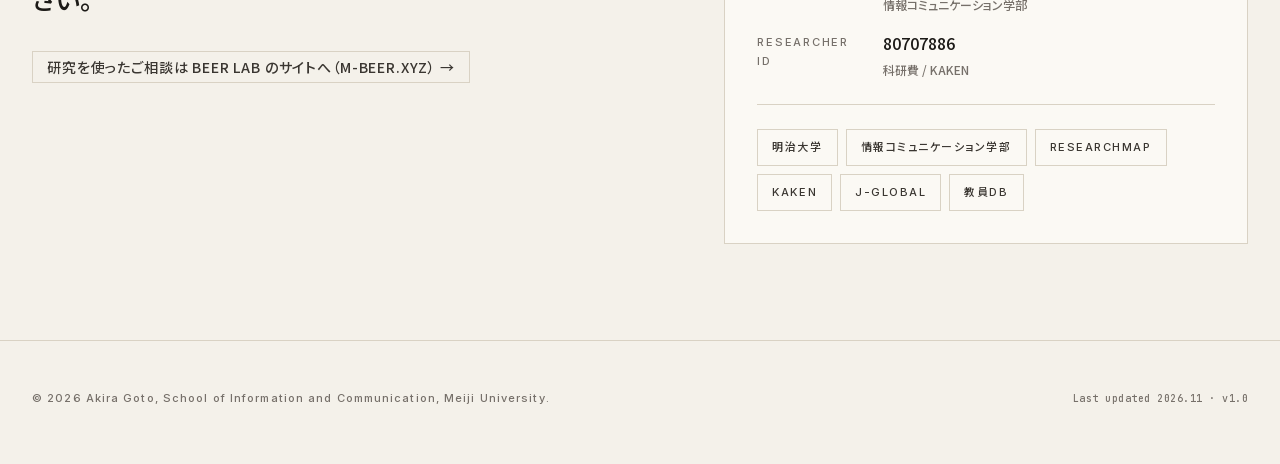
==== commit 37bc18dd: "分担の研究費3件と駒沢女子大学の行動科学を追加し，鹿島の期間を訂正（日英） Co-Authored-By: Claude Fable 5.2 <noreply@anthropic.com> Claud" ====
--- a/index.html
+++ b/index.html
@@ -1340,6 +1340,7 @@
         <li><span class="name">基礎ゼミナール</span><span class="where">情報コミュニケーション学部</span></li>
         <li><span class="name">専門研究（行動経済学）</span><span class="where">情報コミュニケーション研究科</span></li>
         <li><span class="name">意思決定論</span><span class="where">山梨英和大学（非常勤）</span></li>
+        <li><span class="name">行動科学</span><span class="where">駒沢女子大学（非常勤）</span></li>
       </ul>
     </div>
     <div>
@@ -1370,6 +1371,27 @@
   <div class="projects">
 
     <div class="proj">
+      <div class="p-when">2026 — 2029</div>
+      <h4>災害時協力行動の心理社会的基盤<br>—— 支援の発生・持続条件の実験的解明</h4>
+      <div class="p-funder">日本学術振興会 科研費 基盤研究(B)</div>
+      <div class="p-role">ROLE / 研究分担者　PI / 小西直喜</div>
+    </div>
+
+    <div class="proj">
+      <div class="p-when">2026 — 2028</div>
+      <h4>人実験とAIペルソナ実験のダイナミズムによる人間理解<br>—— 実験社会科学の深化可能性</h4>
+      <div class="p-funder">日本学術振興会 科研費 挑戦的研究(萌芽)</div>
+      <div class="p-role">ROLE / 研究分担者　PI / 田口聡志</div>
+    </div>
+
+    <div class="proj">
+      <div class="p-when">2025 — 2027</div>
+      <h4>AIペルソナ実験と人実験のダイナミズム<br>—— 信頼理解の実験社会科学</h4>
+      <div class="p-funder">電気通信普及財団 研究助成</div>
+      <div class="p-role">ROLE / 研究分担者　PI / 田口聡志</div>
+    </div>
+
+    <div class="proj">
       <div class="p-when">2025 — 2029</div>
       <h4>階層の成立と圧政／善政の規定因<br>—— 新しい2つの実験ゲームによる検討</h4>
       <div class="p-funder">日本学術振興会 科研費 基盤研究(B)</div>
@@ -1405,7 +1427,7 @@
     </div>
 
     <div class="proj">
-      <div class="p-when">2024 — 2026</div>
+      <div class="p-when">2025 — 2027</div>
       <h4>鹿島学術振興財団 研究助成</h4>
       <div class="p-funder">公益財団法人 鹿島学術振興財団</div>
       <div class="p-role">ROLE / 研究代表者</div>
